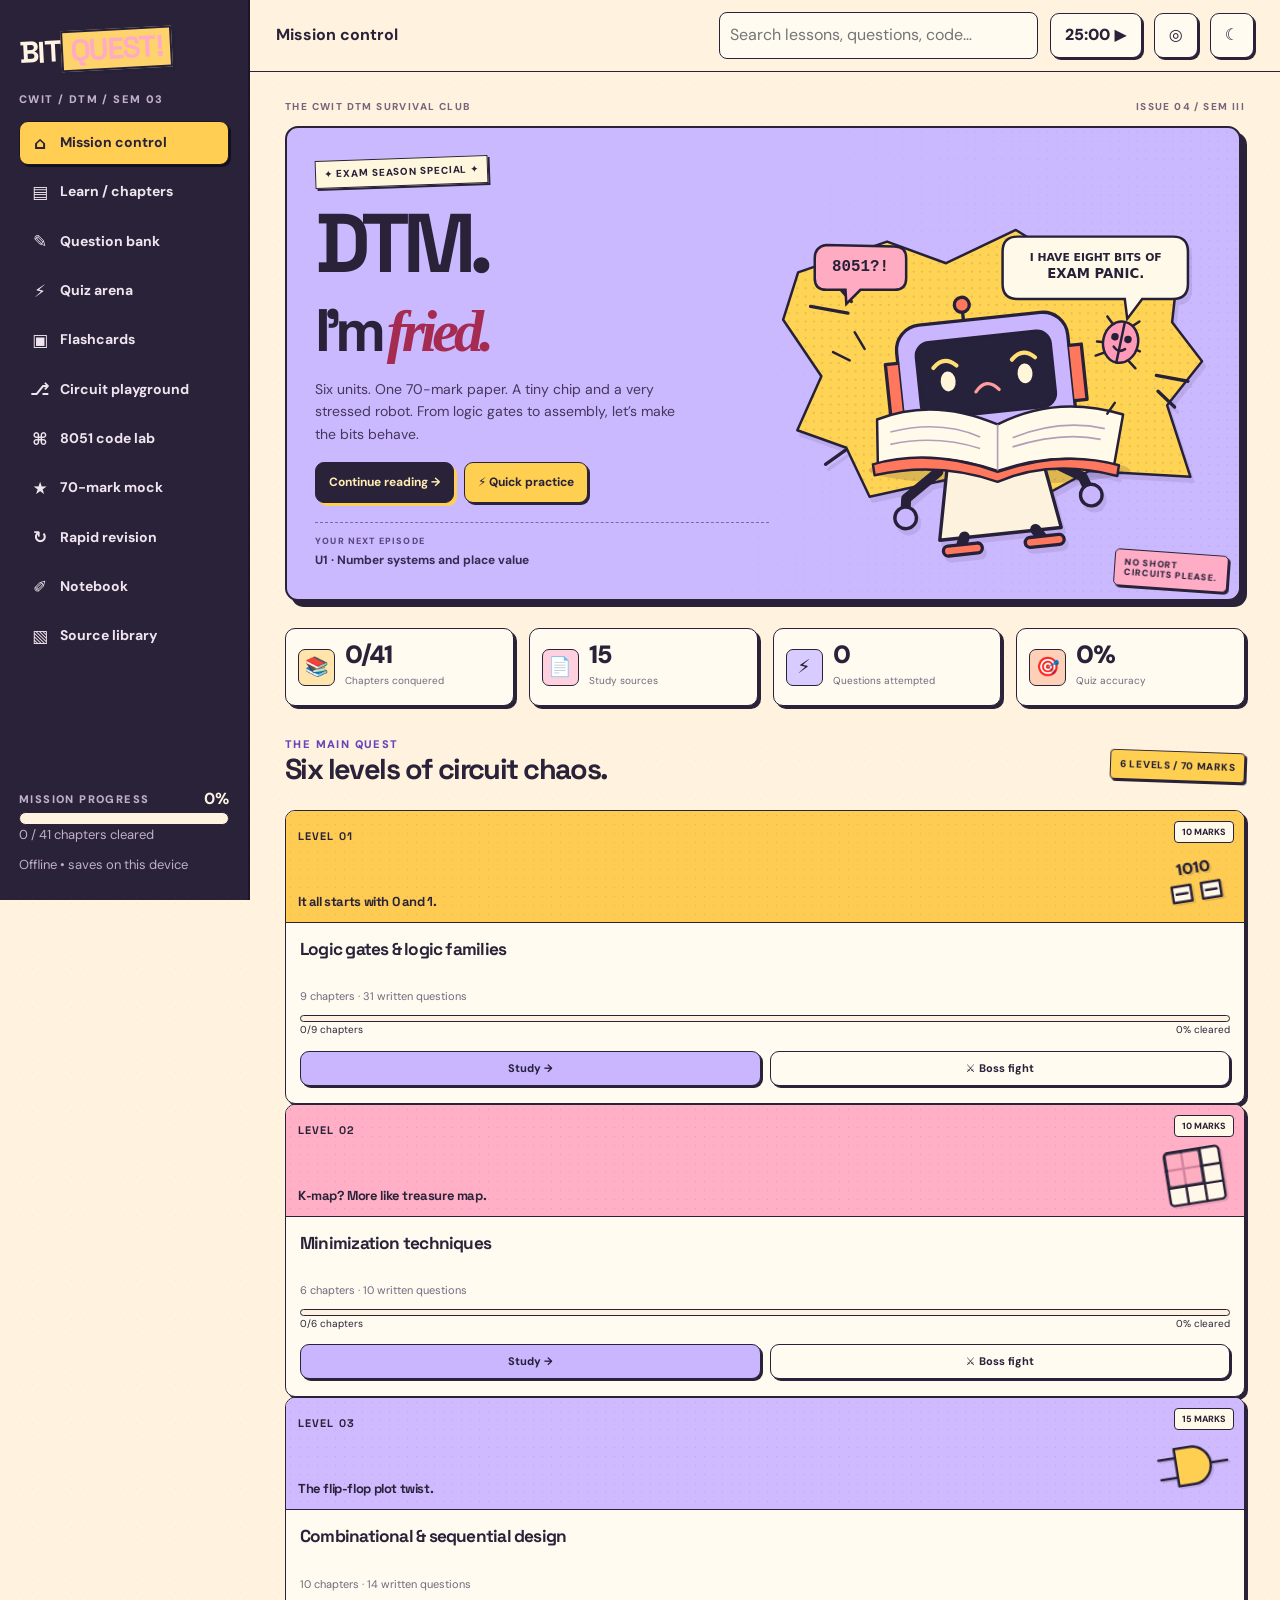
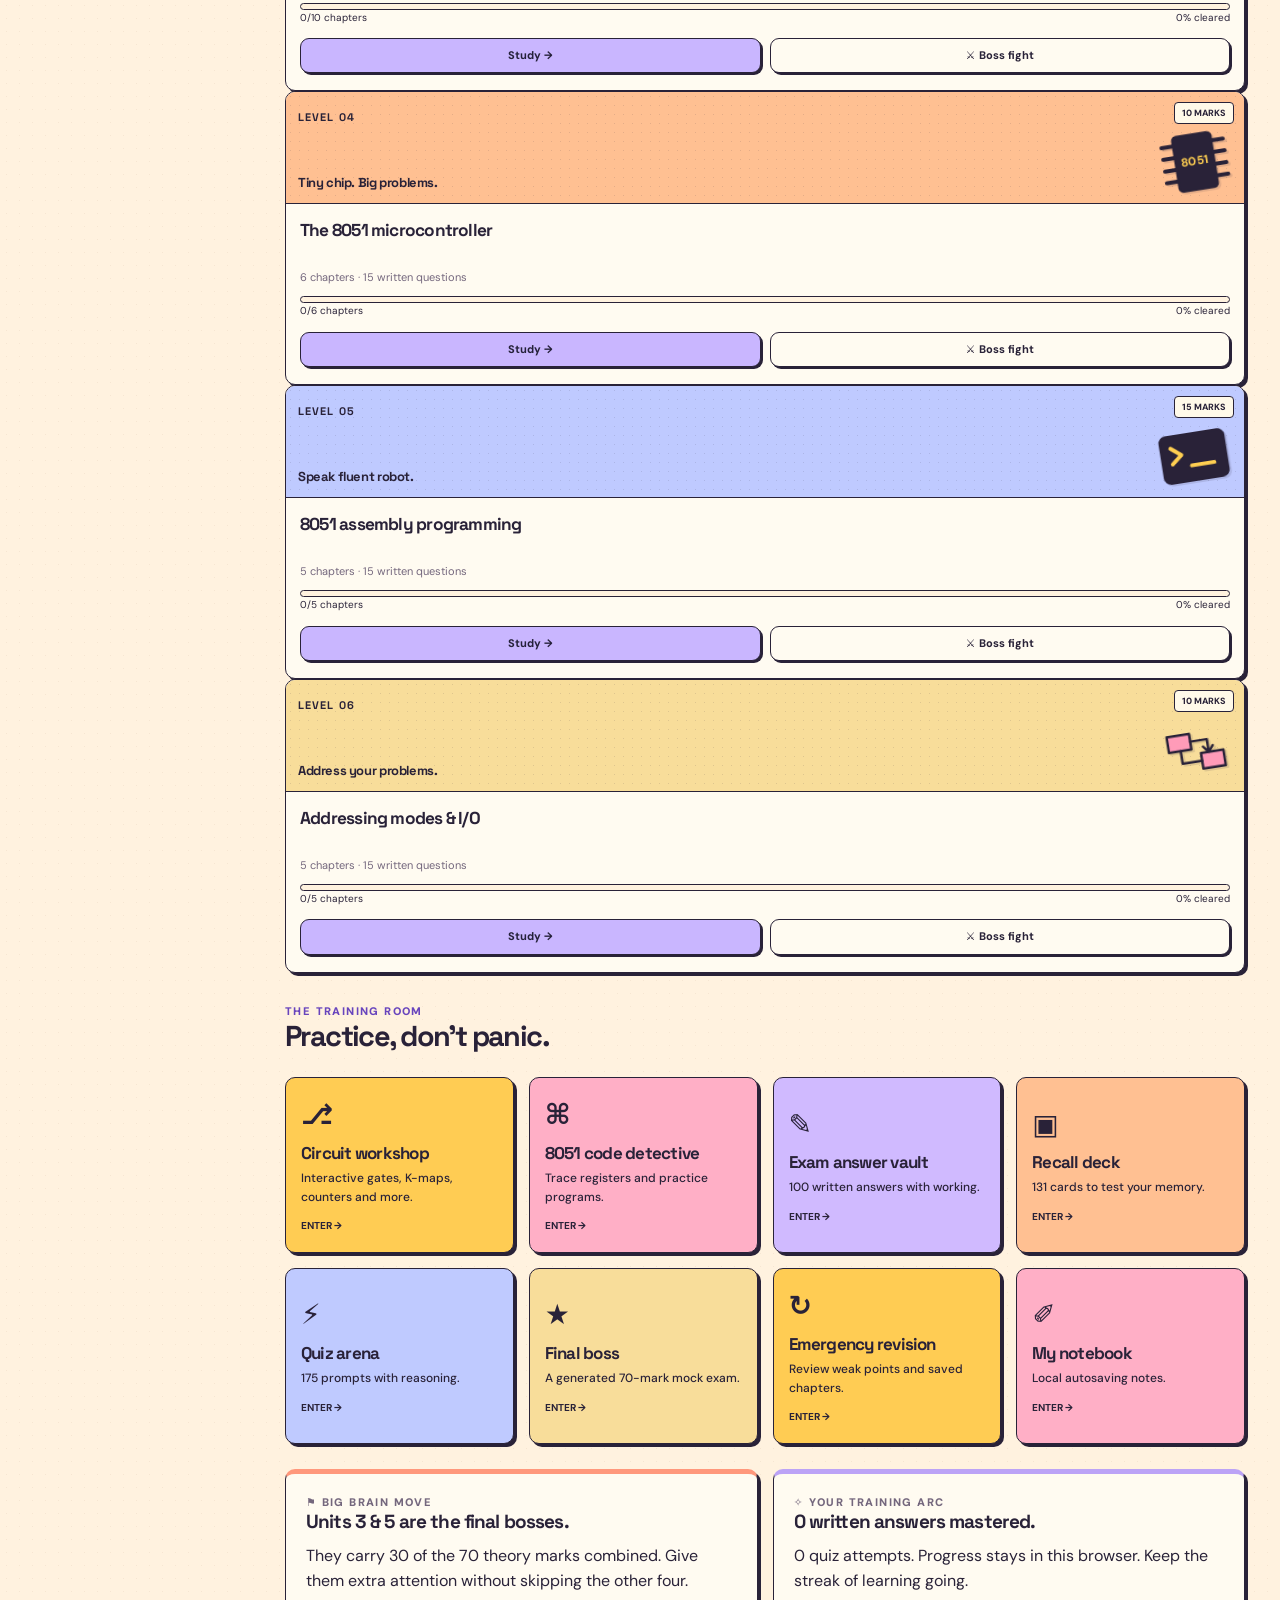
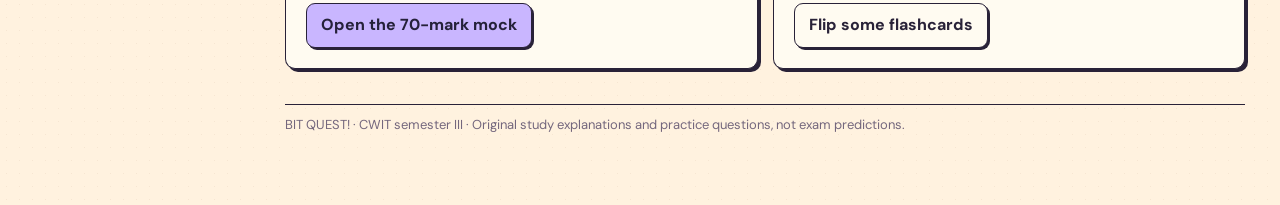
==== dtm-site/index.html @ 6f32181e "Build DTM Quest 4.0 comic arcade with expanded lessons and circuits" ====
<!doctype html><html lang="en"><head><meta charset="utf-8"><meta name="viewport" content="width=device-width, initial-scale=1"><title>BIT QUEST! 4.0 — DTM Comic Arcade</title><style>@import url('https://fonts.googleapis.com/css2?family=Space+Grotesk:wght@400;500;600;700&family=DM+Sans:wght@400;500;600;700&display=swap');
:root{--ink:#25213a;--paper:#fff9ed;--panel:#fffefa;--lav:#d5c3ff;--pink:#ffc1d8;--yellow:#ffd36b;--orange:#ff9b70;--line:2px solid var(--ink);--shadow:4px 4px 0 var(--ink);--muted:#665f75}*{box-sizing:border-box}body{margin:0;background:var(--paper);color:var(--ink);font:16px/1.55 system-ui,-apple-system,BlinkMacSystemFont,'Segoe UI',sans-serif}body.dark{--ink:#f3eaff;--paper:#211c31;--panel:#302942;--muted:#c3b8d1;--shadow:4px 4px 0 #000;--line:2px solid #a99ac9}button,input,select,textarea{font:inherit;color:inherit}button{cursor:pointer;border:var(--line);border-radius:9px;background:var(--panel);padding:9px 14px;font-weight:750;box-shadow:2px 2px 0 var(--ink);transition:transform .12s}button:hover{transform:translate(-1px,-2px)}button:active{transform:translate(2px,2px);box-shadow:none}button:focus-visible,input:focus-visible,textarea:focus-visible,select:focus-visible{outline:3px solid #ec729e;outline-offset:3px}button.primary,.selected{background:var(--lav);color:#25213a}.dark .selected{color:#25213a}button:disabled{opacity:.45;cursor:not-allowed}input,select,textarea{border:var(--line);border-radius:8px;padding:10px;background:var(--panel);max-width:100%}textarea{width:100%;min-height:135px;resize:vertical}a{color:inherit}.shell{display:grid;grid-template-columns:250px minmax(0,1fr);min-height:100vh}.side{border-right:var(--line);padding:25px 19px;position:sticky;top:0;height:100vh;overflow:auto;background:var(--panel);display:flex;flex-direction:column;gap:13px}.brand{font-size:30px;font-weight:1000;letter-spacing:-2px;line-height:.95;transform:rotate(-3deg);margin:3px 0 9px}.brand span{background:#ffd36b;color:#25213a;display:inline-block;padding:4px 7px;border:2px solid #25213a;box-shadow:3px 3px 0 #25213a}.eyebrow{font-size:11px;font-weight:850;letter-spacing:1.4px;text-transform:uppercase;color:var(--muted)}.nav{display:grid;gap:5px}.nav button{text-align:left;background:none;box-shadow:none;border:2px solid transparent;padding:8px 10px;font-size:14px;font-weight:700;display:flex;gap:10px;align-items:center}.nav button.active{background:var(--lav);color:#25213a;border:2px solid #25213a;box-shadow:2px 2px 0 #25213a}.nav .ico{width:20px;text-align:center;font-size:17px}.progress{height:13px;border:var(--line);border-radius:99px;overflow:hidden;background:var(--paper)}.progress i{display:block;height:100%;background:#88cc98}.small{font-size:13px;color:var(--muted)}.main{min-width:0}.top{position:sticky;z-index:5;top:0;background:var(--paper);border-bottom:var(--line);padding:12px 26px;display:flex;align-items:center;gap:12px;flex-wrap:wrap}.top input{flex:1;min-width:130px;max-width:470px}.top .sp{flex:1}.content{max-width:1250px;margin:auto;padding:27px 35px 70px}.hero{position:relative;overflow:hidden;border:var(--line);border-radius:17px;background:#d5c3ff;color:#25213a;box-shadow:6px 6px 0 #25213a;display:grid;grid-template-columns:1.3fr .8fr;align-items:center;padding:31px 32px;margin-bottom:26px}.hero:before{content:'';position:absolute;inset:0;background-image:radial-gradient(#6656ac 1px,transparent 1px);background-size:13px 13px;opacity:.12;pointer-events:none}.hero>*{position:relative}h1,h2,h3,p{margin:0 0 10px}h1{font-size:clamp(35px,5.5vw,70px);font-weight:1000;line-height:.96;letter-spacing:-3px}h2{font-size:clamp(23px,3vw,34px);letter-spacing:-1px;line-height:1.14}h3{font-size:19px;line-height:1.2}.hero p{max-width:530px;font-size:17px;margin-top:15px}.tag{display:inline-block;font-size:11px;text-transform:uppercase;letter-spacing:.8px;font-weight:850;border:2px solid #25213a;background:#fff9ed;color:#25213a;border-radius:99px;padding:3px 10px;margin-bottom:12px}.hero .tag{transform:rotate(-2deg)}.hero button{background:#ffd36b;color:#25213a;border:2px solid #25213a}.grid{display:grid;gap:16px;grid-template-columns:repeat(auto-fit,minmax(min(240px,100%),1fr))}.unitgrid{grid-template-columns:repeat(3,minmax(0,1fr));gap:17px}.card{background:var(--panel);border:var(--line);border-radius:13px;box-shadow:var(--shadow);padding:20px;min-width:0}.unitcard{background:var(--tone);color:#25213a;border:2px solid #25213a;box-shadow:4px 4px 0 #25213a;position:relative;overflow:hidden;cursor:pointer}.unitcard .big{font-size:42px;font-weight:1000;line-height:1;letter-spacing:-3px;opacity:.7}.unitcard .art{float:right;width:80px;height:70px}.unitcard h3{min-height:45px;margin-top:9px}.unitcard p{font-size:14px;min-height:44px}.unitcard .progress{border-color:#25213a;background:#fff9ed}.unitcard .progress i{background:#25213a}.section{display:flex;justify-content:space-between;align-items:end;gap:12px;margin:26px 0 14px}.section p{margin:0}.stat{font-size:29px;line-height:1;font-weight:1000;letter-spacing:-1px}.statline{display:grid;grid-template-columns:repeat(4,minmax(0,1fr));gap:12px}.statline .card{padding:15px}.row{display:flex;align-items:center;gap:9px;flex-wrap:wrap}.chips{display:flex;gap:7px;flex-wrap:wrap;margin:14px 0}.chip{padding:5px 12px;font-size:13px;box-shadow:none}.cols{display:grid;grid-template-columns:minmax(0,1fr) minmax(230px,320px);gap:18px;align-items:start}.chapterlist button{display:block;text-align:left;width:100%;box-shadow:none;margin:5px 0;font-weight:650;font-size:14px}.chapterlist{max-height:650px;overflow:auto}.lesson{font-size:17px;line-height:1.7}.lesson h2{margin:12px 0}.lesson .box{padding:16px 18px;border:var(--line);border-radius:10px;margin:14px 0;background:#fff1c7;color:#25213a}.lesson .answer{background:#e2d5ff;color:#25213a}.lesson .example{background:#cde9d2;color:#25213a}.question{margin:12px 0}.question summary{cursor:pointer;font-weight:800}.question[open] summary{margin-bottom:14px}.question p{margin:8px 0}.question ul{padding-left:23px}.note{padding:12px 14px;background:#fff1c7;color:#25213a;border:2px dashed #25213a;border-radius:10px}.quizopts{display:grid;gap:10px;margin:18px 0}.quizopts button{text-align:left;font-size:16px;padding:13px 16px}.correct{background:#bceac3!important;color:#25213a!important}.wrong{background:#ffc4c5!important;color:#25213a!important}.quizbar{height:9px}.flash{min-height:285px;display:flex;flex-direction:column;justify-content:center;align-items:center;text-align:center;background:#e0d3ff;color:#25213a;cursor:pointer}.flash h2{max-width:850px;font-size:clamp(20px,4vw,36px)}.mono,pre{font:14px/1.6 ui-monospace,Consolas,monospace}pre{white-space:pre-wrap;overflow:auto;padding:16px;background:#25213a;color:#fff4e4;border-radius:10px;tab-size:4}.diagram{margin:14px 0;border:var(--line);border-radius:12px;background:#fffefa;color:#25213a;padding:15px;overflow:auto}.diagram svg{display:block;width:100%;max-width:720px;margin:auto;max-height:340px}.diagram table{color:#25213a}.diagram .row button{color:#25213a;background:#fff9ed;border-color:#25213a;box-shadow:2px 2px 0 #25213a}table{border-collapse:collapse;width:100%;font-size:14px}th,td{border:1px solid #9d96aa;padding:7px 10px;text-align:center}th{background:#e7dbff;color:#25213a}td.on{background:#bceac3;color:#25213a;font-weight:900}.labsgrid{display:grid;grid-template-columns:repeat(auto-fit,minmax(min(340px,100%),1fr));gap:16px}.bit{width:44px;height:44px;padding:0;font-weight:900;font-family:monospace}.bit.on{background:#ffd36b;color:#25213a}.out{font-weight:1000;font-size:32px}.kgrid{display:grid;grid-template-columns:repeat(5,1fr);gap:4px;max-width:430px;margin:10px 0}.kgrid button{padding:12px 0}.pinbox{display:grid;grid-template-columns:1fr 82px 1fr;gap:5px;max-width:590px;margin:auto}.pinbox div{font:12px/1.2 monospace;padding:5px;border-bottom:1px solid #c0b6c9}.pinbox .chipbody{grid-column:2;grid-row:1/21;background:#25213a;color:white;display:grid;place-items:center;writing-mode:vertical-rl;border-radius:8px;font-size:22px}.timer{font-weight:900;font-variant-numeric:tabular-nums}.source pre{background:var(--paper);color:var(--ink);max-height:600px}.mobile{display:none}.empty{text-align:center;padding:40px}.muted{color:var(--muted)}.kbd{font-size:11px;padding:2px 5px;border:1px solid;border-radius:4px}.toast{position:fixed;bottom:18px;right:18px;background:#ffd36b;color:#25213a;border:2px solid #25213a;box-shadow:4px 4px 0 #25213a;padding:12px 18px;z-index:20;border-radius:10px;font-weight:800}.hidden{display:none!important}body.focus .side{display:none}body.focus .shell{grid-template-columns:1fr}body.focus .content{max-width:1100px}.math{font-family:Georgia,serif;font-size:20px}.source-search{position:relative}.sr{border:var(--line);border-radius:10px;padding:12px;margin:8px 0;background:var(--panel)}.sr button{box-shadow:none}.hero-art{width:100%;max-height:245px}.poster{font-weight:900;letter-spacing:-.5px}.pill{padding:3px 8px;border:1px solid;border-radius:20px;font-size:12px}.mark{background:#ffd36b;color:#25213a}.spread{justify-content:space-between}.switch{display:flex;gap:5px;flex-wrap:wrap}.switch button{box-shadow:none}.wrap{overflow:auto}.quote{font-style:italic}.footer{border-top:var(--line);margin-top:35px;padding-top:10px}.hr{border:0;border-top:1px dashed var(--muted);margin:16px 0}.simline.active{background:#ffd36b;color:#25213a}.simline{padding:1px 7px}.sticky{position:sticky;top:80px}@media(max-width:1000px){.unitgrid{grid-template-columns:repeat(2,minmax(0,1fr))}.shell{grid-template-columns:210px minmax(0,1fr)}.side{padding:20px 13px}.content{padding:22px}.cols{grid-template-columns:1fr}.sticky{position:static}.chapterlist{max-height:210px}.statline{grid-template-columns:repeat(2,1fr)}}@media(max-width:700px){.shell{display:block}.side{position:fixed;z-index:12;left:0;top:0;bottom:0;width:255px;transform:translateX(-105%);transition:transform .2s;box-shadow:5px 0 0 #25213a}.side.open{transform:translateX(0)}.mobile{display:inline-flex}.top{padding:10px 12px;gap:8px}.top button{padding:7px 9px}.top .sp{display:none}.top input{order:3;min-width:100%;max-width:none}.content{padding:16px 14px 45px}.hero{grid-template-columns:1fr;padding:21px;margin-right:4px}.hero h1{font-size:45px}.hero-art{max-height:160px}.unitgrid{grid-template-columns:1fr 1fr;gap:10px}.unitcard{padding:12px}.unitcard h3{font-size:16px}.unitcard p{font-size:12px}.unitcard .art{width:48px;height:48px}.unitcard .big{font-size:32px}.card{padding:15px}.statline .card{padding:10px}.section{align-items:start}.pinbox{grid-template-columns:1fr 53px 1fr}.pinbox div{font-size:10px}.top .timer{font-size:13px}.flash{min-height:260px}}
@media print{.side,.top,button,.chips,.toast,.no-print{display:none!important}.shell{display:block}.content{padding:0;max-width:100%}.card{box-shadow:none;break-inside:avoid}.hero{box-shadow:none}body{background:white;color:#222}details>*{display:block!important}}

:root{--paper:#fff2df;--panel:#fffbf1;--card:#fffbf1;--ink:#292238;--muted:#74677d;--lav:#c9b6ff;--yellow:#ffce53;--line:1.5px solid #292238;--shadow:3px 3px 0 #292238;--accent:#6845bd;--comic-stroke:#292238}
body{font-family:'DM Sans',system-ui,sans-serif;background-image:radial-gradient(#9b795417 .75px,transparent .75px);background-size:13px 13px}h1,h2,h3,.brand{font-family:'Space Grotesk',system-ui,sans-serif;letter-spacing:-.045em}.side{background:#292238;color:#fff3e2;border-right:2px solid #1b1628}.side .eyebrow,.side .small{color:#c1b0cb}.side .nav button{color:#f0e5ef;background:transparent;border:1px solid transparent;box-shadow:none}.side .nav button.active{background:#ffce53;color:#292238;border:1px solid #1b1628;box-shadow:2px 2px #130f1c}.brand span{color:#ffabc5}.content{max-width:1500px}.card{border-radius:10px}.primary{background:#ffce53;color:#292238}.secondary{background:#ffabc5;color:#292238}.metric-grid,.power-grid,.priority-grid{display:grid;gap:15px;margin:15px 0;grid-template-columns:repeat(4,minmax(0,1fr))}.metric-grid .meter-card{display:flex;align-items:center;gap:10px;padding:13px 12px}.meter-card .stat{font-size:25px}.meter-card small{font-size:10px;color:var(--muted)}.priority-grid{grid-template-columns:repeat(2,minmax(0,1fr));margin-top:25px}.unitgrid{grid-template-columns:repeat(3,minmax(0,1fr))}.power{text-align:left;padding:15px;background:var(--unit-color);color:#292238;min-height:140px}.power>span{font-size:28px}.power h3{font-size:17px;margin:6px 0}.power p{font-size:12px;font-weight:500;margin:6px 0}.power b{font-size:10px}.unit-actions button{flex:1}.quest-card{padding:0!important}.quest-content .progress{height:7px}.quest-content .progress i{background:#9876df}.deepread{padding:15px 0;border-bottom:1px dashed var(--muted);margin-bottom:15px}.deepread h3{font-size:23px;margin:8px 0}.deepread p{line-height:1.75}.worked{border-left:4px solid #e5b34f;background:#ffedb4;color:#292238;padding:12px 16px;margin:12px 0}.trap{border-left:4px solid #ff93c8;padding-left:12px;font-size:14px}.deepread details{padding:10px 12px;border:1px solid var(--muted);border-radius:5px;margin:7px 0}.lesson{padding:clamp(18px,3vw,32px);line-height:1.75}.lesson .box{box-shadow:none;border-radius:4px}.dark{--paper:#211c2d;--panel:#30283c;--card:#30283c;--ink:#f7eadb;--muted:#c3b4c7;--comic-stroke:#a18cb3;--shadow:3px 3px 0 #120f19}
.desk-kicker{display:flex;justify-content:space-between;align-items:center;margin-bottom:12px;gap:10px;font-size:10px;font-weight:800;letter-spacing:.14em;color:var(--muted)}
.comic-hero{position:relative;display:grid;grid-template-columns:1.05fr 1fr;align-items:center;gap:10px;background:#cbb9ff;color:#292238;border:2px solid #292238;box-shadow:6px 6px 0 #292238;border-radius:13px;padding:30px 28px;margin:0 4px 27px 0;overflow:hidden;isolation:isolate}
.comic-hero:before{content:"";position:absolute;inset:0;background-image:radial-gradient(#29223820 1px,transparent 1px);background-size:9px 9px;opacity:.45;mask-image:linear-gradient(110deg,transparent 25%,#000 95%);z-index:-1}
.comic-copy{position:relative;z-index:1;min-width:0}
.comic-kicker{display:inline-block;background:#fff7dd;border:1.5px solid #292238;box-shadow:2px 2px #292238;color:#292238;padding:5px 8px;transform:rotate(-2deg);font-size:10px;font-weight:850;letter-spacing:.09em}
.comic-hero h1{font-size:clamp(3.3rem,6.5vw,6.5rem);font-weight:750;letter-spacing:-.085em;line-height:.95;margin:18px 0 16px;color:#292238}
.comic-hero h1 span{font-size:.72em;white-space:nowrap}
.comic-hero h1 i{font-family:Georgia,serif;font-weight:700;letter-spacing:-.08em;color:#a52b50;font-style:italic}
.comic-hero p{font-size:14px;line-height:1.6;color:#46365b;max-width:370px;margin-bottom:17px}
.comic-buttons{gap:10px}
.comic-buttons button{padding:10px 13px;font-size:12px}
.comic-buttons .primary{background:#292238;color:#ffecb3;border-color:#292238;box-shadow:3px 3px 0 #ffcf51}
.comic-buttons .primary:hover{background:#493665;color:#fff4c9;box-shadow:3px 3px 0 #ffcf51}
.comic-buttons .secondary{background:#ffcf51}
.resume-strip{margin-top:19px;border-top:1.5px dashed #7968a3;display:grid;gap:2px;padding-top:12px}
.resume-strip small{font-size:9px;font-weight:850;letter-spacing:.13em;color:#5a477f}
.resume-strip b{font-size:12px;color:#362a50}
.comic-art{position:relative;min-width:0;display:grid;place-items:center;align-self:center}
.hero-comic{display:block;width:100%;max-width:540px;overflow:visible;height:auto;filter:drop-shadow(3px 5px 0 #29223819);animation:comic-pop .55s cubic-bezier(.2,.8,.25,1) both}
@keyframes comic-pop{from{opacity:0;transform:translateY(7px) rotate(-2deg)}to{opacity:1;transform:translateY(0) rotate(0)}}
.hero-issue{position:absolute;bottom:10px;right:11px;background:#ffadc6;border:1.5px solid #292238;border-radius:5px;box-shadow:2px 2px #292238;padding:7px 9px;font-size:9px;font-weight:850;letter-spacing:.08em;line-height:1.15;transform:rotate(4deg);z-index:1}
.dashboard-metrics{gap:12px}
.dashboard-metrics .meter-card{display:flex;align-items:center;gap:10px;padding:13px 14px;border-radius:9px}
.meter-icon{width:37px;height:37px;display:grid;place-items:center;background:#ffe5ac;border:1px solid #292238;border-radius:7px;flex-shrink:0;font-size:19px}
.meter-card:nth-child(2) .meter-icon{background:#ffd0dd}.meter-card:nth-child(3) .meter-icon{background:#d8cbff}.meter-card:nth-child(4) .meter-icon{background:#ffd0b8}
.dashboard-metrics .stat{font-size:25px;line-height:1.1;letter-spacing:-.045em}
.dashboard-metrics small{font-size:10px;line-height:1.4;display:block;margin-top:4px}
.unit-section-title{margin-top:30px;margin-bottom:14px}
.unit-section-title .eyebrow{color:var(--accent)}
.unit-section-title h2{font-size:1.8rem;letter-spacing:-.055em}
.comic-ticket{background:#ffcf51;color:#292238;display:inline-block;border:1.5px solid #292238;box-shadow:2px 2px #292238;padding:6px 9px;border-radius:4px;font-size:10px;font-weight:850;letter-spacing:.07em;transform:rotate(2deg)}
.unit-grid{gap:17px}
.quest-card{padding:0;border:1.7px solid var(--comic-stroke);overflow:hidden;border-radius:10px;box-shadow:3px 3px var(--comic-stroke);transition:transform .18s,box-shadow .18s}
.quest-card:hover{transform:translate(-2px,-2px);box-shadow:5px 5px var(--comic-stroke)}
.quest-banner{position:relative;min-height:112px;background:var(--unit-color);color:#292238;padding:12px 12px 16px;overflow:hidden;border-bottom:1.7px solid #292238;background-image:radial-gradient(#29223820 .9px,transparent .9px);background-size:9px 9px}
.quest-level{font:800 11px/1.2 'Space Grotesk',system-ui,sans-serif;letter-spacing:.1em}
.quest-mark{position:absolute;right:10px;top:10px;font:800 9px 'DM Sans',system-ui,sans-serif;background:#fff9e9;border:1px solid #292238;border-radius:4px;padding:4px 7px}
.unit-doodle{width:75px;height:72px;position:absolute;right:12px;bottom:5px;transform:rotate(-9deg);filter:drop-shadow(2px 2px 0 #29223820)}
.quest-joke{position:absolute;left:12px;bottom:12px;font:700 13px/1.15 'Space Grotesk',system-ui,sans-serif;max-width:60%;letter-spacing:-.03em}
.quest-content{padding:16px 14px 17px}
.quest-content h3{font-size:1.08rem;font-weight:750;line-height:1.25;margin:0 0 6px;min-height:2.5em}
.quest-content p{font-size:11px;color:var(--muted);margin:0 0 10px}
.quest-content small{font-size:10px}
.quest-content .unit-actions{margin-top:13px}
.quest-content .unit-actions button{padding:8px 7px;font-size:11px}
.study-priority{background:var(--card)}
.exam-card{border-top:5px solid #ff987c}.streak-card{border-top:5px solid #bca3f6}
.study-priority h3{font-size:1.25rem}.study-priority .mini-label{color:var(--accent)}

@media(max-width:1050px){.metric-grid,.power-grid{grid-template-columns:repeat(2,minmax(0,1fr))}.unitgrid{grid-template-columns:repeat(2,minmax(0,1fr))}}@media(max-width:700px){.comic-hero{grid-template-columns:1fr;padding:20px 16px 25px;margin-right:3px}.comic-hero h1{font-size:clamp(3.4rem,11vw,5.4rem)}.comic-art{max-height:260px}.hero-comic{max-height:260px}.hero-issue{font-size:8px}.desk-kicker{font-size:8px}.comic-ticket{font-size:8px}.unit-section-title h2{font-size:1.4rem}.unitgrid{gap:12px}.quest-banner{min-height:112px}.quest-mark{font-size:8px;padding:2px 4px;right:6px}.quest-level{font-size:9px}.quest-joke{font-size:11px;max-width:56%;left:8px}.unit-doodle{width:55px;height:52px;right:5px}.quest-content{padding:11px}.quest-content h3{font-size:15px;min-height:0}.quest-content .unit-actions button{font-size:10px;padding:6px;flex:1}.metric-grid{gap:9px}.metric-grid .meter-card{padding:9px;gap:7px}.meter-icon{width:28px;height:28px;font-size:15px}.meter-card .stat{font-size:21px}.priority-grid{grid-template-columns:1fr}.power-grid{gap:10px}.power{min-height:120px;padding:12px}.content{padding-bottom:55px}}@media(prefers-reduced-motion:reduce){*{animation:none!important;transition:none!important}}
</style></head><body><div class="shell"><aside id="side" class="side"><div class="brand">BIT<span>QUEST!</span></div><div class="eyebrow">CWIT / DTM / SEM 03</div><div id="nav" class="nav"></div><div style="margin-top:auto"><div class="row spread"><span class="eyebrow">MISSION PROGRESS</span><b id="pct">0%</b></div><div class="progress"><i id="bar" style="width:0%"></i></div><p class="small" id="progressText">0 lessons cleared</p><div class="small">Offline • saves on this device</div></div></aside><main class="main"><header class="top"><button class="mobile" id="menu" aria-label="Open navigation">☰</button><b id="crumb">Mission control</b><div class="sp"></div><input id="search" placeholder="Search lessons, questions, code…" aria-label="Search all material"><button id="timerBtn" class="timer" title="Start or pause study timer">25:00 ▶</button><button id="focus" title="Focus mode">◎</button><button id="theme" title="Toggle theme">☾</button></header><div class="content" id="app"></div></main></div><div id="toast" class="toast hidden" role="status"></div><script id="data" type="application/json">{"units":[["Logic gates & logic families","Number systems, codes and the seven logic gates.",10,"#ffd36b","01","The binary origin story"],["Minimization techniques","Boolean algebra, SOP/POS and Karnaugh maps.",10,"#d5c3ff","02","Make gates do less work"],["Combinational & sequential design","Adders, MUX, decoders, flip-flops, counters and registers.",15,"#ffc1d8","03","The circuit boss battle"],["The 8051 microcontroller","Architecture, pinout, registers and memory.",10,"#bde5ff","04","Meet the tiny computer"],["8051 assembly programming","Tools, jumps, stacks, calls and delays.",15,"#ffb88d","05","Speak fluent robot"],["Addressing modes & I/O","Instructions, data transfer, arithmetic, codes and ports.",10,"#cce9ac","06","Make the chip obey"]],"lessons":[{"id":"L1-1","unit":1,"title":"Number systems and place value","analogy":"A number system is just a way to write a value. Binary is base 2, octal base 8, decimal base 10 and hexadecimal base 16.","hook":"101101₂ = 32+8+4+1 = 45₁₀. 3A₁₆ = 3×16+10 = 58₁₀.","bullets":["Binary digits 0–1; octal 0–7; decimal 0–9; hex 0–9 and A–F."],"diagram":"convert","qs":[],"deep":["Every digit has a place value. Multiply by base raised to its position, beginning with position zero on the right. A larger base can write the same value using fewer digits.","2F₁₆ = 2×16+15=47. Reverse: 47÷16=2 remainder F.","Do not read binary as a decimal numeral."]},{"id":"L1-2","unit":1,"title":"Conversions between bases","analogy":"To convert to decimal, multiply each digit by its positional weight. To convert from decimal, divide repeatedly by the target base and read remainders upward.","hook":"25 ÷ 2 = 12 r1; 12 ÷ 2 = 6 r0; 6 ÷ 2 = 3 r0; 3 ÷ 2 = 1 r1; 1 ÷ 2 = 0 r1. Answer 11001₂.","bullets":["Binary to octal: group 3 bits from right; binary to hex: group 4. Add leading zeros if needed."],"diagram":"convert","qs":[],"deep":["Convert any base to decimal by positional expansion; convert decimal to any base by repeated division. Read remainders bottom to top. Binary grouping uses 3 bits per octal digit and 4 per hex digit.","10101101₂ → 010 101 101 → 255₈; → 1010 1101 → AD₁₆.","Group from the right for integers."]},{"id":"L1-3","unit":1,"title":"Signed binary and complements","analogy":"A fixed-width signed number has a sign bit. One’s complement flips bits; two’s complement flips bits then adds one.","hook":"8-bit −5: 00000101 → 11111010 → 11111011. 8-bit range −128 to +127.","bullets":["For n-bit two’s complement range is −2^(n−1) to 2^(n−1)−1. Keep the same width throughout."],"diagram":"convert","qs":[],"deep":["Two's complement uses the most significant bit with negative place value. Preserve the selected bit width and discard carry beyond it.","−12 in 8 bits: 00001100 → 11110011 → 11110100. Adding 12 returns zero.","Carry out and signed overflow are not the same."]},{"id":"L1-4","unit":1,"title":"Binary addition and subtraction","analogy":"Binary addition carries when the sum reaches 2. In two’s complement subtraction add the two’s complement of the subtrahend; discard final carry.","hook":"7−3 in 4 bits: 0111 + 1101 = 1 0100 → 0100. One’s complement: 0111 + 1100 = 1 0011; add carry → 0100.","bullets":["For one’s complement subtraction add complement of B to A and add end-around carry if present. With no carry, complement result to get negative magnitude."],"diagram":"convert","qs":[],"deep":["For binary addition, 1+1 yields carry 1 and sum 0; adding an incoming carry yields 11. Subtract by adding the fixed-width complement of the subtrahend.","9−5: 1001 + 1011 = 1 0100 → 0100.","Specify bit width before complementing."]},{"id":"L1-5","unit":1,"title":"BCD and Gray code","analogy":"BCD encodes every decimal digit separately using four bits; Gray code changes only one bit between consecutive values.","hook":"59 in BCD = 0101 1001, NOT ordinary binary 111011. 1011 binary → 1110 Gray → 1011 binary.","bullets":["Binary→Gray: keep MSB and XOR adjacent binary bits. Gray→binary: keep MSB and XOR previous binary bit with next Gray bit."],"diagram":"convert","qs":[],"deep":["BCD keeps individual decimal digits separate; Gray changes only one bit between adjacent code words. Convert binary to Gray by copying MSB then XORing adjacent binary bits.","87 → 1000 0111 BCD; 1101 → 1011 Gray.","BCD groups 1010–1111 are invalid."]},{"id":"L1-6","unit":1,"title":"Basic and derived logic gates","analogy":"Logic gates take binary inputs and produce a binary output. AND needs both, OR needs at least one, XOR needs different inputs.","hook":"A=1 B=0: AND 0, OR 1, XOR 1, NAND 1, NOR 0, XNOR 0.","bullets":["NOT inverts. NAND = NOT AND, NOR = NOT OR, XNOR = NOT XOR. Draw symbol, expression and truth table in an exam."],"diagram":"gates","qs":[],"deep":["AND is true when both inputs are true; OR when at least one is true; XOR when exactly one is true. Bubbles invert the gate output.","For A=B=1, OR=1 but XOR=0; NAND=0 and NOR=0.","XOR is not inclusive OR."]},{"id":"L1-7","unit":1,"title":"Universal gates: NAND and NOR","analogy":"A universal gate can implement any Boolean function using only copies of itself.","hook":"Draw AND using two NAND gates: first NAND A,B, then tie both second inputs together to invert.","bullets":["NAND NOT=A NAND A; AND=invert NAND; OR=(A NAND A) NAND (B NAND B). NOR NOT=A NOR A; OR=invert NOR; AND=(A NOR A) NOR (B NOR B)."],"diagram":"universal","qs":[],"deep":["Tie both NAND inputs to invert. NAND the resulting complemented inputs to form OR, using De Morgan's theorem.","X=NAND(A,A), Y=NAND(B,B), Z=NAND(X,Y). Z=A+B.","NAND and NOR are individually universal."]},{"id":"L1-8","unit":1,"title":"TTL, ECL and CMOS","analogy":"Logic families group ICs made using a common circuit technology. TTL uses bipolar transistors, ECL uses non-saturating bipolar current steering, CMOS uses complementary MOSFETs.","hook":"CMOS inverter: input 0 turns PMOS on and NMOS off → output 1; input 1 does the opposite.","bullets":["Traditional ECL is very fast but power-hungry; CMOS has low static power and generally good noise immunity; TTL is a classic medium-speed bipolar family. Actual values depend on series."],"diagram":"families","qs":[],"deep":["TTL uses bipolar transistors, CMOS uses complementary MOSFETs, ECL avoids transistor saturation. Choose logic families based on supply, power, noise margins and speed.","CMOS often suits battery devices; ECL is historically useful for high-speed logic.","Modern CMOS may outperform older TTL; avoid absolute speed claims."]},{"id":"L1-9","unit":1,"title":"Logic family characteristics","analogy":"Fan-in is number of inputs; fan-out is number of similar inputs an output can drive. Propagation delay is the time from input change to corresponding output change.","hook":"VOH=2.4 V, VIH=2.0 V: high noise margin 0.4 V. If delay times 8 and 12 ns, average 10 ns.","bullets":["Noise immunity resists interference. NMH=VOH(min)−VIH(min); NML=VIL(max)−VOL(max). Power P=VI; average propagation delay=(tPLH+tPHL)/2."],"diagram":"families","qs":[],"deep":["Fan-out depends on output drive and input currents. Noise margin measures resistance to voltage disturbances. Propagation delay measures response time.","If IOL=8 mA and IIL=0.4 mA, low-state fan-out is 20; check high-state too.","Fan-in counts inputs, fan-out counts driven inputs."]},{"id":"L2-1","unit":2,"title":"Boolean algebra fundamentals","analogy":"Boolean variables are 0 or 1. AND is product, OR is sum, NOT is complement.","hook":"A+AB=A by absorption: A(1+B)=A.","bullets":["Identity A+0=A, A·1=A; null A+1=1, A·0=0; idempotent A+A=A, AA=A; complement A+A′=1, AA′=0; involution (A′)′=A."],"diagram":"bool","qs":[],"deep":["Treat variables as on/off switches. AND acts like series switches, OR like parallel switches; complements reverse the state.","AB+AB′=A(B+B′)=A.","Boolean 1+1=1."]},{"id":"L2-2","unit":2,"title":"Boolean laws, duality and De Morgan","analogy":"The commutative, associative and distributive laws rearrange expressions without changing their output. Duality exchanges AND↔OR and 0↔1.","hook":"For A=1 B=0: (AB)′=1; A′+B′=0+1=1. Verify all four rows.","bullets":["De Morgan: (AB)′=A′+B′; (A+B)′=A′B′. Prove with both expression columns in a truth table."],"diagram":"bool","qs":[],"deep":["Duality swaps AND with OR and 0 with 1; De Morgan complements operands and switches the operation. Verify by comparing all input rows.","(A+B)′=A′B′. At A=0,B=1, both equal 0.","A complement bar across a group changes the operation."]},{"id":"L2-3","unit":2,"title":"Combinational logic and SOP","analogy":"Combinational circuits depend only on current input. Sum of products ORs product terms. Canonical SOP uses minterms for rows where output is 1.","hook":"F=Σm(1,3,5,7) for A,B,C = A′B′C+A′BC+AB′C+ABC = C.","bullets":["In a minterm, bit 0 means complemented variable, bit 1 means normal. Σm denotes list of minterms."],"diagram":"sop","qs":[],"deep":["Canonical SOP combines minterms for output-one rows. Each minterm includes every variable once.","Σm(1,3) for A,B = A′B+AB=B.","In minterms bit 0 means complemented variable."]},{"id":"L2-4","unit":2,"title":"POS and maxterms","analogy":"Product of sums ANDs sum terms. Canonical POS uses maxterms for rows where output is 0.","hook":"Row 010 → (A+B′+C). F=ΠM(0,2,4,6)=C for A,B,C.","bullets":["In a maxterm, bit 0 means normal variable and bit 1 means complemented. ΠM denotes list of maxterms."],"diagram":"sop","qs":[],"deep":["Canonical POS multiplies maxterms corresponding to output-zero rows. Each maxterm is zero at its own row.","ΠM(0,2)=(A+B)(A′+B)=B.","In maxterms bit 0 means normal variable."]},{"id":"L2-5","unit":2,"title":"K-map: two and three variables","analogy":"Karnaugh maps arrange truth-table entries so adjacent cells differ by one bit. Group adjacent 1s for SOP, 0s for POS.","hook":"F(A,B,C)=Σm(1,3,5,7): four cells with C=1, so F=C.","bullets":["Use Gray order 00,01,11,10. Group sizes 1,2,4,8…; wrap edges; overlap allowed. Keep unchanged variables only."],"diagram":"kmap","qs":[],"deep":["Use Gray order 00,01,11,10. Adjacent cells differ in one variable. Group ones in powers of two, then keep variables that stay constant.","Σm(0,1,4,5) for A,B,C = B′.","Diagonal cells are not adjacent."]},{"id":"L2-6","unit":2,"title":"Four-variable maps and don't cares","analogy":"A four-variable map has 16 cells. Opposite edges are adjacent; even the four corners can form a group.","hook":"F=Σm(0,2,8,10) has four corner cells. B=0,D=0 remain constant → B′D′.","bullets":["Don’t-care X can be included if it creates a larger useful group, or ignored. Never include a required 0 in an SOP group."],"diagram":"kmap","qs":[],"deep":["Use AB and CD in Gray order for a four-variable map. Don't-care cells may be selected to form larger valid groups.","Σm(0,1,2,3), d(4,5,6,7) gives A′.","No need to cover every don't-care."]},{"id":"L3-1","unit":3,"title":"Half and full adders","analogy":"A half adder adds two single bits; a full adder also includes carry-in. Each produces sum and carry-out.","hook":"A=B=Cin=1 → sum 1 and carry 1 (binary 11).","bullets":["HA: S=A⊕B, C=AB. FA: S=A⊕B⊕Cin, Cout=AB+Cin(A⊕B). Implement with two half adders and OR."],"diagram":"adder","qs":[],"deep":["Half adder has two inputs; full adder takes carry-in. Combine two half adders and OR their carries.","A=B=Cin=1 gives S=1 and Cout=1.","Full-adder carry is AB+ACin+BCin."]},{"id":"L3-2","unit":3,"title":"Half subtractor","analogy":"A half subtractor subtracts B from A and produces difference and borrow.","hook":"0−1 → difference 1, borrow 1.","bullets":["D=A⊕B; Borrow=A′B. If A=0,B=1, borrow is needed."],"diagram":"subtract","qs":[],"deep":["Half subtractor calculates A−B with difference XOR and borrow A′B.","0−1 yields difference 1 and borrow 1.","Borrow depends on which operand is the minuend."]},{"id":"L3-3","unit":3,"title":"Multiplexer 4:1 and 8:1","analogy":"A multiplexer chooses one of many input signals and sends it to one output. Select lines form a binary address.","hook":"S1S0=10 → Y=I2. To implement XOR of A,B with a 4:1 MUX, connect I0=0,I1=1,I2=1,I3=0, select A,B.","bullets":["4:1 requires two select bits; 8:1 requires three. 4:1 Y=I0 S1′S0′+I1 S1′S0+I2 S1S0′+I3 S1S0."],"diagram":"mux","qs":[],"deep":["A multiplexer routes one selected input. For n select bits it supports 2ⁿ input lines.","4:1 MUX S1S0=10 selects D2.","MUX selects rather than adds data."]},{"id":"L3-4","unit":3,"title":"Demultiplexer 1:4 and decoder 3:8","analogy":"DEMUX routes one data input to a selected output. Decoder activates one output corresponding to an input code.","hook":"D=1 select 11 → Y3=1. Decoder input 101 → Y5=1. A DEMUX with D tied to 1 behaves as a decoder.","bullets":["1:4 DEMUX: Y0=D S1′S0′, Y1=D S1′S0, Y2=D S1S0′, Y3=D S1S0. Active-high 3:8 decoder selects one of eight outputs."],"diagram":"mux","qs":[],"deep":["A demultiplexer routes one input to an output; a decoder activates a line specified by an input code.","3:8 active-high decoder with input 101 activates Y5.","Check active-low outputs before drawing tables."]},{"id":"L3-5","unit":3,"title":"Binary to Gray converter circuit","analogy":"A converter changes binary bits into Gray code using XOR gates.","hook":"Input 1011 → output 1110. Draw three XOR gates plus direct MSB wire.","bullets":["For 4 bits: G3=B3, G2=B3⊕B2, G1=B2⊕B1, G0=B1⊕B0."],"diagram":"gates","qs":[],"deep":["Binary-to-Gray is a direct MSB wire followed by XOR gates on adjacent binary bits.","1011₂ gives 1110 Gray.","Reverse conversion XORs the previously decoded binary bit with the current Gray bit."]},{"id":"L3-6","unit":3,"title":"Memory cell and SR flip-flop","analogy":"Sequential circuits remember previous state. An SR latch can be built using two cross-coupled NOR gates. It has Set and Reset inputs.","hook":"If Q=1 and S=R=0, next Q remains 1. Active-low NAND SR has different input conventions.","bullets":["Active-high SR: 00 hold, 01 reset, 10 set, 11 invalid. A clocked flip-flop updates at its triggering event."],"diagram":"ff","qs":[],"deep":["A bistable cell stores one bit through feedback. A NOR SR latch holds with S=R=0, sets with S=1, resets with R=1.","Starting Q=0, S=1/R=0 sets Q=1; S=R=0 preserves Q.","Active-low NAND SR has different input rules."]},{"id":"L3-7","unit":3,"title":"JK flip-flop, preset and clear","analogy":"JK avoids the invalid SR combination by toggling when J=K=1 on a triggering clock edge.","hook":"If Q=0, J=K=1, next Q=1. On the next active edge it becomes 0.","bullets":["JK 00 hold, 01 reset, 10 set, 11 toggle. Preset and clear can asynchronously force Q=1 or Q=0; polarity depends on IC."],"diagram":"ff","qs":[],"deep":["JK toggles at an active clock edge when J=K=1. Preset and clear can override normal clocked operation.","Starting Q=0 and J=K=1, three edges give 1,0,1.","Race-around applies to level-triggered JK with long clock pulses."]},{"id":"L3-8","unit":3,"title":"Excitation tables","analogy":"A truth/characteristic table predicts next output from inputs. An excitation table gives required inputs for a desired transition.","hook":"For JK transition 1→0, K must be 1; J can be either 0 or 1.","bullets":["JK: 0→0 J=0 K=X; 0→1 J=1 K=X; 1→0 J=X K=1; 1→1 J=X K=0. SR: 0→0 S=0 R=X; 0→1 S=1 R=0; 1→0 S=0 R=1; 1→1 S=X R=0."],"diagram":"ff","qs":[],"deep":["Characteristic tables predict next state; excitation tables specify what inputs are required to reach a target state.","JK 0→1: J=1,K=X. JK 1→0: J=X,K=1.","X is a don't-care condition."]},{"id":"L3-9","unit":3,"title":"Asynchronous and synchronous counters","analogy":"Counters count clock pulses. Ripple counters clock each next flip-flop from the previous stage; synchronous counters share a clock.","hook":"For mod-10, at least 4 FFs are needed because 2³<10≤2⁴; reset or design state transitions after count 9.","bullets":["n flip-flops can count up to 2ⁿ states. A 3-bit binary up counter cycles 000→001→010→011→100→101→110→111→000."],"diagram":"counter","qs":[],"deep":["Ripple counters clock successive stages from the previous output. Synchronous counters use a common clock. n flip-flops support 2ⁿ states.","Three bits count 000 through 111 then repeat; MOD-6 needs three flip-flops.","Ripple delay accumulates stage by stage."]},{"id":"L3-10","unit":3,"title":"Registers and shift registers","analogy":"A register is a group of flip-flops storing multiple bits. Shift registers move bits on each clock.","hook":"SIPO takes 1 bit per pulse and makes all stored bits available in parallel after enough pulses.","bullets":["SISO serial in/out; SIPO serial in/parallel out; PISO parallel in/serial out; PIPO parallel in/out."],"diagram":"register","qs":[],"deep":["Shift registers move stored bits by one stage per clock. SISO, SIPO, PISO and PIPO describe data entry and exit.","Right shift of 0000 with inputs 1,0,1,1 produces 1000,0100,1010,1101.","State which side receives the serial input."]},{"unit":4,"title":"The 8051 in 60 seconds","analogy":"Think of an 8051 as a tiny computer that controls real things.","hook":"Classic exam numbers: 8-bit · 4KB ROM · 128B RAM · 4 ports · 2 timers · 40 pins.","bullets":["The CPU makes decisions; RAM holds temporary values; ROM holds the program.","Ports connect buttons, LEDs, motors, and other hardware.","One chip is why a microcontroller works well for embedded systems."],"qs":[1,10,15],"diagram":"architecture","id":"L4-1","deep":["Classic 8051 combines CPU, program/data memory, timers, interrupts, serial port and four eight-bit ports.","Read a switch on P1, make a decision, drive an LED on P2.","8051 derivatives may have different memory and timing."]},{"unit":4,"title":"CPU vs MCU / RISC vs CISC","analogy":"Two comparison tables can score easy marks.","hook":"CPU-only vs computer-on-a-chip; smaller/simple vs larger/complex instruction set.","bullets":["Write the differences in two clean columns.","MCUs usually have internal RAM, ROM, I/O and timers.","8051 is traditionally described as CISC-like."],"qs":[1,2,3],"diagram":"risc","id":"L4-2","deep":["Microprocessors often need external peripherals; microcontrollers integrate them. RISC/CISC describe instruction-set philosophy.","A desktop CPU is a microprocessor; classic 8051 is a CISC MCU.","RISC is not synonymous with MCU."]},{"unit":4,"title":"Harvard vs Von Neumann","analogy":"Imagine two cupboards (code and data) versus one shared cupboard.","hook":"Harvard = separate code/data. Von Neumann = shared memory.","bullets":["Draw two boxes or one box — that is almost half the answer.","8051 has separate code and data ADDRESS spaces.","Name the advantage: potential independent code/data access."],"qs":[4,5,6],"diagram":"harvard","id":"L4-3","deep":["Harvard keeps code and data spaces distinct; Von Neumann shares a memory space/path.","MOVC reads program code; MOVX accesses external data.","Same numeric address can refer to distinct spaces."]},{"unit":4,"title":"The memory family","analogy":"How do you erase old program data?","hook":"PROM = never; EPROM = UV; EEPROM = electrically by byte; Flash = electrically by block.","bullets":["EPROM has a UV erase window in typical erasable packages.","Flash is used in AT89C51 program storage.","Compare EEPROM vs Flash with a byte-vs-block table."],"qs":[7,8],"diagram":"memorytypes","id":"L4-4","deep":["ROM/Flash retains code, RAM holds working state, EEPROM retains electrically rewritable settings.","Firmware stays in Flash while sensor readings live in RAM.","The original 8051 used mask ROM; variants differ."]},{"unit":4,"title":"Pins and internal blocks","analogy":"Learn the 40-pin DIP by groups, not 40 unrelated names.","hook":"P1 left top (1–8), P3 left middle (10–17), P2 right bottom (21–28), P0 right top (32–39).","bullets":["Reset = 9; ground = 20; VCC = 40; XTAL = 18/19.","Architecture drawing: CPU + RAM/ROM + I/O + timers + serial + interrupts.","Practice drawing each group once on blank paper."],"qs":[9,10],"diagram":"pins","id":"L4-5","deep":["Classic DIP-40: RST 9, XTAL2/XTAL1 18/19, GND 20, PSEN 29, ALE 30, EA 31, VCC 40. P0 and P2 support external memory.","P0 carries multiplexed low address/data; P2 carries high address.","Classic GPIO P0 needs external pull-ups."]},{"unit":4,"title":"Registers, PSW and RAM","analogy":"The most scoring diagram is the 128-byte RAM map.","hook":"00–1F banks; 20–2F bit memory; 30–7F general RAM.","bullets":["4 banks × 8 registers, selected by PSW RS1 RS0.","PSW order: CY AC F0 RS1 RS0 OV – P.","8051 ROM is 4 KB; internal RAM 128 bytes; external code/data spaces are separate."],"qs":[11,12,13,14],"diagram":"ram","id":"L4-6","deep":["Internal RAM 00H–1FH has register banks, 20H–2FH is bit-addressable, 30H–7FH is general RAM. Direct 80H–FFH addresses SFRs.","RS1/RS0=10 selects register bank 2. SP resets to 07H.","First PUSH increments SP to 08H before storing."]},{"unit":5,"title":"From .ASM to a working program","analogy":"Coding toolchain is just write → convert → combine → test.","hook":"Editor → Assembler → Linker → Debugger.","bullets":["Assembler converts mnemonics to machine instructions.","ORG/EQU/END are directives, while ADD/INC/DEC are CPU instructions.","A program often starts with ORG 0000H and ends with END."],"qs":[1,2,3],"diagram":"workflow","id":"L5-1","deep":["Assembly directives guide the assembler; mnemonics become instructions. Assemble, link if needed, then load the simulator or target.","ORG 0000H; MOV A,#25H; HERE: SJMP HERE; END.","ORG, EQU and END are not executed by the CPU."]},{"unit":5,"title":"Loops and jump family","analogy":"DJNZ is a built-in countdown timer for your code.","hook":"MOV R0,#05H; LOOP: INC A; DJNZ R0,LOOP — repeats five times.","bullets":["Conditional jump tests something (JZ, CJNE, DJNZ).","Unconditional jump always jumps (SJMP, AJMP, LJMP).","SJMP small relative range; AJMP one 2KB page; LJMP anywhere in 64KB."],"qs":[4,5,6,10,11],"diagram":"loop","id":"L5-2","deep":["A jump changes execution flow. DJNZ decrements first and jumps only if nonzero; JZ checks accumulator A.","MOV R2,#03H; AGAIN: DJNZ R2,AGAIN. Counter becomes 2,1,0.","DJNZ executes three times, branch taken twice."]},{"unit":5,"title":"Stack and subroutines","analogy":"CALL is like going to the kitchen and coming back to your desk.","hook":"PUSH adds an item to LIFO stack; POP removes it; CALL remembers where to return.","bullets":["PUSH increases SP, then stores data.","RET returns to instruction after CALL.","Subroutines save code when tasks repeat."],"qs":[7,12,13],"diagram":"stack","id":"L5-3","deep":["PUSH increments SP before writing; POP reads before decrementing. CALL saves the return address; RET restores it.","SP=07H; PUSH ACC stores at 08H; POP ACC restores SP=07H.","Use RETI for interrupt returns."]},{"unit":5,"title":"Three programs you should write","analogy":"Addition/subtraction, five-iteration loop and cube.","hook":"ADD A,#data; CLR C / SUBB A,#data; DJNZ for repeats.","bullets":["Do the ADD and SUBB programs by hand.","For cube, 8-bit input can produce a 24-bit output — learn that detail.","In exams, add ORG, labels, a safe stopping loop and END."],"qs":[8,9,10,11],"diagram":"","id":"L5-4","deep":["Plan which registers hold operands, results and counters. Check for overflow of the 8-bit result.","MOV A,#0F0H; ADD A,#20H → A=10H, CY=1.","MUL AB returns the low byte in A, high byte in B."]},{"unit":5,"title":"Delay numericals without panic","analogy":"Each instruction costs machine cycles; your job is just count them.","hook":"12 MHz standard 8051: 1 machine cycle = 1 μs.","bullets":["Machine cycle time = 12 / oscillator frequency.","MOV R0,#05H is 1 cycle; five DJNZ iterations are 10 cycles.","Total 11 cycles = 11 μs, excluding surrounding instructions."],"qs":[14,15],"diagram":"timing","id":"L5-5","deep":["Classic 8051 machine cycle is 12 oscillator periods. Count cycles for each instruction including repeated branches.","At 12 MHz: MOV R7,#100 (1 cycle); DJNZ R7,LOOP (2×100) = 201 µs excluding other overhead.","Some modern cores use fewer clocks per machine cycle."]},{"unit":6,"title":"Seven addressing modes","analogy":"Addressing mode is simply the location of the value.","hook":"#25H = immediate; R0 = register; 30H = direct; @R0 = indirect.","bullets":["MOVC A,@A+DPTR accesses indexed code memory.","JNZ LOOP is a relative branch.","SETB P1.0 addresses a single bit."],"qs":[1,2,3,4],"diagram":"addressing","id":"L6-1","deep":["Addressing mode identifies where an operand comes from: literal, register, direct memory, indirect memory, indexed etc.","MOV A,#30H loads a literal; MOV A,30H reads RAM; MOV A,@R0 uses pointer R0.","The # symbol completely changes meaning."]},{"unit":6,"title":"MOV vs MOVC vs MOVX","analogy":"Same idea — different kinds of memory.","hook":"MOV normal data; MOVC code memory; MOVX external data memory.","bullets":["MOV A,#10H puts a constant in A.","MOVC reads a lookup table stored in program memory.","MOVX talks to external data RAM."],"qs":[5],"diagram":"addressing","id":"L6-2","deep":["MOV transfers internal data, MOVC reads program memory with A+DPTR or A+PC, MOVX accesses external data.","MOV DPTR,#2000H; CLR A; MOVC A,@A+DPTR reads code at 2000H.","MOVC is read-only."]},{"unit":6,"title":"Arithmetic and logic instructions","analogy":"An 8051 program is short when you know each verb.","hook":"ADD adds; SUBB subtracts with borrow; DEC reduces by one.","bullets":["ANL is AND (both); ORL is OR (either); XRL is XOR (different).","CJNE compares, DJNZ counts down.","CLR C before normal subtraction."],"qs":[6,7,8,9],"diagram":"logic","id":"L6-3","deep":["Arithmetic affects numeric results and some flags; ANL/ORL/XRL/CPL operate bitwise.","A=F0H; ANL A,#0FH→00H; ORL A,#0AH→0AH; XRL A,#03H→09H.","Clear C before ordinary SUBB unless an incoming borrow is intended."]},{"unit":6,"title":"Rotate, SWAP and number codes","analogy":"Think about digits as bits rather than their visual appearance.","hook":"SWAP 25H → 52H; packed BCD 25 → 25H; ASCII \"5\" → 35H.","bullets":["RL and RR rotate A with no carry; RLC and RRC include Carry.","For a single digit, BCD to ASCII is +30H.","DA A adjusts a BCD result after addition (from notes)."],"qs":[10,11,12],"diagram":"rotate","id":"L6-4","deep":["RL/RR rotate inside accumulator; RLC/RRC include carry. SWAP exchanges the two nibbles.","81H RL→03H; 3CH SWAP→C3H.","Rotate is not a logical shift."]},{"unit":6,"title":"Ports, switches and LEDs","analogy":"Pins are bits — each can be set, cleared, checked or flipped.","hook":"SETB = 1; CLR = 0; CPL = invert.","bullets":["CPL P1 changes all 8 bits; CPL P1.0 changes only one.","JNB checks an active-low switch (pressed = 0).","Whether a 1 turns a physical LED on depends on wiring."],"qs":[13,14,15],"diagram":"ports","id":"L6-5","deep":["Write classic quasi-bidirectional ports high before reading. For a pulled-up switch, grounding it reads zero.","SETB P1.0; JB P1.0,OFF; CLR P2.0 can light an active-low LED.","LEDs require current limiting; check actual wiring."]}],"questions":[{"id":"U1Q1","unit":1,"num":1,"title":"Explain Number systems and place value.","easy":"A number system is just a way to write a value. Binary is base 2, octal base 8, decimal base 10 and hexadecimal base 16.","points":["Binary digits 0–1; octal 0–7; decimal 0–9; hex 0–9 and A–F.","101101₂ = 32+8+4+1 = 45₁₀. 3A₁₆ = 3×16+10 = 58₁₀."],"tip":"Write the definition, formula or table, then one worked example.","diagram":"convert","code":""},{"id":"U1Q2","unit":1,"num":2,"title":"Explain Conversions between bases.","easy":"To convert to decimal, multiply each digit by its positional weight. To convert from decimal, divide repeatedly by the target base and read remainders upward.","points":["Binary to octal: group 3 bits from right; binary to hex: group 4. Add leading zeros if needed.","25 ÷ 2 = 12 r1; 12 ÷ 2 = 6 r0; 6 ÷ 2 = 3 r0; 3 ÷ 2 = 1 r1; 1 ÷ 2 = 0 r1. Answer 11001₂."],"tip":"Write the definition, formula or table, then one worked example.","diagram":"convert","code":""},{"id":"U1Q3","unit":1,"num":3,"title":"Explain Signed binary and complements.","easy":"A fixed-width signed number has a sign bit. One’s complement flips bits; two’s complement flips bits then adds one.","points":["For n-bit two’s complement range is −2^(n−1) to 2^(n−1)−1. Keep the same width throughout.","8-bit −5: 00000101 → 11111010 → 11111011. 8-bit range −128 to +127."],"tip":"Write the definition, formula or table, then one worked example.","diagram":"convert","code":""},{"id":"U1Q4","unit":1,"num":4,"title":"Explain Binary addition and subtraction.","easy":"Binary addition carries when the sum reaches 2. In two’s complement subtraction add the two’s complement of the subtrahend; discard final carry.","points":["For one’s complement subtraction add complement of B to A and add end-around carry if present. With no carry, complement result to get negative magnitude.","7−3 in 4 bits: 0111 + 1101 = 1 0100 → 0100. One’s complement: 0111 + 1100 = 1 0011; add carry → 0100."],"tip":"Write the definition, formula or table, then one worked example.","diagram":"convert","code":""},{"id":"U1Q5","unit":1,"num":5,"title":"Explain BCD and Gray code.","easy":"BCD encodes every decimal digit separately using four bits; Gray code changes only one bit between consecutive values.","points":["Binary→Gray: keep MSB and XOR adjacent binary bits. Gray→binary: keep MSB and XOR previous binary bit with next Gray bit.","59 in BCD = 0101 1001, NOT ordinary binary 111011. 1011 binary → 1110 Gray → 1011 binary."],"tip":"Write the definition, formula or table, then one worked example.","diagram":"convert","code":""},{"id":"U1Q6","unit":1,"num":6,"title":"Explain Basic and derived logic gates.","easy":"Logic gates take binary inputs and produce a binary output. AND needs both, OR needs at least one, XOR needs different inputs.","points":["NOT inverts. NAND = NOT AND, NOR = NOT OR, XNOR = NOT XOR. Draw symbol, expression and truth table in an exam.","A=1 B=0: AND 0, OR 1, XOR 1, NAND 1, NOR 0, XNOR 0."],"tip":"Write the definition, formula or table, then one worked example.","diagram":"gates","code":""},{"id":"U1Q7","unit":1,"num":7,"title":"Explain Universal gates: NAND and NOR.","easy":"A universal gate can implement any Boolean function using only copies of itself.","points":["NAND NOT=A NAND A; AND=invert NAND; OR=(A NAND A) NAND (B NAND B). NOR NOT=A NOR A; OR=invert NOR; AND=(A NOR A) NOR (B NOR B).","Draw AND using two NAND gates: first NAND A,B, then tie both second inputs together to invert."],"tip":"Write the definition, formula or table, then one worked example.","diagram":"universal","code":""},{"id":"U1Q8","unit":1,"num":8,"title":"Explain TTL, ECL and CMOS.","easy":"Logic families group ICs made using a common circuit technology. TTL uses bipolar transistors, ECL uses non-saturating bipolar current steering, CMOS uses complementary MOSFETs.","points":["Traditional ECL is very fast but power-hungry; CMOS has low static power and generally good noise immunity; TTL is a classic medium-speed bipolar family. Actual values depend on series.","CMOS inverter: input 0 turns PMOS on and NMOS off → output 1; input 1 does the opposite."],"tip":"Write the definition, formula or table, then one worked example.","diagram":"families","code":""},{"id":"U1Q9","unit":1,"num":9,"title":"Explain Logic family characteristics.","easy":"Fan-in is number of inputs; fan-out is number of similar inputs an output can drive. Propagation delay is the time from input change to corresponding output change.","points":["Noise immunity resists interference. NMH=VOH(min)−VIH(min); NML=VIL(max)−VOL(max). Power P=VI; average propagation delay=(tPLH+tPHL)/2.","VOH=2.4 V, VIH=2.0 V: high noise margin 0.4 V. If delay times 8 and 12 ns, average 10 ns."],"tip":"Write the definition, formula or table, then one worked example.","diagram":"families","code":""},{"id":"U2Q1","unit":2,"num":1,"title":"Explain Boolean algebra fundamentals.","easy":"Boolean variables are 0 or 1. AND is product, OR is sum, NOT is complement.","points":["Identity A+0=A, A·1=A; null A+1=1, A·0=0; idempotent A+A=A, AA=A; complement A+A′=1, AA′=0; involution (A′)′=A.","A+AB=A by absorption: A(1+B)=A."],"tip":"Write the definition, formula or table, then one worked example.","diagram":"bool","code":""},{"id":"U2Q2","unit":2,"num":2,"title":"Explain Boolean laws, duality and De Morgan.","easy":"The commutative, associative and distributive laws rearrange expressions without changing their output. Duality exchanges AND↔OR and 0↔1.","points":["De Morgan: (AB)′=A′+B′; (A+B)′=A′B′. Prove with both expression columns in a truth table.","For A=1 B=0: (AB)′=1; A′+B′=0+1=1. Verify all four rows."],"tip":"Write the definition, formula or table, then one worked example.","diagram":"bool","code":""},{"id":"U2Q3","unit":2,"num":3,"title":"Explain Combinational logic and SOP.","easy":"Combinational circuits depend only on current input. Sum of products ORs product terms. Canonical SOP uses minterms for rows where output is 1.","points":["In a minterm, bit 0 means complemented variable, bit 1 means normal. Σm denotes list of minterms.","F=Σm(1,3,5,7) for A,B,C = A′B′C+A′BC+AB′C+ABC = C."],"tip":"Write the definition, formula or table, then one worked example.","diagram":"sop","code":""},{"id":"U2Q4","unit":2,"num":4,"title":"Explain POS and maxterms.","easy":"Product of sums ANDs sum terms. Canonical POS uses maxterms for rows where output is 0.","points":["In a maxterm, bit 0 means normal variable and bit 1 means complemented. ΠM denotes list of maxterms.","Row 010 → (A+B′+C). F=ΠM(0,2,4,6)=C for A,B,C."],"tip":"Write the definition, formula or table, then one worked example.","diagram":"sop","code":""},{"id":"U2Q5","unit":2,"num":5,"title":"Explain K-map: two and three variables.","easy":"Karnaugh maps arrange truth-table entries so adjacent cells differ by one bit. Group adjacent 1s for SOP, 0s for POS.","points":["Use Gray order 00,01,11,10. Group sizes 1,2,4,8…; wrap edges; overlap allowed. Keep unchanged variables only.","F(A,B,C)=Σm(1,3,5,7): four cells with C=1, so F=C."],"tip":"Write the definition, formula or table, then one worked example.","diagram":"kmap","code":""},{"id":"U2Q6","unit":2,"num":6,"title":"Explain Four-variable maps and don't cares.","easy":"A four-variable map has 16 cells. Opposite edges are adjacent; even the four corners can form a group.","points":["Don’t-care X can be included if it creates a larger useful group, or ignored. Never include a required 0 in an SOP group.","F=Σm(0,2,8,10) has four corner cells. B=0,D=0 remain constant → B′D′."],"tip":"Write the definition, formula or table, then one worked example.","diagram":"kmap","code":""},{"id":"U3Q1","unit":3,"num":1,"title":"Explain Half and full adders.","easy":"A half adder adds two single bits; a full adder also includes carry-in. Each produces sum and carry-out.","points":["HA: S=A⊕B, C=AB. FA: S=A⊕B⊕Cin, Cout=AB+Cin(A⊕B). Implement with two half adders and OR.","A=B=Cin=1 → sum 1 and carry 1 (binary 11)."],"tip":"Write the definition, formula or table, then one worked example.","diagram":"adder","code":""},{"id":"U3Q2","unit":3,"num":2,"title":"Explain Half subtractor.","easy":"A half subtractor subtracts B from A and produces difference and borrow.","points":["D=A⊕B; Borrow=A′B. If A=0,B=1, borrow is needed.","0−1 → difference 1, borrow 1."],"tip":"Write the definition, formula or table, then one worked example.","diagram":"subtract","code":""},{"id":"U3Q3","unit":3,"num":3,"title":"Explain Multiplexer 4:1 and 8:1.","easy":"A multiplexer chooses one of many input signals and sends it to one output. Select lines form a binary address.","points":["4:1 requires two select bits; 8:1 requires three. 4:1 Y=I0 S1′S0′+I1 S1′S0+I2 S1S0′+I3 S1S0.","S1S0=10 → Y=I2. To implement XOR of A,B with a 4:1 MUX, connect I0=0,I1=1,I2=1,I3=0, select A,B."],"tip":"Write the definition, formula or table, then one worked example.","diagram":"mux","code":""},{"id":"U3Q4","unit":3,"num":4,"title":"Explain Demultiplexer 1:4 and decoder 3:8.","easy":"DEMUX routes one data input to a selected output. Decoder activates one output corresponding to an input code.","points":["1:4 DEMUX: Y0=D S1′S0′, Y1=D S1′S0, Y2=D S1S0′, Y3=D S1S0. Active-high 3:8 decoder selects one of eight outputs.","D=1 select 11 → Y3=1. Decoder input 101 → Y5=1. A DEMUX with D tied to 1 behaves as a decoder."],"tip":"Write the definition, formula or table, then one worked example.","diagram":"mux","code":""},{"id":"U3Q5","unit":3,"num":5,"title":"Explain Binary to Gray converter circuit.","easy":"A converter changes binary bits into Gray code using XOR gates.","points":["For 4 bits: G3=B3, G2=B3⊕B2, G1=B2⊕B1, G0=B1⊕B0.","Input 1011 → output 1110. Draw three XOR gates plus direct MSB wire."],"tip":"Write the definition, formula or table, then one worked example.","diagram":"gates","code":""},{"id":"U3Q6","unit":3,"num":6,"title":"Explain Memory cell and SR flip-flop.","easy":"Sequential circuits remember previous state. An SR latch can be built using two cross-coupled NOR gates. It has Set and Reset inputs.","points":["Active-high SR: 00 hold, 01 reset, 10 set, 11 invalid. A clocked flip-flop updates at its triggering event.","If Q=1 and S=R=0, next Q remains 1. Active-low NAND SR has different input conventions."],"tip":"Write the definition, formula or table, then one worked example.","diagram":"ff","code":""},{"id":"U3Q7","unit":3,"num":7,"title":"Explain JK flip-flop, preset and clear.","easy":"JK avoids the invalid SR combination by toggling when J=K=1 on a triggering clock edge.","points":["JK 00 hold, 01 reset, 10 set, 11 toggle. Preset and clear can asynchronously force Q=1 or Q=0; polarity depends on IC.","If Q=0, J=K=1, next Q=1. On the next active edge it becomes 0."],"tip":"Write the definition, formula or table, then one worked example.","diagram":"ff","code":""},{"id":"U3Q8","unit":3,"num":8,"title":"Explain Excitation tables.","easy":"A truth/characteristic table predicts next output from inputs. An excitation table gives required inputs for a desired transition.","points":["JK: 0→0 J=0 K=X; 0→1 J=1 K=X; 1→0 J=X K=1; 1→1 J=X K=0. SR: 0→0 S=0 R=X; 0→1 S=1 R=0; 1→0 S=0 R=1; 1→1 S=X R=0.","For JK transition 1→0, K must be 1; J can be either 0 or 1."],"tip":"Write the definition, formula or table, then one worked example.","diagram":"ff","code":""},{"id":"U3Q9","unit":3,"num":9,"title":"Explain Asynchronous and synchronous counters.","easy":"Counters count clock pulses. Ripple counters clock each next flip-flop from the previous stage; synchronous counters share a clock.","points":["n flip-flops can count up to 2ⁿ states. A 3-bit binary up counter cycles 000→001→010→011→100→101→110→111→000.","For mod-10, at least 4 FFs are needed because 2³<10≤2⁴; reset or design state transitions after count 9."],"tip":"Write the definition, formula or table, then one worked example.","diagram":"counter","code":""},{"id":"U3Q10","unit":3,"num":10,"title":"Explain Registers and shift registers.","easy":"A register is a group of flip-flops storing multiple bits. Shift registers move bits on each clock.","points":["SISO serial in/out; SIPO serial in/parallel out; PISO parallel in/serial out; PIPO parallel in/out.","SIPO takes 1 bit per pulse and makes all stored bits available in parallel after enough pulses."],"tip":"Write the definition, formula or table, then one worked example.","diagram":"register","code":""},{"id":"A1-1","unit":1,"num":10,"title":"Convert (25) base 10 to base 2.","easy":"Answer: (11001) base 2.","points":["2×10^1 + 5×10^0 = 25 decimal. Then 25 ÷ 2 = 12, remainder 1; 12 ÷ 2 = 6, remainder 0; 6 ÷ 2 = 3, remainder 0; 3 ÷ 2 = 1, remainder 1; 1 ÷ 2 = 0, remainder 1. Read remainders from last to first."],"tip":"Assignment 1 • Part A. Show working.","diagram":"","code":""},{"id":"A1-2","unit":1,"num":11,"title":"Convert (101101) base 2 to base 10.","easy":"Answer: (45) base 10.","points":["1×2^5 + 0×2^4 + 1×2^3 + 1×2^2 + 0×2^1 + 1×2^0 = 45 decimal."],"tip":"Assignment 1 • Part A. Show working.","diagram":"","code":""},{"id":"A1-3","unit":1,"num":12,"title":"Convert (725) base 8 to base 10.","easy":"Answer: (469) base 10.","points":["7×8^2 + 2×8^1 + 5×8^0 = 469 decimal."],"tip":"Assignment 1 • Part A. Show working.","diagram":"","code":""},{"id":"A1-4","unit":1,"num":13,"title":"Convert (3A) base 16 to base 10.","easy":"Answer: (58) base 10.","points":["3×16^1 + 10×16^0 = 58 decimal."],"tip":"Assignment 1 • Part A. Show working.","diagram":"","code":""},{"id":"A1-5","unit":1,"num":14,"title":"Convert (100) base 10 to base 8.","easy":"Answer: (144) base 8.","points":["1×10^2 + 0×10^1 + 0×10^0 = 100 decimal. Then 100 ÷ 8 = 12, remainder 4; 12 ÷ 8 = 1, remainder 4; 1 ÷ 8 = 0, remainder 1. Read remainders from last to first."],"tip":"Assignment 1 • Part A. Show working.","diagram":"","code":""},{"id":"A1-6","unit":1,"num":15,"title":"Convert (255) base 10 to base 16.","easy":"Answer: (FF) base 16.","points":["2×10^2 + 5×10^1 + 5×10^0 = 255 decimal. Then 255 ÷ 16 = 15, remainder F; 15 ÷ 16 = 0, remainder F. Read remainders from last to first."],"tip":"Assignment 1 • Part A. Show working.","diagram":"","code":""},{"id":"A1-7","unit":1,"num":16,"title":"Convert (110101101) base 2 to base 8.","easy":"Answer: (655) base 8.","points":["1×2^8 + 1×2^7 + 0×2^6 + 1×2^5 + 0×2^4 + 1×2^3 + 1×2^2 + 0×2^1 + 1×2^0 = 429 decimal. Then 429 ÷ 8 = 53, remainder 5; 53 ÷ 8 = 6, remainder 5; 6 ÷ 8 = 0, remainder 6. Read remainders from last to first."],"tip":"Assignment 1 • Part A. Show working.","diagram":"","code":""},{"id":"A1-8","unit":1,"num":17,"title":"Convert (101111001101) base 2 to base 16.","easy":"Answer: (BCD) base 16.","points":["1×2^11 + 0×2^10 + 1×2^9 + 1×2^8 + 1×2^7 + 1×2^6 + 0×2^5 + 0×2^4 + 1×2^3 + 1×2^2 + 0×2^1 + 1×2^0 = 3021 decimal. Then 3021 ÷ 16 = 188, remainder D; 188 ÷ 16 = 11, remainder C; 11 ÷ 16 = 0, remainder B. Read remainders from last to first."],"tip":"Assignment 1 • Part A. Show working.","diagram":"","code":""},{"id":"A1-9","unit":1,"num":18,"title":"Convert (753) base 8 to base 2.","easy":"Answer: (111101011) base 2.","points":["7×8^2 + 5×8^1 + 3×8^0 = 491 decimal. Then 491 ÷ 2 = 245, remainder 1; 245 ÷ 2 = 122, remainder 1; 122 ÷ 2 = 61, remainder 0; 61 ÷ 2 = 30, remainder 1; 30 ÷ 2 = 15, remainder 0; 15 ÷ 2 = 7, remainder 1; 7 ÷ 2 = 3, remainder 1; 3 ÷ 2 = 1, remainder 1; 1 ÷ 2 = 0, remainder 1. Read remainders from last to first."],"tip":"Assignment 1 • Part A. Show working.","diagram":"","code":""},{"id":"A1-10","unit":1,"num":19,"title":"Convert (9F) base 16 to base 2.","easy":"Answer: (10011111) base 2.","points":["9×16^1 + 15×16^0 = 159 decimal. Then 159 ÷ 2 = 79, remainder 1; 79 ÷ 2 = 39, remainder 1; 39 ÷ 2 = 19, remainder 1; 19 ÷ 2 = 9, remainder 1; 9 ÷ 2 = 4, remainder 1; 4 ÷ 2 = 2, remainder 0; 2 ÷ 2 = 1, remainder 0; 1 ÷ 2 = 0, remainder 1. Read remainders from last to first."],"tip":"Assignment 1 • Part A. Show working.","diagram":"","code":""},{"id":"A1-11","unit":1,"num":20,"title":"Convert (156) base 10 to base 2.","easy":"Answer: (10011100) base 2.","points":["1×10^2 + 5×10^1 + 6×10^0 = 156 decimal. Then 156 ÷ 2 = 78, remainder 0; 78 ÷ 2 = 39, remainder 0; 39 ÷ 2 = 19, remainder 1; 19 ÷ 2 = 9, remainder 1; 9 ÷ 2 = 4, remainder 1; 4 ÷ 2 = 2, remainder 0; 2 ÷ 2 = 1, remainder 0; 1 ÷ 2 = 0, remainder 1. Read remainders from last to first."],"tip":"Assignment 1 • Part A. Show working.","diagram":"","code":""},{"id":"A1-12","unit":1,"num":21,"title":"Convert (11111111) base 2 to base 10.","easy":"Answer: (255) base 10.","points":["1×2^7 + 1×2^6 + 1×2^5 + 1×2^4 + 1×2^3 + 1×2^2 + 1×2^1 + 1×2^0 = 255 decimal."],"tip":"Assignment 1 • Part A. Show working.","diagram":"","code":""},{"id":"A1-13","unit":1,"num":22,"title":"Convert (457) base 8 to base 16.","easy":"Answer: (12F) base 16.","points":["4×8^2 + 5×8^1 + 7×8^0 = 303 decimal. Then 303 ÷ 16 = 18, remainder F; 18 ÷ 16 = 1, remainder 2; 1 ÷ 16 = 0, remainder 1. Read remainders from last to first."],"tip":"Assignment 1 • Part A. Show working.","diagram":"","code":""},{"id":"A1-14","unit":1,"num":23,"title":"Convert (AF) base 16 to base 8.","easy":"Answer: (257) base 8.","points":["10×16^1 + 15×16^0 = 175 decimal. Then 175 ÷ 8 = 21, remainder 7; 21 ÷ 8 = 2, remainder 5; 2 ÷ 8 = 0, remainder 2. Read remainders from last to first."],"tip":"Assignment 1 • Part A. Show working.","diagram":"","code":""},{"id":"A1-15","unit":1,"num":24,"title":"Convert (512) base 10 to base 8.","easy":"Answer: (1000) base 8.","points":["5×10^2 + 1×10^1 + 2×10^0 = 512 decimal. Then 512 ÷ 8 = 64, remainder 0; 64 ÷ 8 = 8, remainder 0; 8 ÷ 8 = 1, remainder 0; 1 ÷ 8 = 0, remainder 1. Read remainders from last to first."],"tip":"Assignment 1 • Part A. Show working.","diagram":"","code":""},{"id":"A1-16","unit":1,"num":25,"title":"Convert (2047) base 10 to base 16.","easy":"Answer: (7FF) base 16.","points":["2×10^3 + 0×10^2 + 4×10^1 + 7×10^0 = 2047 decimal. Then 2047 ÷ 16 = 127, remainder F; 127 ÷ 16 = 7, remainder F; 7 ÷ 16 = 0, remainder 7. Read remainders from last to first."],"tip":"Assignment 1 • Part A. Show working.","diagram":"","code":""},{"id":"A1-17","unit":1,"num":26,"title":"Convert (111010101) base 2 to base 16.","easy":"Answer: (1D5) base 16.","points":["1×2^8 + 1×2^7 + 1×2^6 + 0×2^5 + 1×2^4 + 0×2^3 + 1×2^2 + 0×2^1 + 1×2^0 = 469 decimal. Then 469 ÷ 16 = 29, remainder 5; 29 ÷ 16 = 1, remainder D; 1 ÷ 16 = 0, remainder 1. Read remainders from last to first."],"tip":"Assignment 1 • Part A. Show working.","diagram":"","code":""},{"id":"A1-18","unit":1,"num":27,"title":"Convert (110010101111) base 2 to base 8.","easy":"Answer: (6257) base 8.","points":["1×2^11 + 1×2^10 + 0×2^9 + 0×2^8 + 1×2^7 + 0×2^6 + 1×2^5 + 0×2^4 + 1×2^3 + 1×2^2 + 1×2^1 + 1×2^0 = 3247 decimal. Then 3247 ÷ 8 = 405, remainder 7; 405 ÷ 8 = 50, remainder 5; 50 ÷ 8 = 6, remainder 2; 6 ÷ 8 = 0, remainder 6. Read remainders from last to first."],"tip":"Assignment 1 • Part A. Show working.","diagram":"","code":""},{"id":"A1-19","unit":1,"num":28,"title":"Convert (674) base 8 to base 16.","easy":"Answer: (1BC) base 16.","points":["6×8^2 + 7×8^1 + 4×8^0 = 444 decimal. Then 444 ÷ 16 = 27, remainder C; 27 ÷ 16 = 1, remainder B; 1 ÷ 16 = 0, remainder 1. Read remainders from last to first."],"tip":"Assignment 1 • Part A. Show working.","diagram":"","code":""},{"id":"A1-20","unit":1,"num":29,"title":"Convert (2D7) base 16 to base 8.","easy":"Answer: (1327) base 8.","points":["2×16^2 + 13×16^1 + 7×16^0 = 727 decimal. Then 727 ÷ 8 = 90, remainder 7; 90 ÷ 8 = 11, remainder 2; 11 ÷ 8 = 1, remainder 3; 1 ÷ 8 = 0, remainder 1. Read remainders from last to first."],"tip":"Assignment 1 • Part A. Show working.","diagram":"","code":""},{"id":"X0","unit":2,"title":"Prove De Morgan’s first theorem with a truth table.","easy":"(AB)′=A′+B′.","points":["For AB inputs 00,01,10,11 both expression columns are 1,1,1,0."],"tip":"Exam practice derived from syllabus/notes.","diagram":"kmap","code":""},{"id":"X1","unit":2,"title":"Prove identity law using truth table.","easy":"A+0=A and A·1=A.","points":["For A=0 both expressions are 0; for A=1 both are 1."],"tip":"Exam practice derived from syllabus/notes.","diagram":"kmap","code":""},{"id":"X2","unit":2,"title":"Compare SOP and POS.","easy":"SOP ORs AND terms; POS ANDs OR terms.","points":["SOP uses output-1 rows; POS uses output-0 rows. Minterm zero is complemented, maxterm zero is normal."],"tip":"Exam practice derived from syllabus/notes.","diagram":"kmap","code":""},{"id":"X3","unit":2,"title":"Simplify Σm(0,2,8,10) using four-variable K-map.","easy":"B′D′.","points":["Place 1 in four corner cells. A and C vary; B and D stay zero."],"tip":"Exam practice derived from syllabus/notes.","diagram":"kmap","code":""},{"id":"X4","unit":3,"title":"Compare combinational and sequential circuits.","easy":"Combinational output depends only on present input; sequential also depends on stored state.","points":["Combinational: adders, MUX. Sequential: flip-flops, counters. Sequential commonly uses clock and feedback."],"tip":"Exam practice derived from syllabus/notes.","diagram":"ff","code":""},{"id":"X5","unit":3,"title":"Design 4:1 MUX for XOR.","easy":"Use A,B as selectors.","points":["Connect I0=0,I1=1,I2=1,I3=0. Output is A⊕B."],"tip":"Exam practice derived from syllabus/notes.","diagram":"ff","code":""},{"id":"X6","unit":3,"title":"Compare ripple and synchronous counters.","easy":"Ripple stages are clocked by previous stage; synchronous stages share clock.","points":["Ripple accumulates propagation delay, synchronous has more logic but avoids ripple clock delay."],"tip":"Exam practice derived from syllabus/notes.","diagram":"ff","code":""},{"id":"X7","unit":3,"title":"Explain four types of shift registers.","easy":"SISO, SIPO, PISO, PIPO.","points":["Serial means one bit at a time; parallel means multiple bits simultaneously."],"tip":"Exam practice derived from syllabus/notes.","diagram":"ff","code":""},{"id":"X8","unit":1,"title":"Compare TTL, ECL and CMOS.","easy":"TTL uses BJTs, ECL uses non-saturated BJTs, CMOS uses complementary MOSFETs.","points":["Traditional ECL fastest/high power; CMOS low static power and high noise immunity; TTL intermediate. Values depend on family."],"tip":"Exam practice derived from syllabus/notes.","diagram":"families","code":""},{"id":"X9","unit":1,"title":"Draw CMOS inverter and explain.","easy":"PMOS at top, NMOS at bottom, gates tied as input, drains tied as output.","points":["Input low → PMOS ON, NMOS OFF → high. Input high reverses this."],"tip":"Exam practice derived from syllabus/notes.","diagram":"families","code":""},{"id":"U4Q1","unit":4,"num":1,"title":"Differentiate between microprocessor and microcontroller (any four points).","easy":"A microprocessor is mainly the CPU. A microcontroller is almost a complete mini-computer inside one chip.","points":["Microprocessor: CPU only; usually needs external RAM, ROM and I/O chips.","Microcontroller: CPU, RAM, ROM/Flash, I/O and timers are mostly built in.","Microprocessor systems are generally bigger and consume more power; microcontrollers suit compact control tasks.","Examples: Intel 8085 / PC processor versus 8051 / washing-machine controller."],"code":"","tip":"Unit Test 2 study hub • Memory trick: Microprocessor = brain only; microcontroller = brain + memory + hands.","diagram":"processor"},{"id":"U4Q2","unit":4,"num":2,"title":"State the meaning of RISC and CISC processors.","easy":"RISC means Reduced Instruction Set Computer. CISC means Complex Instruction Set Computer.","points":["RISC uses a smaller set of simpler instructions.","CISC uses a larger set with more complex instructions.","RISC examples include ARM/AVR; the 8051 is commonly taught as CISC-like."],"code":"","tip":"Unit Test 2 study hub • R = Reduced; C = Complex.","diagram":""},{"id":"U4Q3","unit":4,"num":3,"title":"Differentiate between RISC and CISC processors.","easy":"RISC keeps instructions simple; CISC provides more complex instructions.","points":["Instruction set: RISC smaller/simple; CISC larger/complex.","Instruction format: RISC often fixed-length; CISC often variable-length.","Execution: RISC designed for simple/faster operations; CISC instructions may need multiple cycles.","Hardware: RISC simpler control; CISC more complex.","Example: ARM/AVR versus 8051/x86 (traditional classifications)."],"code":"","tip":"Unit Test 2 study hub • Write any four contrasting rows for 4 marks.","diagram":"risc"},{"id":"U4Q4","unit":4,"num":4,"title":"Draw and explain Harvard architecture.","easy":"Harvard architecture has one memory for the program and a separate memory for data.","points":["Program instructions are kept in program memory.","Variables and working data are kept in data memory.","Separate address spaces / paths allow code and data to be accessed independently in principle.","The 8051 uses Harvard-style separate program and data spaces."],"code":"","tip":"Unit Test 2 study hub • Harvard = two memory rooms. Draw TWO boxes above CPU.","diagram":"harvard"},{"id":"U4Q5","unit":4,"num":5,"title":"Draw and explain Von Neumann architecture.","easy":"Von Neumann architecture stores program and data in the same memory.","points":["Single memory/address space contains instructions as well as data.","A common path/bus is used for instruction and data transfers.","Simple memory organization; shared path can become a bottleneck.","Draw one combined Code + Data memory linked to CPU."],"code":"","tip":"Unit Test 2 study hub • Von Neumann = one shared memory room.","diagram":"vonneumann"},{"id":"U4Q6","unit":4,"num":6,"title":"Compare Harvard and Von Neumann architectures.","easy":"Harvard uses separate program/data memory; Von Neumann uses a common memory.","points":["Memory: separate for Harvard, shared for Von Neumann.","Address space: separate code and data spaces versus one common space.","Transfers: separate access paths in Harvard principle versus shared bus in Von Neumann.","Design: Harvard is more specialized; Von Neumann conceptually simpler.","8051 uses Harvard-style memory organization."],"code":"","tip":"Unit Test 2 study hub • Exam diagram: two memory blocks vs one memory block.","diagram":"harvard"},{"id":"U4Q7","unit":4,"num":7,"title":"Describe the following memory types: (i) PROM (ii) EPROM (iii) EEPROM (iv) FLASH.","easy":"All four are non-volatile memories: they retain stored information after power is off.","points":["PROM: programmed only once.","EPROM: electrically programmed, erased by ultraviolet (UV) light, then reused.","EEPROM: electrically erased/reprogrammed byte by byte.","FLASH: electrically erased/reprogrammed in blocks or sectors; useful for program memory."],"code":"","tip":"Unit Test 2 study hub • PROM once → EPROM UV → EEPROM electrically per byte → Flash per block.","diagram":"memorytypes"},{"id":"U4Q8","unit":4,"num":8,"title":"Differentiate between EEPROM and FLASH memory.","easy":"Both EEPROM and Flash can be electrically rewritten; the main difference is erase granularity.","points":["EEPROM normally allows byte-by-byte erase or write.","Flash is normally erased in blocks/sectors.","Flash makes large program updates efficient and is common as MCU program memory.","EEPROM is convenient for a few settings/values that change individually."],"code":"","tip":"Unit Test 2 study hub • EEPROM = byte; Flash = block.","diagram":"memorytypes"},{"id":"U4Q9","unit":4,"num":9,"title":"Draw the pin diagram of the 8051 microcontroller and explain the functions of any four pins.","easy":"The standard 8051 is a 40-pin chip. Ports P0, P1, P2, P3 each have eight pins.","points":["Pins 1–8: Port 1 (P1.0–P1.7).","Pin 9: RST resets the chip; pins 18/19: XTAL2/XTAL1 crystal; pin 20: GND.","Pin 40: VCC (+5 V in the classic 8051).","Pins 32–39: Port 0; pins 21–28: Port 2.","Pins 29/30/31: PSEN, ALE, EA for external program memory.","Pins 10–17: Port 3 with alternate serial, interrupt, timer, RD/WR functions."],"code":"","tip":"Unit Test 2 study hub • Pin groups: 1–8 P1, 10–17 P3, 21–28 P2, 32–39 P0.","diagram":"pins"},{"id":"U4Q10","unit":4,"num":10,"title":"Draw and explain the architecture of the 8051 microcontroller.","easy":"The 8051 contains a CPU, memory, four I/O ports, timers, a serial port and interrupt control.","points":["CPU: ALU performs arithmetic/logic; accumulator A, B, PSW and registers hold data/status.","PC keeps next program address; DPTR is a 16-bit pointer; SP manages stack.","Classic 8051: 4 KB internal ROM, 128 bytes internal RAM.","Four 8-bit ports P0–P3 give 32 I/O lines.","Two 16-bit timers/counters, serial UART, oscillator and interrupt controller.","All blocks communicate using internal bus/control signals."],"code":"","tip":"Unit Test 2 study hub • Architecture drawing: CPU in centre; memory left, ports right, timers/serial below.","diagram":"architecture"},{"id":"U4Q11","unit":4,"num":11,"title":"Explain the register banks of the 8051 microcontroller with their memory addresses.","easy":"The first 32 bytes of internal RAM contain four banks, with eight registers per bank.","points":["Bank 0: 00H–07H (default); PSW RS1 RS0 = 00.","Bank 1: 08H–0FH; RS1 RS0 = 01.","Bank 2: 10H–17H; RS1 RS0 = 10.","Bank 3: 18H–1FH; RS1 RS0 = 11.","Only one bank is active at a time, selected by PSW bits RS1/RS0."],"code":"","tip":"Unit Test 2 study hub • 4 banks × 8 registers = 32 bytes.","diagram":"banks"},{"id":"U4Q12","unit":4,"num":12,"title":"Draw and explain the Program Status Word (PSW) register of the 8051 microcontroller.","easy":"PSW (Program Status Word) is an 8-bit register that stores status flags and selects the register bank.","points":["Bit layout D7→D0: CY | AC | F0 | RS1 | RS0 | OV | – | P.","CY = carry/borrow; AC = auxiliary carry; OV = signed overflow.","F0 is user flag; RS1 and RS0 select a register bank.","P indicates odd parity of accumulator A; D1 is reserved/user-definable on variants.","PSW is an SFR at address D0H."],"code":"","tip":"Unit Test 2 study hub • Memorize the exact eight boxes: CY AC F0 RS1 RS0 OV – P.","diagram":"psw"},{"id":"U4Q13","unit":4,"num":13,"title":"Explain the internal RAM organization of the 8051 microcontroller with a neat diagram.","easy":"Internal data RAM of the classic 8051 is 128 bytes: addresses 00H to 7FH.","points":["00H–1FH (32 bytes): four register banks.","20H–2FH (16 bytes): bit-addressable region (128 bits).","30H–7FH (80 bytes): general-purpose RAM, often includes stack.","SFRs occupy direct addresses 80H–FFH in a separate address space; not part of those 128 bytes.","After reset, SP = 07H, so first PUSH normally uses 08H."],"code":"","tip":"Unit Test 2 study hub • 32 + 16 + 80 = 128 bytes.","diagram":"ram"},{"id":"U4Q14","unit":4,"num":14,"title":"Explain the internal and external memory organization of the 8051 microcontroller.","easy":"The 8051 keeps code (program) memory and data memory as separate address spaces.","points":["Classic internal program ROM = 4 KB; internal data RAM = 128 bytes.","External program memory space can reach 64 KB; external data memory space also can reach 64 KB.","External program read uses PSEN; external data RAM uses MOVX with RD/WR.","Port 0 multiplexes low address/data; Port 2 supplies high address; ALE separates address/data.","EA chooses internal program code when enabled, or external when low."],"code":"","tip":"Unit Test 2 study hub • Code uses MOVC; external DATA uses MOVX.","diagram":"ram"},{"id":"U4Q15","unit":4,"num":15,"title":"Compare the specifications and features of 8051 and 8951 microcontrollers.","easy":"8051 and AT89C51/8951 behave very similarly; their program-memory technology differs.","points":["8051 (original Intel): 4 KB factory-programmed masked ROM.","8951/AT89C51: 4 KB electrically erasable/reprogrammable Flash program memory.","Both: 8-bit CPU, 128 B RAM, four 8-bit ports, two timers, 40 pins, same instruction set.","Flash makes 8951 more suitable for development and reprogramming."],"code":"","tip":"Unit Test 2 study hub • Same 8051 core + different code storage: ROM vs Flash.","diagram":"processor"},{"id":"U5Q1","unit":5,"num":1,"title":"Explain the functions of Editor, Assembler, Linker and Debugger in assembly language program development.","easy":"These are the four basic tools used to make and test an assembly program.","points":["Editor: write and save the .ASM source code.","Assembler: translate assembly mnemonics into object/machine code and report syntax errors.","Linker: combine object modules/libraries into a final program.","Debugger: run/step through code, check registers and memory, find logical errors."],"code":"","tip":"Unit Test 2 study hub • Editor → Assembler → Linker → Debugger.","diagram":"workflow"},{"id":"U5Q2","unit":5,"num":2,"title":"State the purpose of ADD, INC, DEC, ORG, EQU and END assembler directives with examples.","easy":"ADD/INC/DEC are executable instructions; ORG/EQU/END are assembler directives.","points":["ADD: adds a value to A, e.g. ADD A,#05H.","INC: increases a register/byte by 1, e.g. INC R0.","DEC: decreases it by 1, e.g. DEC A.","ORG: sets start address, e.g. ORG 0000H.","EQU: names a fixed constant, e.g. COUNT EQU 05H.","END: marks end of the source file."],"code":"COUNT EQU 05H\nORG 0000H\nMOV A,#COUNT\nINC A\nDEC A\nADD A,#02H\nEND","tip":"Unit Test 2 study hub • Exam detail: only ORG/EQU/END are directives.","diagram":""},{"id":"U5Q3","unit":5,"num":3,"title":"Explain decimal, hexadecimal and binary data representation in 8051 assembly language with examples.","easy":"8051 source can represent numbers in base 10, base 16 and base 2.","points":["Decimal (base 10): digits 0–9; MOV A,#25.","Hexadecimal (base 16): digits 0–9,A–F; suffix H, e.g. MOV A,#19H.","Binary (base 2): digits 0/1; suffix B, e.g. MOV A,#00011001B.","25 decimal = 19H = 00011001B.","A leading 0 is commonly used for hex literals starting with A–F: 0FFH."],"code":"","tip":"Unit Test 2 study hub • 25 decimal is NOT equal to 25H. (25H = 37 decimal.)","diagram":"number"},{"id":"U5Q4","unit":5,"num":4,"title":"Explain the use of loop instructions in 8051 assembly language with an example.","easy":"A loop means doing the same set of instructions again and again.","points":["DJNZ = Decrement and Jump if Not Zero.","It first reduces the selected register by 1, then jumps while the result is not zero.","Initialize R0 to 05H to repeat the body five times."],"code":"ORG 0000H\nMOV R0,#05H\nLOOP: INC A\n      DJNZ R0,LOOP\nHERE: SJMP HERE\nEND","tip":"Unit Test 2 study hub • DJNZ is the easiest 8051 loop for the exam.","diagram":"loop"},{"id":"U5Q5","unit":5,"num":5,"title":"Differentiate between conditional and unconditional jump instructions with examples.","easy":"Unconditional jump always jumps; conditional jump jumps only if a test succeeds.","points":["Unconditional examples: SJMP, AJMP and LJMP.","Conditional examples: JZ, JNZ, JC, JNC, JB, JNB, CJNE, DJNZ.","SJMP LOOP always transfers control to LOOP.","JZ ZERO transfers control only when accumulator A is zero."],"code":"MOV A,#00H\nJZ ZERO\nMOV R0,#01H\nZERO: MOV R0,#00H","tip":"Unit Test 2 study hub • Always vs only if a condition is true.","diagram":""},{"id":"U5Q6","unit":5,"num":6,"title":"Explain the functions of SJMP, LJMP and AJMP instructions with examples.","easy":"SJMP, AJMP and LJMP are unconditional jump instructions with different reach.","points":["SJMP: short relative jump within −128 to +127 bytes from the next instruction.","AJMP: absolute jump within the same 2 KB code-memory page.","LJMP: long jump anywhere within the 64 KB code address space.","All three transfer execution without automatically returning."],"code":"SJMP LOOP\nAJMP START\nLJMP FAR_LABEL","tip":"Unit Test 2 study hub • S = short; A = page; L = long.","diagram":""},{"id":"U5Q7","unit":5,"num":7,"title":"Describe PUSH and POP operations of the stack in the 8051 microcontroller with suitable examples.","easy":"The stack is a Last-In, First-Out (LIFO) storage area in internal RAM.","points":["PUSH direct: SP increases, then a byte is placed on the stack.","POP direct: top byte is copied to the destination, then SP decreases.","The stack is used to save temporary values and return addresses for CALL/RET.","After reset SP=07H in classic 8051; it is wise to move it if using register banks."],"code":"MOV 30H,#25H\nPUSH 30H\nPOP 40H\n; 40H now contains 25H","tip":"Unit Test 2 study hub • PUSH = put on pile; POP = take last thing off.","diagram":"stack"},{"id":"U5Q8","unit":5,"num":8,"title":"Write an 8051 assembly language program to add subtract 8-bit numbers.","easy":"Store the first number in A, then use ADD and SUBB (clear carry before subtraction).","points":["Take two numbers: 25H and 15H.","ADD gives 3AH; store it at 30H.","SUBB uses the carry flag as borrow, so CLR C first; subtraction gives 10H; store at 31H."],"code":"ORG 0000H\nMOV A,#25H\nADD A,#15H\nMOV 30H,A      ; sum = 3AH\nMOV A,#25H\nCLR C\nSUBB A,#15H\nMOV 31H,A      ; diff = 10H\nHERE: SJMP HERE\nEND","tip":"Unit Test 2 study hub • SUBB means A − number − carry, so CLR C before normal subtraction.","diagram":""},{"id":"U5Q9","unit":5,"num":9,"title":"Write an 8051 assembly language program to find the cube of an 8-bit number.","easy":"Cube means multiplying the same number three times: N × N × N.","points":["MUL AB multiplies two 8-bit numbers, returning a 16-bit result in B (high) and A (low).","For an arbitrary 8-bit input, the cube can need 24 bits.","The following example keeps all 24 bits in R6:R5:R4 (high:middle:low), not just the low byte."],"code":"ORG 0000H\nMOV R0,#05H    ; N = 5\nMOV A,R0\nMOV B,R0\nMUL AB        ; N^2 = B:A\nMOV R2,A      ; square low\nMOV R3,B      ; square high\nMOV A,R2\nMOV B,R0\nMUL AB        ; low square byte * N\nMOV R4,A      ; cube low\nMOV R5,B\nMOV A,R3\nMOV B,R0\nMUL AB        ; high square byte * N\nADD A,R5      ; combine middle bytes\nMOV R5,A\nMOV A,B\nADDC A,#00H   ; carry into top byte\nMOV R6,A      ; 24-bit cube = R6:R5:R4\nHERE: SJMP HERE\nEND","tip":"Unit Test 2 study hub • Small example 5³ = 125 = 00007DH. Two MULs and an ADDC protect the high bytes.","diagram":""},{"id":"U5Q10","unit":5,"num":10,"title":"Write an 8051 assembly language program using a loop to execute an operation five times.","easy":"Put a counter in a register and repeat an instruction exactly five times.","points":["MOV R0,#05H initializes the counter.","The body (INC A) increases A once each repetition.","DJNZ R0,LOOP decrements R0 and continues until it is zero.","Start A at 00H to make the final value 05H."],"code":"ORG 0000H\nMOV A,#00H\nMOV R0,#05H\nLOOP: INC A\n      DJNZ R0,LOOP\nHERE: SJMP HERE\nEND","tip":"Unit Test 2 study hub • Final A=05H and R0=00H.","diagram":"loop"},{"id":"U5Q11","unit":5,"num":11,"title":"Write an 8051 assembly language program using conditional jump instructions to compare two 8-bit numbers.","easy":"CJNE checks whether two numbers are different and branches if they are.","points":["Load the first 8-bit value into A.","CJNE compares it with the second number and jumps if not equal.","Choose different result flags for equal and not equal cases."],"code":"ORG 0000H\nMOV A,#25H\nCJNE A,#15H,NOTEQ\nMOV R0,#00H    ; equal\nSJMP DONE\nNOTEQ: MOV R0,#01H ; not equal\nDONE: SJMP DONE\nEND","tip":"Unit Test 2 study hub • CJNE = Compare and Jump if Not Equal.","diagram":""},{"id":"U5Q12","unit":5,"num":12,"title":"Explain CALL and RET instructions with suitable examples.","easy":"CALL runs a reusable mini-program; RET brings execution back.","points":["ACALL: call within the permitted 2 KB page; LCALL: call anywhere in 64 KB.","The return address is saved on stack automatically.","RET uses the saved address to continue from the instruction after CALL.","Unlike a JMP, a CALL is designed to return."],"code":"ACALL ADD5\n; resumes here after RET\nADD5: ADD A,#05H\n      RET","tip":"Unit Test 2 study hub • CALL = visit, RET = come back.","diagram":"call"},{"id":"U5Q13","unit":5,"num":13,"title":"Write an 8051 assembly language program to demonstrate the use of a subroutine using CALL and RET instructions.","easy":"A subroutine avoids repeating the same code several times.","points":["Main program loads A with 10H.","ACALL ADD5 transfers to the routine.","ADD A,#05H makes A=15H.","RET returns to main; the final loop prevents falling into the routine again."],"code":"ORG 0000H\nMOV A,#10H\nACALL ADD5\nSTOP: SJMP STOP\nADD5: ADD A,#05H\n      RET\nEND","tip":"Unit Test 2 study hub • Place an endless stop loop before routine code when needed.","diagram":"call"},{"id":"U5Q14","unit":5,"num":14,"title":"Define machine cycle and calculate the machine cycle time of a standard 12-clock 8051 microcontroller operating at 12 MHz.","easy":"One machine cycle is a basic instruction-timing unit of the standard 12-clock 8051.","points":["Standard original 8051: one machine cycle = 12 oscillator periods.","Formula: Tmc = 12 / fosc.","At 12 MHz: 12 / 12,000,000 second = 1 microsecond.","Some modern 8051 derivatives use different cycle ratios; this is for standard 12-clock 8051."],"code":"","tip":"Unit Test 2 study hub • At 12 MHz, remember 1 cycle = 1 μs.","diagram":"timing"},{"id":"U5Q15","unit":5,"num":15,"title":"Write an 8051 assembly language program to generate a time delay using a loop and calculate the delay for a given clock frequency.","easy":"A delay can be produced by repeating DJNZ until a counter reaches zero.","points":["MOV R0,#05H takes 1 machine cycle (standard 8051).","DJNZ R0,LOOP executes 5 times, taking 2 machine cycles each.","Total = 1 + (5 × 2) = 11 machine cycles.","At 12 MHz, 1 machine cycle = 1 μs, so example delay = 11 μs.","Count any surrounding CALL/RET when the whole subroutine delay is requested."],"code":"ORG 0000H\nMOV R0,#05H\nLOOP: DJNZ R0,LOOP\nHERE: SJMP HERE\nEND","tip":"Unit Test 2 study hub • For 12 MHz: delay in μs = counted machine cycles.","diagram":"timing"},{"id":"U6Q1","unit":6,"num":1,"title":"List the different addressing modes of the 8051 microcontroller.","easy":"Addressing mode tells the 8051 WHERE an instruction finds its data.","points":["Seven modes in your notes: Immediate, Register, Direct, Register-Indirect, Indexed, Relative and Bit.","Examples: #25H; R0; 30H; @R0; @A+DPTR; JNZ LOOP; P1.0."],"code":"","tip":"Unit Test 2 study hub • Remember: I R D I I R B (Immediate, Register, Direct, Indirect, Indexed, Relative, Bit).","diagram":"addressing"},{"id":"U6Q2","unit":6,"num":2,"title":"Explain immediate, register and register-indirect addressing modes with examples.","easy":"Immediate = value is written in the instruction; Register = value is inside a CPU register; Indirect = a register points to a memory address.","points":["Immediate example MOV A,#25H: A receives number 25H.","Register example MOV A,R0: A receives the current value inside R0.","Register-indirect example MOV A,@R0: R0 holds a RAM address and A receives its contents.","Only R0 and R1 are used for this classic 8051 internal-RAM indirect form."],"code":"MOV R0,#30H\nMOV 30H,#55H\nMOV A,@R0    ; A = 55H","tip":"Unit Test 2 study hub • # value; R0 value in register; @R0 value in memory pointed to by register.","diagram":"addressing"},{"id":"U6Q3","unit":6,"num":3,"title":"Explain direct and indexed addressing modes with suitable examples.","easy":"Direct = the memory address is written plainly; Indexed = table address is calculated.","points":["MOV A,30H reads the byte at direct address 30H.","MOV 40H,A writes A into direct memory 40H.","MOVC A,@A+DPTR reads program (code) memory using DPTR + A as an index.","Indexed addressing is useful for lookup tables stored in program memory."],"code":"MOV A,30H\nMOV DPTR,#TABLE\nMOV A,#02H\nMOVC A,@A+DPTR","tip":"Unit Test 2 study hub • Direct = a fixed address; Indexed = base + offset.","diagram":"addressing"},{"id":"U6Q4","unit":6,"num":4,"title":"Differentiate between immediate and register addressing modes with examples.","easy":"Immediate provides a literal constant; register addressing reads another register.","points":["Immediate: MOV A,#25H. Data is 25H, and # identifies the constant.","Register: MOV A,R0. Data is whatever value is currently held in R0.","Immediate source is part of instruction encoding; register source changes as the program runs."],"code":"","tip":"Unit Test 2 study hub • A,#25H ≠ A,R0: the first copies a number; the second copies a register value.","diagram":"addressing"},{"id":"U6Q5","unit":6,"num":5,"title":"Explain the functions of MOV, MOVC and MOVX instructions with examples.","easy":"All three transfer data, but from different memory spaces.","points":["MOV: ordinary transfers between registers, accumulator, and internal RAM/SFRs, e.g. MOV A,#25H.","MOVC: reads a byte from CODE/program memory into A, e.g. MOVC A,@A+DPTR.","MOVX: transfers via external DATA memory, e.g. MOVX A,@DPTR."],"code":"MOV A,#25H\nMOVC A,@A+DPTR\nMOVX A,@DPTR","tip":"Unit Test 2 study hub • MOVC = Code; MOVX = eXternal data.","diagram":"addressing"},{"id":"U6Q6","unit":6,"num":6,"title":"State the functions of ADD, SUBB and DEC instructions with examples.","easy":"ADD increases A by a number; SUBB subtracts a number and borrow; DEC decreases by one.","points":["ADD A,#05H: A ← A + 05H.","SUBB A,#05H: A ← A − 05H − Carry flag.","DEC R0: R0 ← R0 − 1.","Use CLR C before SUBB if no incoming borrow is intended."],"code":"MOV A,#20H\nADD A,#05H     ; 25H\nCLR C\nSUBB A,#05H    ; 20H\nDEC R0","tip":"Unit Test 2 study hub • SUBB depends on Carry; always check C.","diagram":""},{"id":"U6Q7","unit":6,"num":7,"title":"Write an 8051 assembly language program to perform addition and subtraction of two 8-bit numbers.","easy":"Use ADD and SUBB in two separate operations and keep both results.","points":["Example input numbers 25H and 15H.","Sum: 25H + 15H = 3AH.","Difference: 25H − 15H = 10H after CLR C.","Store results to 30H (sum) and 31H (difference)."],"code":"ORG 0000H\nMOV A,#25H\nADD A,#15H\nMOV 30H,A\nMOV A,#25H\nCLR C\nSUBB A,#15H\nMOV 31H,A\nHERE: SJMP HERE\nEND","tip":"Unit Test 2 study hub • Same as the Unit 5 add/subtract program — learn once for two questions.","diagram":""},{"id":"U6Q8","unit":6,"num":8,"title":"Explain the functions of ANL, ORL and XRL logical instructions with examples.","easy":"ANL = AND; ORL = OR; XRL = XOR.","points":["AND returns 1 only if both input bits are 1: 0FH AND 03H = 03H.","OR returns 1 when either bit is 1: 0FH OR 30H = 3FH.","XOR returns 1 when bits are different: 0FH XOR 03H = 0CH."],"code":"MOV A,#0FH\nANL A,#03H ; A = 03H\nORL A,#30H ; A = 33H\nXRL A,#03H ; A = 30H","tip":"Unit Test 2 study hub • ANL = both; ORL = either; XRL = different.","diagram":"logic"},{"id":"U6Q9","unit":6,"num":9,"title":"Explain the use of CJNE and DJNZ instructions with suitable examples.","easy":"CJNE compares two values; DJNZ makes a counted loop.","points":["CJNE A,#20H,NE: jump when A ≠ 20H.","DJNZ R0,LOOP: subtract 1 from R0 then jump while R0 ≠ 0.","CJNE is good for comparing; DJNZ is good for repeating operations."],"code":"CJNE A,#20H,NE\nMOV R0,#05H\nLOOP: INC A\n      DJNZ R0,LOOP","tip":"Unit Test 2 study hub • CJNE = compare; DJNZ = countdown.","diagram":"loop"},{"id":"U6Q10","unit":6,"num":10,"title":"Explain the functions of rotate and swap instructions (RL, RR, RLC, RRC and SWAP) with examples.","easy":"Rotate moves the bits of accumulator A around; SWAP exchanges its two four-bit halves.","points":["RL A: rotate left without carry flag.","RR A: rotate right without carry flag.","RLC A: rotate left THROUGH Carry; RRC A: rotate right THROUGH Carry.","SWAP A: exchanges high and low nibbles; 25H becomes 52H.","For A=81H, RL A gives 03H and RR A gives C0H."],"code":"MOV A,#25H\nSWAP A     ; 52H\nMOV A,#81H\nRL A       ; 03H","tip":"Unit Test 2 study hub • SWAP 25H → 52H. RL/RR do not use C; RLC/RRC do.","diagram":"rotate"},{"id":"U6Q11","unit":6,"num":11,"title":"Differentiate between BCD and ASCII codes with suitable examples.","easy":"BCD represents decimal digits as binary nibbles; ASCII represents characters.","points":["Packed BCD 25: 0010 0101 = 25H (2 and 5 are separate 4-bit digits).","ASCII character '2' = 32H; character '5' = 35H.","BCD is used for decimal arithmetic/displays; ASCII for storing/transmitting characters.","For a single digit 0–9, ASCII digit code = BCD value + 30H."],"code":"","tip":"Unit Test 2 study hub • BCD numeric 5 = 05H; ASCII character \"5\" = 35H.","diagram":"number"},{"id":"U6Q12","unit":6,"num":12,"title":"Write an 8051 assembly language program to convert a single-digit BCD number into its ASCII equivalent.","easy":"For one decimal digit 0–9, add 30H to get its ASCII code.","points":["Suppose BCD digit = 05H.","ADD A,#30H changes 05H to 35H.","35H is the ASCII code of character '5'.","This simple method works for a SINGLE valid decimal digit only."],"code":"ORG 0000H\nMOV A,#05H\nADD A,#30H    ; ASCII 35H = '5'\nMOV 30H,A\nHERE: SJMP HERE\nEND","tip":"Unit Test 2 study hub • BCD → ASCII: +30H. ASCII → number: −30H.","diagram":""},{"id":"U6Q13","unit":6,"num":13,"title":"Explain the bit manipulation instructions SETB, CLR and CPL with examples.","easy":"These commands work on single bits, such as one pin of an I/O port.","points":["SETB P1.0 sets pin/bit P1.0 to 1.","CLR P1.0 clears the bit to 0.","CPL P1.0 toggles it: 0→1 or 1→0.","JB/JNB test whether a bit is 1 or 0; JBC tests 1, clears it and jumps."],"code":"SETB P1.0\nCLR P1.0\nCPL P1.0","tip":"Unit Test 2 study hub • SETB = 1; CLR = 0; CPL = flip.","diagram":"ports"},{"id":"U6Q14","unit":6,"num":14,"title":"Write an 8051 assembly language program to toggle all the bits of Port 1 continuously.","easy":"CPL P1 flips every bit of Port 1: 0 becomes 1 and 1 becomes 0.","points":["Initialize P1 to 00H (all low).","CPL P1 complements all eight bits simultaneously.","SJMP START repeats the operation forever.","Without a delay the toggling is far too fast to see on a normal LED."],"code":"ORG 0000H\nMOV P1,#00H\nSTART: CPL P1\n       SJMP START\nEND","tip":"Unit Test 2 study hub • CPL P1 toggles the WHOLE port, whereas CPL P1.0 toggles one pin.","diagram":"ports"},{"id":"U6Q15","unit":6,"num":15,"title":"Write an 8051 assembly language program to read the status of a switch connected to P1.0 and control an LED connected to P2.0.","easy":"Continuously read the switch and choose LED ON or OFF based on P1.0.","points":["Assumption for this example: switch is active-low (pressed = P1.0=0) and LED is active-high (P2.0=1 means ON).","SETB P1.0 releases the P1.0 port latch for input on a classic 8051.","JNB tests whether P1.0 is 0 and jumps to LEDON.","SETB P2.0 lights LED when pressed; CLR P2.0 turns it off otherwise.","Actual ON/OFF polarity depends on LED and switch wiring."],"code":"ORG 0000H\nSETB P1.0        ; prepare P1.0 as input\nCHECK: JNB P1.0,LEDON\n       CLR P2.0  ; switch open: OFF\n       SJMP CHECK\nLEDON: SETB P2.0 ; pressed: ON\n       SJMP CHECK\nEND","tip":"Unit Test 2 study hub • Label wiring assumption in the exam if a circuit is not supplied.","diagram":"ports"}],"quiz":[{"id":"AC0","unit":1,"prompt":"Convert (25) base 10 to base 2.","options":["11011","11001","11010","11101"],"correct":1,"why":"2×10^1 + 5×10^0 = 25 decimal. Then 25 ÷ 2 = 12, remainder 1; 12 ÷ 2 = 6, remainder 0; 6 ÷ 2 = 3, remainder 0; 3 ÷ 2 = 1, remainder 1; 1 ÷ 2 = 0, remainder 1. Read remainders from last to first."},{"id":"AC1","unit":1,"prompt":"Convert (101101) base 2 to base 10.","options":["49","45","47","46"],"correct":1,"why":"1×2^5 + 0×2^4 + 1×2^3 + 1×2^2 + 0×2^1 + 1×2^0 = 45 decimal."},{"id":"AC2","unit":1,"prompt":"Convert (725) base 8 to base 10.","options":["470","471","473","469"],"correct":3,"why":"7×8^2 + 2×8^1 + 5×8^0 = 469 decimal."},{"id":"AC3","unit":1,"prompt":"Convert (3A) base 16 to base 10.","options":["62","58","60","59"],"correct":1,"why":"3×16^1 + 10×16^0 = 58 decimal."},{"id":"AC4","unit":1,"prompt":"Convert (100) base 10 to base 8.","options":["146","144","150","145"],"correct":1,"why":"1×10^2 + 0×10^1 + 0×10^0 = 100 decimal. Then 100 ÷ 8 = 12, remainder 4; 12 ÷ 8 = 1, remainder 4; 1 ÷ 8 = 0, remainder 1. Read remainders from last to first."},{"id":"AC5","unit":1,"prompt":"Convert (255) base 10 to base 16.","options":["FF","100","103","101"],"correct":0,"why":"2×10^2 + 5×10^1 + 5×10^0 = 255 decimal. Then 255 ÷ 16 = 15, remainder F; 15 ÷ 16 = 0, remainder F. Read remainders from last to first."},{"id":"AC6","unit":1,"prompt":"Convert (110101101) base 2 to base 8.","options":["661","657","656","655"],"correct":3,"why":"1×2^8 + 1×2^7 + 0×2^6 + 1×2^5 + 0×2^4 + 1×2^3 + 1×2^2 + 0×2^1 + 1×2^0 = 429 decimal. Then 429 ÷ 8 = 53, remainder 5; 53 ÷ 8 = 6, remainder 5; 6 ÷ 8 = 0, remainder 6. Read remainders from last to first."},{"id":"AC7","unit":1,"prompt":"Convert (101111001101) base 2 to base 16.","options":["BD1","BCE","BCD","BCF"],"correct":2,"why":"1×2^11 + 0×2^10 + 1×2^9 + 1×2^8 + 1×2^7 + 1×2^6 + 0×2^5 + 0×2^4 + 1×2^3 + 1×2^2 + 0×2^1 + 1×2^0 = 3021 decimal. Then 3021 ÷ 16 = 188, remainder D; 188 ÷ 16 = 11, remainder C; 11 ÷ 16 = 0, remainder B. Read remainders from last to first."},{"id":"AC8","unit":1,"prompt":"Convert (753) base 8 to base 2.","options":["111101011","111101101","111101111","111101100"],"correct":0,"why":"7×8^2 + 5×8^1 + 3×8^0 = 491 decimal. Then 491 ÷ 2 = 245, remainder 1; 245 ÷ 2 = 122, remainder 1; 122 ÷ 2 = 61, remainder 0; 61 ÷ 2 = 30, remainder 1; 30 ÷ 2 = 15, remainder 0; 15 ÷ 2 = 7, remainder 1; 7 ÷ 2 = 3, remainder 1; 3 ÷ 2 = 1, remainder 1; 1 ÷ 2 = 0, remainder 1. Read remainders from last to first."},{"id":"AC9","unit":1,"prompt":"Convert (9F) base 16 to base 2.","options":["10011111","10100000","10100001","10100011"],"correct":0,"why":"9×16^1 + 15×16^0 = 159 decimal. Then 159 ÷ 2 = 79, remainder 1; 79 ÷ 2 = 39, remainder 1; 39 ÷ 2 = 19, remainder 1; 19 ÷ 2 = 9, remainder 1; 9 ÷ 2 = 4, remainder 1; 4 ÷ 2 = 2, remainder 0; 2 ÷ 2 = 1, remainder 0; 1 ÷ 2 = 0, remainder 1. Read remainders from last to first."},{"id":"AC10","unit":1,"prompt":"Convert (156) base 10 to base 2.","options":["10100000","10011110","10011101","10011100"],"correct":3,"why":"1×10^2 + 5×10^1 + 6×10^0 = 156 decimal. Then 156 ÷ 2 = 78, remainder 0; 78 ÷ 2 = 39, remainder 0; 39 ÷ 2 = 19, remainder 1; 19 ÷ 2 = 9, remainder 1; 9 ÷ 2 = 4, remainder 1; 4 ÷ 2 = 2, remainder 0; 2 ÷ 2 = 1, remainder 0; 1 ÷ 2 = 0, remainder 1. Read remainders from last to first."},{"id":"AC11","unit":1,"prompt":"Convert (11111111) base 2 to base 10.","options":["255","256","257","259"],"correct":0,"why":"1×2^7 + 1×2^6 + 1×2^5 + 1×2^4 + 1×2^3 + 1×2^2 + 1×2^1 + 1×2^0 = 255 decimal."},{"id":"AC12","unit":1,"prompt":"Convert (457) base 8 to base 16.","options":["12F","131","130","133"],"correct":0,"why":"4×8^2 + 5×8^1 + 7×8^0 = 303 decimal. Then 303 ÷ 16 = 18, remainder F; 18 ÷ 16 = 1, remainder 2; 1 ÷ 16 = 0, remainder 1. Read remainders from last to first."},{"id":"AC13","unit":1,"prompt":"Convert (AF) base 16 to base 8.","options":["263","257","260","261"],"correct":1,"why":"10×16^1 + 15×16^0 = 175 decimal. Then 175 ÷ 8 = 21, remainder 7; 21 ÷ 8 = 2, remainder 5; 2 ÷ 8 = 0, remainder 2. Read remainders from last to first."},{"id":"AC14","unit":1,"prompt":"Convert (512) base 10 to base 8.","options":["1001","1004","1002","1000"],"correct":3,"why":"5×10^2 + 1×10^1 + 2×10^0 = 512 decimal. Then 512 ÷ 8 = 64, remainder 0; 64 ÷ 8 = 8, remainder 0; 8 ÷ 8 = 1, remainder 0; 1 ÷ 8 = 0, remainder 1. Read remainders from last to first."},{"id":"AC15","unit":1,"prompt":"Convert (2047) base 10 to base 16.","options":["803","801","7FF","800"],"correct":2,"why":"2×10^3 + 0×10^2 + 4×10^1 + 7×10^0 = 2047 decimal. Then 2047 ÷ 16 = 127, remainder F; 127 ÷ 16 = 7, remainder F; 7 ÷ 16 = 0, remainder 7. Read remainders from last to first."},{"id":"AC16","unit":1,"prompt":"Convert (111010101) base 2 to base 16.","options":["1D5","1D9","1D6","1D7"],"correct":0,"why":"1×2^8 + 1×2^7 + 1×2^6 + 0×2^5 + 1×2^4 + 0×2^3 + 1×2^2 + 0×2^1 + 1×2^0 = 469 decimal. Then 469 ÷ 16 = 29, remainder 5; 29 ÷ 16 = 1, remainder D; 1 ÷ 16 = 0, remainder 1. Read remainders from last to first."},{"id":"AC17","unit":1,"prompt":"Convert (110010101111) base 2 to base 8.","options":["6257","6261","6260","6263"],"correct":0,"why":"1×2^11 + 1×2^10 + 0×2^9 + 0×2^8 + 1×2^7 + 0×2^6 + 1×2^5 + 0×2^4 + 1×2^3 + 1×2^2 + 1×2^1 + 1×2^0 = 3247 decimal. Then 3247 ÷ 8 = 405, remainder 7; 405 ÷ 8 = 50, remainder 5; 50 ÷ 8 = 6, remainder 2; 6 ÷ 8 = 0, remainder 6. Read remainders from last to first."},{"id":"AC18","unit":1,"prompt":"Convert (674) base 8 to base 16.","options":["1BE","1C0","1BC","1BD"],"correct":2,"why":"6×8^2 + 7×8^1 + 4×8^0 = 444 decimal. Then 444 ÷ 16 = 27, remainder C; 27 ÷ 16 = 1, remainder B; 1 ÷ 16 = 0, remainder 1. Read remainders from last to first."},{"id":"AC19","unit":1,"prompt":"Convert (2D7) base 16 to base 8.","options":["1330","1333","1331","1327"],"correct":3,"why":"2×16^2 + 13×16^1 + 7×16^0 = 727 decimal. Then 727 ÷ 8 = 90, remainder 7; 90 ÷ 8 = 11, remainder 2; 11 ÷ 8 = 1, remainder 3; 1 ÷ 8 = 0, remainder 1. Read remainders from last to first."},{"id":"NEW0","unit":1,"prompt":"Which logic gate produces 1 only when both inputs are 1?","options":["AND","XOR","NOR","OR"],"correct":0,"why":"AND implements multiplication of Boolean bits."},{"id":"NEW1","unit":1,"prompt":"Which gate produces 1 for different inputs?","options":["XOR","XNOR","NOR","AND"],"correct":0,"why":"Exclusive OR tests inequality."},{"id":"NEW2","unit":1,"prompt":"Which pair are universal gates?","options":["NAND and NOR","NOT and AND only","XOR and XNOR","AND and OR"],"correct":0,"why":"Either NAND or NOR alone can realize any Boolean function."},{"id":"NEW3","unit":1,"prompt":"What is the 8-bit two’s complement of 00000101?","options":["11111010","11111011","00000110","10000101"],"correct":1,"why":"Invert all bits then add one."},{"id":"NEW4","unit":1,"prompt":"What is BCD for decimal 59?","options":["0011 1011","0101 1010","1111 1001","0101 1001"],"correct":3,"why":"BCD encodes 5 and 9 individually."},{"id":"NEW5","unit":1,"prompt":"Binary 1011 converted to Gray is…","options":["1001","1110","1101","1011"],"correct":1,"why":"Copy MSB; XOR adjacent original bits."},{"id":"NEW6","unit":1,"prompt":"What does fan-out measure?","options":["Supply voltage","Number of inputs on a gate","Inputs an output can drive","Delay in ns"],"correct":2,"why":"Fan-out is output loading capacity."},{"id":"NEW7","unit":1,"prompt":"Which traditional logic family uses complementary MOSFETs?","options":["CMOS","RTL","ECL","TTL"],"correct":0,"why":"Complementary PMOS and NMOS form CMOS logic."},{"id":"NEW8","unit":1,"prompt":"Which parameter measures response time?","options":["Fan-out","Propagation delay","Noise margin","Fan-in"],"correct":1,"why":"Lower delay generally means faster switching."},{"id":"NEW9","unit":1,"prompt":"If tPLH=8 ns and tPHL=12 ns, average delay is…","options":["96 ns","20 ns","10 ns","4 ns"],"correct":2,"why":"Average = (8+12)/2."},{"id":"NEW10","unit":2,"prompt":"Simplify A+AB.","options":["B","A","AB","A+B"],"correct":1,"why":"Absorption: A(1+B)=A."},{"id":"NEW11","unit":2,"prompt":"What is (AB)′?","options":["A′+B′","A+B","AB","A′B′"],"correct":0,"why":"De Morgan changes AND into OR and complements both."},{"id":"NEW12","unit":2,"prompt":"What is (A+B)′?","options":["A′B′","A′+B′","AB","A+B"],"correct":0,"why":"De Morgan changes OR to AND."},{"id":"NEW13","unit":2,"prompt":"A+A′ equals…","options":["A′","0","A","1"],"correct":3,"why":"Complement law."},{"id":"NEW14","unit":2,"prompt":"Canonical SOP selects truth-table rows where F equals…","options":["2","1","X only","0"],"correct":1,"why":"Each minterm is true for exactly one row."},{"id":"NEW15","unit":2,"prompt":"In maxterm 010 for A,B,C, the expression is…","options":["(A′+B+C′)","(A+B+C)","(A+B′+C)","A′BC′"],"correct":2,"why":"Maxterm has uncomplemented variable for a zero bit."},{"id":"NEW16","unit":2,"prompt":"How many cells are in a 4-variable K-map?","options":["8","32","16","4"],"correct":2,"why":"2^4=16."},{"id":"NEW17","unit":2,"prompt":"Correct Gray order for map columns?","options":["00,11,01,10","11,00,01,10","00,01,11,10","00,01,10,11"],"correct":2,"why":"One bit changes between adjacent cells."},{"id":"NEW18","unit":2,"prompt":"Which group size is invalid?","options":["4","3","8","2"],"correct":1,"why":"Groups must be powers of two."},{"id":"NEW19","unit":2,"prompt":"Simplify F(A,B)=Σm(1,3).","options":["B′","A","B","A′"],"correct":2,"why":"B remains 1 in both cells."},{"id":"NEW20","unit":2,"prompt":"Simplify F(A,B,C)=Σm(0,2,4,6).","options":["A′","B","C′","C"],"correct":2,"why":"C is 0 throughout the group."},{"id":"NEW21","unit":2,"prompt":"Four corners of a 4-variable K-map form…","options":["A group of 3","No group","A diagonal only","A valid group of 4"],"correct":3,"why":"Edges wrap around in both directions."},{"id":"NEW22","unit":3,"prompt":"Half-adder sum equals…","options":["A XOR B","A XNOR B","A+B","AB"],"correct":0,"why":"Sum is XOR; carry is AND."},{"id":"NEW23","unit":3,"prompt":"Full adder with A=B=Cin=1 outputs S,Cout…","options":["1,0","0,0","0,1","1,1"],"correct":3,"why":"1+1+1=3=11 binary."},{"id":"NEW24","unit":3,"prompt":"Half-subtractor borrow is…","options":["AB","A′B","A+B","AB′"],"correct":1,"why":"Borrow occurs if A=0 and B=1."},{"id":"NEW25","unit":3,"prompt":"How many select lines for 8:1 MUX?","options":["8","4","3","2"],"correct":2,"why":"2^3=8."},{"id":"NEW26","unit":3,"prompt":"4:1 MUX select 10 chooses…","options":["I3","I0","I1","I2"],"correct":3,"why":"Binary 10 is decimal 2."},{"id":"NEW27","unit":3,"prompt":"3:8 decoder input 101 activates…","options":["Y3","Y7","Y1","Y5"],"correct":3,"why":"101 binary=5."},{"id":"NEW28","unit":3,"prompt":"Active-high NOR SR latch has invalid input…","options":["S=1,R=1","S=1,R=0","S=0,R=1","S=0,R=0"],"correct":0,"why":"Both NOR outputs would be 0, invalid complementary state."},{"id":"NEW29","unit":3,"prompt":"JK with J=K=1 does what on active clock edge?","options":["Reset only","Hold","Toggle","Set only"],"correct":2,"why":"JK toggles its previous state."},{"id":"NEW30","unit":3,"prompt":"JK for 0→1 needs…","options":["J=1,K=X","J=0,K=X","J=0,K=1","J=X,K=1"],"correct":0,"why":"J must set; K does not matter for initial 0."},{"id":"NEW31","unit":3,"prompt":"Minimum flip-flops for mod-10 counter?","options":["2","4","3","10"],"correct":1,"why":"Four FFs can represent at least ten states."},{"id":"NEW32","unit":3,"prompt":"All synchronous-counter flip-flops share…","options":["One data output only","Different unrelated clocks","The same clock","No clock"],"correct":2,"why":"Common clock makes stages update at the same clock event."},{"id":"NEW33","unit":3,"prompt":"SIPO means…","options":["Serial in, parallel out","Parallel in, serial out","Serial in, serial out","Parallel in, parallel out"],"correct":0,"why":"One bit enters at a time, all bits available together."},{"id":"M1","unit":4,"prompt":"The classic 8051 is primarily a…","options":["64-bit processor","8-bit microcontroller","graphics card","16-bit DSP"],"correct":1,"why":"The basic 8051 has an 8-bit CPU."},{"id":"M2","unit":4,"prompt":"Internal RAM of the classic 8051 is…","options":["4 KB","128 bytes","64 KB","8 KB"],"correct":1,"why":"8051: 4 KB ROM and 128 bytes RAM."},{"id":"M3","unit":4,"prompt":"How many I/O ports does the 8051 have?","options":["2","3","4","8"],"correct":2,"why":"P0, P1, P2, P3: four 8-bit ports."},{"id":"M4","unit":4,"prompt":"How many I/O pins across four 8-bit ports?","options":["8","16","32","40"],"correct":2,"why":"4 × 8 = 32 general-purpose lines."},{"id":"M5","unit":4,"prompt":"Which uses separate program and data memory?","options":["Von Neumann","Harvard","Stack","RISC"],"correct":1,"why":"Harvard has separate program/data spaces."},{"id":"M6","unit":4,"prompt":"Which architecture shares program and data memory?","options":["Harvard","Von Neumann","EEPROM","8051"],"correct":1,"why":"Von Neumann uses shared memory/path."},{"id":"M7","unit":4,"prompt":"RISC stands for…","options":["Reduced Instruction Set Computer","Random Instruction Set Computer","Rapid Integrated Small Chip","Register Integrated System Computer"],"correct":0,"why":"RISC = Reduced Instruction Set Computer."},{"id":"M8","unit":4,"prompt":"CISC stands for…","options":["Central Integrated System Controller","Complex Instruction Set Computer","Compact Integrated System Computer","Computer Instruction Short Code"],"correct":1,"why":"CISC = Complex Instruction Set Computer."},{"id":"M9","unit":4,"prompt":"Which memory is normally erased by UV light?","options":["PROM","EPROM","FLASH","RAM"],"correct":1,"why":"EPROM erasure uses ultraviolet light."},{"id":"M10","unit":4,"prompt":"Which can be rewritten electrically byte by byte?","options":["PROM","EPROM","EEPROM","Masked ROM"],"correct":2,"why":"EEPROM supports byte-level updates."},{"id":"M11","unit":4,"prompt":"Which is typically erased in blocks/sectors?","options":["PROM","FLASH","Mask ROM","Static RAM"],"correct":1,"why":"Flash is block/sector erased."},{"id":"M12","unit":4,"prompt":"Which port occupies pins 1–8?","options":["P0","P1","P2","P3"],"correct":1,"why":"Port 1 pins P1.0–P1.7 are pins 1–8."},{"id":"M13","unit":4,"prompt":"Reset pin number of standard DIP 8051?","options":["9","20","31","40"],"correct":0,"why":"RST is pin 9."},{"id":"M14","unit":4,"prompt":"VCC pin number?","options":["20","40","1","9"],"correct":1,"why":"Supply at pin 40."},{"id":"M15","unit":4,"prompt":"Which bank is stored at 10H–17H?","options":["Bank 0","Bank 1","Bank 2","Bank 3"],"correct":2,"why":"Banks increment by 8 addresses."},{"id":"M16","unit":4,"prompt":"Which PSW bits select the register bank?","options":["CY and OV","RS1 and RS0","P and F0","AC and CY"],"correct":1,"why":"RS1/RS0 choose 0,1,2,3."},{"id":"M17","unit":4,"prompt":"What is the 8051 bit-addressable RAM range?","options":["00H–1FH","20H–2FH","30H–7FH","80H–FFH"],"correct":1,"why":"16 bytes from 20H through 2FH."},{"id":"M18","unit":4,"prompt":"Which internal RAM range is general-purpose RAM?","options":["30H–7FH","00H–1FH","80H–FFH","F0H–FFH"],"correct":0,"why":"30H–7FH = 80 bytes of general RAM."},{"id":"M19","unit":4,"prompt":"Major difference between 8051 and AT89C51?","options":["Bit width","Port count","Mask ROM vs Flash","Pin count"],"correct":2,"why":"AT89C51 uses reprogrammable Flash."},{"id":"M20","unit":4,"prompt":"How many timers/counters on the standard 8051?","options":["1","2","3","4"],"correct":1,"why":"8051 has Timer 0 and Timer 1."},{"id":"M21","unit":4,"prompt":"PSW register direct address is…","options":["D0H","E0H","F0H","90H"],"correct":0,"why":"PSW is at D0H."},{"id":"M22","unit":4,"prompt":"How many register banks are in lower 8051 RAM?","options":["2","4","8","16"],"correct":1,"why":"Bank 0 through Bank 3."},{"id":"M23","unit":4,"prompt":"External data memory address space can reach…","options":["128 bytes","4 KB","64 KB","512 KB"],"correct":2,"why":"Up to 64 KB external data memory."},{"id":"M24","unit":4,"prompt":"P0 often needs what as general-purpose I/O on classic 8051?","options":["Pull-up resistors","A fan","Optical switch","A DAC"],"correct":0,"why":"Port 0 has open-drain outputs when used as general I/O."},{"id":"M25","unit":4,"prompt":"Which signal is involved in fetching external program code?","options":["PSEN","RST","RD","TXD"],"correct":0,"why":"PSEN is Program Store Enable."},{"id":"M26","unit":5,"prompt":"What does an assembler do?","options":["Writes email","Turns assembly to machine code","Erases ROM","Measures voltage"],"correct":1,"why":"Assembler converts assembly into object/machine code."},{"id":"M27","unit":5,"prompt":"What is a debugger used for?","options":["Create a PCB","Step through program and inspect registers","Provide clock power","Store data"],"correct":1,"why":"Debugger helps test and find logic bugs."},{"id":"M28","unit":5,"prompt":"Which directive specifies starting address?","options":["ORG","ADD","RET","POP"],"correct":0,"why":"ORG sets the code origin."},{"id":"M29","unit":5,"prompt":"Which directive gives a name to a constant?","options":["END","EQU","DEC","SJMP"],"correct":1,"why":"EQU equates name with a constant."},{"id":"M30","unit":5,"prompt":"Which is an 8051 instruction, not assembler directive?","options":["ORG","EQU","END","ADD"],"correct":3,"why":"ADD executes on the CPU; ORG/EQU/END are assembler directives."},{"id":"M31","unit":5,"prompt":"The H suffix in 25H means…","options":["Hexadecimal","Hours","High bit","Hardware"],"correct":0,"why":"25H is a hexadecimal literal."},{"id":"M32","unit":5,"prompt":"What is decimal 25 in hexadecimal?","options":["25H","19H","10H","31H"],"correct":1,"why":"25 ÷ 16 = 1 remainder 9: 19H."},{"id":"M33","unit":5,"prompt":"What does # indicate in MOV A,#25H?","options":["Register","Address","Immediate value","Jump"],"correct":2,"why":"# indicates actual operand value."},{"id":"M34","unit":5,"prompt":"DJNZ means…","options":["Divide and jump","Decrement and jump if not zero","Jump with zero","Duplicate byte"],"correct":1,"why":"DJNZ decrements a register/direct byte, jumps if nonzero."},{"id":"M35","unit":5,"prompt":"Loop started at R0 = 05H repeats how many times with DJNZ?","options":["4","5","6","255"],"correct":1,"why":"DJNZ processes 05→04→03→02→01→00."},{"id":"M36","unit":5,"prompt":"Which is unconditional?","options":["JZ","JNZ","SJMP","CJNE"],"correct":2,"why":"SJMP always jumps."},{"id":"M37","unit":5,"prompt":"Which checks accumulator A equals zero?","options":["JZ","JC","DJNZ","POP"],"correct":0,"why":"JZ checks A=0."},{"id":"M38","unit":5,"prompt":"Which is longest-range jump?","options":["SJMP","LJMP","AJMP","JZ"],"correct":1,"why":"LJMP addresses anywhere in 64 KB program memory."},{"id":"M39","unit":5,"prompt":"AJMP is limited to a…","options":["128-byte range","2 KB page","Whole RAM","Single register"],"correct":1,"why":"AJMP uses an 11-bit within-page code target."},{"id":"M40","unit":5,"prompt":"Stack is…","options":["FIFO","LIFO","Random","Sorted"],"correct":1,"why":"Last In First Out."},{"id":"M41","unit":5,"prompt":"PUSH does what?","options":["Subtracts","Stores byte on stack","Exits subroutine","Rotates A"],"correct":1,"why":"PUSH adds one byte to the stack."},{"id":"M42","unit":5,"prompt":"Which returns from a subroutine?","options":["RET","SJMP","ORG","ADDC"],"correct":0,"why":"RET returns to code after CALL."},{"id":"M43","unit":5,"prompt":"ACALL is a…","options":["Short branch","Call to subroutine within a 2 KB page","External RAM read","Math instruction"],"correct":1,"why":"ACALL calls a nearby subroutine within the same 2 KB page."},{"id":"M44","unit":5,"prompt":"At 12 MHz, standard 12-clock 8051 cycle lasts…","options":["1 ms","12 μs","1 μs","0.5 s"],"correct":2,"why":"12 periods / 12 MHz = 1 μs."},{"id":"M45","unit":5,"prompt":"MOV R0,#05H + 5 DJNZ iterations = how many cycles?","options":["5","6","11","20"],"correct":2,"why":"MOV 1 + DJNZ 2×5 = 11 cycles."},{"id":"M46","unit":5,"prompt":"Which is correct before simple SUBB?","options":["SETB C","CLR C","CPL P1","MUL AB"],"correct":1,"why":"Clear CY to remove incoming borrow."},{"id":"M47","unit":5,"prompt":"Which instruction is used for 8-bit multiplication in 8051?","options":["MUL AB","MUL A,#5","ADD B,A","DIV BA"],"correct":0,"why":"MUL AB multiplies A and B."},{"id":"M48","unit":5,"prompt":"After DIV AB, quotient is in…","options":["R0","B","A","DPTR"],"correct":2,"why":"Quotient in A; remainder B."},{"id":"M49","unit":5,"prompt":"Which statement is true about CALL?","options":["Never returns","Saves return address on stack","Changes port only","Ends source"],"correct":1,"why":"CALL saves return address, RET uses it."},{"id":"M50","unit":5,"prompt":"Difference between 25 and 25H?","options":["No difference","Decimal 25 vs hexadecimal 25","One is a port","One is binary"],"correct":1,"why":"25H = 37 decimal; plain 25 = 25 decimal."},{"id":"M51","unit":6,"prompt":"Which symbol indicates immediate data?","options":["@","#","$","%"],"correct":1,"why":"# means actual immediate data."},{"id":"M52","unit":6,"prompt":"MOV A,30H uses…","options":["Immediate","Direct","Register","Indexed"],"correct":1,"why":"Reads the contents at direct memory address 30H."},{"id":"M53","unit":6,"prompt":"MOV A,@R0 uses…","options":["Bit","Register indirect","Relative","Indexed"],"correct":1,"why":"R0 contains the RAM address."},{"id":"M54","unit":6,"prompt":"Which registers can hold indirect internal RAM addresses?","options":["R0/R1","R2/R3","A/B","DPTR/PC only"],"correct":0,"why":"@R0 and @R1 are used for indirect internal RAM."},{"id":"M55","unit":6,"prompt":"MOV A,#25H means…","options":["Read RAM at 25H","Put 25H itself into A","Jump 25H","Write to P2"],"correct":1,"why":"Immediate value = 25H."},{"id":"M56","unit":6,"prompt":"MOVC is used to access…","options":["External data memory","Code/program memory","Stack only","Port 0 only"],"correct":1,"why":"MOVC reads program memory."},{"id":"M57","unit":6,"prompt":"MOVX is used to access…","options":["Code memory","External data memory","PSW flags","Interrupt vector"],"correct":1,"why":"MOVX = external data memory transfer."},{"id":"M58","unit":6,"prompt":"Indexed addressing example?","options":["SETB P1.0","MOV A,R2","MOVC A,@A+DPTR","JNZ LOOP"],"correct":2,"why":"Base DPTR + index A for code table."},{"id":"M59","unit":6,"prompt":"ADD A,#05H means…","options":["A minus 5","A plus 5","A XOR 5","Set bit 5"],"correct":1,"why":"ADD performs addition."},{"id":"M60","unit":6,"prompt":"SUBB subtracts…","options":["Only operand","Operand plus carry/borrow","Only 1","The stack"],"correct":1,"why":"A ← A − operand − CY."},{"id":"M61","unit":6,"prompt":"DEC R0 does…","options":["R0 becomes 0","R0 increases by 1","R0 decreases by 1","R0 rotates"],"correct":2,"why":"DEC decrements by one."},{"id":"M62","unit":6,"prompt":"ANL stands for…","options":["AND logic","OR logic","ASCII","Rotate"],"correct":0,"why":"ANL implements bitwise AND."},{"id":"M63","unit":6,"prompt":"ORL stands for…","options":["XOR","Bitwise OR","Subtraction","Overflow reset"],"correct":1,"why":"ORL implements bitwise OR."},{"id":"M64","unit":6,"prompt":"XRL implements…","options":["NAND","XOR","ADD","SWAP"],"correct":1,"why":"XRL implements bitwise XOR."},{"id":"M65","unit":6,"prompt":"CJNE means…","options":["Jump always","Compare and jump if not equal","Compare if zero","Count jump"],"correct":1,"why":"Compare operands; if unequal, branch."},{"id":"M66","unit":6,"prompt":"DJNZ does which order?","options":["Jump then increment","Decrement, test, jump if nonzero","Compare carry","Swap then jump"],"correct":1,"why":"DJNZ decrements first and jumps if not zero."},{"id":"M67","unit":6,"prompt":"RLC A rotates accumulator through…","options":["PSW bank","Carry flag","Port 2","Stack pointer"],"correct":1,"why":"RLC includes carry in its rotation."},{"id":"M68","unit":6,"prompt":"SWAP A applied to 25H gives…","options":["25H","52H","05H","FFH"],"correct":1,"why":"Upper and lower nibbles exchange places."},{"id":"M69","unit":6,"prompt":"ASCII character 5 is…","options":["05H","35H","55H","50H"],"correct":1,"why":"ASCII '5' = hexadecimal 35H."},{"id":"M70","unit":6,"prompt":"Single BCD digit to ASCII: add…","options":["10H","0FH","30H","FFH"],"correct":2,"why":"ASCII digit codes are 30H above numeric values."},{"id":"M71","unit":6,"prompt":"SETB P1.0 does…","options":["Clears the bit","Sets bit 0 of P1 to 1","Sets all of P1","Moves A"],"correct":1,"why":"SETB = make bit 1."},{"id":"M72","unit":6,"prompt":"CLR P1.0 does…","options":["Makes bit zero","Sets bit one","Toggles all P1","Calls routine"],"correct":0,"why":"CLR resets a bit to 0."},{"id":"M73","unit":6,"prompt":"CPL P1.0 means…","options":["Compare","Complement/toggle bit","Carry","Copy register"],"correct":1,"why":"CPL makes 0→1 or 1→0."},{"id":"M74","unit":6,"prompt":"JNB P1.0,LABEL jumps when…","options":["Bit is 1","Bit is 0","A is zero","Carry is one"],"correct":1,"why":"JNB = jump if bit not set."},{"id":"M75","unit":6,"prompt":"Which is valid to flip every bit of Port 1?","options":["CPL P1","MOV A,P1; CPL A; MOV P1,A","SETB P1","CLR CY"],"correct":1,"why":"CPL A flips all 8 bits; P1 does not support byte-wise CPL instruction."},{"id":"M76","unit":6,"prompt":"05H × 04H equals…","options":["20H","14H","24H","05H"],"correct":1,"why":"5×4=20 decimal=14H (hex)."},{"id":"UTU4Q1","unit":4,"prompt":"Which is usually built into a microcontroller chip?","options":["CPU, RAM and I/O","Only the CPU","Only a keyboard","Only an external disk"],"correct":0,"why":"A microcontroller combines CPU, memory and I/O on one IC."},{"id":"UTU4Q2","unit":4,"prompt":"RISC stands for…","options":["Reduced Instruction Set Computer","Random Internal System Code","Repeated Instruction Storage Chip","Register Instruction Serial Controller"],"correct":0,"why":"RISC = Reduced Instruction Set Computer."},{"id":"UTU4Q3","unit":4,"prompt":"Which best describes CISC?","options":["Very few simple instructions only","A larger set of more complex instructions","No instructions","An external RAM chip"],"correct":1,"why":"CISC = Complex Instruction Set Computer."},{"id":"UTU4Q4","unit":4,"prompt":"Harvard architecture has…","options":["Only data memory","Separate program and data spaces","One shared code+data memory","No memory"],"correct":1,"why":"Harvard uses separate code and data memory spaces."},{"id":"UTU4Q5","unit":4,"prompt":"Von Neumann architecture uses…","options":["A common memory for code and data","No address bus","Only separate code memory","Four independent CPUs"],"correct":0,"why":"Von Neumann stores instructions and data in one memory."},{"id":"UTU4Q6","unit":4,"prompt":"An advantage of separate program/data paths is…","options":["It removes the CPU","Potential independent instruction/data access","It halves every program","It removes the need for RAM"],"correct":1,"why":"Separate paths reduce contention in the architectural model."},{"id":"UTU4Q7","unit":4,"prompt":"Which memory is erased using UV light?","options":["EEPROM","FLASH","EPROM","PROM"],"correct":2,"why":"EPROM is erased by ultraviolet light."},{"id":"UTU4Q8","unit":4,"prompt":"Typical FLASH erase operation is…","options":["Per pixel","Per block or sector","Always one bit only","Not possible"],"correct":1,"why":"FLASH erases blocks/sectors; EEPROM allows byte-level operations."},{"id":"UTU4Q9","unit":4,"prompt":"How many pins does a standard DIP 8051 have?","options":["20","28","40","64"],"correct":2,"why":"The classic 8051 is commonly packaged in a 40-pin DIP."},{"id":"UTU4Q10","unit":4,"prompt":"Classic 8051 internal RAM size is…","options":["128 bytes","4 KB","64 KB","1 MB"],"correct":0,"why":"Classic 8051: 128-byte internal RAM; 4 KB code ROM."},{"id":"UTU4Q11","unit":4,"prompt":"Register Bank 2 occupies…","options":["00H–07H","08H–0FH","10H–17H","30H–3FH"],"correct":2,"why":"Bank 2: 10H–17H."},{"id":"UTU4Q12","unit":4,"prompt":"Which PSW bits select the register bank?","options":["CY and AC","RS1 and RS0","OV and P","F0 and CY"],"correct":1,"why":"RS1 and RS0 determine bank 0–3."},{"id":"UTU4Q13","unit":4,"prompt":"Where is the bit-addressable internal RAM area?","options":["00H–1FH","20H–2FH","30H–7FH","80H–FFH"],"correct":1,"why":"20H–2FH is 16 bytes with 128 individually addressable bits."},{"id":"UTU4Q14","unit":4,"prompt":"Maximum separate external data memory address space on standard 8051 is…","options":["128 B","4 KB","64 KB","1 GB"],"correct":2,"why":"8051 supports up to 64 KB external data memory space."},{"id":"UTU4Q15","unit":4,"prompt":"Main difference between original 8051 and AT89C51?","options":["AT89C51 has no CPU","8051 uses factory ROM; AT89C51 uses Flash","AT89C51 lacks ports","Different instruction sets"],"correct":1,"why":"8951/AT89C51 is the Flash-memory member of the 8051 family."},{"id":"UTU5Q1","unit":5,"prompt":"Which tool converts .ASM into machine code?","options":["Editor","Linker","Assembler","Debugger"],"correct":2,"why":"Assembler translates source mnemonics into machine code."},{"id":"UTU5Q2","unit":5,"prompt":"Which of these is an assembler directive, not an executable CPU instruction?","options":["ADD","DEC","ORG","INC"],"correct":2,"why":"ORG positions program code; ADD/INC/DEC execute on CPU."},{"id":"UTU5Q3","unit":5,"prompt":"25 decimal equals…","options":["25H","19H","35H","10H"],"correct":1,"why":"25 base 10 = 19 hexadecimal."},{"id":"UTU5Q4","unit":5,"prompt":"What does DJNZ do?","options":["Divide, jump if zero","Decrease and jump if not zero","Jump unconditionally","Delete a register"],"correct":1,"why":"DJNZ decrements its operand and jumps unless it becomes zero."},{"id":"UTU5Q5","unit":5,"prompt":"Which is a conditional jump?","options":["LJMP","AJMP","SJMP","JZ"],"correct":3,"why":"JZ jumps only when A = 0."},{"id":"UTU5Q6","unit":5,"prompt":"Which jump can reach anywhere in the 64 KB 8051 program space?","options":["LJMP","SJMP","AJMP","DJNZ"],"correct":0,"why":"LJMP is the long jump instruction."},{"id":"UTU5Q7","unit":5,"prompt":"The 8051 stack follows…","options":["FIFO","LIFO","Random access only","Alphabetical order"],"correct":1,"why":"Last In First Out."},{"id":"UTU5Q8","unit":5,"prompt":"Before an ordinary subtraction with SUBB, what should you usually do?","options":["SETB C","CLR C","SWAP A","INC DPTR"],"correct":1,"why":"CLR C removes an unwanted incoming borrow."},{"id":"UTU5Q9","unit":5,"prompt":"How many bits might be needed to store the exact cube of an 8-bit unsigned number?","options":["8","12","16","24"],"correct":3,"why":"255³ = 16,581,375, which fits in 24 bits."},{"id":"UTU5Q10","unit":5,"prompt":"MOV R0,#05H followed by DJNZ R0,LOOP repeats the loop body…","options":["3 times","4 times","5 times","Forever"],"correct":2,"why":"DJNZ counts 05,04,03,02,01 then stops at 00."},{"id":"UTU5Q11","unit":5,"prompt":"CJNE jumps when…","options":["Values are equal","Values are not equal","Carry is always 0","Both inputs are 0 only"],"correct":1,"why":"CJNE = Compare and Jump if Not Equal."},{"id":"UTU5Q12","unit":5,"prompt":"Which instruction returns from a called subroutine?","options":["RET","SJMP","INC","NOP"],"correct":0,"why":"RET pops the saved return address and resumes the caller."},{"id":"UTU5Q13","unit":5,"prompt":"What is automatically saved when a subroutine is called?","options":["All port values","Return address","All 256 bytes RAM","Oscillator frequency"],"correct":1,"why":"CALL pushes the return address on the stack."},{"id":"UTU5Q14","unit":5,"prompt":"One machine cycle on standard 12-clock 8051 with 12 MHz crystal is…","options":["1 ns","1 μs","12 μs","1 ms"],"correct":1,"why":"12 / 12 MHz = 1 microsecond."},{"id":"UTU5Q15","unit":5,"prompt":"MOV R0,#05H (1 cycle) and 5 DJNZs (2 cycles each) take…","options":["5 cycles","10 cycles","11 cycles","50 cycles"],"correct":2,"why":"1 + 5 × 2 = 11 cycles; at 12 MHz, 11 μs."},{"id":"UTU6Q1","unit":6,"prompt":"How many addressing modes does your Unit 6 list?","options":["3","5","7","9"],"correct":2,"why":"Immediate, register, direct, register indirect, indexed, relative, bit."},{"id":"UTU6Q2","unit":6,"prompt":"MOV A,#25H uses which mode?","options":["Immediate","Direct","Indirect","Relative"],"correct":0,"why":"The # symbol means actual constant data is in the instruction."},{"id":"UTU6Q3","unit":6,"prompt":"MOV A,@R0 means…","options":["A receives R0 itself","A receives data at the RAM address inside R0","A becomes zero","R0 jumps"],"correct":1,"why":"@R0 dereferences the memory address stored in R0."},{"id":"UTU6Q4","unit":6,"prompt":"Which instruction uses register addressing?","options":["MOV A,#20H","MOV A,R0","MOV A,30H","MOV A,@R0"],"correct":1,"why":"MOV A,R0 copies the current R0 value."},{"id":"UTU6Q5","unit":6,"prompt":"Which instruction reads PROGRAM/code memory?","options":["MOVX","MOVC","PUSH","POP"],"correct":1,"why":"MOVC reads program/code memory, commonly a lookup table."},{"id":"UTU6Q6","unit":6,"prompt":"SUBB A,R0 subtracts…","options":["Only R0","R0 and the Carry bit","Only Carry","R0 then adds 1"],"correct":1,"why":"SUBB: A ← A − R0 − CY."},{"id":"UTU6Q7","unit":6,"prompt":"25H + 15H in hexadecimal equals…","options":["30H","35H","3AH","40H"],"correct":2,"why":"0x25 + 0x15 = 0x3A."},{"id":"UTU6Q8","unit":6,"prompt":"Which is XOR in 8051 assembly?","options":["ANL","ORL","XRL","CLR"],"correct":2,"why":"XRL is exclusive-OR."},{"id":"UTU6Q9","unit":6,"prompt":"What does CJNE mean?","options":["Compare and Jump if Not Equal","Carry Jump Never Ends","Clear Jump Nonzero","Call Jump Near Entry"],"correct":0,"why":"CJNE branches if two operands are different."},{"id":"UTU6Q10","unit":6,"prompt":"SWAP A with A=25H produces…","options":["25H","52H","2AH","00H"],"correct":1,"why":"SWAP exchanges upper/lower 4-bit nibbles."},{"id":"UTU6Q11","unit":6,"prompt":"ASCII code for character 5 is…","options":["05H","15H","35H","50H"],"correct":2,"why":"ASCII digit codes are numeric digit + 30H."},{"id":"UTU6Q12","unit":6,"prompt":"To convert valid single-digit BCD 06H to ASCII, add…","options":["06H","20H","30H","40H"],"correct":2,"why":"06H + 30H = 36H, ASCII character 6."},{"id":"UTU6Q13","unit":6,"prompt":"Which instruction toggles a bit?","options":["SETB","CLR","CPL","MOVC"],"correct":2,"why":"CPL complements (flips) 0↔1."},{"id":"UTU6Q14","unit":6,"prompt":"Which instruction toggles all eight bits of Port 1?","options":["CPL P1.0","CPL P1","CLR P1.0","SETB P1.0"],"correct":1,"why":"CPL P1 complements all eight port bits."},{"id":"UTU6Q15","unit":6,"prompt":"For the example active-low switch at P1.0, pressed means…","options":["P1.0 = 1","P1.0 = 0","P2.0 = 1","The CPU is off"],"correct":1,"why":"Active-low input is low (0) when the switch is pressed."}],"programs":[{"unit":5,"name":"Add two numbers","goal":"A = 38H when 25H + 13H","code":"ORG 0000H\nMOV A,#25H\nADD A,#13H\nSTOP: SJMP STOP\nEND","explain":"Line 1 sets origin. Load A with 25H; add 13H; the final value is 38H. (Hexadecimal addition.)","trace":[{"line":2,"a":"25H","r0":"—","note":"MOV loads the first value into A."},{"line":3,"a":"38H","r0":"—","note":"ADD performs hexadecimal 25H + 13H = 38H."},{"line":4,"a":"38H","r0":"—","note":"SJMP STOP loops here to hold the result."}]},{"unit":5,"name":"Subtract two numbers","goal":"A = 12H when 25H − 13H","code":"ORG 0000H\nCLR C\nMOV A,#25H\nSUBB A,#13H\nSTOP: SJMP STOP\nEND","explain":"Clear carry first, otherwise SUBB also subtracts the previous carry (borrow).","trace":[{"line":2,"a":"—","cy":"0","note":"CLR C resets the carry/borrow bit."},{"line":3,"a":"25H","cy":"0","note":"Load 25H into A."},{"line":4,"a":"12H","cy":"0","note":"Subtract 13H, resulting in 12H."}]},{"unit":5,"name":"Five-time loop","goal":"Increment accumulator exactly 5 times","code":"ORG 0000H\nMOV A,#00H\nMOV R0,#05H\nLOOP:\n    INC A\n    DJNZ R0,LOOP\nSTOP: SJMP STOP\nEND","explain":"Five passes through INC A; R0 counts 5→4→3→2→1→0; final A = 05H.","trace":[{"line":3,"a":"00H","r0":"05H","note":"Initialize loop counter to five."},{"line":5,"a":"01H","r0":"05H","note":"1st increment; counter decrements at next instruction."},{"line":6,"a":"01H","r0":"04H","note":"DJNZ leaves R0=4; go back."},{"line":5,"a":"02H","r0":"04H","note":"2nd increment."},{"line":6,"a":"02H","r0":"03H","note":"DJNZ leaves R0=3."},{"line":5,"a":"03H","r0":"03H","note":"3rd increment."},{"line":6,"a":"03H","r0":"02H","note":"DJNZ leaves R0=2."},{"line":5,"a":"04H","r0":"02H","note":"4th increment."},{"line":6,"a":"04H","r0":"01H","note":"DJNZ leaves R0=1."},{"line":5,"a":"05H","r0":"01H","note":"5th increment."},{"line":6,"a":"05H","r0":"00H","note":"DJNZ reaches zero and exits."}]},{"unit":5,"name":"CJNE compare","goal":"R0=01H when values equal","code":"ORG 0000H\nMOV A,#25H\nCJNE A,#25H,NOT_EQUAL\nMOV R0,#01H\nSJMP STOP\nNOT_EQUAL: MOV R0,#00H\nSTOP: SJMP STOP\nEND","explain":"CJNE means compare and jump when not equal. For equal values it does not jump, so R0=01H.","trace":[{"line":2,"state":"A=25H","note":"Load accumulator."},{"line":3,"state":"CY=0","note":"Equal; do not branch."},{"line":4,"state":"R0=01H","note":"Equality result."},{"line":5,"state":"R0=01H","note":"Jump to STOP."}]},{"unit":5,"name":"CALL and RET","goal":"A changes from 10H to 15H","code":"ORG 0000H\nMOV A,#10H\nACALL PLUS5\nSJMP STOP\nPLUS5:\n    ADD A,#05H\n    RET\nSTOP: SJMP STOP\nEND","explain":"ACALL enters the PLUS5 subroutine, which adds 5 then returns using RET.","trace":[{"line":2,"state":"A=10H","note":"Load A."},{"line":3,"state":"SP=09H","note":"Push return address (assuming reset SP=07H), branch to PLUS5."},{"line":6,"state":"A=15H","note":"Add 05H."},{"line":7,"state":"SP=07H","note":"RET restores return address."},{"line":4,"state":"A=15H","note":"Continue to STOP."}]},{"unit":5,"name":"Delay loop (12 MHz)","goal":"Count 11 μs of instruction cycles","code":"ORG 0000H\nMOV R0,#05H\nLOOP:\n    DJNZ R0,LOOP\nSTOP: SJMP STOP\nEND","explain":"Excluding STOP loop: MOV = 1 cycle + DJNZ ×5 ×2 cycles = 11 machine cycles = 11 μs at 12 MHz for classic 12-clock 8051.","trace":[{"line":2,"state":"R0=05H","note":"MOV takes one machine cycle."},{"line":4,"state":"R0=04H; cycles=3","note":"DJNZ takes two machine cycles; repeat until zero."},{"line":4,"state":"R0=03H; cycles=5","note":"DJNZ takes two machine cycles; repeat until zero."},{"line":4,"state":"R0=02H; cycles=7","note":"DJNZ takes two machine cycles; repeat until zero."},{"line":4,"state":"R0=01H; cycles=9","note":"DJNZ takes two machine cycles; repeat until zero."},{"line":4,"state":"R0=00H; cycles=11","note":"DJNZ takes two machine cycles; repeat until zero."}]},{"unit":5,"name":"Cube of 8-bit number","goal":"Correct 24-bit cube, n=5 gives R6:R5:R4=00:00:7D","code":"ORG 0000H\nMOV R0,#05H\nMOV A,R0\nMOV B,R0\nMUL AB\nMOV R2,A\nMOV R3,B\nMOV A,R2\nMOV B,R0\nMUL AB\nMOV R4,A\nMOV R5,B\nMOV A,R3\nMOV B,R0\nMUL AB\nMOV R6,B\nADD A,R5\nMOV R5,A\nMOV A,R6\nADDC A,#00H\nMOV R6,A\nSTOP: SJMP STOP\nEND","explain":"(n² low × n) gives low/middle bytes. (n² high × n) is shifted one byte and added with carry; resulting 24-bit cube is R6:R5:R4.","trace":[{"line":2,"state":"R0=05H","note":"Set n=5."},{"line":3,"state":"A=05H","note":"Load n."},{"line":4,"state":"B=05H","note":"Load multiplier."},{"line":5,"state":"B:A=00:19H","note":"Square n = 25 decimal."},{"line":6,"state":"R2=19H","note":"Save square low byte."},{"line":7,"state":"R3=00H","note":"Save high byte."},{"line":8,"state":"A=19H","note":"Reload low byte."},{"line":9,"state":"B=05H","note":"Multiply by n."},{"line":10,"state":"B:A=00:7DH","note":"Low partial product 125 decimal."},{"line":11,"state":"R4=7DH","note":"Store low byte."},{"line":12,"state":"R5=00H","note":"Store middle byte."},{"line":13,"state":"A=00H","note":"Load upper byte of square."},{"line":14,"state":"B=05H","note":"Load n."},{"line":15,"state":"B:A=00:00H","note":"Upper partial product zero."},{"line":16,"state":"R6=00H","note":"Save upper byte."},{"line":17,"state":"A=00H; CY=0","note":"Add middle bytes."},{"line":18,"state":"R5=00H","note":"Save middle."},{"line":19,"state":"A=00H","note":"Load top."},{"line":20,"state":"A=00H","note":"Add carry."},{"line":21,"state":"R6:R5:R4=00:00:7D","note":"Store final cube."}]},{"unit":6,"name":"MOV and MOVC (code memory)","goal":"Compare immediate, direct and code-memory access","code":"ORG 0000H\nMOV A,#25H\nMOV 30H,A\nMOV DPTR,#TABLE\nMOV A,#00H\nMOVC A,@A+DPTR\nSJMP STOP\nTABLE: DB 55H\nSTOP: SJMP STOP\nEND","explain":"MOV copies data within internal memory or registers. MOVC reads code memory at A+DPTR (or A+PC). MOVX accesses external data memory; not executed in this particular example.","trace":[{"line":2,"state":"A=25H","note":"Immediate load."},{"line":3,"state":"RAM[30H]=25H","note":"Direct store."},{"line":4,"state":"DPTR=TABLE","note":"Load table address."},{"line":5,"state":"A=00H","note":"Set index zero."},{"line":6,"state":"A=55H","note":"Fetch code memory byte at TABLE."},{"line":7,"state":"A=55H","note":"Skip over table data."}]},{"unit":6,"name":"BCD digit to ASCII","goal":"05H becomes 35H = ASCII character 5","code":"ORG 0000H\nMOV A,#05H\nANL A,#0FH\nADD A,#30H\nMOV 30H,A\nSTOP: SJMP STOP\nEND","explain":"Each decimal digit 0–9 can be converted to its ASCII character code by adding 30H.","trace":[{"line":2,"state":"A=05H","note":"Load BCD digit."},{"line":3,"state":"A=05H","note":"Mask upper nibble."},{"line":4,"state":"A=35H","note":"Add ASCII offset."},{"line":5,"state":"RAM[30H]=35H","note":"Save ASCII character 5."}]},{"unit":6,"name":"Toggle all Port 1 pins","goal":"Repeated 00H ↔ FFH on P1","code":"ORG 0000H\nMOV A,#00H\nAGAIN:\n    CPL A\n    MOV P1,A\n    ACALL DELAY\n    SJMP AGAIN\nDELAY:\n    MOV R0,#0FFH\nD1:\n    DJNZ R0,D1\n    RET\nEND","explain":"Complement A to flip all 8 bits (do not write invalid CPL P1), copy A into P1 and loop. Delay helps make changing output visible.","trace":[{"line":2,"state":"A=00H","note":"Initialize."},{"line":4,"state":"A=FFH","note":"Complement all bits."},{"line":5,"state":"P1=FFH","note":"Write port."},{"line":6,"state":"P1=FFH","note":"Call delay."},{"line":9,"state":"R0=FFH","note":"Load delay counter."},{"line":11,"state":"R0=00H","note":"After 255 DJNZ executions."},{"line":12,"state":"P1=FFH","note":"Return."},{"line":7,"state":"P1=FFH","note":"Jump to AGAIN."},{"line":4,"state":"A=00H","note":"Complement again."},{"line":5,"state":"P1=00H","note":"Write port low."}]},{"unit":6,"name":"Switch controls LED","goal":"Active-low switch at P1.0, active-high LED at P2.0","code":"ORG 0000H\nSETB P1.0\nCHECK:\n    JNB P1.0,ON\n    CLR P2.0\n    SJMP CHECK\nON:\n    SETB P2.0\n    SJMP CHECK\nEND","explain":"If the pressed switch pulls P1.0 to zero, JNB jumps to ON and turns P2.0 high. Wiring assumptions matter.","trace":[{"line":2,"state":"P1.0=1","note":"Release quasi-bidirectional input."},{"line":4,"state":"P1.0=0","note":"Example assumes switch pressed; jump ON."},{"line":8,"state":"P2.0=1","note":"Turn active-high LED on."},{"line":9,"state":"P2.0=1","note":"Return to CHECK."},{"line":4,"state":"P1.0=1","note":"Example switch released; do not jump."},{"line":5,"state":"P2.0=0","note":"Turn LED off."},{"line":6,"state":"P2.0=0","note":"Continue polling."}]},{"unit":6,"name":"ANL, ORL, XRL examples","goal":"Logic operations with 0FH, 03H and 30H","code":"ORG 0000H\nMOV A,#0FH\nANL A,#03H     ; 03H\nMOV A,#0FH\nORL A,#30H     ; 3FH\nMOV A,#0FH\nXRL A,#03H     ; 0CH\nEND","explain":"AND retains shared 1-bits, OR combines 1-bits, XOR retains differing bits.","trace":[{"line":2,"state":"A=0FH","note":"Initialize."},{"line":3,"state":"A=03H","note":"Bitwise AND."},{"line":4,"state":"A=0FH","note":"Reload."},{"line":5,"state":"A=3FH","note":"Bitwise OR."},{"line":6,"state":"A=0FH","note":"Reload."},{"line":7,"state":"A=0CH","note":"Bitwise XOR."}]}],"extras":[{"unit":4,"front":"4 KB, 128 bytes, 32 pins — what do these mean?","back":"Classic 8051 ROM = 4 KB; internal RAM = 128 bytes; 32 I/O lines across four ports."},{"unit":4,"front":"What are the four 8051 ports?","back":"P0, P1, P2 and P3; each is 8 bits wide."},{"unit":4,"front":"Name 8051 timers.","back":"Timer 0 and Timer 1, each 16-bit."},{"unit":4,"front":"External code memory vs external data memory?","back":"Separate address spaces up to 64 KB each. PSEN for code, MOVX for data."},{"unit":4,"front":"What is the default stack pointer?","back":"SP = 07H after reset on standard 8051; first PUSH goes to 08H."},{"unit":4,"front":"What is the PSW bit order D7→D0?","back":"CY AC F0 RS1 RS0 OV – P."},{"unit":4,"front":"8051 Reset pin?","back":"Pin 9."},{"unit":4,"front":"Which pins power the standard DIP 8051?","back":"VCC pin 40, GND pin 20."},{"unit":4,"front":"8051 vs 8951 in one line?","back":"8051 uses mask ROM; AT89C51 (8951) uses reprogrammable Flash."},{"unit":4,"front":"Describe Harvard with 5 words.","back":"Separate code and data memory."},{"unit":5,"front":"What does EQU do?","back":"It defines a symbolic constant for the assembler, e.g. COUNT EQU 05H."},{"unit":5,"front":"ORG vs END?","back":"ORG sets start address; END finishes source program."},{"unit":5,"front":"Does CALL save the return address?","back":"Yes, on the stack; RET later returns using it."},{"unit":5,"front":"R0 starts at 05H: DJNZ loop runs how many times?","back":"Five times; R0 decrements 5 to 0."},{"unit":5,"front":"At 12 MHz how long is standard 8051 machine cycle?","back":"1 microsecond because it takes 12 oscillator periods."},{"unit":5,"front":"Syntax to check A is zero?","back":"JZ LABEL."},{"unit":5,"front":"Syntax for a 2 KB page subroutine call?","back":"ACALL LABEL."},{"unit":5,"front":"Data on stack is removed by which command?","back":"POP direct."},{"unit":5,"front":"Formula for a standard 8051 machine cycle?","back":"T = 12 / f_osc."},{"unit":5,"front":"What is 25H in decimal?","back":"37 decimal; 2×16 + 5."},{"unit":6,"front":"Three most-confused MOV forms?","back":"MOV A,#30H = immediate 30H; MOV A,30H = RAM[30H]; MOV A,@R0 = RAM[address stored in R0]."},{"unit":6,"front":"Difference MOVC and MOVX?","back":"MOVC = program/code memory; MOVX = external data memory."},{"unit":6,"front":"What does ANL do?","back":"Bitwise AND; output 1 only if both bits are 1."},{"unit":6,"front":"What does XRL do?","back":"Bitwise XOR; output 1 if bits differ."},{"unit":6,"front":"What does JBC do?","back":"If specified bit is set, jump and clear that bit."},{"unit":6,"front":"What is the ASCII code of character 0?","back":"30H."},{"unit":6,"front":"Convert BCD digit 9 to ASCII.","back":"09H + 30H = 39H = ASCII character 9."},{"unit":6,"front":"What does SWAP A do to 25H?","back":"Changes it into 52H by swapping two 4-bit nibbles."},{"unit":6,"front":"What is the correct 5H×4H in hex?","back":"14H, since 5×4 = 20 decimal."},{"unit":6,"front":"How do you toggle the whole P1 port?","back":"CPL A; MOV P1,A in a repeated loop (not CPL P1)."},{"unit":6,"front":"Active-low switch: pressed reads which bit?","back":"0 on the input bit, so JNB detects the press."}],"sources":[{"name":"Assignment_4_8051_Answers_with_Diagrams.pdf","text":"8051 comparisons, architecture, pins, registers and memory; used for Unit 4.","kind":"Prior study / practical material"},{"name":"CWIT_DTM_Practical_1_to_6_Complete_Medium_Answers_with_Diagrams.pdf","text":"Gate circuits and combinational logic with diagrams; used for Units 1–3.","kind":"Prior study / practical material"},{"name":"DTM UT1 Answer Model.pdf","text":"Teacher model answer: exam-style conversions and workings; Unit 1.","kind":"Teacher material"},{"name":"DTM assignment 1.docx","text":"Original 20 conversion exercises, with worked solutions incorporated into the question bank.","kind":"Teacher material"},{"name":"IOTR23_ALL_Curriculam-FINALV (2).pdf","text":"Official CWIT R23 semester III curriculum: six units and theory weightage.","kind":"Curriculum"},{"name":"Practical_6_Logic_Gates_Compact_Handout.pdf","text":"Logic gates implemented using 8051 instructions; Units 5–6.","kind":"Prior study / practical material"},{"name":"Unit 2 2.1.docx","text":"Boolean laws and truth-table proofs; Unit 2.","kind":"Teacher material"},{"name":"unit 1.3.docx","text":"Logic-family properties and comparisons; Unit 1.","kind":"Teacher material"},{"name":"DTM_Unit_Test_2_Interactive_Study_Hub.html","text":"Previous study compilation with Unit 4–6 exam practice.","kind":"Prior interactive study hub"},{"name":"DTM_Academy_Interactive_Exam_Prep_PRO.html","text":"Previous DTM Academy study explanations and questions.","kind":"Prior interactive study hub"},{"name":"DTM_Keil_Practicals_8-11_Fixed_Print.pdf","kind":"Prior study / practical material","text":"Assembly practical examples; earlier screen illustrations are not verified live Keil captures."},{"name":"CWIT_DTM_Practical_1_to_6_Corrected_Answers.pdf","kind":"Prior study / practical material","text":"Supplementary gate and logic practical answers."},{"name":"CWIT_Semester_3_to_6_YouTube_Lecture_Links.pdf","kind":"Prior study / practical material","text":"Lecture resource guide; used for topic mapping."},{"name":"Practical_11_Cleaned.docx","kind":"Prior study / practical material","text":"Square of a number using 8051 arithmetic."},{"name":"Practical_07_Cleaned.docx","kind":"Prior study / practical material","text":"Flip-flop verification exercise."}]}</script><script>
'use strict';const D=JSON.parse(document.getElementById('data').textContent);const $=s=>document.querySelector(s), esc=s=>String(s??'').replace(/[&<>"']/g,c=>({'&':'&amp;','<':'&lt;','>':'&gt;','"':'&quot;',"'":'&#39;'}[c]));const pick=(arr)=>arr[Math.floor(Math.random()*arr.length)];const shuffle=a=>{a=[...a];for(let i=a.length-1;i>0;i--){let j=Math.floor(Math.random()*(i+1));[a[i],a[j]]=[a[j],a[i]]}return a};let saved={};try{saved=JSON.parse(localStorage.getItem('bitquest-dtm-v1')||'{}')}catch{}const S={done:{},known:{},stars:{},wrong:{},quizLog:[],notes:{},theme:false,focus:false,...saved,view:'home',unit:0,chapter:null,filter:'all',quiz:null,flashIndex:0,flip:false,flashMode:'all',lab:'gates',labBits:[0,0,0],gate:'AND',ff:0,ffType:'JK',counter:0,shift:[0,0,0,0],kmap:Array(16).fill(0),srcBase:10,dstBase:2,convert:'25',program:0,trace:0,source:0,exam:null};function save(){try{let {done,known,stars,wrong,quizLog,notes,theme,focus}=S;localStorage.setItem('bitquest-dtm-v1',JSON.stringify({done,known,stars,wrong,quizLog,notes,theme,focus}))}catch{}}function toast(t){$('#toast').textContent=t;$('#toast').classList.remove('hidden');clearTimeout(toast.t);toast.t=setTimeout(()=>$('#toast').classList.add('hidden'),2300)}const U=n=>D.units[n-1], unitname=n=>U(n)?.[0]||'All units';const nav=[['home','⌂','Mission control'],['learn','▤','Learn / chapters'],['bank','✎','Question bank'],['quiz','⚡','Quiz arena'],['flash','▣','Flashcards'],['labs','⎇','Circuit playground'],['assembly','⌘','8051 code lab'],['mock','★','70-mark mock'],['revision','↻','Rapid revision'],['notes','✐','Notebook'],['sources','▧','Source library']];const active=(n)=>!S.unit||S.unit===n;const completed=()=>D.lessons.filter(l=>S.done[l.id]).length;function progress(){let p=Math.round(100*completed()/D.lessons.length);$('#pct').textContent=p+'%';$('#bar').style.width=p+'%';$('#progressText').textContent=`${completed()} / ${D.lessons.length} chapters cleared`;save()}
function go(view,unit=0){S.view=view;S.unit=+unit;S.filter='all';if(view==='learn')S.chapter=D.lessons.find(x=>active(x.unit))?.id;if(view==='flash'){S.flashIndex=0;S.flip=false}if(view==='quiz')S.quiz=null;$('#search').value='';$('#side').classList.remove('open');render();window.scrollTo(0,0)}function action(a,attrs='',label=''){return `<button data-act="${a}" ${attrs}>${label}</button>`}function chips(){return `<div class="chips">${[0,1,2,3,4,5,6].map(n=>`<button class="chip ${S.unit===n?'selected':''}" data-act="unit" data-n="${n}">${n?'Unit '+n:'All units'}</button>`).join('')}</div>`}function head(title,desc){return `<div class="section" style="margin-top:0"><div><div class="eyebrow">BIT QUEST / ${esc(nav.find(x=>x[0]===S.view)?.[2]||'')}</div><h2>${title}</h2><p class="muted">${desc}</p></div></div>`}function art(n){let x=['','<path d="M18 40h12V24h18v16h12v18H18z" fill="#fff9ed"/><path d="M29 18v-8m19 8v-8M24 58v9m12-9v9m12-9v9"/><path d="M25 42h7m7 0h7"/>','<rect x="10" y="10" width="58" height="58" rx="5" fill="#fff9ed"/><path d="M10 30h58M10 49h58M30 10v58M49 10v58"/><rect x="31" y="31" width="36" height="36" fill="#ff9b70" opacity=".8"/>','<path d="M8 15h20v14h20V15h19v48H8z" fill="#fff9ed"/><path d="M20 40h11m8 0h11m-19 9h9"/><circle cx="57" cy="54" r="5" fill="#ff9b70"/>','<rect x="20" y="15" width="38" height="48" rx="5" fill="#25213a"/><path d="M20 22H8m12 10H8m12 10H8m12 10H8m50-30h12M58 32h12M58 42h12M58 52h12"/><text x="39" y="44" text-anchor="middle" font-size="13" fill="#fff9ed" stroke="none" font-weight="bold">8051</text>','<rect x="7" y="13" width="64" height="48" rx="7" fill="#fff9ed"/><path d="m27 25-11 12 11 12m24-24 11 12-11 12m-10-23-6 23"/>','<path d="M8 30h14l8-16 12 36 9-20h19" fill="none"/><circle cx="10" cy="30" r="4" fill="#fff9ed"/><circle cx="69" cy="30" r="4" fill="#fff9ed"/>'][n];return `<svg viewBox="0 0 80 80" class="art" stroke="#25213a" stroke-width="3" stroke-linejoin="round" stroke-linecap="round">${x}</svg>`}const mascot=`<svg class="hero-art" viewBox="0 0 400 270" xmlns="http://www.w3.org/2000/svg"><g stroke="#25213a" stroke-width="4" stroke-linecap="round" stroke-linejoin="round"><path d="M32 59l19-5 5-20 7 19 19 6-19 7-7 20-6-19z" fill="#ffd36b"/><path d="M321 192l8-15 6 15 16 7-15 7-7 15-7-15-15-7z" fill="#ffd36b"/><path d="M117 203l-11 25m91-25 12 25" fill="none"/><path d="M88 224h45v17H79zM193 224h39l9 17h-48z" fill="#ff9b70"/><path d="M105 134H65l-19 24m158-24h47l19-26" fill="none"/><circle cx="45" cy="160" r="11" fill="#ffd36b"/><circle cx="270" cy="106" r="11" fill="#ffd36b"/><rect x="101" y="112" width="108" height="101" rx="17" fill="#fff9ed"/><rect x="120" y="130" width="70" height="43" rx="6" fill="#25213a"/><path d="M129 152h9l5-9 8 18 7-10h20" stroke="#bceac3" fill="none"/><circle cx="154" cy="190" r="7" fill="#ff9b70"/><path d="M155 49V29"/><circle cx="155" cy="23" r="8" fill="#ffd36b"/><rect x="87" y="49" width="137" height="75" rx="19" fill="#ffd36b"/><rect x="106" y="64" width="98" height="44" rx="13" fill="#25213a"/><path d="M127 80v9m48-9v9" stroke="#fff9ed" stroke-width="7"/><path d="M142 94q13 13 26 0" stroke="#fff9ed" fill="none"/><path d="M231 25h129q12 0 12 12v55q0 12-12 12h-78l-19 15 3-15h-35q-12 0-12-12V37q0-12 12-12z" fill="#fff9ed"/><text x="296" y="52" font-size="15" fill="#25213a" stroke="none" text-anchor="middle" font-weight="900">I GOT 99</text><text x="296" y="70" font-size="15" fill="#25213a" stroke="none" text-anchor="middle" font-weight="900">PROBLEMS BUT</text><text x="296" y="89" font-size="15" fill="#25213a" stroke="none" text-anchor="middle" font-weight="900">A BIT AIN’T ONE.</text></g></svg>`;
function comicHero(){return `<svg class="hero-comic" viewBox="0 0 520 345" role="img" aria-label="A stressed DTM robot studies its textbook while a bug taunts it"><defs><pattern id="comicDots" width="10" height="10" patternUnits="userSpaceOnUse"><circle cx="2" cy="2" r="1.3" fill="#27223b" opacity=".13"/></pattern></defs><path d="M23 63L130 26 201 52 285 12 348 51 483 32 473 123 509 170 467 223 495 309 373 302 309 337 232 306 109 333 81 274 22 253 51 188 5 120Z" fill="#ffd354" stroke="#262139" stroke-width="3" stroke-linejoin="round"/><path d="M23 63L130 26 201 52 285 12 348 51 483 32 473 123 509 170 467 223 495 309 373 302 309 337 232 306 109 333 81 274 22 253 51 188 5 120Z" fill="url(#comicDots)"/><path d="M38 104l45 8m-17-38 21 24m367 89 38 7m-36 12 20 19M80 277l-24 17m372-235 13-26" stroke="#262139" stroke-width="4" stroke-linecap="round"/><ellipse cx="265" cy="301" rx="157" ry="17" fill="#262139" opacity=".16"/><g transform="translate(127 106) rotate(-6 127 100)" stroke="#262139" stroke-width="4" stroke-linecap="round" stroke-linejoin="round"><path d="M104 15V-3" fill="none"/><circle cx="104" cy="-7" r="9" fill="#ff785e"/><rect x="20" y="12" width="207" height="149" rx="30" fill="#c9b6ff"/><path d="M227 55h15v67h-15M20 55H5v67h15" fill="#ff785e"/><rect x="43" y="34" width="162" height="91" rx="16" fill="#27223b"/><path d="M62 65q14-14 28 0M157 65q14-14 28 0" stroke="#ffde73" stroke-width="5" fill="none"/><ellipse cx="78" cy="83" rx="9" ry="12" fill="#fff5d9" stroke="none"/><ellipse cx="171" cy="83" rx="9" ry="12" fill="#fff5d9" stroke="none"/><path d="M110 99q14-17 28 0" fill="none" stroke="#ff9e9d"/><path d="M82 161v18h85v-18" fill="#ffb3c9"/><path d="M67 181h113l15 91H48z" fill="#fcf2dd"/><path d="M55 190L13 218l-3 20M188 190l39 24 7 20" fill="none" stroke-width="12"/><circle cx="10" cy="241" r="13" fill="#c9b6ff"/><circle cx="235" cy="237" r="13" fill="#c9b6ff"/><path d="M78 271l-6 13m92-13 8 13" fill="none" stroke-width="13"/><rect x="51" y="280" width="47" height="12" rx="6" fill="#ff785e"/><rect x="150" y="280" width="47" height="12" rx="6" fill="#ff785e"/></g><g stroke="#262139" stroke-width="3" stroke-linejoin="round"><path d="M118 240q68-27 145 6 70-36 151-12l-11 62q-63-20-140 6-75-27-144-4z" fill="#fffae9"/><path d="M263 246v56M134 255q60-15 108 6m-108 9q55-12 108 5m39-13q57-23 111-11m-111 22q60-19 106-9" stroke="#b29fbc" stroke-width="2" fill="none"/><path d="M113 294q70-20 150 9 78-27 146-8l-2 13q-79-21-144 7-71-25-148-8z" fill="#ff785e"/></g><g transform="translate(411 147) rotate(12)" stroke="#262139" stroke-width="3" stroke-linecap="round"><path d="M-12-18l-10-9m28 9 11-11m-28 32-17 2m20 6-18 11m35-19 16 3m-18 9 17 12" fill="none"/><ellipse cx="0" cy="0" rx="21" ry="25" fill="#ff9bb8"/><path d="M0-24v49" fill="none"/><circle cx="-8" cy="-5" r="3" fill="#262139"/><circle cx="8" cy="-5" r="3" fill="#262139"/><path d="M-7 7q7 7 14 0" fill="none"/></g><path d="M287 20h187q18 0 18 18v39q0 18-18 18h-37l-18 24-3-24H287q-18 0-18-18V38q0-18 18-18z" fill="#fff9e9" stroke="#262139" stroke-width="3"/><text x="381" y="49" text-anchor="middle" font-family="system-ui,sans-serif" font-size="13" font-weight="850" fill="#262139">I HAVE EIGHT BITS OF</text><text x="381" y="70" text-anchor="middle" font-family="system-ui,sans-serif" font-size="16" font-weight="900" fill="#262139">EXAM PANIC.</text><path d="M57 30l82 2q14 0 14 14v24q0 14-14 14H98L81 101l-1-17H57q-14 0-14-14V46q0-14 14-16z" fill="#ffabc2" stroke="#262139" stroke-width="3"/><text x="98" y="61" text-anchor="middle" font-family="monospace" font-size="19" font-weight="bold" fill="#262139">8051?!</text><path d="M103 155l-12-20m-6 34-20-10m330 74 9-13" stroke="#262139" stroke-width="3" stroke-linecap="round"/></svg>`}

function unitArt(n){const a=[`<text x="38" y="28" text-anchor="middle" font-size="16" font-weight="900" fill="#292238" stroke="none">1010</text><path d="M14 39h19v16H14zm30 0h19v16H44z" fill="#fff8e8"/><path d="M18 47h11m19 0h11"/>`,`<rect x="10" y="10" width="56" height="54" rx="4" fill="#fff8e8"/><path d="M10 28h56M10 46h56M28 10v54M47 10v54"/><rect x="11" y="11" width="35" height="34" rx="3" fill="#ff9bb8" opacity=".8"/>`,`<path d="M20 14h16a19 19 0 0 1 0 38H20z" fill="#ffcf51"/><path d="M3 23h17M3 43h17M55 33h17"/>`,`<rect x="19" y="8" width="39" height="56" rx="4" fill="#292238"/><path d="M19 17H7m12 12H7m12 12H7m12 12H7m51-36h12M58 29h12M58 41h12M58 53h12" stroke-width="4"/><text x="38" y="39" font-size="12" text-anchor="middle" fill="#ffcf51" stroke="none" font-weight="bold">8051</text>`,`<rect x="5" y="13" width="65" height="47" rx="6" fill="#292238"/><path d="M15 25l10 8-10 8m19 4h23" stroke="#ffcf51" stroke-width="4"/>`,`<path d="M12 19h23v16H12zm32 21h23v16H44z" fill="#ff9bb8"/><path d="M35 27h17v13m-5-6 5 6 5-6M44 48H24V35" fill="none"/>`][n-1];return `<svg viewBox="0 0 76 72" class="unit-doodle" stroke="#292238" stroke-width="2.5" stroke-linejoin="round" stroke-linecap="round" fill="none" aria-hidden="true">${a}</svg>`}
function home(){let c=completed(),n=D.lessons.find(x=>!S.done[x.id])||D.lessons[0],q=D.questions.filter(x=>S.known[x.id]).length,total=S.quizLog.reduce((a,b)=>a+b.total,0),correct=S.quizLog.reduce((a,b)=>a+b.score,0),colors=["#ffcc53","#ffafc6","#d0baff","#ffc092","#bfcaff","#f8dd9a"],jokes=["It all starts with 0 and 1.","K-map? More like treasure map.","The flip-flop plot twist.","Tiny chip. Big problems.","Speak fluent robot.","Address your problems."];return `<div class="desk-kicker"><span>THE CWIT DTM SURVIVAL CLUB</span><span>ISSUE 04 / SEM III</span></div><section class="comic-hero"><div class="comic-copy"><span class="comic-kicker">✦ EXAM SEASON SPECIAL ✦</span><h1>DTM.<br><span>I’m <i>fried.</i></span></h1><p>Six units. One 70-mark paper. A tiny chip and a very stressed robot. From logic gates to assembly, let’s make the bits behave.</p><div class="row comic-buttons"><button class="primary" data-act="go" data-view="learn" data-n="${n.unit}">Continue reading →</button><button class="secondary" data-act="go" data-view="quiz">⚡ Quick practice</button></div><div class="resume-strip"><small>YOUR NEXT EPISODE</small><b>U${n.unit} · ${esc(n.title)}</b></div></div><div class="comic-art">${comicHero()}</div><div class="hero-issue">NO SHORT<br>CIRCUITS PLEASE.</div></section><div class="metric-grid">${[[c+"/"+D.lessons.length,"Chapters conquered","📚"],[D.sources.length,"Study sources","📄"],[total,"Questions attempted","⚡"],[(total?Math.round(correct/total*100):0)+"%","Quiz accuracy","🎯"]].map(x=>`<div class="card meter-card"><div class="meter-icon">${x[2]}</div><div><div class="stat">${x[0]}</div><small>${x[1]}</small></div></div>`).join("")}</div><div class="row spread unit-section-title"><div><div class="eyebrow">THE MAIN QUEST</div><h2>Six levels of circuit chaos.</h2></div><span class="comic-ticket">6 LEVELS / 70 MARKS</span></div><div class="unitgrid unit-grid">${D.units.map((u,i)=>{let all=D.lessons.filter(x=>x.unit===i+1),done=all.filter(x=>S.done[x.id]).length;return `<div class="card quest-card" style="--unit-color:${colors[i]}"><div class="quest-banner"><span class="quest-level">LEVEL ${u[4]}</span><span class="quest-mark">${u[2]} MARKS</span>${unitArt(i+1)}<span class="quest-joke">${jokes[i]}</span></div><div class="quest-content"><h3>${esc(u[0])}</h3><p>${all.length} chapters · ${D.questions.filter(x=>x.unit===i+1).length} written questions</p><div class="progress"><i style="width:${100*done/all.length}%"></i></div><div class="row spread"><small>${done}/${all.length} chapters</small><small>${Math.round(100*done/all.length)}% cleared</small></div><div class="row unit-actions"><button class="primary" data-act="go" data-view="learn" data-n="${i+1}">Study →</button><button data-act="go" data-view="quiz" data-n="${i+1}">⚔ Boss fight</button></div></div></div>`}).join("")}</div><div class="row spread unit-section-title"><div><div class="eyebrow">THE TRAINING ROOM</div><h2>Practice, don’t panic.</h2></div></div><div class="power-grid">${[["labs","⎇","Circuit workshop","Interactive gates, K-maps, counters and more."],["assembly","⌘","8051 code detective","Trace registers and practice programs."],["bank","✎","Exam answer vault","100 written answers with working."],["flash","▣","Recall deck","131 cards to test your memory."],["quiz","⚡","Quiz arena","175 prompts with reasoning."],["mock","★","Final boss","A generated 70-mark mock exam."],["revision","↻","Emergency revision","Review weak points and saved chapters."],["notes","✐","My notebook","Local autosaving notes."]].map(([v,icon,t,desc],i)=>`<button class="card power" data-act="go" data-view="${v}" style="--unit-color:${colors[i%6]}"><span>${icon}</span><h3>${t}</h3><p>${desc}</p><b>ENTER →</b></button>`).join("")}</div><div class="priority-grid"><div class="card exam-card"><div class="eyebrow">⚑ BIG BRAIN MOVE</div><h3>Units 3 & 5 are the final bosses.</h3><p>They carry 30 of the 70 theory marks combined. Give them extra attention without skipping the other four.</p><button class="primary" data-act="go" data-view="mock">Open the 70-mark mock</button></div><div class="card streak-card"><div class="eyebrow">✧ YOUR TRAINING ARC</div><h3>${q} written answers mastered.</h3><p>${total} quiz attempts. Progress stays in this browser. Keep the streak of learning going.</p><button data-act="go" data-view="flash">Flip some flashcards</button></div></div><div class="footer small">BIT QUEST! · CWIT semester III · Original study explanations and practice questions, not exam predictions.</div>`}
function learn(){let ls=D.lessons.filter(x=>active(x.unit)),l=ls.find(x=>x.id===S.chapter)||ls[0];if(!l)return '';let i=ls.indexOf(l);return head('Learn it. Then own it.','Simple explanations first, exam-ready details second.')+chips()+`<div class="cols"><article class="card lesson"><div class="row spread"><span class="tag">UNIT ${l.unit} · CHAPTER ${i+1}/${ls.length}</span><button data-act="star" data-id="${l.id}">${S.stars[l.id]?'★':'☆'} Save</button></div><h2>${esc(l.title)}</h2><div class="box"><b>THE SIMPLE VERSION</b><p>${esc(l.analogy)}</p></div><div class="answer box"><b>EXAM-READY NOTES</b><ul>${l.bullets.map(b=>`<li>${esc(b)}</li>`).join('')}</ul></div><section class="deepread"><h3>How it actually works</h3><p>${esc(l.deep[0])}</p><div class="worked"><b>WORK THROUGH THIS</b><p>${esc(l.deep[1])}</p></div><p class="trap"><b>Common exam trap:</b> ${esc(l.deep[2])}</p></section>${diag(l.diagram)}<div class="example box"><b>WORKED EXAMPLE / MEMORY HOOK</b><p>${esc(l.hook)}</p></div><section class="deepread"><h3>Active recall</h3>${D.questions.filter(q=>q.unit===l.unit&&(q.diagram===l.diagram||q.title.toLowerCase().includes(l.title.toLowerCase()))).slice(0,3).map(q=>`<details><summary>${esc(q.title)}</summary><p>${esc(q.easy)}</p><ul>${q.points.map(p=>`<li>${esc(p)}</li>`).join("")}</ul></details>`).join("")}</section><div class="small">Source: ${l.unit<=3?'CWIT curriculum; Unit 1–2 notes and assignment where relevant; original explanations.':'Earlier Unit Test 2 DTM study compilation; CWIT curriculum.'}</div><hr class="hr"><div class="row spread"><button data-act="chapter" data-id="${ls[Math.max(0,i-1)].id}" ${i===0?'disabled':''}>← Previous</button><button class="primary" data-act="done" data-id="${l.id}">${S.done[l.id]?'✓ Cleared':'Mark understood ✓'}</button><button data-act="chapter" data-id="${ls[Math.min(ls.length-1,i+1)].id}" ${i===ls.length-1?'disabled':''}>Next →</button></div><hr class="hr"><label for="lessonNote"><b>Your chapter notes</b></label><textarea id="lessonNote" data-note="${l.id}" placeholder="Write a quick summary in your own words…">${esc(S.notes[l.id]||'')}</textarea></article><aside class="card sticky"><h3>Chapter map</h3><div class="chapterlist">${ls.map(x=>`<button data-act="chapter" data-id="${x.id}" class="${l.id===x.id?'selected':''}">${S.done[x.id]?'✓':'○'} U${x.unit} · ${esc(x.title)}</button>`).join('')}</div></aside></div>`}
function bank(){let arr=D.questions.filter(x=>active(x.unit)&&(S.filter==='all'||(S.filter==='saved'?S.stars[x.id]:!S.known[x.id])));return head('The question vault.','Written answers, worked solutions and self-checks. No predictions disguised as past papers.')+chips()+`<div class="chips">${['all','unmastered','saved'].map(x=>`<button class="chip ${S.filter===x?'selected':''}" data-act="filter" data-filter="${x}">${x}</button>`).join('')}<span class="pill">${arr.length} questions</span></div>${arr.map(x=>`<details class="card question" id="q-${x.id}"><summary><span class="pill">U${x.unit}</span> ${esc(x.title)} ${S.known[x.id]?'✓':''}</summary><p><b>Simple answer:</b> ${esc(x.easy)}</p><ul>${x.points.map(p=>`<li>${esc(p)}</li>`).join('')}</ul>${x.code?`<pre>${esc(x.code)}</pre>`:''}${diag(x.diagram)}<p class="small">${esc(x.tip)}</p><div class="row"><button class="primary" data-act="known" data-id="${x.id}">${S.known[x.id]?'✓ Mastered':'I know this ✓'}</button><button data-act="star" data-id="${x.id}">${S.stars[x.id]?'★ Saved':'☆ Save'}</button></div></details>`).join('')||'<div class="card empty">Nothing here yet.</div>'}`}
function quiz(){let z=S.quiz;if(!z)return head('Quiz arena ⚡','Pick your unit, choose a round, and make mistakes here instead of in the exam.')+chips()+`<div class="card"><h3>Choose your battle.</h3><p>${D.quiz.filter(x=>active(x.unit)).length} available prompts.</p><div class="row">${[10,20,40,70].map(n=>`<button class="primary" data-act="quizStart" data-n="${n}">${n} questions</button>`).join('')}<button data-act="quizStart" data-n="0">All questions</button><button data-act="quizWrong">Retry mistakes</button></div></div>`;if(z.finished)return head('Round complete!','Your robot would like to have a word with the examiner.')+`<div class="card flash"><div class="stat">${z.score}/${z.items.length}</div><h2>${Math.round(z.score/z.items.length*100)}% accuracy</h2><p>${z.score/z.items.length>=.8?'Certified bit wizard.':'Every mistake is a free lesson.'}</p><div class="row"><button data-act="quizReset">Another round</button><button data-act="quizWrong">Retry mistakes</button></div></div><div class="section"><h2>Review your answers</h2></div>${z.items.map((q,i)=>`<div class="card question"><b>${z.answers[i]===q.correct?'✓':'✗'} ${esc(q.prompt)}</b><p>Correct: ${esc(q.options[q.correct])}</p><p>${esc(q.why)}</p></div>`).join('')}`;let q=z.items[z.i],a=z.answers[z.i];return head('Quiz arena ⚡','Choose an answer to reveal the reasoning.')+`<div class="card"><div class="row spread"><span class="pill">U${q.unit} · Q ${z.i+1}/${z.items.length}</span><b>Score ${z.score}</b></div><div class="progress quizbar" style="margin:12px 0"><i style="width:${100*z.i/z.items.length}%"></i></div><h2>${esc(q.prompt)}</h2><div class="quizopts">${q.options.map((v,i)=>`<button data-act="quizAnswer" data-n="${i}" ${a!==undefined?'disabled':''} class="${a!==undefined?(i===q.correct?'correct':i===a?'wrong':''):''}">${String.fromCharCode(65+i)}. ${esc(v)}</button>`).join('')}</div>${a!==undefined?`<div class="note"><b>${a===q.correct?'Nice. Your CPU is cooking.':'Not quite! Here’s why.'}</b><p>${esc(q.why)}</p></div><div class="row" style="margin-top:12px"><button class="primary" data-act="quizNext">${z.i===z.items.length-1?'Finish round':'Next question →'}</button></div>`:'<p class="small">Keyboard: 1–4 to answer, Enter to continue.</p>'}</div>`}
function flashDeck(){return [...D.questions.filter(x=>active(x.unit)).map(x=>({id:x.id,front:x.title,back:x.easy+' '+x.points.join(' '),unit:x.unit})),...D.extras.filter(x=>active(x.unit)).map((x,i)=>({...x,id:'extra'+x.unit+x.front}))].filter(x=>S.flashMode==='all'||!S.known[x.id])}function flash(){let d=flashDeck();if(!d.length)return head('Flashcards','All cards in this filter are mastered.')+chips()+`<button data-act="flashMode" data-filter="all">Show all cards</button>`;S.flashIndex=((S.flashIndex%d.length)+d.length)%d.length;let c=d[S.flashIndex];return head('Flip it. Remember it.','Active recall is stronger than rereading notes.')+chips()+`<div class="row spread"><div class="row"><button data-act="flashMode" data-filter="all" class="${S.flashMode==='all'?'selected':''}">All cards</button><button data-act="flashMode" data-filter="weak" class="${S.flashMode==='weak'?'selected':''}">Not mastered</button></div><b>${S.flashIndex+1}/${d.length}</b></div><div class="card flash" tabindex="0" data-act="flip" style="margin:15px 0"><span class="tag">UNIT ${c.unit} · ${S.flip?'ANSWER':'QUESTION'}</span><h2>${esc(S.flip?c.back:c.front)}</h2><p class="small" style="color:#25213a">Tap or press Space to flip</p></div><div class="row spread"><button data-act="flashMove" data-n="-1">← Previous</button><button data-act="flashGrade" data-id="${esc(c.id)}" data-n="0">Again</button><button class="primary" data-act="flashGrade" data-id="${esc(c.id)}" data-n="1">Got it ✓</button><button data-act="flashMove" data-n="1">Next →</button></div>`}
const labnames=[['gates','Logic gates'],['convert','Number converter'],['adder','Full adder'],['mux','MUX / DEMUX'],['ff','Flip-flops'],['counter','Counter'],['register','Shift register'],['kmap','K-map']];function bits(n=2){return `<div class="row">${S.labBits.slice(0,n).map((v,i)=>`<div><div class="small">${['A / S / J','B / R / K','Cin'][i]}</div><button class="bit ${v?'on':''}" data-act="bit" data-n="${i}">${v}</button></div>`).join('')}</div>`}function convertResult(){let val=S.convert.trim().toUpperCase(),base=S.srcBase,dst=S.dstBase;if(!val||!new RegExp('^[0-'+(base===2?'1':base===8?'7':'9')+(base===16?'A-F':'')+']+$').test(val))return '<div class="note">Enter valid unsigned digits for the selected base.</div>';let x=0n;for(let c of val)x=x*BigInt(base)+BigInt(parseInt(c,16));let rem=x,steps=[];while(rem>0n&&steps.length<160){let q=rem/BigInt(dst),r=rem%BigInt(dst);steps.push([rem.toString(),q.toString(),r.toString(dst).toUpperCase()]);rem=q}return `<div class="out">${x.toString(dst).toUpperCase()}<sub>${dst}</sub></div><p>Decimal value: ${x}</p>${val.length<40?`<p class="mono">${[...val].map((c,i)=>`${parseInt(c,16)}×${base}^${val.length-i-1}`).join(' + ')}</p>`:''}${dst===10?'':table(['Dividend','Quotient','Remainder'],steps.length?steps:[['0','0','0']])+'<p>Read remainders from bottom to top.</p>'}`}
function labs(){let a=S.labBits[0],b=S.labBits[1],c=S.labBits[2],x='';switch(S.lab){case'gates':x=`<h3>Gate petting zoo</h3><p>Change inputs and watch the output LED.</p><div class="chips">${['AND','OR','NOT','NAND','NOR','XOR','XNOR'].map(g=>`<button class="chip ${S.gate===g?'selected':''}" data-act="gate" data-gate="${g}">${g}</button>`).join('')}</div>${bits(S.gate==='NOT'?1:2)}<div class="diagram">${gateSVG(S.gate,a,b)}${gateTruth()}</div>`;break;case'convert':x=`<h3>Base translator</h3><div class="row"><label>From <select id="srcBase">${[2,8,10,16].map(n=>`<option ${S.srcBase===n?'selected':''}>${n}</option>`).join('')}</select></label><label>To <select id="dstBase">${[2,8,10,16].map(n=>`<option ${S.dstBase===n?'selected':''}>${n}</option>`).join('')}</select></label><input id="convert" value="${esc(S.convert)}" maxlength="60" aria-label="Number"><button data-act="convert">Calculate</button></div><div class="diagram" id="convertResult">${convertResult()}</div>`;break;case'adder':x=`<h3>Full adder</h3><p>Three bits go in, sum and carry come out.</p>${bits(3)}<div class="row"><span class="out">S = ${(a+b+c)%2}</span><span class="out">Cout = ${+(a+b+c>=2)}</span></div>${diag('adder')}`;break;case'mux':x=`<h3>MUX & DEMUX switchboard</h3><p>Set select lines S1 and S0. MUX data is wired for XOR (0,1,1,0); DEMUX data is ${c}.</p>${bits(3)}<p class="out">I${2*a+b} → Y = ${[0,1,1,0][2*a+b]}</p><div class="row">${[0,1,2,3].map(n=>`<span class="pill ${2*a+b===n&&c?'mark':''}">Y${n}=${2*a+b===n?c:0}</span>`).join('')}</div>${diag('mux')}`;break;case'ff':x=`<h3>Flip-flop clock lab</h3><div class="row"><button data-act="ffType" data-type="JK" class="${S.ffType==='JK'?'selected':''}">JK</button><button data-act="ffType" data-type="SR" class="${S.ffType==='SR'?'selected':''}">SR</button></div>${bits(2)}<div class="row" style="margin:15px 0"><button class="primary" data-act="clock">Clock edge ↑</button><button data-act="resetFF">Clear Q</button><span class="out">Q = ${S.ff}</span></div><p>${S.ffType==='JK'?'00 hold, 01 reset, 10 set, 11 toggle.':'Active-high SR: 00 hold, 01 reset, 10 set, 11 invalid.'}</p>${diag('ff')}`;break;case'counter':x=`<h3>3-bit counter</h3><p>Clock the counter and watch binary count change.</p><div class="row">${S.counter.toString(2).padStart(3,'0').split('').map(v=>`<span class="bit ${v==='1'?'on':''}" style="display:grid;place-items:center;border:2px solid;border-radius:8px">${v}</span>`).join('')}<span class="out">${S.counter}</span></div><div class="row"><button class="primary" data-act="count">Clock +1</button><button data-act="resetCount">Reset</button></div>${diag('counter')}`;break;case'register':x=`<h3>4-bit SIPO shift register</h3><p>Each pulse inserts one bit at the left and shifts the rest right. All four outputs are readable.</p><div class="row">${S.shift.map(v=>`<span class="bit ${v?'on':''}" style="display:grid;place-items:center;border:2px solid;border-radius:8px">${v}</span>`).join('')}</div><div class="row"><button data-act="shift" data-n="0">Clock in 0</button><button class="primary" data-act="shift" data-n="1">Clock in 1</button><button data-act="resetShift">Reset</button></div>${diag('register')}`;break;case'kmap':{let gray=[0,1,3,2],bs=n=>n.toString(2).padStart(2,'0');x=`<h3>4-variable K-map canvas</h3><p>Click any cell to cycle 0 → 1 → X → 0. Try wrapping four corner cells; the solver returns a minimal SOP (fewest terms, then literals).</p><div class="kgrid"><span>AB/CD</span>${gray.map(n=>`<b>${bs(n)}</b>`).join('')}${gray.map(r=>`<b>${bs(r)}</b>${gray.map(c=>{let n=r*4+c,v=S.kmap[n];return `<button class="${v===1?'selected':''}" data-act="kcell" data-n="${n}" title="m${n}">${v===2?'X':v}<small style="display:block;font-size:10px">m${n}</small></button>`}).join('')}`).join('')}</div><div class="row"><button data-act="kexample">Four-corner example</button><button data-act="kreset">Clear</button></div><div class="note" style="margin-top:10px"><b>F = ${esc(solveK(S.kmap))}</b><p>Group adjacent cells (including wraparound) in powers of two. X can help form a group.</p></div>`;break}}return head('Circuit playground.','Working mini-simulations for the theory you need to draw in the paper.')+`<div class="chips">${labnames.map(([v,n])=>`<button class="chip ${S.lab===v?'selected':''}" data-act="lab" data-lab="${v}">${n}</button>`).join('')}</div><div class="card">${x}</div>`}
function solveK(vals){let ones=vals.reduce((m,v,i)=>v===1?m|(1<<i):m,0);if(!ones)return '0';let zero=vals.reduce((m,v,i)=>v===0?m|(1<<i):m,0),candidates=[];for(let code=0;code<81;code++){let n=code,pat=[],cover=0;for(let k=0;k<4;k++){pat.unshift(n%3);n=Math.floor(n/3)}for(let i=0;i<16;i++)if(pat.every((v,k)=>v===2||v===(i>>(3-k)&1)))cover|=1<<i;if(!(cover&zero)&&(cover&ones)){let term=pat.map((v,k)=>v===2?'':'ABCD'[k]+(v===0?'′':'')).join('')||'1';candidates.push({cover:cover&ones,term,cost:pat.filter(v=>v!==2).length})}}let best=null,seen=new Map();function rec(covered,chosen,cost){if(covered===ones){let score=chosen.length*100+cost;if(!best||score<best.score)best={score,chosen};return}let score=chosen.length*100+cost;if(best&&score>=best.score)return;if((seen.get(covered)??Infinity)<=score)return;seen.set(covered,score);let remain=ones&~covered,first=remain&-remain;for(let t of candidates)if(t.cover&first)rec(covered|t.cover,[...chosen,t.term],cost+t.cost)}rec(0,[],0);return best?.chosen.join(' + ')||'0'}
function assembly(){let p=D.programs[S.program],tr=p.trace||[],cur=tr[Math.min(S.trace,tr.length-1)]||{};return head('8051 code lab.','Step through precomputed traces. These are guided examples, not a full Keil emulator.')+`<div class="cols"><div class="card"><label><b>Choose a program</b><br><select id="program" style="width:100%">${D.programs.map((p,i)=>`<option value="${i}" ${S.program===i?'selected':''}>${esc(p.name)}</option>`).join('')}</select></label><p style="margin-top:10px">${esc(p.goal)}</p><pre>${p.code.split('\n').map((line,i)=>`<div class="simline ${cur.line===i+1?'active':''}">${String(i+1).padStart(2,'0')}  ${esc(line)}</div>`).join('')}</pre><div class="row"><button data-act="trace" data-n="-1" ${S.trace===0?'disabled':''}>← Back</button><button class="primary" data-act="trace" data-n="1" ${S.trace>=tr.length-1?'disabled':''}>Step →</button><button data-act="traceReset">Reset</button><button data-act="copycode">Copy code</button></div><div class="note" style="margin-top:14px"><b>Step ${Math.min(S.trace+1,tr.length)}/${tr.length}</b><p>${esc(cur.note||'No trace available.')}</p><div class="row">${Object.entries(cur).filter(([k,v])=>!['line','note'].includes(k)).map(([k,v])=>`<span class="pill">${esc(k.toUpperCase())} = ${esc(v)}</span>`).join('')}</div></div><p style="margin-top:14px">${esc(p.explain)}</p></div><aside class="card"><h3>Instruction survival kit</h3>${diag('addressing')}${diag('rotate')}<div class="note">Classic 8051: 12 oscillator clocks per machine cycle. MOV A,#25H loads an immediate value; MOV A,25H loads from direct address 25H.</div></aside></div>`}
const examWeight=[10,10,15,10,15,10];function makeExam(){let items=[];for(let u=1;u<=6;u++){let q=shuffle(D.questions.filter(x=>x.unit===u));let weights=examWeight[u-1]===15?[3,4,4,4]:[2,4,4];weights.forEach((m,i)=>items.push({q:q[i],marks:m,answer:'',score:0}))}S.exam={items,submitted:false};render()}
function mock(){let e=S.exam;return head('The final boss.','70-mark, unit-weighted practice paper. This is generated practice, not an official past paper.')+`<div class="card"><div class="row spread"><div><h3>DTM / R23CI2603</h3><p>Suggested duration 3 hours · 70 marks</p></div><button class="primary" data-act="makeExam">${e?'Generate new paper':'Generate mock paper'}</button></div>${table(['Unit','Suggested marks'],examWeight.map((m,i)=>['Unit '+(i+1),m]))}</div>${e?`<div class="section"><h2>${e.submitted?'Self-check your paper':'Write your answers'}</h2><button data-act="print">Print</button></div>${e.items.map((o,i)=>`<article class="card question"><div class="row spread"><span class="pill">U${o.q.unit}</span><b>${o.marks} marks</b></div><h3>Q${i+1}. ${esc(o.q.title)}</h3><textarea data-exam="${i}" placeholder="Write your exam answer here…" ${e.submitted?'readonly':''}>${esc(o.answer)}</textarea>${e.submitted?`<div class="note"><b>Model answer</b><p>${esc(o.q.easy)}</p><ul>${o.q.points.map(p=>`<li>${esc(p)}</li>`).join('')}</ul>${o.q.code?`<pre>${esc(o.q.code)}</pre>`:''}</div><label>Self-awarded marks <select data-score="${i}">${Array.from({length:o.marks+1},(_,n)=>`<option ${o.score===n?'selected':''}>${n}</option>`).join('')}</select></label>`:''}</article>`).join('')}<div class="card"><div class="row spread">${e.submitted?`<b class="out" id="examScore">${e.items.reduce((s,x)=>s+x.score,0)} / 70</b>`:'<p>Submit when you finish. Reveal model answers and grade yourself.</p><button class="primary" data-act="submitExam">Submit & reveal answers</button>'}</div></div>`:''}`}
const quick=[['Unit 1','Base conversions; complement subtraction; BCD/Gray; universal NAND/NOR; TTL/ECL/CMOS; fan-in/out, delay, noise margin.'],['Unit 2','Boolean laws and De Morgan; canonical SOP/POS; K-map groups 1,2,4,8,16; wrap edges; use X only when useful.'],['Unit 3','HA S=A⊕B, C=AB; FA Cout=AB+Cin(A⊕B); HS borrow=A′B; 4:1 MUX; 3:8 decoder; SR and JK truth/excitation tables; counters; SISO/SIPO/PISO/PIPO.'],['Unit 4','Classic 8051: 8-bit, 4KB ROM, 128B RAM, 32 I/O, 2 timers, 40 pins; PSW, register banks, memory map, Harvard vs Von Neumann.'],['Unit 5','Editor→assembler→linker→debugger; ORG/EQU/END; DJNZ, jumps, PUSH/POP, ACALL/LCALL/RET; 12T clock cycle; delay numericals.'],['Unit 6','Immediate #, register Rn, direct 30H, indirect @R0, indexed MOVC; ADD/ADDC/SUBB; MUL/DIV; ANL/ORL/XRL; rotates/SWAP; BCD and I/O.']];function revision(){let weak=D.quiz.filter(q=>S.wrong[q.id]);let starred=[...D.lessons,...D.questions].filter(x=>S.stars[x.id]);return head('Emergency revision.','A suggested 120-minute route, not a prediction of the exam.')+`<div class="grid">${quick.map(([t,d],i)=>`<div class="card"><div class="row spread"><span class="tag">${t}</span><b>${i===2||i===4?30:15} min</b></div><h3>${unitname(i+1)}</h3><p>${d}</p><button data-act="go" data-view="learn" data-n="${i+1}">Review chapter →</button></div>`).join('')}</div><div class="section"><h2>Weak spots & saved items</h2></div><div class="grid"><div class="card"><h3>Quiz mistakes (${weak.length})</h3>${weak.slice(0,20).map(x=>`<p>${esc(x.prompt)}<br><b>${esc(x.options[x.correct])}</b></p>`).join('')||'<p>No mistakes recorded yet.</p>'}<button data-act="retryAll">Retry mistakes</button></div><div class="card"><h3>Saved for later (${starred.length})</h3>${starred.map(x=>`<p>${esc(x.title)}</p>`).join('')||'<p>Star lessons and questions to revisit them here.</p>'}</div></div><div class="section"><h2>Draw these before the paper.</h2></div><div class="grid">${['gates','kmap','adder','ff','pins','ram','psw','addressing'].map(d=>`<div class="card"><h3>${d.toUpperCase()}</h3>${diag(d)}</div>`).join('')}</div>`}
function notes(){return head('Your notebook.','Notes autosave locally. Export them before switching devices.')+`<div class="card"><h3>General notes</h3><textarea data-note="general" placeholder="Write your own cheat sheet…">${esc(S.notes.general||'')}</textarea><button data-act="exportNotes">Export notes (.txt)</button></div><div class="section"><h2>Chapter notes</h2></div>${D.lessons.filter(x=>S.notes[x.id]).map(x=>`<div class="card question"><h3>U${x.unit} · ${esc(x.title)}</h3><textarea data-note="${x.id}">${esc(S.notes[x.id])}</textarea></div>`).join('')||'<div class="card">Chapter notes will show here when you write them.</div>'}`}
function sources(){let o=D.sources[S.source];return head('The source library.','Study source index. Original private documents are not published; relevant study material is incorporated in lessons and questions.')+`<div class="cols"><div class="card source"><span class="tag">${esc(o.kind)}</span><h3>${esc(o.name)}</h3><pre>${esc(o.text)}</pre></div><div class="card chapterlist"><h3>${D.sources.length} source files</h3>${D.sources.map((x,i)=>`<button class="${S.source===i?'selected':''}" data-act="source" data-n="${i}">${esc(x.name)}<br><small>${esc(x.kind)}</small></button>`).join('')}</div></div>`}
function search(q){q=q.trim().toLowerCase();if(!q){render();return}let includes=x=>JSON.stringify(x).toLowerCase().includes(q),ls=D.lessons.filter(includes),qs=D.questions.filter(includes),ps=D.programs.map((x,i)=>({...x,i})).filter(includes),ss=D.sources.map((x,i)=>({...x,i})).filter(includes);$('#app').innerHTML=head('Search results',`${ls.length+qs.length+ps.length+ss.length} matches for “${esc(q)}”`)+[...ls.map(x=>`<div class="sr"><button data-act="searchChapter" data-id="${x.id}">Chapter · U${x.unit} · ${esc(x.title)}</button></div>`),...qs.map(x=>`<div class="sr"><button data-act="searchQuestion" data-id="${x.id}">Question · U${x.unit} · ${esc(x.title)}</button></div>`),...ps.map(x=>`<div class="sr"><button data-act="searchProgram" data-n="${x.i}">Program · ${esc(x.name)}</button></div>`),...ss.map(x=>`<div class="sr"><button data-act="searchSource" data-n="${x.i}">Source · ${esc(x.name)}</button></div>`)].join('')}
function render(){document.body.classList.toggle('dark',!!S.theme);document.body.classList.toggle('focus',!!S.focus);$('#theme').textContent=S.theme?'☀':'☾';$('#nav').innerHTML=nav.map(([v,i,n])=>`<button data-act="go" data-view="${v}" class="${S.view===v?'active':''}"><span class="ico">${i}</span>${n}</button>`).join('');$('#crumb').textContent=nav.find(x=>x[0]===S.view)?.[2]||'Mission control';$('#app').innerHTML=({home,learn,bank,quiz,flash,labs,assembly,mock,revision,notes,sources}[S.view]||home)();progress()}
function startQuiz(n,wrong=false){let arr=shuffle(D.quiz.filter(x=>active(x.unit)&&(!wrong||S.wrong[x.id])));if(n)arr=arr.slice(0,n);if(!arr.length){toast('No matching questions yet.');return}S.quiz={items:arr,i:0,score:0,answers:[],finished:false};render();window.scrollTo(0,0)}function handle(b){let a=b.dataset.act,n=+b.dataset.n,id=b.dataset.id;switch(a){case'go':go(b.dataset.view,n||0);return;case'unit':S.unit=n;S.chapter=D.lessons.find(x=>active(x.unit))?.id;S.flashIndex=0;S.flip=false;break;case'chapter':S.chapter=id;window.scrollTo(0,0);break;case'done':S.done[id]=!S.done[id];toast(S.done[id]?'Chapter cleared! +1 brain cell.':'Chapter marked unread.');break;case'star':S.stars[id]=!S.stars[id];b.textContent=S.stars[id]?'★ Saved':'☆ Save';progress();return;case'known':S.known[id]=!S.known[id];b.textContent=S.known[id]?'✓ Mastered':'I know this ✓';progress();return;case'filter':S.filter=b.dataset.filter;break;case'quizStart':startQuiz(n);return;case'quizWrong':startQuiz(0,true);return;case'retryAll':go('quiz');startQuiz(0,true);return;case'quizReset':S.quiz=null;break;case'quizAnswer':{let z=S.quiz;if(!z||z.finished||z.answers[z.i]!==undefined)return;let q=z.items[z.i];z.answers[z.i]=n;if(n===q.correct){z.score++;delete S.wrong[q.id]}else S.wrong[q.id]=true;break}case'quizNext':{let z=S.quiz;if(z.answers[z.i]===undefined)return;if(z.i===z.items.length-1){z.finished=true;S.quizLog.push({score:z.score,total:z.items.length,date:Date.now()})}else z.i++;break}case'flip':S.flip=!S.flip;break;case'flashMove':S.flashIndex+=n;S.flip=false;break;case'flashMode':S.flashMode=b.dataset.filter;S.flashIndex=0;S.flip=false;break;case'flashGrade':S.known[id]=!!n;if(S.flashMode==='all'||!n)S.flashIndex++;S.flip=false;break;case'lab':S.lab=b.dataset.lab;break;case'bit':S.labBits[n]=1-S.labBits[n];break;case'gate':S.gate=b.dataset.gate;break;case'convert':S.convert=$('#convert').value;S.srcBase=+$('#srcBase').value;S.dstBase=+$('#dstBase').value;$('#convertResult').innerHTML=convertResult();return;case'ffType':S.ffType=b.dataset.type;break;case'clock':{let [a,b]=S.labBits;if(S.ffType==='SR'&&a&&b){toast('Invalid SR input. Q not updated.');return}S.ff=a&&b?1-S.ff:a?1:b?0:S.ff;break}case'resetFF':S.ff=0;break;case'count':S.counter=(S.counter+1)%8;break;case'resetCount':S.counter=0;break;case'shift':S.shift=[n,...S.shift.slice(0,3)];break;case'resetShift':S.shift=[0,0,0,0];break;case'kcell':S.kmap[n]=(S.kmap[n]+1)%3;break;case'kexample':S.kmap=Array.from({length:16},(_,i)=>+[0,2,8,10].includes(i));break;case'kreset':S.kmap=Array(16).fill(0);break;case'trace':S.trace=Math.max(0,Math.min(S.trace+n,(D.programs[S.program].trace||[]).length-1));break;case'traceReset':S.trace=0;break;case'copycode':{let code=D.programs[S.program].code;if(navigator.clipboard?.writeText)navigator.clipboard.writeText(code).then(()=>toast('Copied code')).catch(()=>{window.prompt('Copy code:',code)});else window.prompt('Copy code:',code);return}case'makeExam':if(S.exam&&!confirm('Replace current practice paper?'))return;makeExam();return;case'submitExam':S.exam.submitted=true;break;case'print':window.print();return;case'exportNotes':{let str=Object.entries(S.notes).map(([k,v])=>(D.lessons.find(x=>x.id===k)?.title||'General notes')+'\n'+v).join('\n\n');let a=document.createElement('a');a.href=URL.createObjectURL(new Blob([str],{type:'text/plain'}));a.download='DTM-notes.txt';a.click();setTimeout(()=>URL.revokeObjectURL(a.href),1000);return}case'source':S.source=n;break;case'searchChapter':go('learn');S.chapter=id;break;case'searchQuestion':go('bank');requestAnimationFrame(()=>{let el=$('#q-'+id);if(el){el.open=true;el.scrollIntoView({block:'start'})}});return;case'searchProgram':go('assembly');S.program=n;S.trace=0;break;case'searchSource':go('sources');S.source=n;break;default:return}render()}
document.addEventListener('click',e=>{let b=e.target.closest('[data-act]');if(b&&!b.disabled)handle(b)});document.addEventListener('input',e=>{let t=e.target;if(t.dataset.note){S.notes[t.dataset.note]=t.value;save()}if(t.dataset.exam!==undefined&&S.exam)S.exam.items[+t.dataset.exam].answer=t.value;if(t.id==='search')search(t.value)});document.addEventListener('change',e=>{let t=e.target;if(t.id==='program'){S.program=+t.value;S.trace=0;render()}if(t.dataset.score!==undefined&&S.exam){S.exam.items[+t.dataset.score].score=+t.value;$('#examScore').textContent=S.exam.items.reduce((s,x)=>s+x.score,0)+' / 70'}});document.addEventListener('keydown',e=>{if(['INPUT','TEXTAREA','SELECT'].includes(document.activeElement.tagName))return;if(e.key==='/'||e.key==='k'&&(e.ctrlKey||e.metaKey)){e.preventDefault();$('#search').focus();return}if(e.key==='Escape'){$('#side').classList.remove('open');return}if(e.key==='Enter'&&document.activeElement.matches('article[data-act]')){handle(document.activeElement);return}if(S.view==='flash'&&e.code==='Space'){e.preventDefault();S.flip=!S.flip;render()}if(S.view==='quiz'&&S.quiz&&!S.quiz.finished){if(/^[1-4]$/.test(e.key))handle({dataset:{act:'quizAnswer',n:+e.key-1}});if(e.key==='Enter')handle({dataset:{act:'quizNext'}})}});$('#menu').onclick=()=>$('#side').classList.toggle('open');$('#theme').onclick=()=>{S.theme=!S.theme;render()};$('#focus').onclick=()=>{S.focus=!S.focus;render()};let remaining=1500,timerOn=false;$('#timerBtn').onclick=()=>{timerOn=!timerOn;drawTimer()};function drawTimer(){$('#timerBtn').textContent=`${String(Math.floor(remaining/60)).padStart(2,'0')}:${String(remaining%60).padStart(2,'0')} ${timerOn?'Ⅱ':'▶'}`}setInterval(()=>{if(timerOn){remaining--;if(remaining<=0){timerOn=false;remaining=1500;toast('Focus session complete. Take a short break!')}drawTimer()}},1000);render();
</script></body></html>
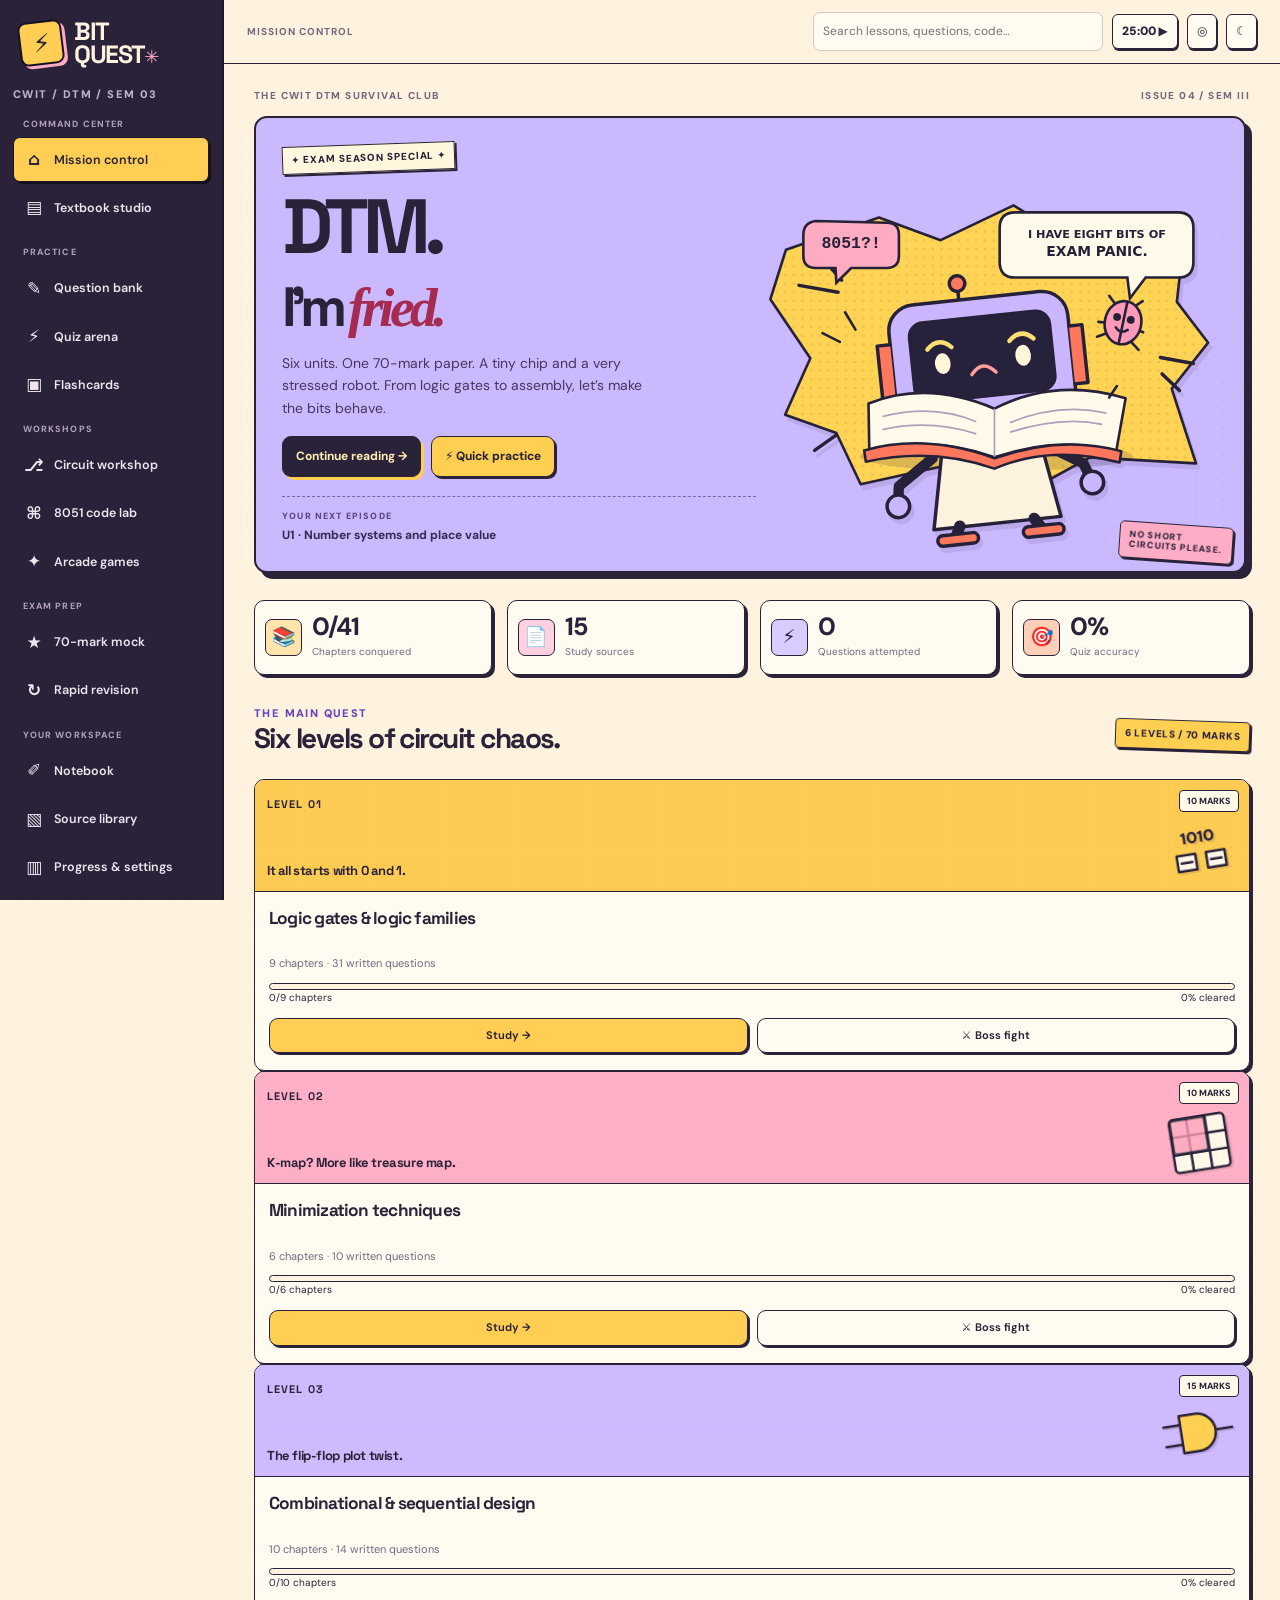
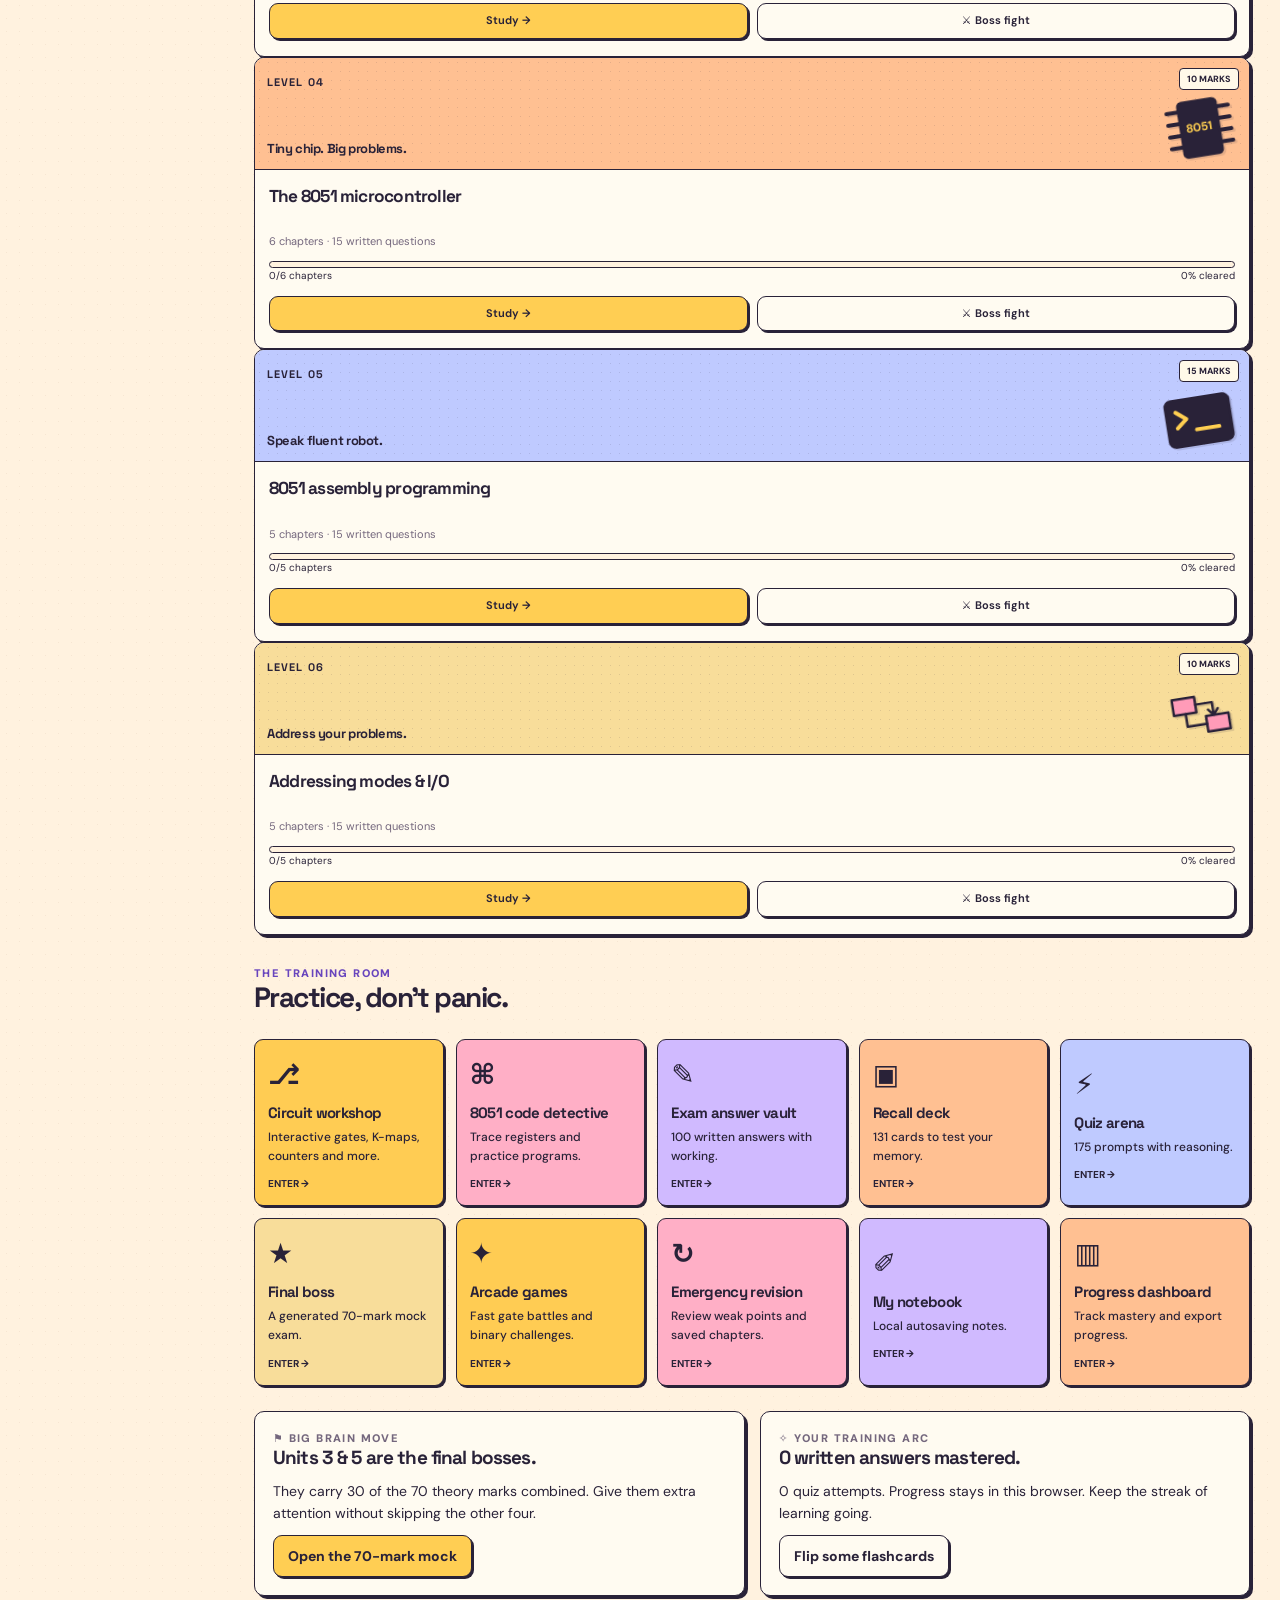
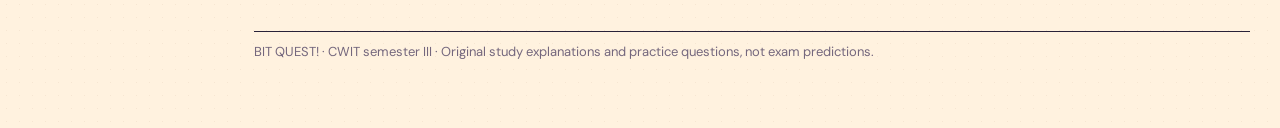
==== commit 26b03189: "Refine DTM into v5 textbook studio, responsive arcade, persistent quizzes and mocks" ====
--- a/dtm-site/index.html
+++ b/dtm-site/index.html
@@ -1,4 +1,4 @@
-<!doctype html><html lang="en"><head><meta charset="utf-8"><meta name="viewport" content="width=device-width, initial-scale=1"><title>BIT QUEST! 4.0 — DTM Comic Arcade</title><style>@import url('https://fonts.googleapis.com/css2?family=Space+Grotesk:wght@400;500;600;700&family=DM+Sans:wght@400;500;600;700&display=swap');
+<!doctype html><html lang="en"><head><meta charset="utf-8"><meta name="viewport" content="width=device-width, initial-scale=1"><title>BIT QUEST! 5.0 — The DTM Study Studio</title><style>@import url('https://fonts.googleapis.com/css2?family=Space+Grotesk:wght@400;500;600;700&family=DM+Sans:wght@400;500;600;700&display=swap');
 :root{--ink:#25213a;--paper:#fff9ed;--panel:#fffefa;--lav:#d5c3ff;--pink:#ffc1d8;--yellow:#ffd36b;--orange:#ff9b70;--line:2px solid var(--ink);--shadow:4px 4px 0 var(--ink);--muted:#665f75}*{box-sizing:border-box}body{margin:0;background:var(--paper);color:var(--ink);font:16px/1.55 system-ui,-apple-system,BlinkMacSystemFont,'Segoe UI',sans-serif}body.dark{--ink:#f3eaff;--paper:#211c31;--panel:#302942;--muted:#c3b8d1;--shadow:4px 4px 0 #000;--line:2px solid #a99ac9}button,input,select,textarea{font:inherit;color:inherit}button{cursor:pointer;border:var(--line);border-radius:9px;background:var(--panel);padding:9px 14px;font-weight:750;box-shadow:2px 2px 0 var(--ink);transition:transform .12s}button:hover{transform:translate(-1px,-2px)}button:active{transform:translate(2px,2px);box-shadow:none}button:focus-visible,input:focus-visible,textarea:focus-visible,select:focus-visible{outline:3px solid #ec729e;outline-offset:3px}button.primary,.selected{background:var(--lav);color:#25213a}.dark .selected{color:#25213a}button:disabled{opacity:.45;cursor:not-allowed}input,select,textarea{border:var(--line);border-radius:8px;padding:10px;background:var(--panel);max-width:100%}textarea{width:100%;min-height:135px;resize:vertical}a{color:inherit}.shell{display:grid;grid-template-columns:250px minmax(0,1fr);min-height:100vh}.side{border-right:var(--line);padding:25px 19px;position:sticky;top:0;height:100vh;overflow:auto;background:var(--panel);display:flex;flex-direction:column;gap:13px}.brand{font-size:30px;font-weight:1000;letter-spacing:-2px;line-height:.95;transform:rotate(-3deg);margin:3px 0 9px}.brand span{background:#ffd36b;color:#25213a;display:inline-block;padding:4px 7px;border:2px solid #25213a;box-shadow:3px 3px 0 #25213a}.eyebrow{font-size:11px;font-weight:850;letter-spacing:1.4px;text-transform:uppercase;color:var(--muted)}.nav{display:grid;gap:5px}.nav button{text-align:left;background:none;box-shadow:none;border:2px solid transparent;padding:8px 10px;font-size:14px;font-weight:700;display:flex;gap:10px;align-items:center}.nav button.active{background:var(--lav);color:#25213a;border:2px solid #25213a;box-shadow:2px 2px 0 #25213a}.nav .ico{width:20px;text-align:center;font-size:17px}.progress{height:13px;border:var(--line);border-radius:99px;overflow:hidden;background:var(--paper)}.progress i{display:block;height:100%;background:#88cc98}.small{font-size:13px;color:var(--muted)}.main{min-width:0}.top{position:sticky;z-index:5;top:0;background:var(--paper);border-bottom:var(--line);padding:12px 26px;display:flex;align-items:center;gap:12px;flex-wrap:wrap}.top input{flex:1;min-width:130px;max-width:470px}.top .sp{flex:1}.content{max-width:1250px;margin:auto;padding:27px 35px 70px}.hero{position:relative;overflow:hidden;border:var(--line);border-radius:17px;background:#d5c3ff;color:#25213a;box-shadow:6px 6px 0 #25213a;display:grid;grid-template-columns:1.3fr .8fr;align-items:center;padding:31px 32px;margin-bottom:26px}.hero:before{content:'';position:absolute;inset:0;background-image:radial-gradient(#6656ac 1px,transparent 1px);background-size:13px 13px;opacity:.12;pointer-events:none}.hero>*{position:relative}h1,h2,h3,p{margin:0 0 10px}h1{font-size:clamp(35px,5.5vw,70px);font-weight:1000;line-height:.96;letter-spacing:-3px}h2{font-size:clamp(23px,3vw,34px);letter-spacing:-1px;line-height:1.14}h3{font-size:19px;line-height:1.2}.hero p{max-width:530px;font-size:17px;margin-top:15px}.tag{display:inline-block;font-size:11px;text-transform:uppercase;letter-spacing:.8px;font-weight:850;border:2px solid #25213a;background:#fff9ed;color:#25213a;border-radius:99px;padding:3px 10px;margin-bottom:12px}.hero .tag{transform:rotate(-2deg)}.hero button{background:#ffd36b;color:#25213a;border:2px solid #25213a}.grid{display:grid;gap:16px;grid-template-columns:repeat(auto-fit,minmax(min(240px,100%),1fr))}.unitgrid{grid-template-columns:repeat(3,minmax(0,1fr));gap:17px}.card{background:var(--panel);border:var(--line);border-radius:13px;box-shadow:var(--shadow);padding:20px;min-width:0}.unitcard{background:var(--tone);color:#25213a;border:2px solid #25213a;box-shadow:4px 4px 0 #25213a;position:relative;overflow:hidden;cursor:pointer}.unitcard .big{font-size:42px;font-weight:1000;line-height:1;letter-spacing:-3px;opacity:.7}.unitcard .art{float:right;width:80px;height:70px}.unitcard h3{min-height:45px;margin-top:9px}.unitcard p{font-size:14px;min-height:44px}.unitcard .progress{border-color:#25213a;background:#fff9ed}.unitcard .progress i{background:#25213a}.section{display:flex;justify-content:space-between;align-items:end;gap:12px;margin:26px 0 14px}.section p{margin:0}.stat{font-size:29px;line-height:1;font-weight:1000;letter-spacing:-1px}.statline{display:grid;grid-template-columns:repeat(4,minmax(0,1fr));gap:12px}.statline .card{padding:15px}.row{display:flex;align-items:center;gap:9px;flex-wrap:wrap}.chips{display:flex;gap:7px;flex-wrap:wrap;margin:14px 0}.chip{padding:5px 12px;font-size:13px;box-shadow:none}.cols{display:grid;grid-template-columns:minmax(0,1fr) minmax(230px,320px);gap:18px;align-items:start}.chapterlist button{display:block;text-align:left;width:100%;box-shadow:none;margin:5px 0;font-weight:650;font-size:14px}.chapterlist{max-height:650px;overflow:auto}.lesson{font-size:17px;line-height:1.7}.lesson h2{margin:12px 0}.lesson .box{padding:16px 18px;border:var(--line);border-radius:10px;margin:14px 0;background:#fff1c7;color:#25213a}.lesson .answer{background:#e2d5ff;color:#25213a}.lesson .example{background:#cde9d2;color:#25213a}.question{margin:12px 0}.question summary{cursor:pointer;font-weight:800}.question[open] summary{margin-bottom:14px}.question p{margin:8px 0}.question ul{padding-left:23px}.note{padding:12px 14px;background:#fff1c7;color:#25213a;border:2px dashed #25213a;border-radius:10px}.quizopts{display:grid;gap:10px;margin:18px 0}.quizopts button{text-align:left;font-size:16px;padding:13px 16px}.correct{background:#bceac3!important;color:#25213a!important}.wrong{background:#ffc4c5!important;color:#25213a!important}.quizbar{height:9px}.flash{min-height:285px;display:flex;flex-direction:column;justify-content:center;align-items:center;text-align:center;background:#e0d3ff;color:#25213a;cursor:pointer}.flash h2{max-width:850px;font-size:clamp(20px,4vw,36px)}.mono,pre{font:14px/1.6 ui-monospace,Consolas,monospace}pre{white-space:pre-wrap;overflow:auto;padding:16px;background:#25213a;color:#fff4e4;border-radius:10px;tab-size:4}.diagram{margin:14px 0;border:var(--line);border-radius:12px;background:#fffefa;color:#25213a;padding:15px;overflow:auto}.diagram svg{display:block;width:100%;max-width:720px;margin:auto;max-height:340px}.diagram table{color:#25213a}.diagram .row button{color:#25213a;background:#fff9ed;border-color:#25213a;box-shadow:2px 2px 0 #25213a}table{border-collapse:collapse;width:100%;font-size:14px}th,td{border:1px solid #9d96aa;padding:7px 10px;text-align:center}th{background:#e7dbff;color:#25213a}td.on{background:#bceac3;color:#25213a;font-weight:900}.labsgrid{display:grid;grid-template-columns:repeat(auto-fit,minmax(min(340px,100%),1fr));gap:16px}.bit{width:44px;height:44px;padding:0;font-weight:900;font-family:monospace}.bit.on{background:#ffd36b;color:#25213a}.out{font-weight:1000;font-size:32px}.kgrid{display:grid;grid-template-columns:repeat(5,1fr);gap:4px;max-width:430px;margin:10px 0}.kgrid button{padding:12px 0}.pinbox{display:grid;grid-template-columns:1fr 82px 1fr;gap:5px;max-width:590px;margin:auto}.pinbox div{font:12px/1.2 monospace;padding:5px;border-bottom:1px solid #c0b6c9}.pinbox .chipbody{grid-column:2;grid-row:1/21;background:#25213a;color:white;display:grid;place-items:center;writing-mode:vertical-rl;border-radius:8px;font-size:22px}.timer{font-weight:900;font-variant-numeric:tabular-nums}.source pre{background:var(--paper);color:var(--ink);max-height:600px}.mobile{display:none}.empty{text-align:center;padding:40px}.muted{color:var(--muted)}.kbd{font-size:11px;padding:2px 5px;border:1px solid;border-radius:4px}.toast{position:fixed;bottom:18px;right:18px;background:#ffd36b;color:#25213a;border:2px solid #25213a;box-shadow:4px 4px 0 #25213a;padding:12px 18px;z-index:20;border-radius:10px;font-weight:800}.hidden{display:none!important}body.focus .side{display:none}body.focus .shell{grid-template-columns:1fr}body.focus .content{max-width:1100px}.math{font-family:Georgia,serif;font-size:20px}.source-search{position:relative}.sr{border:var(--line);border-radius:10px;padding:12px;margin:8px 0;background:var(--panel)}.sr button{box-shadow:none}.hero-art{width:100%;max-height:245px}.poster{font-weight:900;letter-spacing:-.5px}.pill{padding:3px 8px;border:1px solid;border-radius:20px;font-size:12px}.mark{background:#ffd36b;color:#25213a}.spread{justify-content:space-between}.switch{display:flex;gap:5px;flex-wrap:wrap}.switch button{box-shadow:none}.wrap{overflow:auto}.quote{font-style:italic}.footer{border-top:var(--line);margin-top:35px;padding-top:10px}.hr{border:0;border-top:1px dashed var(--muted);margin:16px 0}.simline.active{background:#ffd36b;color:#25213a}.simline{padding:1px 7px}.sticky{position:sticky;top:80px}@media(max-width:1000px){.unitgrid{grid-template-columns:repeat(2,minmax(0,1fr))}.shell{grid-template-columns:210px minmax(0,1fr)}.side{padding:20px 13px}.content{padding:22px}.cols{grid-template-columns:1fr}.sticky{position:static}.chapterlist{max-height:210px}.statline{grid-template-columns:repeat(2,1fr)}}@media(max-width:700px){.shell{display:block}.side{position:fixed;z-index:12;left:0;top:0;bottom:0;width:255px;transform:translateX(-105%);transition:transform .2s;box-shadow:5px 0 0 #25213a}.side.open{transform:translateX(0)}.mobile{display:inline-flex}.top{padding:10px 12px;gap:8px}.top button{padding:7px 9px}.top .sp{display:none}.top input{order:3;min-width:100%;max-width:none}.content{padding:16px 14px 45px}.hero{grid-template-columns:1fr;padding:21px;margin-right:4px}.hero h1{font-size:45px}.hero-art{max-height:160px}.unitgrid{grid-template-columns:1fr 1fr;gap:10px}.unitcard{padding:12px}.unitcard h3{font-size:16px}.unitcard p{font-size:12px}.unitcard .art{width:48px;height:48px}.unitcard .big{font-size:32px}.card{padding:15px}.statline .card{padding:10px}.section{align-items:start}.pinbox{grid-template-columns:1fr 53px 1fr}.pinbox div{font-size:10px}.top .timer{font-size:13px}.flash{min-height:260px}}
 @media print{.side,.top,button,.chips,.toast,.no-print{display:none!important}.shell{display:block}.content{padding:0;max-width:100%}.card{box-shadow:none;break-inside:avoid}.hero{box-shadow:none}body{background:white;color:#222}details>*{display:block!important}}
 
@@ -54,16 +54,27 @@
 .study-priority h3{font-size:1.25rem}.study-priority .mini-label{color:var(--accent)}
 
 @media(max-width:1050px){.metric-grid,.power-grid{grid-template-columns:repeat(2,minmax(0,1fr))}.unitgrid{grid-template-columns:repeat(2,minmax(0,1fr))}}@media(max-width:700px){.comic-hero{grid-template-columns:1fr;padding:20px 16px 25px;margin-right:3px}.comic-hero h1{font-size:clamp(3.4rem,11vw,5.4rem)}.comic-art{max-height:260px}.hero-comic{max-height:260px}.hero-issue{font-size:8px}.desk-kicker{font-size:8px}.comic-ticket{font-size:8px}.unit-section-title h2{font-size:1.4rem}.unitgrid{gap:12px}.quest-banner{min-height:112px}.quest-mark{font-size:8px;padding:2px 4px;right:6px}.quest-level{font-size:9px}.quest-joke{font-size:11px;max-width:56%;left:8px}.unit-doodle{width:55px;height:52px;right:5px}.quest-content{padding:11px}.quest-content h3{font-size:15px;min-height:0}.quest-content .unit-actions button{font-size:10px;padding:6px;flex:1}.metric-grid{gap:9px}.metric-grid .meter-card{padding:9px;gap:7px}.meter-icon{width:28px;height:28px;font-size:15px}.meter-card .stat{font-size:21px}.priority-grid{grid-template-columns:1fr}.power-grid{gap:10px}.power{min-height:120px;padding:12px}.content{padding-bottom:55px}}@media(prefers-reduced-motion:reduce){*{animation:none!important;transition:none!important}}
-</style></head><body><div class="shell"><aside id="side" class="side"><div class="brand">BIT<span>QUEST!</span></div><div class="eyebrow">CWIT / DTM / SEM 03</div><div id="nav" class="nav"></div><div style="margin-top:auto"><div class="row spread"><span class="eyebrow">MISSION PROGRESS</span><b id="pct">0%</b></div><div class="progress"><i id="bar" style="width:0%"></i></div><p class="small" id="progressText">0 lessons cleared</p><div class="small">Offline • saves on this device</div></div></aside><main class="main"><header class="top"><button class="mobile" id="menu" aria-label="Open navigation">☰</button><b id="crumb">Mission control</b><div class="sp"></div><input id="search" placeholder="Search lessons, questions, code…" aria-label="Search all material"><button id="timerBtn" class="timer" title="Start or pause study timer">25:00 ▶</button><button id="focus" title="Focus mode">◎</button><button id="theme" title="Toggle theme">☾</button></header><div class="content" id="app"></div></main></div><div id="toast" class="toast hidden" role="status"></div><script id="data" type="application/json">{"units":[["Logic gates & logic families","Number systems, codes and the seven logic gates.",10,"#ffd36b","01","The binary origin story"],["Minimization techniques","Boolean algebra, SOP/POS and Karnaugh maps.",10,"#d5c3ff","02","Make gates do less work"],["Combinational & sequential design","Adders, MUX, decoders, flip-flops, counters and registers.",15,"#ffc1d8","03","The circuit boss battle"],["The 8051 microcontroller","Architecture, pinout, registers and memory.",10,"#bde5ff","04","Meet the tiny computer"],["8051 assembly programming","Tools, jumps, stacks, calls and delays.",15,"#ffb88d","05","Speak fluent robot"],["Addressing modes & I/O","Instructions, data transfer, arithmetic, codes and ports.",10,"#cce9ac","06","Make the chip obey"]],"lessons":[{"id":"L1-1","unit":1,"title":"Number systems and place value","analogy":"A number system is just a way to write a value. Binary is base 2, octal base 8, decimal base 10 and hexadecimal base 16.","hook":"101101₂ = 32+8+4+1 = 45₁₀. 3A₁₆ = 3×16+10 = 58₁₀.","bullets":["Binary digits 0–1; octal 0–7; decimal 0–9; hex 0–9 and A–F."],"diagram":"convert","qs":[],"deep":["Every digit has a place value. Multiply by base raised to its position, beginning with position zero on the right. A larger base can write the same value using fewer digits.","2F₁₆ = 2×16+15=47. Reverse: 47÷16=2 remainder F.","Do not read binary as a decimal numeral."]},{"id":"L1-2","unit":1,"title":"Conversions between bases","analogy":"To convert to decimal, multiply each digit by its positional weight. To convert from decimal, divide repeatedly by the target base and read remainders upward.","hook":"25 ÷ 2 = 12 r1; 12 ÷ 2 = 6 r0; 6 ÷ 2 = 3 r0; 3 ÷ 2 = 1 r1; 1 ÷ 2 = 0 r1. Answer 11001₂.","bullets":["Binary to octal: group 3 bits from right; binary to hex: group 4. Add leading zeros if needed."],"diagram":"convert","qs":[],"deep":["Convert any base to decimal by positional expansion; convert decimal to any base by repeated division. Read remainders bottom to top. Binary grouping uses 3 bits per octal digit and 4 per hex digit.","10101101₂ → 010 101 101 → 255₈; → 1010 1101 → AD₁₆.","Group from the right for integers."]},{"id":"L1-3","unit":1,"title":"Signed binary and complements","analogy":"A fixed-width signed number has a sign bit. One’s complement flips bits; two’s complement flips bits then adds one.","hook":"8-bit −5: 00000101 → 11111010 → 11111011. 8-bit range −128 to +127.","bullets":["For n-bit two’s complement range is −2^(n−1) to 2^(n−1)−1. Keep the same width throughout."],"diagram":"convert","qs":[],"deep":["Two's complement uses the most significant bit with negative place value. Preserve the selected bit width and discard carry beyond it.","−12 in 8 bits: 00001100 → 11110011 → 11110100. Adding 12 returns zero.","Carry out and signed overflow are not the same."]},{"id":"L1-4","unit":1,"title":"Binary addition and subtraction","analogy":"Binary addition carries when the sum reaches 2. In two’s complement subtraction add the two’s complement of the subtrahend; discard final carry.","hook":"7−3 in 4 bits: 0111 + 1101 = 1 0100 → 0100. One’s complement: 0111 + 1100 = 1 0011; add carry → 0100.","bullets":["For one’s complement subtraction add complement of B to A and add end-around carry if present. With no carry, complement result to get negative magnitude."],"diagram":"convert","qs":[],"deep":["For binary addition, 1+1 yields carry 1 and sum 0; adding an incoming carry yields 11. Subtract by adding the fixed-width complement of the subtrahend.","9−5: 1001 + 1011 = 1 0100 → 0100.","Specify bit width before complementing."]},{"id":"L1-5","unit":1,"title":"BCD and Gray code","analogy":"BCD encodes every decimal digit separately using four bits; Gray code changes only one bit between consecutive values.","hook":"59 in BCD = 0101 1001, NOT ordinary binary 111011. 1011 binary → 1110 Gray → 1011 binary.","bullets":["Binary→Gray: keep MSB and XOR adjacent binary bits. Gray→binary: keep MSB and XOR previous binary bit with next Gray bit."],"diagram":"convert","qs":[],"deep":["BCD keeps individual decimal digits separate; Gray changes only one bit between adjacent code words. Convert binary to Gray by copying MSB then XORing adjacent binary bits.","87 → 1000 0111 BCD; 1101 → 1011 Gray.","BCD groups 1010–1111 are invalid."]},{"id":"L1-6","unit":1,"title":"Basic and derived logic gates","analogy":"Logic gates take binary inputs and produce a binary output. AND needs both, OR needs at least one, XOR needs different inputs.","hook":"A=1 B=0: AND 0, OR 1, XOR 1, NAND 1, NOR 0, XNOR 0.","bullets":["NOT inverts. NAND = NOT AND, NOR = NOT OR, XNOR = NOT XOR. Draw symbol, expression and truth table in an exam."],"diagram":"gates","qs":[],"deep":["AND is true when both inputs are true; OR when at least one is true; XOR when exactly one is true. Bubbles invert the gate output.","For A=B=1, OR=1 but XOR=0; NAND=0 and NOR=0.","XOR is not inclusive OR."]},{"id":"L1-7","unit":1,"title":"Universal gates: NAND and NOR","analogy":"A universal gate can implement any Boolean function using only copies of itself.","hook":"Draw AND using two NAND gates: first NAND A,B, then tie both second inputs together to invert.","bullets":["NAND NOT=A NAND A; AND=invert NAND; OR=(A NAND A) NAND (B NAND B). NOR NOT=A NOR A; OR=invert NOR; AND=(A NOR A) NOR (B NOR B)."],"diagram":"universal","qs":[],"deep":["Tie both NAND inputs to invert. NAND the resulting complemented inputs to form OR, using De Morgan's theorem.","X=NAND(A,A), Y=NAND(B,B), Z=NAND(X,Y). Z=A+B.","NAND and NOR are individually universal."]},{"id":"L1-8","unit":1,"title":"TTL, ECL and CMOS","analogy":"Logic families group ICs made using a common circuit technology. TTL uses bipolar transistors, ECL uses non-saturating bipolar current steering, CMOS uses complementary MOSFETs.","hook":"CMOS inverter: input 0 turns PMOS on and NMOS off → output 1; input 1 does the opposite.","bullets":["Traditional ECL is very fast but power-hungry; CMOS has low static power and generally good noise immunity; TTL is a classic medium-speed bipolar family. Actual values depend on series."],"diagram":"families","qs":[],"deep":["TTL uses bipolar transistors, CMOS uses complementary MOSFETs, ECL avoids transistor saturation. Choose logic families based on supply, power, noise margins and speed.","CMOS often suits battery devices; ECL is historically useful for high-speed logic.","Modern CMOS may outperform older TTL; avoid absolute speed claims."]},{"id":"L1-9","unit":1,"title":"Logic family characteristics","analogy":"Fan-in is number of inputs; fan-out is number of similar inputs an output can drive. Propagation delay is the time from input change to corresponding output change.","hook":"VOH=2.4 V, VIH=2.0 V: high noise margin 0.4 V. If delay times 8 and 12 ns, average 10 ns.","bullets":["Noise immunity resists interference. NMH=VOH(min)−VIH(min); NML=VIL(max)−VOL(max). Power P=VI; average propagation delay=(tPLH+tPHL)/2."],"diagram":"families","qs":[],"deep":["Fan-out depends on output drive and input currents. Noise margin measures resistance to voltage disturbances. Propagation delay measures response time.","If IOL=8 mA and IIL=0.4 mA, low-state fan-out is 20; check high-state too.","Fan-in counts inputs, fan-out counts driven inputs."]},{"id":"L2-1","unit":2,"title":"Boolean algebra fundamentals","analogy":"Boolean variables are 0 or 1. AND is product, OR is sum, NOT is complement.","hook":"A+AB=A by absorption: A(1+B)=A.","bullets":["Identity A+0=A, A·1=A; null A+1=1, A·0=0; idempotent A+A=A, AA=A; complement A+A′=1, AA′=0; involution (A′)′=A."],"diagram":"bool","qs":[],"deep":["Treat variables as on/off switches. AND acts like series switches, OR like parallel switches; complements reverse the state.","AB+AB′=A(B+B′)=A.","Boolean 1+1=1."]},{"id":"L2-2","unit":2,"title":"Boolean laws, duality and De Morgan","analogy":"The commutative, associative and distributive laws rearrange expressions without changing their output. Duality exchanges AND↔OR and 0↔1.","hook":"For A=1 B=0: (AB)′=1; A′+B′=0+1=1. Verify all four rows.","bullets":["De Morgan: (AB)′=A′+B′; (A+B)′=A′B′. Prove with both expression columns in a truth table."],"diagram":"bool","qs":[],"deep":["Duality swaps AND with OR and 0 with 1; De Morgan complements operands and switches the operation. Verify by comparing all input rows.","(A+B)′=A′B′. At A=0,B=1, both equal 0.","A complement bar across a group changes the operation."]},{"id":"L2-3","unit":2,"title":"Combinational logic and SOP","analogy":"Combinational circuits depend only on current input. Sum of products ORs product terms. Canonical SOP uses minterms for rows where output is 1.","hook":"F=Σm(1,3,5,7) for A,B,C = A′B′C+A′BC+AB′C+ABC = C.","bullets":["In a minterm, bit 0 means complemented variable, bit 1 means normal. Σm denotes list of minterms."],"diagram":"sop","qs":[],"deep":["Canonical SOP combines minterms for output-one rows. Each minterm includes every variable once.","Σm(1,3) for A,B = A′B+AB=B.","In minterms bit 0 means complemented variable."]},{"id":"L2-4","unit":2,"title":"POS and maxterms","analogy":"Product of sums ANDs sum terms. Canonical POS uses maxterms for rows where output is 0.","hook":"Row 010 → (A+B′+C). F=ΠM(0,2,4,6)=C for A,B,C.","bullets":["In a maxterm, bit 0 means normal variable and bit 1 means complemented. ΠM denotes list of maxterms."],"diagram":"sop","qs":[],"deep":["Canonical POS multiplies maxterms corresponding to output-zero rows. Each maxterm is zero at its own row.","ΠM(0,2)=(A+B)(A′+B)=B.","In maxterms bit 0 means normal variable."]},{"id":"L2-5","unit":2,"title":"K-map: two and three variables","analogy":"Karnaugh maps arrange truth-table entries so adjacent cells differ by one bit. Group adjacent 1s for SOP, 0s for POS.","hook":"F(A,B,C)=Σm(1,3,5,7): four cells with C=1, so F=C.","bullets":["Use Gray order 00,01,11,10. Group sizes 1,2,4,8…; wrap edges; overlap allowed. Keep unchanged variables only."],"diagram":"kmap","qs":[],"deep":["Use Gray order 00,01,11,10. Adjacent cells differ in one variable. Group ones in powers of two, then keep variables that stay constant.","Σm(0,1,4,5) for A,B,C = B′.","Diagonal cells are not adjacent."]},{"id":"L2-6","unit":2,"title":"Four-variable maps and don't cares","analogy":"A four-variable map has 16 cells. Opposite edges are adjacent; even the four corners can form a group.","hook":"F=Σm(0,2,8,10) has four corner cells. B=0,D=0 remain constant → B′D′.","bullets":["Don’t-care X can be included if it creates a larger useful group, or ignored. Never include a required 0 in an SOP group."],"diagram":"kmap","qs":[],"deep":["Use AB and CD in Gray order for a four-variable map. Don't-care cells may be selected to form larger valid groups.","Σm(0,1,2,3), d(4,5,6,7) gives A′.","No need to cover every don't-care."]},{"id":"L3-1","unit":3,"title":"Half and full adders","analogy":"A half adder adds two single bits; a full adder also includes carry-in. Each produces sum and carry-out.","hook":"A=B=Cin=1 → sum 1 and carry 1 (binary 11).","bullets":["HA: S=A⊕B, C=AB. FA: S=A⊕B⊕Cin, Cout=AB+Cin(A⊕B). Implement with two half adders and OR."],"diagram":"adder","qs":[],"deep":["Half adder has two inputs; full adder takes carry-in. Combine two half adders and OR their carries.","A=B=Cin=1 gives S=1 and Cout=1.","Full-adder carry is AB+ACin+BCin."]},{"id":"L3-2","unit":3,"title":"Half subtractor","analogy":"A half subtractor subtracts B from A and produces difference and borrow.","hook":"0−1 → difference 1, borrow 1.","bullets":["D=A⊕B; Borrow=A′B. If A=0,B=1, borrow is needed."],"diagram":"subtract","qs":[],"deep":["Half subtractor calculates A−B with difference XOR and borrow A′B.","0−1 yields difference 1 and borrow 1.","Borrow depends on which operand is the minuend."]},{"id":"L3-3","unit":3,"title":"Multiplexer 4:1 and 8:1","analogy":"A multiplexer chooses one of many input signals and sends it to one output. Select lines form a binary address.","hook":"S1S0=10 → Y=I2. To implement XOR of A,B with a 4:1 MUX, connect I0=0,I1=1,I2=1,I3=0, select A,B.","bullets":["4:1 requires two select bits; 8:1 requires three. 4:1 Y=I0 S1′S0′+I1 S1′S0+I2 S1S0′+I3 S1S0."],"diagram":"mux","qs":[],"deep":["A multiplexer routes one selected input. For n select bits it supports 2ⁿ input lines.","4:1 MUX S1S0=10 selects D2.","MUX selects rather than adds data."]},{"id":"L3-4","unit":3,"title":"Demultiplexer 1:4 and decoder 3:8","analogy":"DEMUX routes one data input to a selected output. Decoder activates one output corresponding to an input code.","hook":"D=1 select 11 → Y3=1. Decoder input 101 → Y5=1. A DEMUX with D tied to 1 behaves as a decoder.","bullets":["1:4 DEMUX: Y0=D S1′S0′, Y1=D S1′S0, Y2=D S1S0′, Y3=D S1S0. Active-high 3:8 decoder selects one of eight outputs."],"diagram":"mux","qs":[],"deep":["A demultiplexer routes one input to an output; a decoder activates a line specified by an input code.","3:8 active-high decoder with input 101 activates Y5.","Check active-low outputs before drawing tables."]},{"id":"L3-5","unit":3,"title":"Binary to Gray converter circuit","analogy":"A converter changes binary bits into Gray code using XOR gates.","hook":"Input 1011 → output 1110. Draw three XOR gates plus direct MSB wire.","bullets":["For 4 bits: G3=B3, G2=B3⊕B2, G1=B2⊕B1, G0=B1⊕B0."],"diagram":"gates","qs":[],"deep":["Binary-to-Gray is a direct MSB wire followed by XOR gates on adjacent binary bits.","1011₂ gives 1110 Gray.","Reverse conversion XORs the previously decoded binary bit with the current Gray bit."]},{"id":"L3-6","unit":3,"title":"Memory cell and SR flip-flop","analogy":"Sequential circuits remember previous state. An SR latch can be built using two cross-coupled NOR gates. It has Set and Reset inputs.","hook":"If Q=1 and S=R=0, next Q remains 1. Active-low NAND SR has different input conventions.","bullets":["Active-high SR: 00 hold, 01 reset, 10 set, 11 invalid. A clocked flip-flop updates at its triggering event."],"diagram":"ff","qs":[],"deep":["A bistable cell stores one bit through feedback. A NOR SR latch holds with S=R=0, sets with S=1, resets with R=1.","Starting Q=0, S=1/R=0 sets Q=1; S=R=0 preserves Q.","Active-low NAND SR has different input rules."]},{"id":"L3-7","unit":3,"title":"JK flip-flop, preset and clear","analogy":"JK avoids the invalid SR combination by toggling when J=K=1 on a triggering clock edge.","hook":"If Q=0, J=K=1, next Q=1. On the next active edge it becomes 0.","bullets":["JK 00 hold, 01 reset, 10 set, 11 toggle. Preset and clear can asynchronously force Q=1 or Q=0; polarity depends on IC."],"diagram":"ff","qs":[],"deep":["JK toggles at an active clock edge when J=K=1. Preset and clear can override normal clocked operation.","Starting Q=0 and J=K=1, three edges give 1,0,1.","Race-around applies to level-triggered JK with long clock pulses."]},{"id":"L3-8","unit":3,"title":"Excitation tables","analogy":"A truth/characteristic table predicts next output from inputs. An excitation table gives required inputs for a desired transition.","hook":"For JK transition 1→0, K must be 1; J can be either 0 or 1.","bullets":["JK: 0→0 J=0 K=X; 0→1 J=1 K=X; 1→0 J=X K=1; 1→1 J=X K=0. SR: 0→0 S=0 R=X; 0→1 S=1 R=0; 1→0 S=0 R=1; 1→1 S=X R=0."],"diagram":"ff","qs":[],"deep":["Characteristic tables predict next state; excitation tables specify what inputs are required to reach a target state.","JK 0→1: J=1,K=X. JK 1→0: J=X,K=1.","X is a don't-care condition."]},{"id":"L3-9","unit":3,"title":"Asynchronous and synchronous counters","analogy":"Counters count clock pulses. Ripple counters clock each next flip-flop from the previous stage; synchronous counters share a clock.","hook":"For mod-10, at least 4 FFs are needed because 2³<10≤2⁴; reset or design state transitions after count 9.","bullets":["n flip-flops can count up to 2ⁿ states. A 3-bit binary up counter cycles 000→001→010→011→100→101→110→111→000."],"diagram":"counter","qs":[],"deep":["Ripple counters clock successive stages from the previous output. Synchronous counters use a common clock. n flip-flops support 2ⁿ states.","Three bits count 000 through 111 then repeat; MOD-6 needs three flip-flops.","Ripple delay accumulates stage by stage."]},{"id":"L3-10","unit":3,"title":"Registers and shift registers","analogy":"A register is a group of flip-flops storing multiple bits. Shift registers move bits on each clock.","hook":"SIPO takes 1 bit per pulse and makes all stored bits available in parallel after enough pulses.","bullets":["SISO serial in/out; SIPO serial in/parallel out; PISO parallel in/serial out; PIPO parallel in/out."],"diagram":"register","qs":[],"deep":["Shift registers move stored bits by one stage per clock. SISO, SIPO, PISO and PIPO describe data entry and exit.","Right shift of 0000 with inputs 1,0,1,1 produces 1000,0100,1010,1101.","State which side receives the serial input."]},{"unit":4,"title":"The 8051 in 60 seconds","analogy":"Think of an 8051 as a tiny computer that controls real things.","hook":"Classic exam numbers: 8-bit · 4KB ROM · 128B RAM · 4 ports · 2 timers · 40 pins.","bullets":["The CPU makes decisions; RAM holds temporary values; ROM holds the program.","Ports connect buttons, LEDs, motors, and other hardware.","One chip is why a microcontroller works well for embedded systems."],"qs":[1,10,15],"diagram":"architecture","id":"L4-1","deep":["Classic 8051 combines CPU, program/data memory, timers, interrupts, serial port and four eight-bit ports.","Read a switch on P1, make a decision, drive an LED on P2.","8051 derivatives may have different memory and timing."]},{"unit":4,"title":"CPU vs MCU / RISC vs CISC","analogy":"Two comparison tables can score easy marks.","hook":"CPU-only vs computer-on-a-chip; smaller/simple vs larger/complex instruction set.","bullets":["Write the differences in two clean columns.","MCUs usually have internal RAM, ROM, I/O and timers.","8051 is traditionally described as CISC-like."],"qs":[1,2,3],"diagram":"risc","id":"L4-2","deep":["Microprocessors often need external peripherals; microcontrollers integrate them. RISC/CISC describe instruction-set philosophy.","A desktop CPU is a microprocessor; classic 8051 is a CISC MCU.","RISC is not synonymous with MCU."]},{"unit":4,"title":"Harvard vs Von Neumann","analogy":"Imagine two cupboards (code and data) versus one shared cupboard.","hook":"Harvard = separate code/data. Von Neumann = shared memory.","bullets":["Draw two boxes or one box — that is almost half the answer.","8051 has separate code and data ADDRESS spaces.","Name the advantage: potential independent code/data access."],"qs":[4,5,6],"diagram":"harvard","id":"L4-3","deep":["Harvard keeps code and data spaces distinct; Von Neumann shares a memory space/path.","MOVC reads program code; MOVX accesses external data.","Same numeric address can refer to distinct spaces."]},{"unit":4,"title":"The memory family","analogy":"How do you erase old program data?","hook":"PROM = never; EPROM = UV; EEPROM = electrically by byte; Flash = electrically by block.","bullets":["EPROM has a UV erase window in typical erasable packages.","Flash is used in AT89C51 program storage.","Compare EEPROM vs Flash with a byte-vs-block table."],"qs":[7,8],"diagram":"memorytypes","id":"L4-4","deep":["ROM/Flash retains code, RAM holds working state, EEPROM retains electrically rewritable settings.","Firmware stays in Flash while sensor readings live in RAM.","The original 8051 used mask ROM; variants differ."]},{"unit":4,"title":"Pins and internal blocks","analogy":"Learn the 40-pin DIP by groups, not 40 unrelated names.","hook":"P1 left top (1–8), P3 left middle (10–17), P2 right bottom (21–28), P0 right top (32–39).","bullets":["Reset = 9; ground = 20; VCC = 40; XTAL = 18/19.","Architecture drawing: CPU + RAM/ROM + I/O + timers + serial + interrupts.","Practice drawing each group once on blank paper."],"qs":[9,10],"diagram":"pins","id":"L4-5","deep":["Classic DIP-40: RST 9, XTAL2/XTAL1 18/19, GND 20, PSEN 29, ALE 30, EA 31, VCC 40. P0 and P2 support external memory.","P0 carries multiplexed low address/data; P2 carries high address.","Classic GPIO P0 needs external pull-ups."]},{"unit":4,"title":"Registers, PSW and RAM","analogy":"The most scoring diagram is the 128-byte RAM map.","hook":"00–1F banks; 20–2F bit memory; 30–7F general RAM.","bullets":["4 banks × 8 registers, selected by PSW RS1 RS0.","PSW order: CY AC F0 RS1 RS0 OV – P.","8051 ROM is 4 KB; internal RAM 128 bytes; external code/data spaces are separate."],"qs":[11,12,13,14],"diagram":"ram","id":"L4-6","deep":["Internal RAM 00H–1FH has register banks, 20H–2FH is bit-addressable, 30H–7FH is general RAM. Direct 80H–FFH addresses SFRs.","RS1/RS0=10 selects register bank 2. SP resets to 07H.","First PUSH increments SP to 08H before storing."]},{"unit":5,"title":"From .ASM to a working program","analogy":"Coding toolchain is just write → convert → combine → test.","hook":"Editor → Assembler → Linker → Debugger.","bullets":["Assembler converts mnemonics to machine instructions.","ORG/EQU/END are directives, while ADD/INC/DEC are CPU instructions.","A program often starts with ORG 0000H and ends with END."],"qs":[1,2,3],"diagram":"workflow","id":"L5-1","deep":["Assembly directives guide the assembler; mnemonics become instructions. Assemble, link if needed, then load the simulator or target.","ORG 0000H; MOV A,#25H; HERE: SJMP HERE; END.","ORG, EQU and END are not executed by the CPU."]},{"unit":5,"title":"Loops and jump family","analogy":"DJNZ is a built-in countdown timer for your code.","hook":"MOV R0,#05H; LOOP: INC A; DJNZ R0,LOOP — repeats five times.","bullets":["Conditional jump tests something (JZ, CJNE, DJNZ).","Unconditional jump always jumps (SJMP, AJMP, LJMP).","SJMP small relative range; AJMP one 2KB page; LJMP anywhere in 64KB."],"qs":[4,5,6,10,11],"diagram":"loop","id":"L5-2","deep":["A jump changes execution flow. DJNZ decrements first and jumps only if nonzero; JZ checks accumulator A.","MOV R2,#03H; AGAIN: DJNZ R2,AGAIN. Counter becomes 2,1,0.","DJNZ executes three times, branch taken twice."]},{"unit":5,"title":"Stack and subroutines","analogy":"CALL is like going to the kitchen and coming back to your desk.","hook":"PUSH adds an item to LIFO stack; POP removes it; CALL remembers where to return.","bullets":["PUSH increases SP, then stores data.","RET returns to instruction after CALL.","Subroutines save code when tasks repeat."],"qs":[7,12,13],"diagram":"stack","id":"L5-3","deep":["PUSH increments SP before writing; POP reads before decrementing. CALL saves the return address; RET restores it.","SP=07H; PUSH ACC stores at 08H; POP ACC restores SP=07H.","Use RETI for interrupt returns."]},{"unit":5,"title":"Three programs you should write","analogy":"Addition/subtraction, five-iteration loop and cube.","hook":"ADD A,#data; CLR C / SUBB A,#data; DJNZ for repeats.","bullets":["Do the ADD and SUBB programs by hand.","For cube, 8-bit input can produce a 24-bit output — learn that detail.","In exams, add ORG, labels, a safe stopping loop and END."],"qs":[8,9,10,11],"diagram":"","id":"L5-4","deep":["Plan which registers hold operands, results and counters. Check for overflow of the 8-bit result.","MOV A,#0F0H; ADD A,#20H → A=10H, CY=1.","MUL AB returns the low byte in A, high byte in B."]},{"unit":5,"title":"Delay numericals without panic","analogy":"Each instruction costs machine cycles; your job is just count them.","hook":"12 MHz standard 8051: 1 machine cycle = 1 μs.","bullets":["Machine cycle time = 12 / oscillator frequency.","MOV R0,#05H is 1 cycle; five DJNZ iterations are 10 cycles.","Total 11 cycles = 11 μs, excluding surrounding instructions."],"qs":[14,15],"diagram":"timing","id":"L5-5","deep":["Classic 8051 machine cycle is 12 oscillator periods. Count cycles for each instruction including repeated branches.","At 12 MHz: MOV R7,#100 (1 cycle); DJNZ R7,LOOP (2×100) = 201 µs excluding other overhead.","Some modern cores use fewer clocks per machine cycle."]},{"unit":6,"title":"Seven addressing modes","analogy":"Addressing mode is simply the location of the value.","hook":"#25H = immediate; R0 = register; 30H = direct; @R0 = indirect.","bullets":["MOVC A,@A+DPTR accesses indexed code memory.","JNZ LOOP is a relative branch.","SETB P1.0 addresses a single bit."],"qs":[1,2,3,4],"diagram":"addressing","id":"L6-1","deep":["Addressing mode identifies where an operand comes from: literal, register, direct memory, indirect memory, indexed etc.","MOV A,#30H loads a literal; MOV A,30H reads RAM; MOV A,@R0 uses pointer R0.","The # symbol completely changes meaning."]},{"unit":6,"title":"MOV vs MOVC vs MOVX","analogy":"Same idea — different kinds of memory.","hook":"MOV normal data; MOVC code memory; MOVX external data memory.","bullets":["MOV A,#10H puts a constant in A.","MOVC reads a lookup table stored in program memory.","MOVX talks to external data RAM."],"qs":[5],"diagram":"addressing","id":"L6-2","deep":["MOV transfers internal data, MOVC reads program memory with A+DPTR or A+PC, MOVX accesses external data.","MOV DPTR,#2000H; CLR A; MOVC A,@A+DPTR reads code at 2000H.","MOVC is read-only."]},{"unit":6,"title":"Arithmetic and logic instructions","analogy":"An 8051 program is short when you know each verb.","hook":"ADD adds; SUBB subtracts with borrow; DEC reduces by one.","bullets":["ANL is AND (both); ORL is OR (either); XRL is XOR (different).","CJNE compares, DJNZ counts down.","CLR C before normal subtraction."],"qs":[6,7,8,9],"diagram":"logic","id":"L6-3","deep":["Arithmetic affects numeric results and some flags; ANL/ORL/XRL/CPL operate bitwise.","A=F0H; ANL A,#0FH→00H; ORL A,#0AH→0AH; XRL A,#03H→09H.","Clear C before ordinary SUBB unless an incoming borrow is intended."]},{"unit":6,"title":"Rotate, SWAP and number codes","analogy":"Think about digits as bits rather than their visual appearance.","hook":"SWAP 25H → 52H; packed BCD 25 → 25H; ASCII \"5\" → 35H.","bullets":["RL and RR rotate A with no carry; RLC and RRC include Carry.","For a single digit, BCD to ASCII is +30H.","DA A adjusts a BCD result after addition (from notes)."],"qs":[10,11,12],"diagram":"rotate","id":"L6-4","deep":["RL/RR rotate inside accumulator; RLC/RRC include carry. SWAP exchanges the two nibbles.","81H RL→03H; 3CH SWAP→C3H.","Rotate is not a logical shift."]},{"unit":6,"title":"Ports, switches and LEDs","analogy":"Pins are bits — each can be set, cleared, checked or flipped.","hook":"SETB = 1; CLR = 0; CPL = invert.","bullets":["CPL P1 changes all 8 bits; CPL P1.0 changes only one.","JNB checks an active-low switch (pressed = 0).","Whether a 1 turns a physical LED on depends on wiring."],"qs":[13,14,15],"diagram":"ports","id":"L6-5","deep":["Write classic quasi-bidirectional ports high before reading. For a pulled-up switch, grounding it reads zero.","SETB P1.0; JB P1.0,OFF; CLR P2.0 can light an active-low LED.","LEDs require current limiting; check actual wiring."]}],"questions":[{"id":"U1Q1","unit":1,"num":1,"title":"Explain Number systems and place value.","easy":"A number system is just a way to write a value. Binary is base 2, octal base 8, decimal base 10 and hexadecimal base 16.","points":["Binary digits 0–1; octal 0–7; decimal 0–9; hex 0–9 and A–F.","101101₂ = 32+8+4+1 = 45₁₀. 3A₁₆ = 3×16+10 = 58₁₀."],"tip":"Write the definition, formula or table, then one worked example.","diagram":"convert","code":""},{"id":"U1Q2","unit":1,"num":2,"title":"Explain Conversions between bases.","easy":"To convert to decimal, multiply each digit by its positional weight. To convert from decimal, divide repeatedly by the target base and read remainders upward.","points":["Binary to octal: group 3 bits from right; binary to hex: group 4. Add leading zeros if needed.","25 ÷ 2 = 12 r1; 12 ÷ 2 = 6 r0; 6 ÷ 2 = 3 r0; 3 ÷ 2 = 1 r1; 1 ÷ 2 = 0 r1. Answer 11001₂."],"tip":"Write the definition, formula or table, then one worked example.","diagram":"convert","code":""},{"id":"U1Q3","unit":1,"num":3,"title":"Explain Signed binary and complements.","easy":"A fixed-width signed number has a sign bit. One’s complement flips bits; two’s complement flips bits then adds one.","points":["For n-bit two’s complement range is −2^(n−1) to 2^(n−1)−1. Keep the same width throughout.","8-bit −5: 00000101 → 11111010 → 11111011. 8-bit range −128 to +127."],"tip":"Write the definition, formula or table, then one worked example.","diagram":"convert","code":""},{"id":"U1Q4","unit":1,"num":4,"title":"Explain Binary addition and subtraction.","easy":"Binary addition carries when the sum reaches 2. In two’s complement subtraction add the two’s complement of the subtrahend; discard final carry.","points":["For one’s complement subtraction add complement of B to A and add end-around carry if present. With no carry, complement result to get negative magnitude.","7−3 in 4 bits: 0111 + 1101 = 1 0100 → 0100. One’s complement: 0111 + 1100 = 1 0011; add carry → 0100."],"tip":"Write the definition, formula or table, then one worked example.","diagram":"convert","code":""},{"id":"U1Q5","unit":1,"num":5,"title":"Explain BCD and Gray code.","easy":"BCD encodes every decimal digit separately using four bits; Gray code changes only one bit between consecutive values.","points":["Binary→Gray: keep MSB and XOR adjacent binary bits. Gray→binary: keep MSB and XOR previous binary bit with next Gray bit.","59 in BCD = 0101 1001, NOT ordinary binary 111011. 1011 binary → 1110 Gray → 1011 binary."],"tip":"Write the definition, formula or table, then one worked example.","diagram":"convert","code":""},{"id":"U1Q6","unit":1,"num":6,"title":"Explain Basic and derived logic gates.","easy":"Logic gates take binary inputs and produce a binary output. AND needs both, OR needs at least one, XOR needs different inputs.","points":["NOT inverts. NAND = NOT AND, NOR = NOT OR, XNOR = NOT XOR. Draw symbol, expression and truth table in an exam.","A=1 B=0: AND 0, OR 1, XOR 1, NAND 1, NOR 0, XNOR 0."],"tip":"Write the definition, formula or table, then one worked example.","diagram":"gates","code":""},{"id":"U1Q7","unit":1,"num":7,"title":"Explain Universal gates: NAND and NOR.","easy":"A universal gate can implement any Boolean function using only copies of itself.","points":["NAND NOT=A NAND A; AND=invert NAND; OR=(A NAND A) NAND (B NAND B). NOR NOT=A NOR A; OR=invert NOR; AND=(A NOR A) NOR (B NOR B).","Draw AND using two NAND gates: first NAND A,B, then tie both second inputs together to invert."],"tip":"Write the definition, formula or table, then one worked example.","diagram":"universal","code":""},{"id":"U1Q8","unit":1,"num":8,"title":"Explain TTL, ECL and CMOS.","easy":"Logic families group ICs made using a common circuit technology. TTL uses bipolar transistors, ECL uses non-saturating bipolar current steering, CMOS uses complementary MOSFETs.","points":["Traditional ECL is very fast but power-hungry; CMOS has low static power and generally good noise immunity; TTL is a classic medium-speed bipolar family. Actual values depend on series.","CMOS inverter: input 0 turns PMOS on and NMOS off → output 1; input 1 does the opposite."],"tip":"Write the definition, formula or table, then one worked example.","diagram":"families","code":""},{"id":"U1Q9","unit":1,"num":9,"title":"Explain Logic family characteristics.","easy":"Fan-in is number of inputs; fan-out is number of similar inputs an output can drive. Propagation delay is the time from input change to corresponding output change.","points":["Noise immunity resists interference. NMH=VOH(min)−VIH(min); NML=VIL(max)−VOL(max). Power P=VI; average propagation delay=(tPLH+tPHL)/2.","VOH=2.4 V, VIH=2.0 V: high noise margin 0.4 V. If delay times 8 and 12 ns, average 10 ns."],"tip":"Write the definition, formula or table, then one worked example.","diagram":"families","code":""},{"id":"U2Q1","unit":2,"num":1,"title":"Explain Boolean algebra fundamentals.","easy":"Boolean variables are 0 or 1. AND is product, OR is sum, NOT is complement.","points":["Identity A+0=A, A·1=A; null A+1=1, A·0=0; idempotent A+A=A, AA=A; complement A+A′=1, AA′=0; involution (A′)′=A.","A+AB=A by absorption: A(1+B)=A."],"tip":"Write the definition, formula or table, then one worked example.","diagram":"bool","code":""},{"id":"U2Q2","unit":2,"num":2,"title":"Explain Boolean laws, duality and De Morgan.","easy":"The commutative, associative and distributive laws rearrange expressions without changing their output. Duality exchanges AND↔OR and 0↔1.","points":["De Morgan: (AB)′=A′+B′; (A+B)′=A′B′. Prove with both expression columns in a truth table.","For A=1 B=0: (AB)′=1; A′+B′=0+1=1. Verify all four rows."],"tip":"Write the definition, formula or table, then one worked example.","diagram":"bool","code":""},{"id":"U2Q3","unit":2,"num":3,"title":"Explain Combinational logic and SOP.","easy":"Combinational circuits depend only on current input. Sum of products ORs product terms. Canonical SOP uses minterms for rows where output is 1.","points":["In a minterm, bit 0 means complemented variable, bit 1 means normal. Σm denotes list of minterms.","F=Σm(1,3,5,7) for A,B,C = A′B′C+A′BC+AB′C+ABC = C."],"tip":"Write the definition, formula or table, then one worked example.","diagram":"sop","code":""},{"id":"U2Q4","unit":2,"num":4,"title":"Explain POS and maxterms.","easy":"Product of sums ANDs sum terms. Canonical POS uses maxterms for rows where output is 0.","points":["In a maxterm, bit 0 means normal variable and bit 1 means complemented. ΠM denotes list of maxterms.","Row 010 → (A+B′+C). F=ΠM(0,2,4,6)=C for A,B,C."],"tip":"Write the definition, formula or table, then one worked example.","diagram":"sop","code":""},{"id":"U2Q5","unit":2,"num":5,"title":"Explain K-map: two and three variables.","easy":"Karnaugh maps arrange truth-table entries so adjacent cells differ by one bit. Group adjacent 1s for SOP, 0s for POS.","points":["Use Gray order 00,01,11,10. Group sizes 1,2,4,8…; wrap edges; overlap allowed. Keep unchanged variables only.","F(A,B,C)=Σm(1,3,5,7): four cells with C=1, so F=C."],"tip":"Write the definition, formula or table, then one worked example.","diagram":"kmap","code":""},{"id":"U2Q6","unit":2,"num":6,"title":"Explain Four-variable maps and don't cares.","easy":"A four-variable map has 16 cells. Opposite edges are adjacent; even the four corners can form a group.","points":["Don’t-care X can be included if it creates a larger useful group, or ignored. Never include a required 0 in an SOP group.","F=Σm(0,2,8,10) has four corner cells. B=0,D=0 remain constant → B′D′."],"tip":"Write the definition, formula or table, then one worked example.","diagram":"kmap","code":""},{"id":"U3Q1","unit":3,"num":1,"title":"Explain Half and full adders.","easy":"A half adder adds two single bits; a full adder also includes carry-in. Each produces sum and carry-out.","points":["HA: S=A⊕B, C=AB. FA: S=A⊕B⊕Cin, Cout=AB+Cin(A⊕B). Implement with two half adders and OR.","A=B=Cin=1 → sum 1 and carry 1 (binary 11)."],"tip":"Write the definition, formula or table, then one worked example.","diagram":"adder","code":""},{"id":"U3Q2","unit":3,"num":2,"title":"Explain Half subtractor.","easy":"A half subtractor subtracts B from A and produces difference and borrow.","points":["D=A⊕B; Borrow=A′B. If A=0,B=1, borrow is needed.","0−1 → difference 1, borrow 1."],"tip":"Write the definition, formula or table, then one worked example.","diagram":"subtract","code":""},{"id":"U3Q3","unit":3,"num":3,"title":"Explain Multiplexer 4:1 and 8:1.","easy":"A multiplexer chooses one of many input signals and sends it to one output. Select lines form a binary address.","points":["4:1 requires two select bits; 8:1 requires three. 4:1 Y=I0 S1′S0′+I1 S1′S0+I2 S1S0′+I3 S1S0.","S1S0=10 → Y=I2. To implement XOR of A,B with a 4:1 MUX, connect I0=0,I1=1,I2=1,I3=0, select A,B."],"tip":"Write the definition, formula or table, then one worked example.","diagram":"mux","code":""},{"id":"U3Q4","unit":3,"num":4,"title":"Explain Demultiplexer 1:4 and decoder 3:8.","easy":"DEMUX routes one data input to a selected output. Decoder activates one output corresponding to an input code.","points":["1:4 DEMUX: Y0=D S1′S0′, Y1=D S1′S0, Y2=D S1S0′, Y3=D S1S0. Active-high 3:8 decoder selects one of eight outputs.","D=1 select 11 → Y3=1. Decoder input 101 → Y5=1. A DEMUX with D tied to 1 behaves as a decoder."],"tip":"Write the definition, formula or table, then one worked example.","diagram":"mux","code":""},{"id":"U3Q5","unit":3,"num":5,"title":"Explain Binary to Gray converter circuit.","easy":"A converter changes binary bits into Gray code using XOR gates.","points":["For 4 bits: G3=B3, G2=B3⊕B2, G1=B2⊕B1, G0=B1⊕B0.","Input 1011 → output 1110. Draw three XOR gates plus direct MSB wire."],"tip":"Write the definition, formula or table, then one worked example.","diagram":"gates","code":""},{"id":"U3Q6","unit":3,"num":6,"title":"Explain Memory cell and SR flip-flop.","easy":"Sequential circuits remember previous state. An SR latch can be built using two cross-coupled NOR gates. It has Set and Reset inputs.","points":["Active-high SR: 00 hold, 01 reset, 10 set, 11 invalid. A clocked flip-flop updates at its triggering event.","If Q=1 and S=R=0, next Q remains 1. Active-low NAND SR has different input conventions."],"tip":"Write the definition, formula or table, then one worked example.","diagram":"ff","code":""},{"id":"U3Q7","unit":3,"num":7,"title":"Explain JK flip-flop, preset and clear.","easy":"JK avoids the invalid SR combination by toggling when J=K=1 on a triggering clock edge.","points":["JK 00 hold, 01 reset, 10 set, 11 toggle. Preset and clear can asynchronously force Q=1 or Q=0; polarity depends on IC.","If Q=0, J=K=1, next Q=1. On the next active edge it becomes 0."],"tip":"Write the definition, formula or table, then one worked example.","diagram":"ff","code":""},{"id":"U3Q8","unit":3,"num":8,"title":"Explain Excitation tables.","easy":"A truth/characteristic table predicts next output from inputs. An excitation table gives required inputs for a desired transition.","points":["JK: 0→0 J=0 K=X; 0→1 J=1 K=X; 1→0 J=X K=1; 1→1 J=X K=0. SR: 0→0 S=0 R=X; 0→1 S=1 R=0; 1→0 S=0 R=1; 1→1 S=X R=0.","For JK transition 1→0, K must be 1; J can be either 0 or 1."],"tip":"Write the definition, formula or table, then one worked example.","diagram":"ff","code":""},{"id":"U3Q9","unit":3,"num":9,"title":"Explain Asynchronous and synchronous counters.","easy":"Counters count clock pulses. Ripple counters clock each next flip-flop from the previous stage; synchronous counters share a clock.","points":["n flip-flops can count up to 2ⁿ states. A 3-bit binary up counter cycles 000→001→010→011→100→101→110→111→000.","For mod-10, at least 4 FFs are needed because 2³<10≤2⁴; reset or design state transitions after count 9."],"tip":"Write the definition, formula or table, then one worked example.","diagram":"counter","code":""},{"id":"U3Q10","unit":3,"num":10,"title":"Explain Registers and shift registers.","easy":"A register is a group of flip-flops storing multiple bits. Shift registers move bits on each clock.","points":["SISO serial in/out; SIPO serial in/parallel out; PISO parallel in/serial out; PIPO parallel in/out.","SIPO takes 1 bit per pulse and makes all stored bits available in parallel after enough pulses."],"tip":"Write the definition, formula or table, then one worked example.","diagram":"register","code":""},{"id":"A1-1","unit":1,"num":10,"title":"Convert (25) base 10 to base 2.","easy":"Answer: (11001) base 2.","points":["2×10^1 + 5×10^0 = 25 decimal. Then 25 ÷ 2 = 12, remainder 1; 12 ÷ 2 = 6, remainder 0; 6 ÷ 2 = 3, remainder 0; 3 ÷ 2 = 1, remainder 1; 1 ÷ 2 = 0, remainder 1. Read remainders from last to first."],"tip":"Assignment 1 • Part A. Show working.","diagram":"","code":""},{"id":"A1-2","unit":1,"num":11,"title":"Convert (101101) base 2 to base 10.","easy":"Answer: (45) base 10.","points":["1×2^5 + 0×2^4 + 1×2^3 + 1×2^2 + 0×2^1 + 1×2^0 = 45 decimal."],"tip":"Assignment 1 • Part A. Show working.","diagram":"","code":""},{"id":"A1-3","unit":1,"num":12,"title":"Convert (725) base 8 to base 10.","easy":"Answer: (469) base 10.","points":["7×8^2 + 2×8^1 + 5×8^0 = 469 decimal."],"tip":"Assignment 1 • Part A. Show working.","diagram":"","code":""},{"id":"A1-4","unit":1,"num":13,"title":"Convert (3A) base 16 to base 10.","easy":"Answer: (58) base 10.","points":["3×16^1 + 10×16^0 = 58 decimal."],"tip":"Assignment 1 • Part A. Show working.","diagram":"","code":""},{"id":"A1-5","unit":1,"num":14,"title":"Convert (100) base 10 to base 8.","easy":"Answer: (144) base 8.","points":["1×10^2 + 0×10^1 + 0×10^0 = 100 decimal. Then 100 ÷ 8 = 12, remainder 4; 12 ÷ 8 = 1, remainder 4; 1 ÷ 8 = 0, remainder 1. Read remainders from last to first."],"tip":"Assignment 1 • Part A. Show working.","diagram":"","code":""},{"id":"A1-6","unit":1,"num":15,"title":"Convert (255) base 10 to base 16.","easy":"Answer: (FF) base 16.","points":["2×10^2 + 5×10^1 + 5×10^0 = 255 decimal. Then 255 ÷ 16 = 15, remainder F; 15 ÷ 16 = 0, remainder F. Read remainders from last to first."],"tip":"Assignment 1 • Part A. Show working.","diagram":"","code":""},{"id":"A1-7","unit":1,"num":16,"title":"Convert (110101101) base 2 to base 8.","easy":"Answer: (655) base 8.","points":["1×2^8 + 1×2^7 + 0×2^6 + 1×2^5 + 0×2^4 + 1×2^3 + 1×2^2 + 0×2^1 + 1×2^0 = 429 decimal. Then 429 ÷ 8 = 53, remainder 5; 53 ÷ 8 = 6, remainder 5; 6 ÷ 8 = 0, remainder 6. Read remainders from last to first."],"tip":"Assignment 1 • Part A. Show working.","diagram":"","code":""},{"id":"A1-8","unit":1,"num":17,"title":"Convert (101111001101) base 2 to base 16.","easy":"Answer: (BCD) base 16.","points":["1×2^11 + 0×2^10 + 1×2^9 + 1×2^8 + 1×2^7 + 1×2^6 + 0×2^5 + 0×2^4 + 1×2^3 + 1×2^2 + 0×2^1 + 1×2^0 = 3021 decimal. Then 3021 ÷ 16 = 188, remainder D; 188 ÷ 16 = 11, remainder C; 11 ÷ 16 = 0, remainder B. Read remainders from last to first."],"tip":"Assignment 1 • Part A. Show working.","diagram":"","code":""},{"id":"A1-9","unit":1,"num":18,"title":"Convert (753) base 8 to base 2.","easy":"Answer: (111101011) base 2.","points":["7×8^2 + 5×8^1 + 3×8^0 = 491 decimal. Then 491 ÷ 2 = 245, remainder 1; 245 ÷ 2 = 122, remainder 1; 122 ÷ 2 = 61, remainder 0; 61 ÷ 2 = 30, remainder 1; 30 ÷ 2 = 15, remainder 0; 15 ÷ 2 = 7, remainder 1; 7 ÷ 2 = 3, remainder 1; 3 ÷ 2 = 1, remainder 1; 1 ÷ 2 = 0, remainder 1. Read remainders from last to first."],"tip":"Assignment 1 • Part A. Show working.","diagram":"","code":""},{"id":"A1-10","unit":1,"num":19,"title":"Convert (9F) base 16 to base 2.","easy":"Answer: (10011111) base 2.","points":["9×16^1 + 15×16^0 = 159 decimal. Then 159 ÷ 2 = 79, remainder 1; 79 ÷ 2 = 39, remainder 1; 39 ÷ 2 = 19, remainder 1; 19 ÷ 2 = 9, remainder 1; 9 ÷ 2 = 4, remainder 1; 4 ÷ 2 = 2, remainder 0; 2 ÷ 2 = 1, remainder 0; 1 ÷ 2 = 0, remainder 1. Read remainders from last to first."],"tip":"Assignment 1 • Part A. Show working.","diagram":"","code":""},{"id":"A1-11","unit":1,"num":20,"title":"Convert (156) base 10 to base 2.","easy":"Answer: (10011100) base 2.","points":["1×10^2 + 5×10^1 + 6×10^0 = 156 decimal. Then 156 ÷ 2 = 78, remainder 0; 78 ÷ 2 = 39, remainder 0; 39 ÷ 2 = 19, remainder 1; 19 ÷ 2 = 9, remainder 1; 9 ÷ 2 = 4, remainder 1; 4 ÷ 2 = 2, remainder 0; 2 ÷ 2 = 1, remainder 0; 1 ÷ 2 = 0, remainder 1. Read remainders from last to first."],"tip":"Assignment 1 • Part A. Show working.","diagram":"","code":""},{"id":"A1-12","unit":1,"num":21,"title":"Convert (11111111) base 2 to base 10.","easy":"Answer: (255) base 10.","points":["1×2^7 + 1×2^6 + 1×2^5 + 1×2^4 + 1×2^3 + 1×2^2 + 1×2^1 + 1×2^0 = 255 decimal."],"tip":"Assignment 1 • Part A. Show working.","diagram":"","code":""},{"id":"A1-13","unit":1,"num":22,"title":"Convert (457) base 8 to base 16.","easy":"Answer: (12F) base 16.","points":["4×8^2 + 5×8^1 + 7×8^0 = 303 decimal. Then 303 ÷ 16 = 18, remainder F; 18 ÷ 16 = 1, remainder 2; 1 ÷ 16 = 0, remainder 1. Read remainders from last to first."],"tip":"Assignment 1 • Part A. Show working.","diagram":"","code":""},{"id":"A1-14","unit":1,"num":23,"title":"Convert (AF) base 16 to base 8.","easy":"Answer: (257) base 8.","points":["10×16^1 + 15×16^0 = 175 decimal. Then 175 ÷ 8 = 21, remainder 7; 21 ÷ 8 = 2, remainder 5; 2 ÷ 8 = 0, remainder 2. Read remainders from last to first."],"tip":"Assignment 1 • Part A. Show working.","diagram":"","code":""},{"id":"A1-15","unit":1,"num":24,"title":"Convert (512) base 10 to base 8.","easy":"Answer: (1000) base 8.","points":["5×10^2 + 1×10^1 + 2×10^0 = 512 decimal. Then 512 ÷ 8 = 64, remainder 0; 64 ÷ 8 = 8, remainder 0; 8 ÷ 8 = 1, remainder 0; 1 ÷ 8 = 0, remainder 1. Read remainders from last to first."],"tip":"Assignment 1 • Part A. Show working.","diagram":"","code":""},{"id":"A1-16","unit":1,"num":25,"title":"Convert (2047) base 10 to base 16.","easy":"Answer: (7FF) base 16.","points":["2×10^3 + 0×10^2 + 4×10^1 + 7×10^0 = 2047 decimal. Then 2047 ÷ 16 = 127, remainder F; 127 ÷ 16 = 7, remainder F; 7 ÷ 16 = 0, remainder 7. Read remainders from last to first."],"tip":"Assignment 1 • Part A. Show working.","diagram":"","code":""},{"id":"A1-17","unit":1,"num":26,"title":"Convert (111010101) base 2 to base 16.","easy":"Answer: (1D5) base 16.","points":["1×2^8 + 1×2^7 + 1×2^6 + 0×2^5 + 1×2^4 + 0×2^3 + 1×2^2 + 0×2^1 + 1×2^0 = 469 decimal. Then 469 ÷ 16 = 29, remainder 5; 29 ÷ 16 = 1, remainder D; 1 ÷ 16 = 0, remainder 1. Read remainders from last to first."],"tip":"Assignment 1 • Part A. Show working.","diagram":"","code":""},{"id":"A1-18","unit":1,"num":27,"title":"Convert (110010101111) base 2 to base 8.","easy":"Answer: (6257) base 8.","points":["1×2^11 + 1×2^10 + 0×2^9 + 0×2^8 + 1×2^7 + 0×2^6 + 1×2^5 + 0×2^4 + 1×2^3 + 1×2^2 + 1×2^1 + 1×2^0 = 3247 decimal. Then 3247 ÷ 8 = 405, remainder 7; 405 ÷ 8 = 50, remainder 5; 50 ÷ 8 = 6, remainder 2; 6 ÷ 8 = 0, remainder 6. Read remainders from last to first."],"tip":"Assignment 1 • Part A. Show working.","diagram":"","code":""},{"id":"A1-19","unit":1,"num":28,"title":"Convert (674) base 8 to base 16.","easy":"Answer: (1BC) base 16.","points":["6×8^2 + 7×8^1 + 4×8^0 = 444 decimal. Then 444 ÷ 16 = 27, remainder C; 27 ÷ 16 = 1, remainder B; 1 ÷ 16 = 0, remainder 1. Read remainders from last to first."],"tip":"Assignment 1 • Part A. Show working.","diagram":"","code":""},{"id":"A1-20","unit":1,"num":29,"title":"Convert (2D7) base 16 to base 8.","easy":"Answer: (1327) base 8.","points":["2×16^2 + 13×16^1 + 7×16^0 = 727 decimal. Then 727 ÷ 8 = 90, remainder 7; 90 ÷ 8 = 11, remainder 2; 11 ÷ 8 = 1, remainder 3; 1 ÷ 8 = 0, remainder 1. Read remainders from last to first."],"tip":"Assignment 1 • Part A. Show working.","diagram":"","code":""},{"id":"X0","unit":2,"title":"Prove De Morgan’s first theorem with a truth table.","easy":"(AB)′=A′+B′.","points":["For AB inputs 00,01,10,11 both expression columns are 1,1,1,0."],"tip":"Exam practice derived from syllabus/notes.","diagram":"kmap","code":""},{"id":"X1","unit":2,"title":"Prove identity law using truth table.","easy":"A+0=A and A·1=A.","points":["For A=0 both expressions are 0; for A=1 both are 1."],"tip":"Exam practice derived from syllabus/notes.","diagram":"kmap","code":""},{"id":"X2","unit":2,"title":"Compare SOP and POS.","easy":"SOP ORs AND terms; POS ANDs OR terms.","points":["SOP uses output-1 rows; POS uses output-0 rows. Minterm zero is complemented, maxterm zero is normal."],"tip":"Exam practice derived from syllabus/notes.","diagram":"kmap","code":""},{"id":"X3","unit":2,"title":"Simplify Σm(0,2,8,10) using four-variable K-map.","easy":"B′D′.","points":["Place 1 in four corner cells. A and C vary; B and D stay zero."],"tip":"Exam practice derived from syllabus/notes.","diagram":"kmap","code":""},{"id":"X4","unit":3,"title":"Compare combinational and sequential circuits.","easy":"Combinational output depends only on present input; sequential also depends on stored state.","points":["Combinational: adders, MUX. Sequential: flip-flops, counters. Sequential commonly uses clock and feedback."],"tip":"Exam practice derived from syllabus/notes.","diagram":"ff","code":""},{"id":"X5","unit":3,"title":"Design 4:1 MUX for XOR.","easy":"Use A,B as selectors.","points":["Connect I0=0,I1=1,I2=1,I3=0. Output is A⊕B."],"tip":"Exam practice derived from syllabus/notes.","diagram":"ff","code":""},{"id":"X6","unit":3,"title":"Compare ripple and synchronous counters.","easy":"Ripple stages are clocked by previous stage; synchronous stages share clock.","points":["Ripple accumulates propagation delay, synchronous has more logic but avoids ripple clock delay."],"tip":"Exam practice derived from syllabus/notes.","diagram":"ff","code":""},{"id":"X7","unit":3,"title":"Explain four types of shift registers.","easy":"SISO, SIPO, PISO, PIPO.","points":["Serial means one bit at a time; parallel means multiple bits simultaneously."],"tip":"Exam practice derived from syllabus/notes.","diagram":"ff","code":""},{"id":"X8","unit":1,"title":"Compare TTL, ECL and CMOS.","easy":"TTL uses BJTs, ECL uses non-saturated BJTs, CMOS uses complementary MOSFETs.","points":["Traditional ECL fastest/high power; CMOS low static power and high noise immunity; TTL intermediate. Values depend on family."],"tip":"Exam practice derived from syllabus/notes.","diagram":"families","code":""},{"id":"X9","unit":1,"title":"Draw CMOS inverter and explain.","easy":"PMOS at top, NMOS at bottom, gates tied as input, drains tied as output.","points":["Input low → PMOS ON, NMOS OFF → high. Input high reverses this."],"tip":"Exam practice derived from syllabus/notes.","diagram":"families","code":""},{"id":"U4Q1","unit":4,"num":1,"title":"Differentiate between microprocessor and microcontroller (any four points).","easy":"A microprocessor is mainly the CPU. A microcontroller is almost a complete mini-computer inside one chip.","points":["Microprocessor: CPU only; usually needs external RAM, ROM and I/O chips.","Microcontroller: CPU, RAM, ROM/Flash, I/O and timers are mostly built in.","Microprocessor systems are generally bigger and consume more power; microcontrollers suit compact control tasks.","Examples: Intel 8085 / PC processor versus 8051 / washing-machine controller."],"code":"","tip":"Unit Test 2 study hub • Memory trick: Microprocessor = brain only; microcontroller = brain + memory + hands.","diagram":"processor"},{"id":"U4Q2","unit":4,"num":2,"title":"State the meaning of RISC and CISC processors.","easy":"RISC means Reduced Instruction Set Computer. CISC means Complex Instruction Set Computer.","points":["RISC uses a smaller set of simpler instructions.","CISC uses a larger set with more complex instructions.","RISC examples include ARM/AVR; the 8051 is commonly taught as CISC-like."],"code":"","tip":"Unit Test 2 study hub • R = Reduced; C = Complex.","diagram":""},{"id":"U4Q3","unit":4,"num":3,"title":"Differentiate between RISC and CISC processors.","easy":"RISC keeps instructions simple; CISC provides more complex instructions.","points":["Instruction set: RISC smaller/simple; CISC larger/complex.","Instruction format: RISC often fixed-length; CISC often variable-length.","Execution: RISC designed for simple/faster operations; CISC instructions may need multiple cycles.","Hardware: RISC simpler control; CISC more complex.","Example: ARM/AVR versus 8051/x86 (traditional classifications)."],"code":"","tip":"Unit Test 2 study hub • Write any four contrasting rows for 4 marks.","diagram":"risc"},{"id":"U4Q4","unit":4,"num":4,"title":"Draw and explain Harvard architecture.","easy":"Harvard architecture has one memory for the program and a separate memory for data.","points":["Program instructions are kept in program memory.","Variables and working data are kept in data memory.","Separate address spaces / paths allow code and data to be accessed independently in principle.","The 8051 uses Harvard-style separate program and data spaces."],"code":"","tip":"Unit Test 2 study hub • Harvard = two memory rooms. Draw TWO boxes above CPU.","diagram":"harvard"},{"id":"U4Q5","unit":4,"num":5,"title":"Draw and explain Von Neumann architecture.","easy":"Von Neumann architecture stores program and data in the same memory.","points":["Single memory/address space contains instructions as well as data.","A common path/bus is used for instruction and data transfers.","Simple memory organization; shared path can become a bottleneck.","Draw one combined Code + Data memory linked to CPU."],"code":"","tip":"Unit Test 2 study hub • Von Neumann = one shared memory room.","diagram":"vonneumann"},{"id":"U4Q6","unit":4,"num":6,"title":"Compare Harvard and Von Neumann architectures.","easy":"Harvard uses separate program/data memory; Von Neumann uses a common memory.","points":["Memory: separate for Harvard, shared for Von Neumann.","Address space: separate code and data spaces versus one common space.","Transfers: separate access paths in Harvard principle versus shared bus in Von Neumann.","Design: Harvard is more specialized; Von Neumann conceptually simpler.","8051 uses Harvard-style memory organization."],"code":"","tip":"Unit Test 2 study hub • Exam diagram: two memory blocks vs one memory block.","diagram":"harvard"},{"id":"U4Q7","unit":4,"num":7,"title":"Describe the following memory types: (i) PROM (ii) EPROM (iii) EEPROM (iv) FLASH.","easy":"All four are non-volatile memories: they retain stored information after power is off.","points":["PROM: programmed only once.","EPROM: electrically programmed, erased by ultraviolet (UV) light, then reused.","EEPROM: electrically erased/reprogrammed byte by byte.","FLASH: electrically erased/reprogrammed in blocks or sectors; useful for program memory."],"code":"","tip":"Unit Test 2 study hub • PROM once → EPROM UV → EEPROM electrically per byte → Flash per block.","diagram":"memorytypes"},{"id":"U4Q8","unit":4,"num":8,"title":"Differentiate between EEPROM and FLASH memory.","easy":"Both EEPROM and Flash can be electrically rewritten; the main difference is erase granularity.","points":["EEPROM normally allows byte-by-byte erase or write.","Flash is normally erased in blocks/sectors.","Flash makes large program updates efficient and is common as MCU program memory.","EEPROM is convenient for a few settings/values that change individually."],"code":"","tip":"Unit Test 2 study hub • EEPROM = byte; Flash = block.","diagram":"memorytypes"},{"id":"U4Q9","unit":4,"num":9,"title":"Draw the pin diagram of the 8051 microcontroller and explain the functions of any four pins.","easy":"The standard 8051 is a 40-pin chip. Ports P0, P1, P2, P3 each have eight pins.","points":["Pins 1–8: Port 1 (P1.0–P1.7).","Pin 9: RST resets the chip; pins 18/19: XTAL2/XTAL1 crystal; pin 20: GND.","Pin 40: VCC (+5 V in the classic 8051).","Pins 32–39: Port 0; pins 21–28: Port 2.","Pins 29/30/31: PSEN, ALE, EA for external program memory.","Pins 10–17: Port 3 with alternate serial, interrupt, timer, RD/WR functions."],"code":"","tip":"Unit Test 2 study hub • Pin groups: 1–8 P1, 10–17 P3, 21–28 P2, 32–39 P0.","diagram":"pins"},{"id":"U4Q10","unit":4,"num":10,"title":"Draw and explain the architecture of the 8051 microcontroller.","easy":"The 8051 contains a CPU, memory, four I/O ports, timers, a serial port and interrupt control.","points":["CPU: ALU performs arithmetic/logic; accumulator A, B, PSW and registers hold data/status.","PC keeps next program address; DPTR is a 16-bit pointer; SP manages stack.","Classic 8051: 4 KB internal ROM, 128 bytes internal RAM.","Four 8-bit ports P0–P3 give 32 I/O lines.","Two 16-bit timers/counters, serial UART, oscillator and interrupt controller.","All blocks communicate using internal bus/control signals."],"code":"","tip":"Unit Test 2 study hub • Architecture drawing: CPU in centre; memory left, ports right, timers/serial below.","diagram":"architecture"},{"id":"U4Q11","unit":4,"num":11,"title":"Explain the register banks of the 8051 microcontroller with their memory addresses.","easy":"The first 32 bytes of internal RAM contain four banks, with eight registers per bank.","points":["Bank 0: 00H–07H (default); PSW RS1 RS0 = 00.","Bank 1: 08H–0FH; RS1 RS0 = 01.","Bank 2: 10H–17H; RS1 RS0 = 10.","Bank 3: 18H–1FH; RS1 RS0 = 11.","Only one bank is active at a time, selected by PSW bits RS1/RS0."],"code":"","tip":"Unit Test 2 study hub • 4 banks × 8 registers = 32 bytes.","diagram":"banks"},{"id":"U4Q12","unit":4,"num":12,"title":"Draw and explain the Program Status Word (PSW) register of the 8051 microcontroller.","easy":"PSW (Program Status Word) is an 8-bit register that stores status flags and selects the register bank.","points":["Bit layout D7→D0: CY | AC | F0 | RS1 | RS0 | OV | – | P.","CY = carry/borrow; AC = auxiliary carry; OV = signed overflow.","F0 is user flag; RS1 and RS0 select a register bank.","P indicates odd parity of accumulator A; D1 is reserved/user-definable on variants.","PSW is an SFR at address D0H."],"code":"","tip":"Unit Test 2 study hub • Memorize the exact eight boxes: CY AC F0 RS1 RS0 OV – P.","diagram":"psw"},{"id":"U4Q13","unit":4,"num":13,"title":"Explain the internal RAM organization of the 8051 microcontroller with a neat diagram.","easy":"Internal data RAM of the classic 8051 is 128 bytes: addresses 00H to 7FH.","points":["00H–1FH (32 bytes): four register banks.","20H–2FH (16 bytes): bit-addressable region (128 bits).","30H–7FH (80 bytes): general-purpose RAM, often includes stack.","SFRs occupy direct addresses 80H–FFH in a separate address space; not part of those 128 bytes.","After reset, SP = 07H, so first PUSH normally uses 08H."],"code":"","tip":"Unit Test 2 study hub • 32 + 16 + 80 = 128 bytes.","diagram":"ram"},{"id":"U4Q14","unit":4,"num":14,"title":"Explain the internal and external memory organization of the 8051 microcontroller.","easy":"The 8051 keeps code (program) memory and data memory as separate address spaces.","points":["Classic internal program ROM = 4 KB; internal data RAM = 128 bytes.","External program memory space can reach 64 KB; external data memory space also can reach 64 KB.","External program read uses PSEN; external data RAM uses MOVX with RD/WR.","Port 0 multiplexes low address/data; Port 2 supplies high address; ALE separates address/data.","EA chooses internal program code when enabled, or external when low."],"code":"","tip":"Unit Test 2 study hub • Code uses MOVC; external DATA uses MOVX.","diagram":"ram"},{"id":"U4Q15","unit":4,"num":15,"title":"Compare the specifications and features of 8051 and 8951 microcontrollers.","easy":"8051 and AT89C51/8951 behave very similarly; their program-memory technology differs.","points":["8051 (original Intel): 4 KB factory-programmed masked ROM.","8951/AT89C51: 4 KB electrically erasable/reprogrammable Flash program memory.","Both: 8-bit CPU, 128 B RAM, four 8-bit ports, two timers, 40 pins, same instruction set.","Flash makes 8951 more suitable for development and reprogramming."],"code":"","tip":"Unit Test 2 study hub • Same 8051 core + different code storage: ROM vs Flash.","diagram":"processor"},{"id":"U5Q1","unit":5,"num":1,"title":"Explain the functions of Editor, Assembler, Linker and Debugger in assembly language program development.","easy":"These are the four basic tools used to make and test an assembly program.","points":["Editor: write and save the .ASM source code.","Assembler: translate assembly mnemonics into object/machine code and report syntax errors.","Linker: combine object modules/libraries into a final program.","Debugger: run/step through code, check registers and memory, find logical errors."],"code":"","tip":"Unit Test 2 study hub • Editor → Assembler → Linker → Debugger.","diagram":"workflow"},{"id":"U5Q2","unit":5,"num":2,"title":"State the purpose of ADD, INC, DEC, ORG, EQU and END assembler directives with examples.","easy":"ADD/INC/DEC are executable instructions; ORG/EQU/END are assembler directives.","points":["ADD: adds a value to A, e.g. ADD A,#05H.","INC: increases a register/byte by 1, e.g. INC R0.","DEC: decreases it by 1, e.g. DEC A.","ORG: sets start address, e.g. ORG 0000H.","EQU: names a fixed constant, e.g. COUNT EQU 05H.","END: marks end of the source file."],"code":"COUNT EQU 05H\nORG 0000H\nMOV A,#COUNT\nINC A\nDEC A\nADD A,#02H\nEND","tip":"Unit Test 2 study hub • Exam detail: only ORG/EQU/END are directives.","diagram":""},{"id":"U5Q3","unit":5,"num":3,"title":"Explain decimal, hexadecimal and binary data representation in 8051 assembly language with examples.","easy":"8051 source can represent numbers in base 10, base 16 and base 2.","points":["Decimal (base 10): digits 0–9; MOV A,#25.","Hexadecimal (base 16): digits 0–9,A–F; suffix H, e.g. MOV A,#19H.","Binary (base 2): digits 0/1; suffix B, e.g. MOV A,#00011001B.","25 decimal = 19H = 00011001B.","A leading 0 is commonly used for hex literals starting with A–F: 0FFH."],"code":"","tip":"Unit Test 2 study hub • 25 decimal is NOT equal to 25H. (25H = 37 decimal.)","diagram":"number"},{"id":"U5Q4","unit":5,"num":4,"title":"Explain the use of loop instructions in 8051 assembly language with an example.","easy":"A loop means doing the same set of instructions again and again.","points":["DJNZ = Decrement and Jump if Not Zero.","It first reduces the selected register by 1, then jumps while the result is not zero.","Initialize R0 to 05H to repeat the body five times."],"code":"ORG 0000H\nMOV R0,#05H\nLOOP: INC A\n      DJNZ R0,LOOP\nHERE: SJMP HERE\nEND","tip":"Unit Test 2 study hub • DJNZ is the easiest 8051 loop for the exam.","diagram":"loop"},{"id":"U5Q5","unit":5,"num":5,"title":"Differentiate between conditional and unconditional jump instructions with examples.","easy":"Unconditional jump always jumps; conditional jump jumps only if a test succeeds.","points":["Unconditional examples: SJMP, AJMP and LJMP.","Conditional examples: JZ, JNZ, JC, JNC, JB, JNB, CJNE, DJNZ.","SJMP LOOP always transfers control to LOOP.","JZ ZERO transfers control only when accumulator A is zero."],"code":"MOV A,#00H\nJZ ZERO\nMOV R0,#01H\nZERO: MOV R0,#00H","tip":"Unit Test 2 study hub • Always vs only if a condition is true.","diagram":""},{"id":"U5Q6","unit":5,"num":6,"title":"Explain the functions of SJMP, LJMP and AJMP instructions with examples.","easy":"SJMP, AJMP and LJMP are unconditional jump instructions with different reach.","points":["SJMP: short relative jump within −128 to +127 bytes from the next instruction.","AJMP: absolute jump within the same 2 KB code-memory page.","LJMP: long jump anywhere within the 64 KB code address space.","All three transfer execution without automatically returning."],"code":"SJMP LOOP\nAJMP START\nLJMP FAR_LABEL","tip":"Unit Test 2 study hub • S = short; A = page; L = long.","diagram":""},{"id":"U5Q7","unit":5,"num":7,"title":"Describe PUSH and POP operations of the stack in the 8051 microcontroller with suitable examples.","easy":"The stack is a Last-In, First-Out (LIFO) storage area in internal RAM.","points":["PUSH direct: SP increases, then a byte is placed on the stack.","POP direct: top byte is copied to the destination, then SP decreases.","The stack is used to save temporary values and return addresses for CALL/RET.","After reset SP=07H in classic 8051; it is wise to move it if using register banks."],"code":"MOV 30H,#25H\nPUSH 30H\nPOP 40H\n; 40H now contains 25H","tip":"Unit Test 2 study hub • PUSH = put on pile; POP = take last thing off.","diagram":"stack"},{"id":"U5Q8","unit":5,"num":8,"title":"Write an 8051 assembly language program to add subtract 8-bit numbers.","easy":"Store the first number in A, then use ADD and SUBB (clear carry before subtraction).","points":["Take two numbers: 25H and 15H.","ADD gives 3AH; store it at 30H.","SUBB uses the carry flag as borrow, so CLR C first; subtraction gives 10H; store at 31H."],"code":"ORG 0000H\nMOV A,#25H\nADD A,#15H\nMOV 30H,A      ; sum = 3AH\nMOV A,#25H\nCLR C\nSUBB A,#15H\nMOV 31H,A      ; diff = 10H\nHERE: SJMP HERE\nEND","tip":"Unit Test 2 study hub • SUBB means A − number − carry, so CLR C before normal subtraction.","diagram":""},{"id":"U5Q9","unit":5,"num":9,"title":"Write an 8051 assembly language program to find the cube of an 8-bit number.","easy":"Cube means multiplying the same number three times: N × N × N.","points":["MUL AB multiplies two 8-bit numbers, returning a 16-bit result in B (high) and A (low).","For an arbitrary 8-bit input, the cube can need 24 bits.","The following example keeps all 24 bits in R6:R5:R4 (high:middle:low), not just the low byte."],"code":"ORG 0000H\nMOV R0,#05H    ; N = 5\nMOV A,R0\nMOV B,R0\nMUL AB        ; N^2 = B:A\nMOV R2,A      ; square low\nMOV R3,B      ; square high\nMOV A,R2\nMOV B,R0\nMUL AB        ; low square byte * N\nMOV R4,A      ; cube low\nMOV R5,B\nMOV A,R3\nMOV B,R0\nMUL AB        ; high square byte * N\nADD A,R5      ; combine middle bytes\nMOV R5,A\nMOV A,B\nADDC A,#00H   ; carry into top byte\nMOV R6,A      ; 24-bit cube = R6:R5:R4\nHERE: SJMP HERE\nEND","tip":"Unit Test 2 study hub • Small example 5³ = 125 = 00007DH. Two MULs and an ADDC protect the high bytes.","diagram":""},{"id":"U5Q10","unit":5,"num":10,"title":"Write an 8051 assembly language program using a loop to execute an operation five times.","easy":"Put a counter in a register and repeat an instruction exactly five times.","points":["MOV R0,#05H initializes the counter.","The body (INC A) increases A once each repetition.","DJNZ R0,LOOP decrements R0 and continues until it is zero.","Start A at 00H to make the final value 05H."],"code":"ORG 0000H\nMOV A,#00H\nMOV R0,#05H\nLOOP: INC A\n      DJNZ R0,LOOP\nHERE: SJMP HERE\nEND","tip":"Unit Test 2 study hub • Final A=05H and R0=00H.","diagram":"loop"},{"id":"U5Q11","unit":5,"num":11,"title":"Write an 8051 assembly language program using conditional jump instructions to compare two 8-bit numbers.","easy":"CJNE checks whether two numbers are different and branches if they are.","points":["Load the first 8-bit value into A.","CJNE compares it with the second number and jumps if not equal.","Choose different result flags for equal and not equal cases."],"code":"ORG 0000H\nMOV A,#25H\nCJNE A,#15H,NOTEQ\nMOV R0,#00H    ; equal\nSJMP DONE\nNOTEQ: MOV R0,#01H ; not equal\nDONE: SJMP DONE\nEND","tip":"Unit Test 2 study hub • CJNE = Compare and Jump if Not Equal.","diagram":""},{"id":"U5Q12","unit":5,"num":12,"title":"Explain CALL and RET instructions with suitable examples.","easy":"CALL runs a reusable mini-program; RET brings execution back.","points":["ACALL: call within the permitted 2 KB page; LCALL: call anywhere in 64 KB.","The return address is saved on stack automatically.","RET uses the saved address to continue from the instruction after CALL.","Unlike a JMP, a CALL is designed to return."],"code":"ACALL ADD5\n; resumes here after RET\nADD5: ADD A,#05H\n      RET","tip":"Unit Test 2 study hub • CALL = visit, RET = come back.","diagram":"call"},{"id":"U5Q13","unit":5,"num":13,"title":"Write an 8051 assembly language program to demonstrate the use of a subroutine using CALL and RET instructions.","easy":"A subroutine avoids repeating the same code several times.","points":["Main program loads A with 10H.","ACALL ADD5 transfers to the routine.","ADD A,#05H makes A=15H.","RET returns to main; the final loop prevents falling into the routine again."],"code":"ORG 0000H\nMOV A,#10H\nACALL ADD5\nSTOP: SJMP STOP\nADD5: ADD A,#05H\n      RET\nEND","tip":"Unit Test 2 study hub • Place an endless stop loop before routine code when needed.","diagram":"call"},{"id":"U5Q14","unit":5,"num":14,"title":"Define machine cycle and calculate the machine cycle time of a standard 12-clock 8051 microcontroller operating at 12 MHz.","easy":"One machine cycle is a basic instruction-timing unit of the standard 12-clock 8051.","points":["Standard original 8051: one machine cycle = 12 oscillator periods.","Formula: Tmc = 12 / fosc.","At 12 MHz: 12 / 12,000,000 second = 1 microsecond.","Some modern 8051 derivatives use different cycle ratios; this is for standard 12-clock 8051."],"code":"","tip":"Unit Test 2 study hub • At 12 MHz, remember 1 cycle = 1 μs.","diagram":"timing"},{"id":"U5Q15","unit":5,"num":15,"title":"Write an 8051 assembly language program to generate a time delay using a loop and calculate the delay for a given clock frequency.","easy":"A delay can be produced by repeating DJNZ until a counter reaches zero.","points":["MOV R0,#05H takes 1 machine cycle (standard 8051).","DJNZ R0,LOOP executes 5 times, taking 2 machine cycles each.","Total = 1 + (5 × 2) = 11 machine cycles.","At 12 MHz, 1 machine cycle = 1 μs, so example delay = 11 μs.","Count any surrounding CALL/RET when the whole subroutine delay is requested."],"code":"ORG 0000H\nMOV R0,#05H\nLOOP: DJNZ R0,LOOP\nHERE: SJMP HERE\nEND","tip":"Unit Test 2 study hub • For 12 MHz: delay in μs = counted machine cycles.","diagram":"timing"},{"id":"U6Q1","unit":6,"num":1,"title":"List the different addressing modes of the 8051 microcontroller.","easy":"Addressing mode tells the 8051 WHERE an instruction finds its data.","points":["Seven modes in your notes: Immediate, Register, Direct, Register-Indirect, Indexed, Relative and Bit.","Examples: #25H; R0; 30H; @R0; @A+DPTR; JNZ LOOP; P1.0."],"code":"","tip":"Unit Test 2 study hub • Remember: I R D I I R B (Immediate, Register, Direct, Indirect, Indexed, Relative, Bit).","diagram":"addressing"},{"id":"U6Q2","unit":6,"num":2,"title":"Explain immediate, register and register-indirect addressing modes with examples.","easy":"Immediate = value is written in the instruction; Register = value is inside a CPU register; Indirect = a register points to a memory address.","points":["Immediate example MOV A,#25H: A receives number 25H.","Register example MOV A,R0: A receives the current value inside R0.","Register-indirect example MOV A,@R0: R0 holds a RAM address and A receives its contents.","Only R0 and R1 are used for this classic 8051 internal-RAM indirect form."],"code":"MOV R0,#30H\nMOV 30H,#55H\nMOV A,@R0    ; A = 55H","tip":"Unit Test 2 study hub • # value; R0 value in register; @R0 value in memory pointed to by register.","diagram":"addressing"},{"id":"U6Q3","unit":6,"num":3,"title":"Explain direct and indexed addressing modes with suitable examples.","easy":"Direct = the memory address is written plainly; Indexed = table address is calculated.","points":["MOV A,30H reads the byte at direct address 30H.","MOV 40H,A writes A into direct memory 40H.","MOVC A,@A+DPTR reads program (code) memory using DPTR + A as an index.","Indexed addressing is useful for lookup tables stored in program memory."],"code":"MOV A,30H\nMOV DPTR,#TABLE\nMOV A,#02H\nMOVC A,@A+DPTR","tip":"Unit Test 2 study hub • Direct = a fixed address; Indexed = base + offset.","diagram":"addressing"},{"id":"U6Q4","unit":6,"num":4,"title":"Differentiate between immediate and register addressing modes with examples.","easy":"Immediate provides a literal constant; register addressing reads another register.","points":["Immediate: MOV A,#25H. Data is 25H, and # identifies the constant.","Register: MOV A,R0. Data is whatever value is currently held in R0.","Immediate source is part of instruction encoding; register source changes as the program runs."],"code":"","tip":"Unit Test 2 study hub • A,#25H ≠ A,R0: the first copies a number; the second copies a register value.","diagram":"addressing"},{"id":"U6Q5","unit":6,"num":5,"title":"Explain the functions of MOV, MOVC and MOVX instructions with examples.","easy":"All three transfer data, but from different memory spaces.","points":["MOV: ordinary transfers between registers, accumulator, and internal RAM/SFRs, e.g. MOV A,#25H.","MOVC: reads a byte from CODE/program memory into A, e.g. MOVC A,@A+DPTR.","MOVX: transfers via external DATA memory, e.g. MOVX A,@DPTR."],"code":"MOV A,#25H\nMOVC A,@A+DPTR\nMOVX A,@DPTR","tip":"Unit Test 2 study hub • MOVC = Code; MOVX = eXternal data.","diagram":"addressing"},{"id":"U6Q6","unit":6,"num":6,"title":"State the functions of ADD, SUBB and DEC instructions with examples.","easy":"ADD increases A by a number; SUBB subtracts a number and borrow; DEC decreases by one.","points":["ADD A,#05H: A ← A + 05H.","SUBB A,#05H: A ← A − 05H − Carry flag.","DEC R0: R0 ← R0 − 1.","Use CLR C before SUBB if no incoming borrow is intended."],"code":"MOV A,#20H\nADD A,#05H     ; 25H\nCLR C\nSUBB A,#05H    ; 20H\nDEC R0","tip":"Unit Test 2 study hub • SUBB depends on Carry; always check C.","diagram":""},{"id":"U6Q7","unit":6,"num":7,"title":"Write an 8051 assembly language program to perform addition and subtraction of two 8-bit numbers.","easy":"Use ADD and SUBB in two separate operations and keep both results.","points":["Example input numbers 25H and 15H.","Sum: 25H + 15H = 3AH.","Difference: 25H − 15H = 10H after CLR C.","Store results to 30H (sum) and 31H (difference)."],"code":"ORG 0000H\nMOV A,#25H\nADD A,#15H\nMOV 30H,A\nMOV A,#25H\nCLR C\nSUBB A,#15H\nMOV 31H,A\nHERE: SJMP HERE\nEND","tip":"Unit Test 2 study hub • Same as the Unit 5 add/subtract program — learn once for two questions.","diagram":""},{"id":"U6Q8","unit":6,"num":8,"title":"Explain the functions of ANL, ORL and XRL logical instructions with examples.","easy":"ANL = AND; ORL = OR; XRL = XOR.","points":["AND returns 1 only if both input bits are 1: 0FH AND 03H = 03H.","OR returns 1 when either bit is 1: 0FH OR 30H = 3FH.","XOR returns 1 when bits are different: 0FH XOR 03H = 0CH."],"code":"MOV A,#0FH\nANL A,#03H ; A = 03H\nORL A,#30H ; A = 33H\nXRL A,#03H ; A = 30H","tip":"Unit Test 2 study hub • ANL = both; ORL = either; XRL = different.","diagram":"logic"},{"id":"U6Q9","unit":6,"num":9,"title":"Explain the use of CJNE and DJNZ instructions with suitable examples.","easy":"CJNE compares two values; DJNZ makes a counted loop.","points":["CJNE A,#20H,NE: jump when A ≠ 20H.","DJNZ R0,LOOP: subtract 1 from R0 then jump while R0 ≠ 0.","CJNE is good for comparing; DJNZ is good for repeating operations."],"code":"CJNE A,#20H,NE\nMOV R0,#05H\nLOOP: INC A\n      DJNZ R0,LOOP","tip":"Unit Test 2 study hub • CJNE = compare; DJNZ = countdown.","diagram":"loop"},{"id":"U6Q10","unit":6,"num":10,"title":"Explain the functions of rotate and swap instructions (RL, RR, RLC, RRC and SWAP) with examples.","easy":"Rotate moves the bits of accumulator A around; SWAP exchanges its two four-bit halves.","points":["RL A: rotate left without carry flag.","RR A: rotate right without carry flag.","RLC A: rotate left THROUGH Carry; RRC A: rotate right THROUGH Carry.","SWAP A: exchanges high and low nibbles; 25H becomes 52H.","For A=81H, RL A gives 03H and RR A gives C0H."],"code":"MOV A,#25H\nSWAP A     ; 52H\nMOV A,#81H\nRL A       ; 03H","tip":"Unit Test 2 study hub • SWAP 25H → 52H. RL/RR do not use C; RLC/RRC do.","diagram":"rotate"},{"id":"U6Q11","unit":6,"num":11,"title":"Differentiate between BCD and ASCII codes with suitable examples.","easy":"BCD represents decimal digits as binary nibbles; ASCII represents characters.","points":["Packed BCD 25: 0010 0101 = 25H (2 and 5 are separate 4-bit digits).","ASCII character '2' = 32H; character '5' = 35H.","BCD is used for decimal arithmetic/displays; ASCII for storing/transmitting characters.","For a single digit 0–9, ASCII digit code = BCD value + 30H."],"code":"","tip":"Unit Test 2 study hub • BCD numeric 5 = 05H; ASCII character \"5\" = 35H.","diagram":"number"},{"id":"U6Q12","unit":6,"num":12,"title":"Write an 8051 assembly language program to convert a single-digit BCD number into its ASCII equivalent.","easy":"For one decimal digit 0–9, add 30H to get its ASCII code.","points":["Suppose BCD digit = 05H.","ADD A,#30H changes 05H to 35H.","35H is the ASCII code of character '5'.","This simple method works for a SINGLE valid decimal digit only."],"code":"ORG 0000H\nMOV A,#05H\nADD A,#30H    ; ASCII 35H = '5'\nMOV 30H,A\nHERE: SJMP HERE\nEND","tip":"Unit Test 2 study hub • BCD → ASCII: +30H. ASCII → number: −30H.","diagram":""},{"id":"U6Q13","unit":6,"num":13,"title":"Explain the bit manipulation instructions SETB, CLR and CPL with examples.","easy":"These commands work on single bits, such as one pin of an I/O port.","points":["SETB P1.0 sets pin/bit P1.0 to 1.","CLR P1.0 clears the bit to 0.","CPL P1.0 toggles it: 0→1 or 1→0.","JB/JNB test whether a bit is 1 or 0; JBC tests 1, clears it and jumps."],"code":"SETB P1.0\nCLR P1.0\nCPL P1.0","tip":"Unit Test 2 study hub • SETB = 1; CLR = 0; CPL = flip.","diagram":"ports"},{"id":"U6Q14","unit":6,"num":14,"title":"Write an 8051 assembly language program to toggle all the bits of Port 1 continuously.","easy":"CPL P1 flips every bit of Port 1: 0 becomes 1 and 1 becomes 0.","points":["Initialize P1 to 00H (all low).","CPL P1 complements all eight bits simultaneously.","SJMP START repeats the operation forever.","Without a delay the toggling is far too fast to see on a normal LED."],"code":"ORG 0000H\nMOV P1,#00H\nSTART: CPL P1\n       SJMP START\nEND","tip":"Unit Test 2 study hub • CPL P1 toggles the WHOLE port, whereas CPL P1.0 toggles one pin.","diagram":"ports"},{"id":"U6Q15","unit":6,"num":15,"title":"Write an 8051 assembly language program to read the status of a switch connected to P1.0 and control an LED connected to P2.0.","easy":"Continuously read the switch and choose LED ON or OFF based on P1.0.","points":["Assumption for this example: switch is active-low (pressed = P1.0=0) and LED is active-high (P2.0=1 means ON).","SETB P1.0 releases the P1.0 port latch for input on a classic 8051.","JNB tests whether P1.0 is 0 and jumps to LEDON.","SETB P2.0 lights LED when pressed; CLR P2.0 turns it off otherwise.","Actual ON/OFF polarity depends on LED and switch wiring."],"code":"ORG 0000H\nSETB P1.0        ; prepare P1.0 as input\nCHECK: JNB P1.0,LEDON\n       CLR P2.0  ; switch open: OFF\n       SJMP CHECK\nLEDON: SETB P2.0 ; pressed: ON\n       SJMP CHECK\nEND","tip":"Unit Test 2 study hub • Label wiring assumption in the exam if a circuit is not supplied.","diagram":"ports"}],"quiz":[{"id":"AC0","unit":1,"prompt":"Convert (25) base 10 to base 2.","options":["11011","11001","11010","11101"],"correct":1,"why":"2×10^1 + 5×10^0 = 25 decimal. Then 25 ÷ 2 = 12, remainder 1; 12 ÷ 2 = 6, remainder 0; 6 ÷ 2 = 3, remainder 0; 3 ÷ 2 = 1, remainder 1; 1 ÷ 2 = 0, remainder 1. Read remainders from last to first."},{"id":"AC1","unit":1,"prompt":"Convert (101101) base 2 to base 10.","options":["49","45","47","46"],"correct":1,"why":"1×2^5 + 0×2^4 + 1×2^3 + 1×2^2 + 0×2^1 + 1×2^0 = 45 decimal."},{"id":"AC2","unit":1,"prompt":"Convert (725) base 8 to base 10.","options":["470","471","473","469"],"correct":3,"why":"7×8^2 + 2×8^1 + 5×8^0 = 469 decimal."},{"id":"AC3","unit":1,"prompt":"Convert (3A) base 16 to base 10.","options":["62","58","60","59"],"correct":1,"why":"3×16^1 + 10×16^0 = 58 decimal."},{"id":"AC4","unit":1,"prompt":"Convert (100) base 10 to base 8.","options":["146","144","150","145"],"correct":1,"why":"1×10^2 + 0×10^1 + 0×10^0 = 100 decimal. Then 100 ÷ 8 = 12, remainder 4; 12 ÷ 8 = 1, remainder 4; 1 ÷ 8 = 0, remainder 1. Read remainders from last to first."},{"id":"AC5","unit":1,"prompt":"Convert (255) base 10 to base 16.","options":["FF","100","103","101"],"correct":0,"why":"2×10^2 + 5×10^1 + 5×10^0 = 255 decimal. Then 255 ÷ 16 = 15, remainder F; 15 ÷ 16 = 0, remainder F. Read remainders from last to first."},{"id":"AC6","unit":1,"prompt":"Convert (110101101) base 2 to base 8.","options":["661","657","656","655"],"correct":3,"why":"1×2^8 + 1×2^7 + 0×2^6 + 1×2^5 + 0×2^4 + 1×2^3 + 1×2^2 + 0×2^1 + 1×2^0 = 429 decimal. Then 429 ÷ 8 = 53, remainder 5; 53 ÷ 8 = 6, remainder 5; 6 ÷ 8 = 0, remainder 6. Read remainders from last to first."},{"id":"AC7","unit":1,"prompt":"Convert (101111001101) base 2 to base 16.","options":["BD1","BCE","BCD","BCF"],"correct":2,"why":"1×2^11 + 0×2^10 + 1×2^9 + 1×2^8 + 1×2^7 + 1×2^6 + 0×2^5 + 0×2^4 + 1×2^3 + 1×2^2 + 0×2^1 + 1×2^0 = 3021 decimal. Then 3021 ÷ 16 = 188, remainder D; 188 ÷ 16 = 11, remainder C; 11 ÷ 16 = 0, remainder B. Read remainders from last to first."},{"id":"AC8","unit":1,"prompt":"Convert (753) base 8 to base 2.","options":["111101011","111101101","111101111","111101100"],"correct":0,"why":"7×8^2 + 5×8^1 + 3×8^0 = 491 decimal. Then 491 ÷ 2 = 245, remainder 1; 245 ÷ 2 = 122, remainder 1; 122 ÷ 2 = 61, remainder 0; 61 ÷ 2 = 30, remainder 1; 30 ÷ 2 = 15, remainder 0; 15 ÷ 2 = 7, remainder 1; 7 ÷ 2 = 3, remainder 1; 3 ÷ 2 = 1, remainder 1; 1 ÷ 2 = 0, remainder 1. Read remainders from last to first."},{"id":"AC9","unit":1,"prompt":"Convert (9F) base 16 to base 2.","options":["10011111","10100000","10100001","10100011"],"correct":0,"why":"9×16^1 + 15×16^0 = 159 decimal. Then 159 ÷ 2 = 79, remainder 1; 79 ÷ 2 = 39, remainder 1; 39 ÷ 2 = 19, remainder 1; 19 ÷ 2 = 9, remainder 1; 9 ÷ 2 = 4, remainder 1; 4 ÷ 2 = 2, remainder 0; 2 ÷ 2 = 1, remainder 0; 1 ÷ 2 = 0, remainder 1. Read remainders from last to first."},{"id":"AC10","unit":1,"prompt":"Convert (156) base 10 to base 2.","options":["10100000","10011110","10011101","10011100"],"correct":3,"why":"1×10^2 + 5×10^1 + 6×10^0 = 156 decimal. Then 156 ÷ 2 = 78, remainder 0; 78 ÷ 2 = 39, remainder 0; 39 ÷ 2 = 19, remainder 1; 19 ÷ 2 = 9, remainder 1; 9 ÷ 2 = 4, remainder 1; 4 ÷ 2 = 2, remainder 0; 2 ÷ 2 = 1, remainder 0; 1 ÷ 2 = 0, remainder 1. Read remainders from last to first."},{"id":"AC11","unit":1,"prompt":"Convert (11111111) base 2 to base 10.","options":["255","256","257","259"],"correct":0,"why":"1×2^7 + 1×2^6 + 1×2^5 + 1×2^4 + 1×2^3 + 1×2^2 + 1×2^1 + 1×2^0 = 255 decimal."},{"id":"AC12","unit":1,"prompt":"Convert (457) base 8 to base 16.","options":["12F","131","130","133"],"correct":0,"why":"4×8^2 + 5×8^1 + 7×8^0 = 303 decimal. Then 303 ÷ 16 = 18, remainder F; 18 ÷ 16 = 1, remainder 2; 1 ÷ 16 = 0, remainder 1. Read remainders from last to first."},{"id":"AC13","unit":1,"prompt":"Convert (AF) base 16 to base 8.","options":["263","257","260","261"],"correct":1,"why":"10×16^1 + 15×16^0 = 175 decimal. Then 175 ÷ 8 = 21, remainder 7; 21 ÷ 8 = 2, remainder 5; 2 ÷ 8 = 0, remainder 2. Read remainders from last to first."},{"id":"AC14","unit":1,"prompt":"Convert (512) base 10 to base 8.","options":["1001","1004","1002","1000"],"correct":3,"why":"5×10^2 + 1×10^1 + 2×10^0 = 512 decimal. Then 512 ÷ 8 = 64, remainder 0; 64 ÷ 8 = 8, remainder 0; 8 ÷ 8 = 1, remainder 0; 1 ÷ 8 = 0, remainder 1. Read remainders from last to first."},{"id":"AC15","unit":1,"prompt":"Convert (2047) base 10 to base 16.","options":["803","801","7FF","800"],"correct":2,"why":"2×10^3 + 0×10^2 + 4×10^1 + 7×10^0 = 2047 decimal. Then 2047 ÷ 16 = 127, remainder F; 127 ÷ 16 = 7, remainder F; 7 ÷ 16 = 0, remainder 7. Read remainders from last to first."},{"id":"AC16","unit":1,"prompt":"Convert (111010101) base 2 to base 16.","options":["1D5","1D9","1D6","1D7"],"correct":0,"why":"1×2^8 + 1×2^7 + 1×2^6 + 0×2^5 + 1×2^4 + 0×2^3 + 1×2^2 + 0×2^1 + 1×2^0 = 469 decimal. Then 469 ÷ 16 = 29, remainder 5; 29 ÷ 16 = 1, remainder D; 1 ÷ 16 = 0, remainder 1. Read remainders from last to first."},{"id":"AC17","unit":1,"prompt":"Convert (110010101111) base 2 to base 8.","options":["6257","6261","6260","6263"],"correct":0,"why":"1×2^11 + 1×2^10 + 0×2^9 + 0×2^8 + 1×2^7 + 0×2^6 + 1×2^5 + 0×2^4 + 1×2^3 + 1×2^2 + 1×2^1 + 1×2^0 = 3247 decimal. Then 3247 ÷ 8 = 405, remainder 7; 405 ÷ 8 = 50, remainder 5; 50 ÷ 8 = 6, remainder 2; 6 ÷ 8 = 0, remainder 6. Read remainders from last to first."},{"id":"AC18","unit":1,"prompt":"Convert (674) base 8 to base 16.","options":["1BE","1C0","1BC","1BD"],"correct":2,"why":"6×8^2 + 7×8^1 + 4×8^0 = 444 decimal. Then 444 ÷ 16 = 27, remainder C; 27 ÷ 16 = 1, remainder B; 1 ÷ 16 = 0, remainder 1. Read remainders from last to first."},{"id":"AC19","unit":1,"prompt":"Convert (2D7) base 16 to base 8.","options":["1330","1333","1331","1327"],"correct":3,"why":"2×16^2 + 13×16^1 + 7×16^0 = 727 decimal. Then 727 ÷ 8 = 90, remainder 7; 90 ÷ 8 = 11, remainder 2; 11 ÷ 8 = 1, remainder 3; 1 ÷ 8 = 0, remainder 1. Read remainders from last to first."},{"id":"NEW0","unit":1,"prompt":"Which logic gate produces 1 only when both inputs are 1?","options":["AND","XOR","NOR","OR"],"correct":0,"why":"AND implements multiplication of Boolean bits."},{"id":"NEW1","unit":1,"prompt":"Which gate produces 1 for different inputs?","options":["XOR","XNOR","NOR","AND"],"correct":0,"why":"Exclusive OR tests inequality."},{"id":"NEW2","unit":1,"prompt":"Which pair are universal gates?","options":["NAND and NOR","NOT and AND only","XOR and XNOR","AND and OR"],"correct":0,"why":"Either NAND or NOR alone can realize any Boolean function."},{"id":"NEW3","unit":1,"prompt":"What is the 8-bit two’s complement of 00000101?","options":["11111010","11111011","00000110","10000101"],"correct":1,"why":"Invert all bits then add one."},{"id":"NEW4","unit":1,"prompt":"What is BCD for decimal 59?","options":["0011 1011","0101 1010","1111 1001","0101 1001"],"correct":3,"why":"BCD encodes 5 and 9 individually."},{"id":"NEW5","unit":1,"prompt":"Binary 1011 converted to Gray is…","options":["1001","1110","1101","1011"],"correct":1,"why":"Copy MSB; XOR adjacent original bits."},{"id":"NEW6","unit":1,"prompt":"What does fan-out measure?","options":["Supply voltage","Number of inputs on a gate","Inputs an output can drive","Delay in ns"],"correct":2,"why":"Fan-out is output loading capacity."},{"id":"NEW7","unit":1,"prompt":"Which traditional logic family uses complementary MOSFETs?","options":["CMOS","RTL","ECL","TTL"],"correct":0,"why":"Complementary PMOS and NMOS form CMOS logic."},{"id":"NEW8","unit":1,"prompt":"Which parameter measures response time?","options":["Fan-out","Propagation delay","Noise margin","Fan-in"],"correct":1,"why":"Lower delay generally means faster switching."},{"id":"NEW9","unit":1,"prompt":"If tPLH=8 ns and tPHL=12 ns, average delay is…","options":["96 ns","20 ns","10 ns","4 ns"],"correct":2,"why":"Average = (8+12)/2."},{"id":"NEW10","unit":2,"prompt":"Simplify A+AB.","options":["B","A","AB","A+B"],"correct":1,"why":"Absorption: A(1+B)=A."},{"id":"NEW11","unit":2,"prompt":"What is (AB)′?","options":["A′+B′","A+B","AB","A′B′"],"correct":0,"why":"De Morgan changes AND into OR and complements both."},{"id":"NEW12","unit":2,"prompt":"What is (A+B)′?","options":["A′B′","A′+B′","AB","A+B"],"correct":0,"why":"De Morgan changes OR to AND."},{"id":"NEW13","unit":2,"prompt":"A+A′ equals…","options":["A′","0","A","1"],"correct":3,"why":"Complement law."},{"id":"NEW14","unit":2,"prompt":"Canonical SOP selects truth-table rows where F equals…","options":["2","1","X only","0"],"correct":1,"why":"Each minterm is true for exactly one row."},{"id":"NEW15","unit":2,"prompt":"In maxterm 010 for A,B,C, the expression is…","options":["(A′+B+C′)","(A+B+C)","(A+B′+C)","A′BC′"],"correct":2,"why":"Maxterm has uncomplemented variable for a zero bit."},{"id":"NEW16","unit":2,"prompt":"How many cells are in a 4-variable K-map?","options":["8","32","16","4"],"correct":2,"why":"2^4=16."},{"id":"NEW17","unit":2,"prompt":"Correct Gray order for map columns?","options":["00,11,01,10","11,00,01,10","00,01,11,10","00,01,10,11"],"correct":2,"why":"One bit changes between adjacent cells."},{"id":"NEW18","unit":2,"prompt":"Which group size is invalid?","options":["4","3","8","2"],"correct":1,"why":"Groups must be powers of two."},{"id":"NEW19","unit":2,"prompt":"Simplify F(A,B)=Σm(1,3).","options":["B′","A","B","A′"],"correct":2,"why":"B remains 1 in both cells."},{"id":"NEW20","unit":2,"prompt":"Simplify F(A,B,C)=Σm(0,2,4,6).","options":["A′","B","C′","C"],"correct":2,"why":"C is 0 throughout the group."},{"id":"NEW21","unit":2,"prompt":"Four corners of a 4-variable K-map form…","options":["A group of 3","No group","A diagonal only","A valid group of 4"],"correct":3,"why":"Edges wrap around in both directions."},{"id":"NEW22","unit":3,"prompt":"Half-adder sum equals…","options":["A XOR B","A XNOR B","A+B","AB"],"correct":0,"why":"Sum is XOR; carry is AND."},{"id":"NEW23","unit":3,"prompt":"Full adder with A=B=Cin=1 outputs S,Cout…","options":["1,0","0,0","0,1","1,1"],"correct":3,"why":"1+1+1=3=11 binary."},{"id":"NEW24","unit":3,"prompt":"Half-subtractor borrow is…","options":["AB","A′B","A+B","AB′"],"correct":1,"why":"Borrow occurs if A=0 and B=1."},{"id":"NEW25","unit":3,"prompt":"How many select lines for 8:1 MUX?","options":["8","4","3","2"],"correct":2,"why":"2^3=8."},{"id":"NEW26","unit":3,"prompt":"4:1 MUX select 10 chooses…","options":["I3","I0","I1","I2"],"correct":3,"why":"Binary 10 is decimal 2."},{"id":"NEW27","unit":3,"prompt":"3:8 decoder input 101 activates…","options":["Y3","Y7","Y1","Y5"],"correct":3,"why":"101 binary=5."},{"id":"NEW28","unit":3,"prompt":"Active-high NOR SR latch has invalid input…","options":["S=1,R=1","S=1,R=0","S=0,R=1","S=0,R=0"],"correct":0,"why":"Both NOR outputs would be 0, invalid complementary state."},{"id":"NEW29","unit":3,"prompt":"JK with J=K=1 does what on active clock edge?","options":["Reset only","Hold","Toggle","Set only"],"correct":2,"why":"JK toggles its previous state."},{"id":"NEW30","unit":3,"prompt":"JK for 0→1 needs…","options":["J=1,K=X","J=0,K=X","J=0,K=1","J=X,K=1"],"correct":0,"why":"J must set; K does not matter for initial 0."},{"id":"NEW31","unit":3,"prompt":"Minimum flip-flops for mod-10 counter?","options":["2","4","3","10"],"correct":1,"why":"Four FFs can represent at least ten states."},{"id":"NEW32","unit":3,"prompt":"All synchronous-counter flip-flops share…","options":["One data output only","Different unrelated clocks","The same clock","No clock"],"correct":2,"why":"Common clock makes stages update at the same clock event."},{"id":"NEW33","unit":3,"prompt":"SIPO means…","options":["Serial in, parallel out","Parallel in, serial out","Serial in, serial out","Parallel in, parallel out"],"correct":0,"why":"One bit enters at a time, all bits available together."},{"id":"M1","unit":4,"prompt":"The classic 8051 is primarily a…","options":["64-bit processor","8-bit microcontroller","graphics card","16-bit DSP"],"correct":1,"why":"The basic 8051 has an 8-bit CPU."},{"id":"M2","unit":4,"prompt":"Internal RAM of the classic 8051 is…","options":["4 KB","128 bytes","64 KB","8 KB"],"correct":1,"why":"8051: 4 KB ROM and 128 bytes RAM."},{"id":"M3","unit":4,"prompt":"How many I/O ports does the 8051 have?","options":["2","3","4","8"],"correct":2,"why":"P0, P1, P2, P3: four 8-bit ports."},{"id":"M4","unit":4,"prompt":"How many I/O pins across four 8-bit ports?","options":["8","16","32","40"],"correct":2,"why":"4 × 8 = 32 general-purpose lines."},{"id":"M5","unit":4,"prompt":"Which uses separate program and data memory?","options":["Von Neumann","Harvard","Stack","RISC"],"correct":1,"why":"Harvard has separate program/data spaces."},{"id":"M6","unit":4,"prompt":"Which architecture shares program and data memory?","options":["Harvard","Von Neumann","EEPROM","8051"],"correct":1,"why":"Von Neumann uses shared memory/path."},{"id":"M7","unit":4,"prompt":"RISC stands for…","options":["Reduced Instruction Set Computer","Random Instruction Set Computer","Rapid Integrated Small Chip","Register Integrated System Computer"],"correct":0,"why":"RISC = Reduced Instruction Set Computer."},{"id":"M8","unit":4,"prompt":"CISC stands for…","options":["Central Integrated System Controller","Complex Instruction Set Computer","Compact Integrated System Computer","Computer Instruction Short Code"],"correct":1,"why":"CISC = Complex Instruction Set Computer."},{"id":"M9","unit":4,"prompt":"Which memory is normally erased by UV light?","options":["PROM","EPROM","FLASH","RAM"],"correct":1,"why":"EPROM erasure uses ultraviolet light."},{"id":"M10","unit":4,"prompt":"Which can be rewritten electrically byte by byte?","options":["PROM","EPROM","EEPROM","Masked ROM"],"correct":2,"why":"EEPROM supports byte-level updates."},{"id":"M11","unit":4,"prompt":"Which is typically erased in blocks/sectors?","options":["PROM","FLASH","Mask ROM","Static RAM"],"correct":1,"why":"Flash is block/sector erased."},{"id":"M12","unit":4,"prompt":"Which port occupies pins 1–8?","options":["P0","P1","P2","P3"],"correct":1,"why":"Port 1 pins P1.0–P1.7 are pins 1–8."},{"id":"M13","unit":4,"prompt":"Reset pin number of standard DIP 8051?","options":["9","20","31","40"],"correct":0,"why":"RST is pin 9."},{"id":"M14","unit":4,"prompt":"VCC pin number?","options":["20","40","1","9"],"correct":1,"why":"Supply at pin 40."},{"id":"M15","unit":4,"prompt":"Which bank is stored at 10H–17H?","options":["Bank 0","Bank 1","Bank 2","Bank 3"],"correct":2,"why":"Banks increment by 8 addresses."},{"id":"M16","unit":4,"prompt":"Which PSW bits select the register bank?","options":["CY and OV","RS1 and RS0","P and F0","AC and CY"],"correct":1,"why":"RS1/RS0 choose 0,1,2,3."},{"id":"M17","unit":4,"prompt":"What is the 8051 bit-addressable RAM range?","options":["00H–1FH","20H–2FH","30H–7FH","80H–FFH"],"correct":1,"why":"16 bytes from 20H through 2FH."},{"id":"M18","unit":4,"prompt":"Which internal RAM range is general-purpose RAM?","options":["30H–7FH","00H–1FH","80H–FFH","F0H–FFH"],"correct":0,"why":"30H–7FH = 80 bytes of general RAM."},{"id":"M19","unit":4,"prompt":"Major difference between 8051 and AT89C51?","options":["Bit width","Port count","Mask ROM vs Flash","Pin count"],"correct":2,"why":"AT89C51 uses reprogrammable Flash."},{"id":"M20","unit":4,"prompt":"How many timers/counters on the standard 8051?","options":["1","2","3","4"],"correct":1,"why":"8051 has Timer 0 and Timer 1."},{"id":"M21","unit":4,"prompt":"PSW register direct address is…","options":["D0H","E0H","F0H","90H"],"correct":0,"why":"PSW is at D0H."},{"id":"M22","unit":4,"prompt":"How many register banks are in lower 8051 RAM?","options":["2","4","8","16"],"correct":1,"why":"Bank 0 through Bank 3."},{"id":"M23","unit":4,"prompt":"External data memory address space can reach…","options":["128 bytes","4 KB","64 KB","512 KB"],"correct":2,"why":"Up to 64 KB external data memory."},{"id":"M24","unit":4,"prompt":"P0 often needs what as general-purpose I/O on classic 8051?","options":["Pull-up resistors","A fan","Optical switch","A DAC"],"correct":0,"why":"Port 0 has open-drain outputs when used as general I/O."},{"id":"M25","unit":4,"prompt":"Which signal is involved in fetching external program code?","options":["PSEN","RST","RD","TXD"],"correct":0,"why":"PSEN is Program Store Enable."},{"id":"M26","unit":5,"prompt":"What does an assembler do?","options":["Writes email","Turns assembly to machine code","Erases ROM","Measures voltage"],"correct":1,"why":"Assembler converts assembly into object/machine code."},{"id":"M27","unit":5,"prompt":"What is a debugger used for?","options":["Create a PCB","Step through program and inspect registers","Provide clock power","Store data"],"correct":1,"why":"Debugger helps test and find logic bugs."},{"id":"M28","unit":5,"prompt":"Which directive specifies starting address?","options":["ORG","ADD","RET","POP"],"correct":0,"why":"ORG sets the code origin."},{"id":"M29","unit":5,"prompt":"Which directive gives a name to a constant?","options":["END","EQU","DEC","SJMP"],"correct":1,"why":"EQU equates name with a constant."},{"id":"M30","unit":5,"prompt":"Which is an 8051 instruction, not assembler directive?","options":["ORG","EQU","END","ADD"],"correct":3,"why":"ADD executes on the CPU; ORG/EQU/END are assembler directives."},{"id":"M31","unit":5,"prompt":"The H suffix in 25H means…","options":["Hexadecimal","Hours","High bit","Hardware"],"correct":0,"why":"25H is a hexadecimal literal."},{"id":"M32","unit":5,"prompt":"What is decimal 25 in hexadecimal?","options":["25H","19H","10H","31H"],"correct":1,"why":"25 ÷ 16 = 1 remainder 9: 19H."},{"id":"M33","unit":5,"prompt":"What does # indicate in MOV A,#25H?","options":["Register","Address","Immediate value","Jump"],"correct":2,"why":"# indicates actual operand value."},{"id":"M34","unit":5,"prompt":"DJNZ means…","options":["Divide and jump","Decrement and jump if not zero","Jump with zero","Duplicate byte"],"correct":1,"why":"DJNZ decrements a register/direct byte, jumps if nonzero."},{"id":"M35","unit":5,"prompt":"Loop started at R0 = 05H repeats how many times with DJNZ?","options":["4","5","6","255"],"correct":1,"why":"DJNZ processes 05→04→03→02→01→00."},{"id":"M36","unit":5,"prompt":"Which is unconditional?","options":["JZ","JNZ","SJMP","CJNE"],"correct":2,"why":"SJMP always jumps."},{"id":"M37","unit":5,"prompt":"Which checks accumulator A equals zero?","options":["JZ","JC","DJNZ","POP"],"correct":0,"why":"JZ checks A=0."},{"id":"M38","unit":5,"prompt":"Which is longest-range jump?","options":["SJMP","LJMP","AJMP","JZ"],"correct":1,"why":"LJMP addresses anywhere in 64 KB program memory."},{"id":"M39","unit":5,"prompt":"AJMP is limited to a…","options":["128-byte range","2 KB page","Whole RAM","Single register"],"correct":1,"why":"AJMP uses an 11-bit within-page code target."},{"id":"M40","unit":5,"prompt":"Stack is…","options":["FIFO","LIFO","Random","Sorted"],"correct":1,"why":"Last In First Out."},{"id":"M41","unit":5,"prompt":"PUSH does what?","options":["Subtracts","Stores byte on stack","Exits subroutine","Rotates A"],"correct":1,"why":"PUSH adds one byte to the stack."},{"id":"M42","unit":5,"prompt":"Which returns from a subroutine?","options":["RET","SJMP","ORG","ADDC"],"correct":0,"why":"RET returns to code after CALL."},{"id":"M43","unit":5,"prompt":"ACALL is a…","options":["Short branch","Call to subroutine within a 2 KB page","External RAM read","Math instruction"],"correct":1,"why":"ACALL calls a nearby subroutine within the same 2 KB page."},{"id":"M44","unit":5,"prompt":"At 12 MHz, standard 12-clock 8051 cycle lasts…","options":["1 ms","12 μs","1 μs","0.5 s"],"correct":2,"why":"12 periods / 12 MHz = 1 μs."},{"id":"M45","unit":5,"prompt":"MOV R0,#05H + 5 DJNZ iterations = how many cycles?","options":["5","6","11","20"],"correct":2,"why":"MOV 1 + DJNZ 2×5 = 11 cycles."},{"id":"M46","unit":5,"prompt":"Which is correct before simple SUBB?","options":["SETB C","CLR C","CPL P1","MUL AB"],"correct":1,"why":"Clear CY to remove incoming borrow."},{"id":"M47","unit":5,"prompt":"Which instruction is used for 8-bit multiplication in 8051?","options":["MUL AB","MUL A,#5","ADD B,A","DIV BA"],"correct":0,"why":"MUL AB multiplies A and B."},{"id":"M48","unit":5,"prompt":"After DIV AB, quotient is in…","options":["R0","B","A","DPTR"],"correct":2,"why":"Quotient in A; remainder B."},{"id":"M49","unit":5,"prompt":"Which statement is true about CALL?","options":["Never returns","Saves return address on stack","Changes port only","Ends source"],"correct":1,"why":"CALL saves return address, RET uses it."},{"id":"M50","unit":5,"prompt":"Difference between 25 and 25H?","options":["No difference","Decimal 25 vs hexadecimal 25","One is a port","One is binary"],"correct":1,"why":"25H = 37 decimal; plain 25 = 25 decimal."},{"id":"M51","unit":6,"prompt":"Which symbol indicates immediate data?","options":["@","#","$","%"],"correct":1,"why":"# means actual immediate data."},{"id":"M52","unit":6,"prompt":"MOV A,30H uses…","options":["Immediate","Direct","Register","Indexed"],"correct":1,"why":"Reads the contents at direct memory address 30H."},{"id":"M53","unit":6,"prompt":"MOV A,@R0 uses…","options":["Bit","Register indirect","Relative","Indexed"],"correct":1,"why":"R0 contains the RAM address."},{"id":"M54","unit":6,"prompt":"Which registers can hold indirect internal RAM addresses?","options":["R0/R1","R2/R3","A/B","DPTR/PC only"],"correct":0,"why":"@R0 and @R1 are used for indirect internal RAM."},{"id":"M55","unit":6,"prompt":"MOV A,#25H means…","options":["Read RAM at 25H","Put 25H itself into A","Jump 25H","Write to P2"],"correct":1,"why":"Immediate value = 25H."},{"id":"M56","unit":6,"prompt":"MOVC is used to access…","options":["External data memory","Code/program memory","Stack only","Port 0 only"],"correct":1,"why":"MOVC reads program memory."},{"id":"M57","unit":6,"prompt":"MOVX is used to access…","options":["Code memory","External data memory","PSW flags","Interrupt vector"],"correct":1,"why":"MOVX = external data memory transfer."},{"id":"M58","unit":6,"prompt":"Indexed addressing example?","options":["SETB P1.0","MOV A,R2","MOVC A,@A+DPTR","JNZ LOOP"],"correct":2,"why":"Base DPTR + index A for code table."},{"id":"M59","unit":6,"prompt":"ADD A,#05H means…","options":["A minus 5","A plus 5","A XOR 5","Set bit 5"],"correct":1,"why":"ADD performs addition."},{"id":"M60","unit":6,"prompt":"SUBB subtracts…","options":["Only operand","Operand plus carry/borrow","Only 1","The stack"],"correct":1,"why":"A ← A − operand − CY."},{"id":"M61","unit":6,"prompt":"DEC R0 does…","options":["R0 becomes 0","R0 increases by 1","R0 decreases by 1","R0 rotates"],"correct":2,"why":"DEC decrements by one."},{"id":"M62","unit":6,"prompt":"ANL stands for…","options":["AND logic","OR logic","ASCII","Rotate"],"correct":0,"why":"ANL implements bitwise AND."},{"id":"M63","unit":6,"prompt":"ORL stands for…","options":["XOR","Bitwise OR","Subtraction","Overflow reset"],"correct":1,"why":"ORL implements bitwise OR."},{"id":"M64","unit":6,"prompt":"XRL implements…","options":["NAND","XOR","ADD","SWAP"],"correct":1,"why":"XRL implements bitwise XOR."},{"id":"M65","unit":6,"prompt":"CJNE means…","options":["Jump always","Compare and jump if not equal","Compare if zero","Count jump"],"correct":1,"why":"Compare operands; if unequal, branch."},{"id":"M66","unit":6,"prompt":"DJNZ does which order?","options":["Jump then increment","Decrement, test, jump if nonzero","Compare carry","Swap then jump"],"correct":1,"why":"DJNZ decrements first and jumps if not zero."},{"id":"M67","unit":6,"prompt":"RLC A rotates accumulator through…","options":["PSW bank","Carry flag","Port 2","Stack pointer"],"correct":1,"why":"RLC includes carry in its rotation."},{"id":"M68","unit":6,"prompt":"SWAP A applied to 25H gives…","options":["25H","52H","05H","FFH"],"correct":1,"why":"Upper and lower nibbles exchange places."},{"id":"M69","unit":6,"prompt":"ASCII character 5 is…","options":["05H","35H","55H","50H"],"correct":1,"why":"ASCII '5' = hexadecimal 35H."},{"id":"M70","unit":6,"prompt":"Single BCD digit to ASCII: add…","options":["10H","0FH","30H","FFH"],"correct":2,"why":"ASCII digit codes are 30H above numeric values."},{"id":"M71","unit":6,"prompt":"SETB P1.0 does…","options":["Clears the bit","Sets bit 0 of P1 to 1","Sets all of P1","Moves A"],"correct":1,"why":"SETB = make bit 1."},{"id":"M72","unit":6,"prompt":"CLR P1.0 does…","options":["Makes bit zero","Sets bit one","Toggles all P1","Calls routine"],"correct":0,"why":"CLR resets a bit to 0."},{"id":"M73","unit":6,"prompt":"CPL P1.0 means…","options":["Compare","Complement/toggle bit","Carry","Copy register"],"correct":1,"why":"CPL makes 0→1 or 1→0."},{"id":"M74","unit":6,"prompt":"JNB P1.0,LABEL jumps when…","options":["Bit is 1","Bit is 0","A is zero","Carry is one"],"correct":1,"why":"JNB = jump if bit not set."},{"id":"M75","unit":6,"prompt":"Which is valid to flip every bit of Port 1?","options":["CPL P1","MOV A,P1; CPL A; MOV P1,A","SETB P1","CLR CY"],"correct":1,"why":"CPL A flips all 8 bits; P1 does not support byte-wise CPL instruction."},{"id":"M76","unit":6,"prompt":"05H × 04H equals…","options":["20H","14H","24H","05H"],"correct":1,"why":"5×4=20 decimal=14H (hex)."},{"id":"UTU4Q1","unit":4,"prompt":"Which is usually built into a microcontroller chip?","options":["CPU, RAM and I/O","Only the CPU","Only a keyboard","Only an external disk"],"correct":0,"why":"A microcontroller combines CPU, memory and I/O on one IC."},{"id":"UTU4Q2","unit":4,"prompt":"RISC stands for…","options":["Reduced Instruction Set Computer","Random Internal System Code","Repeated Instruction Storage Chip","Register Instruction Serial Controller"],"correct":0,"why":"RISC = Reduced Instruction Set Computer."},{"id":"UTU4Q3","unit":4,"prompt":"Which best describes CISC?","options":["Very few simple instructions only","A larger set of more complex instructions","No instructions","An external RAM chip"],"correct":1,"why":"CISC = Complex Instruction Set Computer."},{"id":"UTU4Q4","unit":4,"prompt":"Harvard architecture has…","options":["Only data memory","Separate program and data spaces","One shared code+data memory","No memory"],"correct":1,"why":"Harvard uses separate code and data memory spaces."},{"id":"UTU4Q5","unit":4,"prompt":"Von Neumann architecture uses…","options":["A common memory for code and data","No address bus","Only separate code memory","Four independent CPUs"],"correct":0,"why":"Von Neumann stores instructions and data in one memory."},{"id":"UTU4Q6","unit":4,"prompt":"An advantage of separate program/data paths is…","options":["It removes the CPU","Potential independent instruction/data access","It halves every program","It removes the need for RAM"],"correct":1,"why":"Separate paths reduce contention in the architectural model."},{"id":"UTU4Q7","unit":4,"prompt":"Which memory is erased using UV light?","options":["EEPROM","FLASH","EPROM","PROM"],"correct":2,"why":"EPROM is erased by ultraviolet light."},{"id":"UTU4Q8","unit":4,"prompt":"Typical FLASH erase operation is…","options":["Per pixel","Per block or sector","Always one bit only","Not possible"],"correct":1,"why":"FLASH erases blocks/sectors; EEPROM allows byte-level operations."},{"id":"UTU4Q9","unit":4,"prompt":"How many pins does a standard DIP 8051 have?","options":["20","28","40","64"],"correct":2,"why":"The classic 8051 is commonly packaged in a 40-pin DIP."},{"id":"UTU4Q10","unit":4,"prompt":"Classic 8051 internal RAM size is…","options":["128 bytes","4 KB","64 KB","1 MB"],"correct":0,"why":"Classic 8051: 128-byte internal RAM; 4 KB code ROM."},{"id":"UTU4Q11","unit":4,"prompt":"Register Bank 2 occupies…","options":["00H–07H","08H–0FH","10H–17H","30H–3FH"],"correct":2,"why":"Bank 2: 10H–17H."},{"id":"UTU4Q12","unit":4,"prompt":"Which PSW bits select the register bank?","options":["CY and AC","RS1 and RS0","OV and P","F0 and CY"],"correct":1,"why":"RS1 and RS0 determine bank 0–3."},{"id":"UTU4Q13","unit":4,"prompt":"Where is the bit-addressable internal RAM area?","options":["00H–1FH","20H–2FH","30H–7FH","80H–FFH"],"correct":1,"why":"20H–2FH is 16 bytes with 128 individually addressable bits."},{"id":"UTU4Q14","unit":4,"prompt":"Maximum separate external data memory address space on standard 8051 is…","options":["128 B","4 KB","64 KB","1 GB"],"correct":2,"why":"8051 supports up to 64 KB external data memory space."},{"id":"UTU4Q15","unit":4,"prompt":"Main difference between original 8051 and AT89C51?","options":["AT89C51 has no CPU","8051 uses factory ROM; AT89C51 uses Flash","AT89C51 lacks ports","Different instruction sets"],"correct":1,"why":"8951/AT89C51 is the Flash-memory member of the 8051 family."},{"id":"UTU5Q1","unit":5,"prompt":"Which tool converts .ASM into machine code?","options":["Editor","Linker","Assembler","Debugger"],"correct":2,"why":"Assembler translates source mnemonics into machine code."},{"id":"UTU5Q2","unit":5,"prompt":"Which of these is an assembler directive, not an executable CPU instruction?","options":["ADD","DEC","ORG","INC"],"correct":2,"why":"ORG positions program code; ADD/INC/DEC execute on CPU."},{"id":"UTU5Q3","unit":5,"prompt":"25 decimal equals…","options":["25H","19H","35H","10H"],"correct":1,"why":"25 base 10 = 19 hexadecimal."},{"id":"UTU5Q4","unit":5,"prompt":"What does DJNZ do?","options":["Divide, jump if zero","Decrease and jump if not zero","Jump unconditionally","Delete a register"],"correct":1,"why":"DJNZ decrements its operand and jumps unless it becomes zero."},{"id":"UTU5Q5","unit":5,"prompt":"Which is a conditional jump?","options":["LJMP","AJMP","SJMP","JZ"],"correct":3,"why":"JZ jumps only when A = 0."},{"id":"UTU5Q6","unit":5,"prompt":"Which jump can reach anywhere in the 64 KB 8051 program space?","options":["LJMP","SJMP","AJMP","DJNZ"],"correct":0,"why":"LJMP is the long jump instruction."},{"id":"UTU5Q7","unit":5,"prompt":"The 8051 stack follows…","options":["FIFO","LIFO","Random access only","Alphabetical order"],"correct":1,"why":"Last In First Out."},{"id":"UTU5Q8","unit":5,"prompt":"Before an ordinary subtraction with SUBB, what should you usually do?","options":["SETB C","CLR C","SWAP A","INC DPTR"],"correct":1,"why":"CLR C removes an unwanted incoming borrow."},{"id":"UTU5Q9","unit":5,"prompt":"How many bits might be needed to store the exact cube of an 8-bit unsigned number?","options":["8","12","16","24"],"correct":3,"why":"255³ = 16,581,375, which fits in 24 bits."},{"id":"UTU5Q10","unit":5,"prompt":"MOV R0,#05H followed by DJNZ R0,LOOP repeats the loop body…","options":["3 times","4 times","5 times","Forever"],"correct":2,"why":"DJNZ counts 05,04,03,02,01 then stops at 00."},{"id":"UTU5Q11","unit":5,"prompt":"CJNE jumps when…","options":["Values are equal","Values are not equal","Carry is always 0","Both inputs are 0 only"],"correct":1,"why":"CJNE = Compare and Jump if Not Equal."},{"id":"UTU5Q12","unit":5,"prompt":"Which instruction returns from a called subroutine?","options":["RET","SJMP","INC","NOP"],"correct":0,"why":"RET pops the saved return address and resumes the caller."},{"id":"UTU5Q13","unit":5,"prompt":"What is automatically saved when a subroutine is called?","options":["All port values","Return address","All 256 bytes RAM","Oscillator frequency"],"correct":1,"why":"CALL pushes the return address on the stack."},{"id":"UTU5Q14","unit":5,"prompt":"One machine cycle on standard 12-clock 8051 with 12 MHz crystal is…","options":["1 ns","1 μs","12 μs","1 ms"],"correct":1,"why":"12 / 12 MHz = 1 microsecond."},{"id":"UTU5Q15","unit":5,"prompt":"MOV R0,#05H (1 cycle) and 5 DJNZs (2 cycles each) take…","options":["5 cycles","10 cycles","11 cycles","50 cycles"],"correct":2,"why":"1 + 5 × 2 = 11 cycles; at 12 MHz, 11 μs."},{"id":"UTU6Q1","unit":6,"prompt":"How many addressing modes does your Unit 6 list?","options":["3","5","7","9"],"correct":2,"why":"Immediate, register, direct, register indirect, indexed, relative, bit."},{"id":"UTU6Q2","unit":6,"prompt":"MOV A,#25H uses which mode?","options":["Immediate","Direct","Indirect","Relative"],"correct":0,"why":"The # symbol means actual constant data is in the instruction."},{"id":"UTU6Q3","unit":6,"prompt":"MOV A,@R0 means…","options":["A receives R0 itself","A receives data at the RAM address inside R0","A becomes zero","R0 jumps"],"correct":1,"why":"@R0 dereferences the memory address stored in R0."},{"id":"UTU6Q4","unit":6,"prompt":"Which instruction uses register addressing?","options":["MOV A,#20H","MOV A,R0","MOV A,30H","MOV A,@R0"],"correct":1,"why":"MOV A,R0 copies the current R0 value."},{"id":"UTU6Q5","unit":6,"prompt":"Which instruction reads PROGRAM/code memory?","options":["MOVX","MOVC","PUSH","POP"],"correct":1,"why":"MOVC reads program/code memory, commonly a lookup table."},{"id":"UTU6Q6","unit":6,"prompt":"SUBB A,R0 subtracts…","options":["Only R0","R0 and the Carry bit","Only Carry","R0 then adds 1"],"correct":1,"why":"SUBB: A ← A − R0 − CY."},{"id":"UTU6Q7","unit":6,"prompt":"25H + 15H in hexadecimal equals…","options":["30H","35H","3AH","40H"],"correct":2,"why":"0x25 + 0x15 = 0x3A."},{"id":"UTU6Q8","unit":6,"prompt":"Which is XOR in 8051 assembly?","options":["ANL","ORL","XRL","CLR"],"correct":2,"why":"XRL is exclusive-OR."},{"id":"UTU6Q9","unit":6,"prompt":"What does CJNE mean?","options":["Compare and Jump if Not Equal","Carry Jump Never Ends","Clear Jump Nonzero","Call Jump Near Entry"],"correct":0,"why":"CJNE branches if two operands are different."},{"id":"UTU6Q10","unit":6,"prompt":"SWAP A with A=25H produces…","options":["25H","52H","2AH","00H"],"correct":1,"why":"SWAP exchanges upper/lower 4-bit nibbles."},{"id":"UTU6Q11","unit":6,"prompt":"ASCII code for character 5 is…","options":["05H","15H","35H","50H"],"correct":2,"why":"ASCII digit codes are numeric digit + 30H."},{"id":"UTU6Q12","unit":6,"prompt":"To convert valid single-digit BCD 06H to ASCII, add…","options":["06H","20H","30H","40H"],"correct":2,"why":"06H + 30H = 36H, ASCII character 6."},{"id":"UTU6Q13","unit":6,"prompt":"Which instruction toggles a bit?","options":["SETB","CLR","CPL","MOVC"],"correct":2,"why":"CPL complements (flips) 0↔1."},{"id":"UTU6Q14","unit":6,"prompt":"Which instruction toggles all eight bits of Port 1?","options":["CPL P1.0","CPL P1","CLR P1.0","SETB P1.0"],"correct":1,"why":"CPL P1 complements all eight port bits."},{"id":"UTU6Q15","unit":6,"prompt":"For the example active-low switch at P1.0, pressed means…","options":["P1.0 = 1","P1.0 = 0","P2.0 = 1","The CPU is off"],"correct":1,"why":"Active-low input is low (0) when the switch is pressed."}],"programs":[{"unit":5,"name":"Add two numbers","goal":"A = 38H when 25H + 13H","code":"ORG 0000H\nMOV A,#25H\nADD A,#13H\nSTOP: SJMP STOP\nEND","explain":"Line 1 sets origin. Load A with 25H; add 13H; the final value is 38H. (Hexadecimal addition.)","trace":[{"line":2,"a":"25H","r0":"—","note":"MOV loads the first value into A."},{"line":3,"a":"38H","r0":"—","note":"ADD performs hexadecimal 25H + 13H = 38H."},{"line":4,"a":"38H","r0":"—","note":"SJMP STOP loops here to hold the result."}]},{"unit":5,"name":"Subtract two numbers","goal":"A = 12H when 25H − 13H","code":"ORG 0000H\nCLR C\nMOV A,#25H\nSUBB A,#13H\nSTOP: SJMP STOP\nEND","explain":"Clear carry first, otherwise SUBB also subtracts the previous carry (borrow).","trace":[{"line":2,"a":"—","cy":"0","note":"CLR C resets the carry/borrow bit."},{"line":3,"a":"25H","cy":"0","note":"Load 25H into A."},{"line":4,"a":"12H","cy":"0","note":"Subtract 13H, resulting in 12H."}]},{"unit":5,"name":"Five-time loop","goal":"Increment accumulator exactly 5 times","code":"ORG 0000H\nMOV A,#00H\nMOV R0,#05H\nLOOP:\n    INC A\n    DJNZ R0,LOOP\nSTOP: SJMP STOP\nEND","explain":"Five passes through INC A; R0 counts 5→4→3→2→1→0; final A = 05H.","trace":[{"line":3,"a":"00H","r0":"05H","note":"Initialize loop counter to five."},{"line":5,"a":"01H","r0":"05H","note":"1st increment; counter decrements at next instruction."},{"line":6,"a":"01H","r0":"04H","note":"DJNZ leaves R0=4; go back."},{"line":5,"a":"02H","r0":"04H","note":"2nd increment."},{"line":6,"a":"02H","r0":"03H","note":"DJNZ leaves R0=3."},{"line":5,"a":"03H","r0":"03H","note":"3rd increment."},{"line":6,"a":"03H","r0":"02H","note":"DJNZ leaves R0=2."},{"line":5,"a":"04H","r0":"02H","note":"4th increment."},{"line":6,"a":"04H","r0":"01H","note":"DJNZ leaves R0=1."},{"line":5,"a":"05H","r0":"01H","note":"5th increment."},{"line":6,"a":"05H","r0":"00H","note":"DJNZ reaches zero and exits."}]},{"unit":5,"name":"CJNE compare","goal":"R0=01H when values equal","code":"ORG 0000H\nMOV A,#25H\nCJNE A,#25H,NOT_EQUAL\nMOV R0,#01H\nSJMP STOP\nNOT_EQUAL: MOV R0,#00H\nSTOP: SJMP STOP\nEND","explain":"CJNE means compare and jump when not equal. For equal values it does not jump, so R0=01H.","trace":[{"line":2,"state":"A=25H","note":"Load accumulator."},{"line":3,"state":"CY=0","note":"Equal; do not branch."},{"line":4,"state":"R0=01H","note":"Equality result."},{"line":5,"state":"R0=01H","note":"Jump to STOP."}]},{"unit":5,"name":"CALL and RET","goal":"A changes from 10H to 15H","code":"ORG 0000H\nMOV A,#10H\nACALL PLUS5\nSJMP STOP\nPLUS5:\n    ADD A,#05H\n    RET\nSTOP: SJMP STOP\nEND","explain":"ACALL enters the PLUS5 subroutine, which adds 5 then returns using RET.","trace":[{"line":2,"state":"A=10H","note":"Load A."},{"line":3,"state":"SP=09H","note":"Push return address (assuming reset SP=07H), branch to PLUS5."},{"line":6,"state":"A=15H","note":"Add 05H."},{"line":7,"state":"SP=07H","note":"RET restores return address."},{"line":4,"state":"A=15H","note":"Continue to STOP."}]},{"unit":5,"name":"Delay loop (12 MHz)","goal":"Count 11 μs of instruction cycles","code":"ORG 0000H\nMOV R0,#05H\nLOOP:\n    DJNZ R0,LOOP\nSTOP: SJMP STOP\nEND","explain":"Excluding STOP loop: MOV = 1 cycle + DJNZ ×5 ×2 cycles = 11 machine cycles = 11 μs at 12 MHz for classic 12-clock 8051.","trace":[{"line":2,"state":"R0=05H","note":"MOV takes one machine cycle."},{"line":4,"state":"R0=04H; cycles=3","note":"DJNZ takes two machine cycles; repeat until zero."},{"line":4,"state":"R0=03H; cycles=5","note":"DJNZ takes two machine cycles; repeat until zero."},{"line":4,"state":"R0=02H; cycles=7","note":"DJNZ takes two machine cycles; repeat until zero."},{"line":4,"state":"R0=01H; cycles=9","note":"DJNZ takes two machine cycles; repeat until zero."},{"line":4,"state":"R0=00H; cycles=11","note":"DJNZ takes two machine cycles; repeat until zero."}]},{"unit":5,"name":"Cube of 8-bit number","goal":"Correct 24-bit cube, n=5 gives R6:R5:R4=00:00:7D","code":"ORG 0000H\nMOV R0,#05H\nMOV A,R0\nMOV B,R0\nMUL AB\nMOV R2,A\nMOV R3,B\nMOV A,R2\nMOV B,R0\nMUL AB\nMOV R4,A\nMOV R5,B\nMOV A,R3\nMOV B,R0\nMUL AB\nMOV R6,B\nADD A,R5\nMOV R5,A\nMOV A,R6\nADDC A,#00H\nMOV R6,A\nSTOP: SJMP STOP\nEND","explain":"(n² low × n) gives low/middle bytes. (n² high × n) is shifted one byte and added with carry; resulting 24-bit cube is R6:R5:R4.","trace":[{"line":2,"state":"R0=05H","note":"Set n=5."},{"line":3,"state":"A=05H","note":"Load n."},{"line":4,"state":"B=05H","note":"Load multiplier."},{"line":5,"state":"B:A=00:19H","note":"Square n = 25 decimal."},{"line":6,"state":"R2=19H","note":"Save square low byte."},{"line":7,"state":"R3=00H","note":"Save high byte."},{"line":8,"state":"A=19H","note":"Reload low byte."},{"line":9,"state":"B=05H","note":"Multiply by n."},{"line":10,"state":"B:A=00:7DH","note":"Low partial product 125 decimal."},{"line":11,"state":"R4=7DH","note":"Store low byte."},{"line":12,"state":"R5=00H","note":"Store middle byte."},{"line":13,"state":"A=00H","note":"Load upper byte of square."},{"line":14,"state":"B=05H","note":"Load n."},{"line":15,"state":"B:A=00:00H","note":"Upper partial product zero."},{"line":16,"state":"R6=00H","note":"Save upper byte."},{"line":17,"state":"A=00H; CY=0","note":"Add middle bytes."},{"line":18,"state":"R5=00H","note":"Save middle."},{"line":19,"state":"A=00H","note":"Load top."},{"line":20,"state":"A=00H","note":"Add carry."},{"line":21,"state":"R6:R5:R4=00:00:7D","note":"Store final cube."}]},{"unit":6,"name":"MOV and MOVC (code memory)","goal":"Compare immediate, direct and code-memory access","code":"ORG 0000H\nMOV A,#25H\nMOV 30H,A\nMOV DPTR,#TABLE\nMOV A,#00H\nMOVC A,@A+DPTR\nSJMP STOP\nTABLE: DB 55H\nSTOP: SJMP STOP\nEND","explain":"MOV copies data within internal memory or registers. MOVC reads code memory at A+DPTR (or A+PC). MOVX accesses external data memory; not executed in this particular example.","trace":[{"line":2,"state":"A=25H","note":"Immediate load."},{"line":3,"state":"RAM[30H]=25H","note":"Direct store."},{"line":4,"state":"DPTR=TABLE","note":"Load table address."},{"line":5,"state":"A=00H","note":"Set index zero."},{"line":6,"state":"A=55H","note":"Fetch code memory byte at TABLE."},{"line":7,"state":"A=55H","note":"Skip over table data."}]},{"unit":6,"name":"BCD digit to ASCII","goal":"05H becomes 35H = ASCII character 5","code":"ORG 0000H\nMOV A,#05H\nANL A,#0FH\nADD A,#30H\nMOV 30H,A\nSTOP: SJMP STOP\nEND","explain":"Each decimal digit 0–9 can be converted to its ASCII character code by adding 30H.","trace":[{"line":2,"state":"A=05H","note":"Load BCD digit."},{"line":3,"state":"A=05H","note":"Mask upper nibble."},{"line":4,"state":"A=35H","note":"Add ASCII offset."},{"line":5,"state":"RAM[30H]=35H","note":"Save ASCII character 5."}]},{"unit":6,"name":"Toggle all Port 1 pins","goal":"Repeated 00H ↔ FFH on P1","code":"ORG 0000H\nMOV A,#00H\nAGAIN:\n    CPL A\n    MOV P1,A\n    ACALL DELAY\n    SJMP AGAIN\nDELAY:\n    MOV R0,#0FFH\nD1:\n    DJNZ R0,D1\n    RET\nEND","explain":"Complement A to flip all 8 bits (do not write invalid CPL P1), copy A into P1 and loop. Delay helps make changing output visible.","trace":[{"line":2,"state":"A=00H","note":"Initialize."},{"line":4,"state":"A=FFH","note":"Complement all bits."},{"line":5,"state":"P1=FFH","note":"Write port."},{"line":6,"state":"P1=FFH","note":"Call delay."},{"line":9,"state":"R0=FFH","note":"Load delay counter."},{"line":11,"state":"R0=00H","note":"After 255 DJNZ executions."},{"line":12,"state":"P1=FFH","note":"Return."},{"line":7,"state":"P1=FFH","note":"Jump to AGAIN."},{"line":4,"state":"A=00H","note":"Complement again."},{"line":5,"state":"P1=00H","note":"Write port low."}]},{"unit":6,"name":"Switch controls LED","goal":"Active-low switch at P1.0, active-high LED at P2.0","code":"ORG 0000H\nSETB P1.0\nCHECK:\n    JNB P1.0,ON\n    CLR P2.0\n    SJMP CHECK\nON:\n    SETB P2.0\n    SJMP CHECK\nEND","explain":"If the pressed switch pulls P1.0 to zero, JNB jumps to ON and turns P2.0 high. Wiring assumptions matter.","trace":[{"line":2,"state":"P1.0=1","note":"Release quasi-bidirectional input."},{"line":4,"state":"P1.0=0","note":"Example assumes switch pressed; jump ON."},{"line":8,"state":"P2.0=1","note":"Turn active-high LED on."},{"line":9,"state":"P2.0=1","note":"Return to CHECK."},{"line":4,"state":"P1.0=1","note":"Example switch released; do not jump."},{"line":5,"state":"P2.0=0","note":"Turn LED off."},{"line":6,"state":"P2.0=0","note":"Continue polling."}]},{"unit":6,"name":"ANL, ORL, XRL examples","goal":"Logic operations with 0FH, 03H and 30H","code":"ORG 0000H\nMOV A,#0FH\nANL A,#03H     ; 03H\nMOV A,#0FH\nORL A,#30H     ; 3FH\nMOV A,#0FH\nXRL A,#03H     ; 0CH\nEND","explain":"AND retains shared 1-bits, OR combines 1-bits, XOR retains differing bits.","trace":[{"line":2,"state":"A=0FH","note":"Initialize."},{"line":3,"state":"A=03H","note":"Bitwise AND."},{"line":4,"state":"A=0FH","note":"Reload."},{"line":5,"state":"A=3FH","note":"Bitwise OR."},{"line":6,"state":"A=0FH","note":"Reload."},{"line":7,"state":"A=0CH","note":"Bitwise XOR."}]}],"extras":[{"unit":4,"front":"4 KB, 128 bytes, 32 pins — what do these mean?","back":"Classic 8051 ROM = 4 KB; internal RAM = 128 bytes; 32 I/O lines across four ports."},{"unit":4,"front":"What are the four 8051 ports?","back":"P0, P1, P2 and P3; each is 8 bits wide."},{"unit":4,"front":"Name 8051 timers.","back":"Timer 0 and Timer 1, each 16-bit."},{"unit":4,"front":"External code memory vs external data memory?","back":"Separate address spaces up to 64 KB each. PSEN for code, MOVX for data."},{"unit":4,"front":"What is the default stack pointer?","back":"SP = 07H after reset on standard 8051; first PUSH goes to 08H."},{"unit":4,"front":"What is the PSW bit order D7→D0?","back":"CY AC F0 RS1 RS0 OV – P."},{"unit":4,"front":"8051 Reset pin?","back":"Pin 9."},{"unit":4,"front":"Which pins power the standard DIP 8051?","back":"VCC pin 40, GND pin 20."},{"unit":4,"front":"8051 vs 8951 in one line?","back":"8051 uses mask ROM; AT89C51 (8951) uses reprogrammable Flash."},{"unit":4,"front":"Describe Harvard with 5 words.","back":"Separate code and data memory."},{"unit":5,"front":"What does EQU do?","back":"It defines a symbolic constant for the assembler, e.g. COUNT EQU 05H."},{"unit":5,"front":"ORG vs END?","back":"ORG sets start address; END finishes source program."},{"unit":5,"front":"Does CALL save the return address?","back":"Yes, on the stack; RET later returns using it."},{"unit":5,"front":"R0 starts at 05H: DJNZ loop runs how many times?","back":"Five times; R0 decrements 5 to 0."},{"unit":5,"front":"At 12 MHz how long is standard 8051 machine cycle?","back":"1 microsecond because it takes 12 oscillator periods."},{"unit":5,"front":"Syntax to check A is zero?","back":"JZ LABEL."},{"unit":5,"front":"Syntax for a 2 KB page subroutine call?","back":"ACALL LABEL."},{"unit":5,"front":"Data on stack is removed by which command?","back":"POP direct."},{"unit":5,"front":"Formula for a standard 8051 machine cycle?","back":"T = 12 / f_osc."},{"unit":5,"front":"What is 25H in decimal?","back":"37 decimal; 2×16 + 5."},{"unit":6,"front":"Three most-confused MOV forms?","back":"MOV A,#30H = immediate 30H; MOV A,30H = RAM[30H]; MOV A,@R0 = RAM[address stored in R0]."},{"unit":6,"front":"Difference MOVC and MOVX?","back":"MOVC = program/code memory; MOVX = external data memory."},{"unit":6,"front":"What does ANL do?","back":"Bitwise AND; output 1 only if both bits are 1."},{"unit":6,"front":"What does XRL do?","back":"Bitwise XOR; output 1 if bits differ."},{"unit":6,"front":"What does JBC do?","back":"If specified bit is set, jump and clear that bit."},{"unit":6,"front":"What is the ASCII code of character 0?","back":"30H."},{"unit":6,"front":"Convert BCD digit 9 to ASCII.","back":"09H + 30H = 39H = ASCII character 9."},{"unit":6,"front":"What does SWAP A do to 25H?","back":"Changes it into 52H by swapping two 4-bit nibbles."},{"unit":6,"front":"What is the correct 5H×4H in hex?","back":"14H, since 5×4 = 20 decimal."},{"unit":6,"front":"How do you toggle the whole P1 port?","back":"CPL A; MOV P1,A in a repeated loop (not CPL P1)."},{"unit":6,"front":"Active-low switch: pressed reads which bit?","back":"0 on the input bit, so JNB detects the press."}],"sources":[{"name":"Assignment_4_8051_Answers_with_Diagrams.pdf","text":"8051 comparisons, architecture, pins, registers and memory; used for Unit 4.","kind":"Prior study / practical material"},{"name":"CWIT_DTM_Practical_1_to_6_Complete_Medium_Answers_with_Diagrams.pdf","text":"Gate circuits and combinational logic with diagrams; used for Units 1–3.","kind":"Prior study / practical material"},{"name":"DTM UT1 Answer Model.pdf","text":"Teacher model answer: exam-style conversions and workings; Unit 1.","kind":"Teacher material"},{"name":"DTM assignment 1.docx","text":"Original 20 conversion exercises, with worked solutions incorporated into the question bank.","kind":"Teacher material"},{"name":"IOTR23_ALL_Curriculam-FINALV (2).pdf","text":"Official CWIT R23 semester III curriculum: six units and theory weightage.","kind":"Curriculum"},{"name":"Practical_6_Logic_Gates_Compact_Handout.pdf","text":"Logic gates implemented using 8051 instructions; Units 5–6.","kind":"Prior study / practical material"},{"name":"Unit 2 2.1.docx","text":"Boolean laws and truth-table proofs; Unit 2.","kind":"Teacher material"},{"name":"unit 1.3.docx","text":"Logic-family properties and comparisons; Unit 1.","kind":"Teacher material"},{"name":"DTM_Unit_Test_2_Interactive_Study_Hub.html","text":"Previous study compilation with Unit 4–6 exam practice.","kind":"Prior interactive study hub"},{"name":"DTM_Academy_Interactive_Exam_Prep_PRO.html","text":"Previous DTM Academy study explanations and questions.","kind":"Prior interactive study hub"},{"name":"DTM_Keil_Practicals_8-11_Fixed_Print.pdf","kind":"Prior study / practical material","text":"Assembly practical examples; earlier screen illustrations are not verified live Keil captures."},{"name":"CWIT_DTM_Practical_1_to_6_Corrected_Answers.pdf","kind":"Prior study / practical material","text":"Supplementary gate and logic practical answers."},{"name":"CWIT_Semester_3_to_6_YouTube_Lecture_Links.pdf","kind":"Prior study / practical material","text":"Lecture resource guide; used for topic mapping."},{"name":"Practical_11_Cleaned.docx","kind":"Prior study / practical material","text":"Square of a number using 8051 arithmetic."},{"name":"Practical_07_Cleaned.docx","kind":"Prior study / practical material","text":"Flip-flop verification exercise."}]}</script><script>
-'use strict';const D=JSON.parse(document.getElementById('data').textContent);const $=s=>document.querySelector(s), esc=s=>String(s??'').replace(/[&<>"']/g,c=>({'&':'&amp;','<':'&lt;','>':'&gt;','"':'&quot;',"'":'&#39;'}[c]));const pick=(arr)=>arr[Math.floor(Math.random()*arr.length)];const shuffle=a=>{a=[...a];for(let i=a.length-1;i>0;i--){let j=Math.floor(Math.random()*(i+1));[a[i],a[j]]=[a[j],a[i]]}return a};let saved={};try{saved=JSON.parse(localStorage.getItem('bitquest-dtm-v1')||'{}')}catch{}const S={done:{},known:{},stars:{},wrong:{},quizLog:[],notes:{},theme:false,focus:false,...saved,view:'home',unit:0,chapter:null,filter:'all',quiz:null,flashIndex:0,flip:false,flashMode:'all',lab:'gates',labBits:[0,0,0],gate:'AND',ff:0,ffType:'JK',counter:0,shift:[0,0,0,0],kmap:Array(16).fill(0),srcBase:10,dstBase:2,convert:'25',program:0,trace:0,source:0,exam:null};function save(){try{let {done,known,stars,wrong,quizLog,notes,theme,focus}=S;localStorage.setItem('bitquest-dtm-v1',JSON.stringify({done,known,stars,wrong,quizLog,notes,theme,focus}))}catch{}}function toast(t){$('#toast').textContent=t;$('#toast').classList.remove('hidden');clearTimeout(toast.t);toast.t=setTimeout(()=>$('#toast').classList.add('hidden'),2300)}const U=n=>D.units[n-1], unitname=n=>U(n)?.[0]||'All units';const nav=[['home','⌂','Mission control'],['learn','▤','Learn / chapters'],['bank','✎','Question bank'],['quiz','⚡','Quiz arena'],['flash','▣','Flashcards'],['labs','⎇','Circuit playground'],['assembly','⌘','8051 code lab'],['mock','★','70-mark mock'],['revision','↻','Rapid revision'],['notes','✐','Notebook'],['sources','▧','Source library']];const active=(n)=>!S.unit||S.unit===n;const completed=()=>D.lessons.filter(l=>S.done[l.id]).length;function progress(){let p=Math.round(100*completed()/D.lessons.length);$('#pct').textContent=p+'%';$('#bar').style.width=p+'%';$('#progressText').textContent=`${completed()} / ${D.lessons.length} chapters cleared`;save()}
-function go(view,unit=0){S.view=view;S.unit=+unit;S.filter='all';if(view==='learn')S.chapter=D.lessons.find(x=>active(x.unit))?.id;if(view==='flash'){S.flashIndex=0;S.flip=false}if(view==='quiz')S.quiz=null;$('#search').value='';$('#side').classList.remove('open');render();window.scrollTo(0,0)}function action(a,attrs='',label=''){return `<button data-act="${a}" ${attrs}>${label}</button>`}function chips(){return `<div class="chips">${[0,1,2,3,4,5,6].map(n=>`<button class="chip ${S.unit===n?'selected':''}" data-act="unit" data-n="${n}">${n?'Unit '+n:'All units'}</button>`).join('')}</div>`}function head(title,desc){return `<div class="section" style="margin-top:0"><div><div class="eyebrow">BIT QUEST / ${esc(nav.find(x=>x[0]===S.view)?.[2]||'')}</div><h2>${title}</h2><p class="muted">${desc}</p></div></div>`}function art(n){let x=['','<path d="M18 40h12V24h18v16h12v18H18z" fill="#fff9ed"/><path d="M29 18v-8m19 8v-8M24 58v9m12-9v9m12-9v9"/><path d="M25 42h7m7 0h7"/>','<rect x="10" y="10" width="58" height="58" rx="5" fill="#fff9ed"/><path d="M10 30h58M10 49h58M30 10v58M49 10v58"/><rect x="31" y="31" width="36" height="36" fill="#ff9b70" opacity=".8"/>','<path d="M8 15h20v14h20V15h19v48H8z" fill="#fff9ed"/><path d="M20 40h11m8 0h11m-19 9h9"/><circle cx="57" cy="54" r="5" fill="#ff9b70"/>','<rect x="20" y="15" width="38" height="48" rx="5" fill="#25213a"/><path d="M20 22H8m12 10H8m12 10H8m12 10H8m50-30h12M58 32h12M58 42h12M58 52h12"/><text x="39" y="44" text-anchor="middle" font-size="13" fill="#fff9ed" stroke="none" font-weight="bold">8051</text>','<rect x="7" y="13" width="64" height="48" rx="7" fill="#fff9ed"/><path d="m27 25-11 12 11 12m24-24 11 12-11 12m-10-23-6 23"/>','<path d="M8 30h14l8-16 12 36 9-20h19" fill="none"/><circle cx="10" cy="30" r="4" fill="#fff9ed"/><circle cx="69" cy="30" r="4" fill="#fff9ed"/>'][n];return `<svg viewBox="0 0 80 80" class="art" stroke="#25213a" stroke-width="3" stroke-linejoin="round" stroke-linecap="round">${x}</svg>`}const mascot=`<svg class="hero-art" viewBox="0 0 400 270" xmlns="http://www.w3.org/2000/svg"><g stroke="#25213a" stroke-width="4" stroke-linecap="round" stroke-linejoin="round"><path d="M32 59l19-5 5-20 7 19 19 6-19 7-7 20-6-19z" fill="#ffd36b"/><path d="M321 192l8-15 6 15 16 7-15 7-7 15-7-15-15-7z" fill="#ffd36b"/><path d="M117 203l-11 25m91-25 12 25" fill="none"/><path d="M88 224h45v17H79zM193 224h39l9 17h-48z" fill="#ff9b70"/><path d="M105 134H65l-19 24m158-24h47l19-26" fill="none"/><circle cx="45" cy="160" r="11" fill="#ffd36b"/><circle cx="270" cy="106" r="11" fill="#ffd36b"/><rect x="101" y="112" width="108" height="101" rx="17" fill="#fff9ed"/><rect x="120" y="130" width="70" height="43" rx="6" fill="#25213a"/><path d="M129 152h9l5-9 8 18 7-10h20" stroke="#bceac3" fill="none"/><circle cx="154" cy="190" r="7" fill="#ff9b70"/><path d="M155 49V29"/><circle cx="155" cy="23" r="8" fill="#ffd36b"/><rect x="87" y="49" width="137" height="75" rx="19" fill="#ffd36b"/><rect x="106" y="64" width="98" height="44" rx="13" fill="#25213a"/><path d="M127 80v9m48-9v9" stroke="#fff9ed" stroke-width="7"/><path d="M142 94q13 13 26 0" stroke="#fff9ed" fill="none"/><path d="M231 25h129q12 0 12 12v55q0 12-12 12h-78l-19 15 3-15h-35q-12 0-12-12V37q0-12 12-12z" fill="#fff9ed"/><text x="296" y="52" font-size="15" fill="#25213a" stroke="none" text-anchor="middle" font-weight="900">I GOT 99</text><text x="296" y="70" font-size="15" fill="#25213a" stroke="none" text-anchor="middle" font-weight="900">PROBLEMS BUT</text><text x="296" y="89" font-size="15" fill="#25213a" stroke="none" text-anchor="middle" font-weight="900">A BIT AIN’T ONE.</text></g></svg>`;
+
+/* V5 — stable studio layout */
+:root{--paper:#fff2df;--panel:#fffbf1;--ink:#292238;--muted:#74677d;--accent:#6845bd;--stroke:#d9c9c5;--line:1.5px solid #292238;--shadow:3px 3px 0 #292238}
+body{font-size:14px;line-height:1.6;overflow-x:hidden}.shell{grid-template-columns:224px minmax(0,1fr)}.side{padding:20px 13px;gap:10px;height:100dvh}.brand{display:flex;align-items:center;gap:11px;transform:none;font-size:25px;line-height:.92;font-weight:750;letter-spacing:-.055em;margin:0 0 10px 6px;color:#fff2df}.brand .brand-icon{display:grid;place-items:center;width:44px;height:44px;background:#ffce53;color:#292238;box-shadow:3px 3px #ffabc5;border:2px solid #171221;border-radius:8px;transform:rotate(-7deg);font-size:25px;padding:0}.brand .brand-star{display:inline;padding:0;background:none;border:0;box-shadow:none;color:#ffabc5;font-size:18px}.nav{gap:3px}.nav-group{font-size:9px;letter-spacing:.12em;font-weight:750;color:#b3a1be;padding:12px 10px 3px}.nav-group:first-child{padding-top:3px}.nav button{padding:8px 10px;font-size:12.5px;font-weight:600;border-radius:7px;min-height:35px}.nav button:hover{background:#493b5e;color:#fff3e2;transform:none}.side>div:last-child{background:#3e304f;border:1px solid #735d85;border-radius:8px;padding:12px}.side>div:last-child .progress{background:#291f38;border-color:#735d85;height:8px}.side>div:last-child .progress i{background:#ffce53}.side>div:last-child b{color:#ffce53}.top{height:64px;padding:0 23px;gap:9px;flex-wrap:nowrap;border-bottom:1.5px solid var(--comic-stroke)}#crumb{text-transform:uppercase;letter-spacing:.1em;font-size:10px;color:var(--muted);white-space:nowrap}.top .sp{flex:1}.top input{font-size:12px;max-width:290px;border:1px solid var(--stroke);border-radius:7px;padding:9px}.top button{font-size:12px;box-shadow:1px 2px 0 var(--comic-stroke);padding:7px 9px;border-radius:6px}.content{max-width:1440px;padding:24px 30px 65px}.card{border:1.5px solid var(--comic-stroke);border-radius:10px;box-shadow:var(--shadow);padding:18px}.primary,button.primary{background:#ffce53;color:#292238;border:1.5px solid #292238}.comic-hero h1{letter-spacing:-.085em;font-size:clamp(3rem,6vw,6rem)}.comic-hero h1 span{white-space:normal}.comic-hero{min-height:295px;padding:26px}.quest-card{padding:0;display:flex;flex-direction:column}.quest-content{display:flex;flex-direction:column;flex:1}.quest-content h3{min-height:2.4em}.quest-content .unit-actions{margin-top:auto;padding-top:12px}.quest-content .unit-actions button{font-weight:650}.power-grid{grid-template-columns:repeat(5,minmax(0,1fr));gap:12px}.power{min-height:144px;border-radius:9px;padding:13px;box-shadow:2px 2px #292238}.power h3{font-size:15px}.power p{font-size:12px}.power b{display:block;margin-top:10px}.unit-section-title h2{font-size:1.75rem}.metric-grid .meter-card{padding:13px 10px}.stat{font-weight:750}.section h2{font-size:clamp(26px,4vw,37px);font-weight:750;letter-spacing:-.055em}.section p{font-size:14px}
+.reader-heading{display:flex;align-items:center;justify-content:space-between;gap:12px;border-bottom:1px solid var(--stroke);padding-bottom:12px;margin-bottom:14px}.reader-heading h2{font-size:clamp(22px,3vw,32px);margin:6px 0}.reader-heading p{margin:4px 0}.reader-units{display:grid;grid-template-columns:repeat(6,minmax(0,1fr));gap:6px;margin-bottom:16px}.reader-units button{display:flex;align-items:flex-start;gap:7px;text-align:left;padding:8px;border:1px solid var(--stroke);box-shadow:none;border-radius:7px;min-width:0;font-weight:600}.reader-units button span{color:#5d3a9f;background:#eadfff;border-radius:4px;padding:2px 5px;font:750 12px 'Space Grotesk',system-ui}.reader-units button small{font-size:10px;line-height:1.25}.reader-units button.active{background:#6b4bb4;color:#fff9ef;border-color:#6b4bb4}.reader-units button.active span{background:#ffce53;color:#292238}.reader-layout{display:grid;grid-template-columns:190px minmax(0,1fr) 205px;gap:13px;align-items:start}.reader-outline,.margin-card{border:1px solid var(--stroke);border-radius:9px;background:var(--panel);min-width:0}.reader-outline{position:sticky;top:77px;max-height:calc(100dvh - 90px);overflow:auto}.outline-head{padding:12px 10px 8px;border-bottom:1px solid var(--stroke);display:grid;gap:7px}.outline-head b{font-size:13px}.outline-head .progress{height:6px;border:0;background:var(--stroke)}.outline-head .progress i{background:#9876df}.outline-list{padding:6px}.chapter-link{width:100%;display:flex;gap:7px;align-items:flex-start;padding:9px 6px;border:1px solid transparent;box-shadow:none;text-align:left;line-height:1.3;background:transparent;border-radius:6px;font-size:12px;margin:2px 0}.chapter-link span{font-size:10px;color:var(--muted);min-width:18px;font-weight:650}.chapter-link b{font-weight:650}.chapter-link.selected{background:#e9ddff;color:#442b76;border-color:#c6aef4}.chapter-link.selected span{color:#6a5392}.reading-sheet{min-width:0;background:#fffdf7;color:#30283c;border:1px solid var(--stroke);box-shadow:0 4px 0 #8c6f7a1a;border-radius:10px;overflow:hidden}.reading-actions{position:sticky;top:64px;background:var(--panel);border-bottom:1px solid var(--stroke);display:flex;justify-content:space-between;gap:6px;flex-wrap:wrap;padding:9px 12px;z-index:2}.reading-actions .row{gap:4px}.reading-actions button{border:1px solid var(--stroke);box-shadow:none;font-size:11px;padding:6px 8px;font-weight:600}.reading-actions button.selected{background:#6b4bb4;color:white}.reading-body{padding:25px clamp(16px,3vw,35px);font-family:Georgia,'Times New Roman',serif;line-height:1.8;overflow-wrap:anywhere}.reading-title{padding-bottom:18px;border-bottom:1px solid var(--stroke);margin-bottom:20px}.reading-title h1{font-family:'Space Grotesk',system-ui;font-size:clamp(26px,3vw,42px);line-height:1.08;margin:10px 0 8px;letter-spacing:-.05em;font-weight:750}.reading-title .eyebrow{font-family:'DM Sans',system-ui;color:#6845bd}.reading-meta{font:12px 'DM Sans',system-ui;color:var(--muted)}.reading-block{margin:0 0 20px;padding:0 0 15px;border-bottom:1px solid var(--stroke)}.reading-block.highlighted{background:#fff0b1;box-shadow:0 0 0 6px #fff0b1;color:#292238;border-radius:3px}.reading-label{display:flex;justify-content:space-between;gap:4px;align-items:center;margin-bottom:11px;font:750 10px 'DM Sans',system-ui;letter-spacing:.09em;color:#6845bd}.reading-label button{padding:3px 5px;border:1px solid var(--stroke);background:transparent;box-shadow:none;font-size:10px;letter-spacing:0;color:inherit;font-weight:500}.reading-lead{font-size:1.06em;border-left:3px solid #bb9ae9;padding-left:13px}.reading-block ul{padding-left:21px;margin:10px 0}.reading-block .diagram{font:13px/1.6 'DM Sans',system-ui;border:1px dashed #c8b6ce;border-radius:8px;padding:9px;margin:8px 0}.reading-block .worked{font-size:.95em;border:0;border-left:3px solid #e5b34f;background:#fff1ce;padding:12px}.reading-block .worked b{font:700 11px 'DM Sans',system-ui}.reading-block .trap{font-size:.87em}.recall-detail{border:1px solid var(--stroke);border-radius:6px;margin:8px 0;padding:10px;font-size:.9em}.recall-detail summary{font:650 13px/1.5 'DM Sans',system-ui;cursor:pointer}.recall-detail p{margin-top:10px}.source-line{font:11px/1.55 'DM Sans',system-ui;color:var(--muted)}.reader-bottom{display:flex;justify-content:space-between;gap:5px;padding:12px;border-top:1px solid var(--stroke);background:var(--panel)}.reader-bottom button{font-size:11px;padding:8px 7px;font-weight:650;box-shadow:none}.reader-margin{display:grid;gap:12px;position:sticky;top:77px}.margin-card{padding:12px}.margin-card .eyebrow{font-size:9px}.margin-card h3{font-size:16px;margin:7px 0 9px}.margin-card textarea{border:1px solid var(--stroke);border-radius:5px;font-size:12px;min-height:125px;line-height:1.5;padding:8px}.margin-card small,.margin-card p{font-size:11px;color:var(--muted)}.margin-card button{display:block;width:100%;text-align:left;font-size:11px;border:1px solid var(--stroke);box-shadow:none;padding:8px 6px;margin:6px 0}.recall-prompt{background:#e9ddff;color:#422c62;border-radius:8px;padding:14px;margin:12px 0}.dark{--stroke:#51435d}.dark .reading-sheet{background:#30283a;color:#f7eadb}.dark .reading-title .eyebrow,.dark .reading-label{color:#d3baff}.dark .highlighted .reading-label{color:#6845bd}.dark .reading-actions,.dark .reader-bottom{color:var(--ink)}.dark .chapter-link.selected{background:#493568;border-color:#8065ad;color:#f3e8ff}.dark .chapter-link.selected span{color:#d0bbe8}
+.game-hero{background:#c9b6ff;color:#292238;border:2px solid #292238;border-radius:12px;padding:25px;box-shadow:4px 4px #292238;margin:15px 0 25px}.game-hero .eyebrow{color:#5a477f}.gamecard{border-top:5px solid var(--tone)}.gameicon{width:55px;height:55px;display:grid;place-items:center;background:var(--tone);color:#292238;border:1.5px solid #292238;border-radius:8px;font:bold 25px monospace;margin-bottom:15px;transform:rotate(-4deg)}.game-play,.game-end{max-width:720px;margin:auto}.game-play h2{margin:22px 0}.game-play .progress{margin:10px 0}.game-play .note{margin-bottom:12px}.game-exit{margin:12px 0 0;box-shadow:none;font-size:11px}.game-end{text-align:center;padding:50px 20px}.game-end h2{font-size:64px}.statrow{display:flex;align-items:center;gap:10px;justify-content:space-between;border-bottom:1px solid var(--stroke);padding:12px 0}.statrow:last-child{border:0}.statrow>div:first-child{min-width:0;flex:1}.statrow small{display:block;color:var(--muted)}.statrow .progress{width:25%;height:8px}.statrow button{font-size:11px;box-shadow:none;padding:7px}.import-label{display:inline-block;padding:8px 13px;border:1px solid var(--stroke);border-radius:7px;cursor:pointer}.import-label input{max-width:180px;display:block;padding:4px;font-size:11px}#scrim,#mobileNav{display:none}.quizopts button:disabled{opacity:1;cursor:default}.quizopts button:disabled:not(.correct):not(.wrong){opacity:.65}.quizopts button{font-weight:600;box-shadow:none;border:1px solid var(--stroke)}.note{border:1px solid #e4c46d;background:#fff1ce;border-radius:7px}.question{box-shadow:1px 2px 0 var(--comic-stroke)}.question summary{font-weight:650}.chips button,.switch button{font-weight:650}.diagram{border:1px solid var(--stroke)}
+@media(max-width:1250px){.reader-layout{grid-template-columns:170px minmax(0,1fr)}.reader-margin{grid-column:2;position:static;grid-template-columns:repeat(2,minmax(0,1fr))}.reader-margin .margin-card:last-child{grid-column:1/-1}.power-grid{grid-template-columns:repeat(3,minmax(0,1fr))}}
+@media(max-width:1050px){.shell{grid-template-columns:208px minmax(0,1fr)}.content{padding:20px}.reader-units{grid-template-columns:repeat(3,minmax(0,1fr))}.reader-layout{grid-template-columns:150px minmax(0,1fr)}.reader-margin{grid-template-columns:1fr}.unitgrid{grid-template-columns:repeat(2,minmax(0,1fr))}}
+@media(max-width:760px){.shell{display:block}.side{position:fixed;left:0;top:0;bottom:0;width:248px;z-index:30;transform:translateX(-105%);transition:transform .2s}.side.open{transform:translateX(0)}#scrim.open{display:block;position:fixed;inset:0;background:#211c2d88;z-index:29}#mobileNav{display:flex;position:fixed;bottom:0;left:0;right:0;background:var(--panel);border-top:1.5px solid var(--comic-stroke);z-index:15;padding:5px 5px max(5px,env(safe-area-inset-bottom));justify-content:space-around}#mobileNav button{background:none;border:0;box-shadow:none;padding:4px 5px;display:grid;gap:1px;place-items:center;min-width:52px;color:var(--muted);font-size:11px;line-height:1.2}#mobileNav button b{font-size:18px}#mobileNav button.active{background:#ffce53;color:#292238;border-radius:7px}#mobileNav small{font-size:10px}.top{height:auto;min-height:56px;flex-wrap:wrap;padding:8px 10px;gap:7px}.mobile{display:inline-flex}.top input{order:4;min-width:100%;max-width:none;padding:7px 9px}.top .sp{display:block;flex:1}.top button{font-size:11px;padding:6px 8px}.top #crumb{font-size:9px}.content{padding:14px 12px 85px}.comic-hero{grid-template-columns:1fr;gap:5px;padding:19px 15px 15px;min-height:0}.comic-hero h1{font-size:clamp(3.15rem,12vw,5rem)}.hero-comic{max-height:220px}.comic-copy p{font-size:13px}.comic-buttons button{font-size:11px;padding:8px 10px}.resume-strip{margin-top:13px;padding-top:8px}.hero-issue{font-size:8px}.unitgrid{gap:12px}.quest-content h3{min-height:2.5em;font-size:15px}.power-grid{grid-template-columns:repeat(2,minmax(0,1fr))}.metric-grid .meter-card{padding:10px 8px}.priority-grid{grid-template-columns:1fr}.reader-heading{align-items:flex-start}.reader-heading .comic-ticket{display:none}.reader-heading h2{font-size:24px}.reader-units{gap:5px}.reader-units button{padding:6px;gap:4px}.reader-units button small{font-size:9px}.reader-units button span{font-size:10px}.reader-layout{grid-template-columns:1fr;gap:10px}.reader-outline{position:static;max-height:none}.outline-head{display:flex;align-items:center;gap:10px;padding:9px}.outline-head .progress{flex:1}.outline-head .eyebrow{font-size:9px}.outline-list{display:flex;overflow-x:auto;gap:5px;padding:6px;scroll-snap-type:x proximity}.chapter-link{width:136px;min-width:136px;scroll-snap-align:start;border:1px solid var(--stroke);margin:0;padding:8px}.chapter-link b{font-size:11px}.reading-actions{position:static;padding:9px}.reading-body{padding:18px 15px}.reading-title h1{font-size:29px}.reading-label{font-size:9px}.reader-bottom{padding:9px}.reader-bottom button{font-size:10px;padding:8px 6px}.reader-margin{grid-column:1;position:static;grid-template-columns:1fr}.reader-margin .margin-card:last-child{grid-column:auto}.margin-card textarea{min-height:120px}.toast{bottom:73px;right:10px;max-width:calc(100vw - 20px)}.statrow{flex-wrap:wrap}.statrow .progress{width:25%}body.focus #mobileNav{display:none}body.focus .content{padding-bottom:25px}}
+@media(max-width:350px){.unitgrid{grid-template-columns:1fr}.reader-units{grid-template-columns:repeat(2,minmax(0,1fr))}.quest-content h3{min-height:0}}
+@media print{#mobileNav,#scrim,.reader-margin,.reader-outline,.reader-units,.reading-actions,.reading-label button{display:none!important}.reader-layout{display:block}.reading-sheet{box-shadow:none;border:0}}
+</style></head><body><div class="shell"><aside id="side" class="side"><div class="brand"><span class="brand-icon">⚡</span><div>BIT<br>QUEST<span class="brand-star">✳</span></div></div><div class="eyebrow">CWIT / DTM / SEM 03</div><div id="nav" class="nav"></div><div style="margin-top:auto"><div class="row spread"><span class="eyebrow">MISSION PROGRESS</span><b id="pct">0%</b></div><div class="progress"><i id="bar" style="width:0%"></i></div><p class="small" id="progressText">0 lessons cleared</p><div class="small">Offline • saves on this device</div></div></aside><main class="main"><header class="top"><button class="mobile" id="menu" aria-label="Open navigation">☰</button><b id="crumb">Mission control</b><div class="sp"></div><input id="search" placeholder="Search lessons, questions, code…" aria-label="Search all material"><button id="timerBtn" class="timer" title="Start or pause study timer">25:00 ▶</button><button id="focus" title="Focus mode">◎</button><button id="theme" title="Toggle theme">☾</button></header><div class="content" id="app"></div></main></div><div id="scrim" aria-hidden="true"></div><nav id="mobileNav" aria-label="Quick navigation"></nav><div id="toast" class="toast hidden" role="status" aria-live="polite"></div><script id="data" type="application/json">{"units":[["Logic gates & logic families","Number systems, codes and the seven logic gates.",10,"#ffd36b","01","The binary origin story"],["Minimization techniques","Boolean algebra, SOP/POS and Karnaugh maps.",10,"#d5c3ff","02","Make gates do less work"],["Combinational & sequential design","Adders, MUX, decoders, flip-flops, counters and registers.",15,"#ffc1d8","03","The circuit boss battle"],["The 8051 microcontroller","Architecture, pinout, registers and memory.",10,"#bde5ff","04","Meet the tiny computer"],["8051 assembly programming","Tools, jumps, stacks, calls and delays.",15,"#ffb88d","05","Speak fluent robot"],["Addressing modes & I/O","Instructions, data transfer, arithmetic, codes and ports.",10,"#cce9ac","06","Make the chip obey"]],"lessons":[{"id":"L1-1","unit":1,"title":"Number systems and place value","analogy":"A number system is just a way to write a value. Binary is base 2, octal base 8, decimal base 10 and hexadecimal base 16.","hook":"101101₂ = 32+8+4+1 = 45₁₀. 3A₁₆ = 3×16+10 = 58₁₀.","bullets":["Binary digits 0–1; octal 0–7; decimal 0–9; hex 0–9 and A–F."],"diagram":"convert","qs":[],"deep":["Every digit has a place value. Multiply by base raised to its position, beginning with position zero on the right. A larger base can write the same value using fewer digits.","2F₁₆ = 2×16+15=47. Reverse: 47÷16=2 remainder F.","Do not read binary as a decimal numeral."]},{"id":"L1-2","unit":1,"title":"Conversions between bases","analogy":"To convert to decimal, multiply each digit by its positional weight. To convert from decimal, divide repeatedly by the target base and read remainders upward.","hook":"25 ÷ 2 = 12 r1; 12 ÷ 2 = 6 r0; 6 ÷ 2 = 3 r0; 3 ÷ 2 = 1 r1; 1 ÷ 2 = 0 r1. Answer 11001₂.","bullets":["Binary to octal: group 3 bits from right; binary to hex: group 4. Add leading zeros if needed."],"diagram":"convert","qs":[],"deep":["Convert any base to decimal by positional expansion; convert decimal to any base by repeated division. Read remainders bottom to top. Binary grouping uses 3 bits per octal digit and 4 per hex digit.","10101101₂ → 010 101 101 → 255₈; → 1010 1101 → AD₁₆.","Group from the right for integers."]},{"id":"L1-3","unit":1,"title":"Signed binary and complements","analogy":"A fixed-width signed number has a sign bit. One’s complement flips bits; two’s complement flips bits then adds one.","hook":"8-bit −5: 00000101 → 11111010 → 11111011. 8-bit range −128 to +127.","bullets":["For n-bit two’s complement range is −2^(n−1) to 2^(n−1)−1. Keep the same width throughout."],"diagram":"convert","qs":[],"deep":["Two's complement uses the most significant bit with negative place value. Preserve the selected bit width and discard carry beyond it.","−12 in 8 bits: 00001100 → 11110011 → 11110100. Adding 12 returns zero.","Carry out and signed overflow are not the same."]},{"id":"L1-4","unit":1,"title":"Binary addition and subtraction","analogy":"Binary addition carries when the sum reaches 2. In two’s complement subtraction add the two’s complement of the subtrahend; discard final carry.","hook":"7−3 in 4 bits: 0111 + 1101 = 1 0100 → 0100. One’s complement: 0111 + 1100 = 1 0011; add carry → 0100.","bullets":["For one’s complement subtraction add complement of B to A and add end-around carry if present. With no carry, complement result to get negative magnitude."],"diagram":"convert","qs":[],"deep":["For binary addition, 1+1 yields carry 1 and sum 0; adding an incoming carry yields 11. Subtract by adding the fixed-width complement of the subtrahend.","9−5: 1001 + 1011 = 1 0100 → 0100.","Specify bit width before complementing."]},{"id":"L1-5","unit":1,"title":"BCD and Gray code","analogy":"BCD encodes every decimal digit separately using four bits; Gray code changes only one bit between consecutive values.","hook":"59 in BCD = 0101 1001, NOT ordinary binary 111011. 1011 binary → 1110 Gray → 1011 binary.","bullets":["Binary→Gray: keep MSB and XOR adjacent binary bits. Gray→binary: keep MSB and XOR previous binary bit with next Gray bit."],"diagram":"convert","qs":[],"deep":["BCD keeps individual decimal digits separate; Gray changes only one bit between adjacent code words. Convert binary to Gray by copying MSB then XORing adjacent binary bits.","87 → 1000 0111 BCD; 1101 → 1011 Gray.","BCD groups 1010–1111 are invalid."]},{"id":"L1-6","unit":1,"title":"Basic and derived logic gates","analogy":"Logic gates take binary inputs and produce a binary output. AND needs both, OR needs at least one, XOR needs different inputs.","hook":"A=1 B=0: AND 0, OR 1, XOR 1, NAND 1, NOR 0, XNOR 0.","bullets":["NOT inverts. NAND = NOT AND, NOR = NOT OR, XNOR = NOT XOR. Draw symbol, expression and truth table in an exam."],"diagram":"gates","qs":[],"deep":["AND is true when both inputs are true; OR when at least one is true; XOR when exactly one is true. Bubbles invert the gate output.","For A=B=1, OR=1 but XOR=0; NAND=0 and NOR=0.","XOR is not inclusive OR."]},{"id":"L1-7","unit":1,"title":"Universal gates: NAND and NOR","analogy":"A universal gate can implement any Boolean function using only copies of itself.","hook":"Draw AND using two NAND gates: first NAND A,B, then tie both second inputs together to invert.","bullets":["NAND NOT=A NAND A; AND=invert NAND; OR=(A NAND A) NAND (B NAND B). NOR NOT=A NOR A; OR=invert NOR; AND=(A NOR A) NOR (B NOR B)."],"diagram":"universal","qs":[],"deep":["Tie both NAND inputs to invert. NAND the resulting complemented inputs to form OR, using De Morgan's theorem.","X=NAND(A,A), Y=NAND(B,B), Z=NAND(X,Y). Z=A+B.","NAND and NOR are individually universal."]},{"id":"L1-8","unit":1,"title":"TTL, ECL and CMOS","analogy":"Logic families group ICs made using a common circuit technology. TTL uses bipolar transistors, ECL uses non-saturating bipolar current steering, CMOS uses complementary MOSFETs.","hook":"CMOS inverter: input 0 turns PMOS on and NMOS off → output 1; input 1 does the opposite.","bullets":["Traditional ECL is very fast but power-hungry; CMOS has low static power and generally good noise immunity; TTL is a classic medium-speed bipolar family. Actual values depend on series."],"diagram":"families","qs":[],"deep":["TTL uses bipolar transistors, CMOS uses complementary MOSFETs, ECL avoids transistor saturation. Choose logic families based on supply, power, noise margins and speed.","CMOS often suits battery devices; ECL is historically useful for high-speed logic.","Modern CMOS may outperform older TTL; avoid absolute speed claims."]},{"id":"L1-9","unit":1,"title":"Logic family characteristics","analogy":"Fan-in is number of inputs; fan-out is number of similar inputs an output can drive. Propagation delay is the time from input change to corresponding output change.","hook":"VOH=2.4 V, VIH=2.0 V: high noise margin 0.4 V. If delay times 8 and 12 ns, average 10 ns.","bullets":["Noise immunity resists interference. NMH=VOH(min)−VIH(min); NML=VIL(max)−VOL(max). Power P=VI; average propagation delay=(tPLH+tPHL)/2."],"diagram":"families","qs":[],"deep":["Fan-out depends on output drive and input currents. Noise margin measures resistance to voltage disturbances. Propagation delay measures response time.","If IOL=8 mA and IIL=0.4 mA, low-state fan-out is 20; check high-state too.","Fan-in counts inputs, fan-out counts driven inputs."]},{"id":"L2-1","unit":2,"title":"Boolean algebra fundamentals","analogy":"Boolean variables are 0 or 1. AND is product, OR is sum, NOT is complement.","hook":"A+AB=A by absorption: A(1+B)=A.","bullets":["Identity A+0=A, A·1=A; null A+1=1, A·0=0; idempotent A+A=A, AA=A; complement A+A′=1, AA′=0; involution (A′)′=A."],"diagram":"bool","qs":[],"deep":["Treat variables as on/off switches. AND acts like series switches, OR like parallel switches; complements reverse the state.","AB+AB′=A(B+B′)=A.","Boolean 1+1=1."]},{"id":"L2-2","unit":2,"title":"Boolean laws, duality and De Morgan","analogy":"The commutative, associative and distributive laws rearrange expressions without changing their output. Duality exchanges AND↔OR and 0↔1.","hook":"For A=1 B=0: (AB)′=1; A′+B′=0+1=1. Verify all four rows.","bullets":["De Morgan: (AB)′=A′+B′; (A+B)′=A′B′. Prove with both expression columns in a truth table."],"diagram":"bool","qs":[],"deep":["Duality swaps AND with OR and 0 with 1; De Morgan complements operands and switches the operation. Verify by comparing all input rows.","(A+B)′=A′B′. At A=0,B=1, both equal 0.","A complement bar across a group changes the operation."]},{"id":"L2-3","unit":2,"title":"Combinational logic and SOP","analogy":"Combinational circuits depend only on current input. Sum of products ORs product terms. Canonical SOP uses minterms for rows where output is 1.","hook":"F=Σm(1,3,5,7) for A,B,C = A′B′C+A′BC+AB′C+ABC = C.","bullets":["In a minterm, bit 0 means complemented variable, bit 1 means normal. Σm denotes list of minterms."],"diagram":"sop","qs":[],"deep":["Canonical SOP combines minterms for output-one rows. Each minterm includes every variable once.","Σm(1,3) for A,B = A′B+AB=B.","In minterms bit 0 means complemented variable."]},{"id":"L2-4","unit":2,"title":"POS and maxterms","analogy":"Product of sums ANDs sum terms. Canonical POS uses maxterms for rows where output is 0.","hook":"Row 010 → (A+B′+C). F=ΠM(0,2,4,6)=C for A,B,C.","bullets":["In a maxterm, bit 0 means normal variable and bit 1 means complemented. ΠM denotes list of maxterms."],"diagram":"sop","qs":[],"deep":["Canonical POS multiplies maxterms corresponding to output-zero rows. Each maxterm is zero at its own row.","ΠM(0,2)=(A+B)(A′+B)=B.","In maxterms bit 0 means normal variable."]},{"id":"L2-5","unit":2,"title":"K-map: two and three variables","analogy":"Karnaugh maps arrange truth-table entries so adjacent cells differ by one bit. Group adjacent 1s for SOP, 0s for POS.","hook":"F(A,B,C)=Σm(1,3,5,7): four cells with C=1, so F=C.","bullets":["Use Gray order 00,01,11,10. Group sizes 1,2,4,8…; wrap edges; overlap allowed. Keep unchanged variables only."],"diagram":"kmap","qs":[],"deep":["Use Gray order 00,01,11,10. Adjacent cells differ in one variable. Group ones in powers of two, then keep variables that stay constant.","Σm(0,1,4,5) for A,B,C = B′.","Diagonal cells are not adjacent."]},{"id":"L2-6","unit":2,"title":"Four-variable maps and don't cares","analogy":"A four-variable map has 16 cells. Opposite edges are adjacent; even the four corners can form a group.","hook":"F=Σm(0,2,8,10) has four corner cells. B=0,D=0 remain constant → B′D′.","bullets":["Don’t-care X can be included if it creates a larger useful group, or ignored. Never include a required 0 in an SOP group."],"diagram":"kmap","qs":[],"deep":["Use AB and CD in Gray order for a four-variable map. Don't-care cells may be selected to form larger valid groups.","Σm(0,1,2,3), d(4,5,6,7) gives A′.","No need to cover every don't-care."]},{"id":"L3-1","unit":3,"title":"Half and full adders","analogy":"A half adder adds two single bits; a full adder also includes carry-in. Each produces sum and carry-out.","hook":"A=B=Cin=1 → sum 1 and carry 1 (binary 11).","bullets":["HA: S=A⊕B, C=AB. FA: S=A⊕B⊕Cin, Cout=AB+Cin(A⊕B). Implement with two half adders and OR."],"diagram":"adder","qs":[],"deep":["Half adder has two inputs; full adder takes carry-in. Combine two half adders and OR their carries.","A=B=Cin=1 gives S=1 and Cout=1.","Full-adder carry is AB+ACin+BCin."]},{"id":"L3-2","unit":3,"title":"Half subtractor","analogy":"A half subtractor subtracts B from A and produces difference and borrow.","hook":"0−1 → difference 1, borrow 1.","bullets":["D=A⊕B; Borrow=A′B. If A=0,B=1, borrow is needed."],"diagram":"subtract","qs":[],"deep":["Half subtractor calculates A−B with difference XOR and borrow A′B.","0−1 yields difference 1 and borrow 1.","Borrow depends on which operand is the minuend."]},{"id":"L3-3","unit":3,"title":"Multiplexer 4:1 and 8:1","analogy":"A multiplexer chooses one of many input signals and sends it to one output. Select lines form a binary address.","hook":"S1S0=10 → Y=I2. To implement XOR of A,B with a 4:1 MUX, connect I0=0,I1=1,I2=1,I3=0, select A,B.","bullets":["4:1 requires two select bits; 8:1 requires three. 4:1 Y=I0 S1′S0′+I1 S1′S0+I2 S1S0′+I3 S1S0."],"diagram":"mux","qs":[],"deep":["A multiplexer routes one selected input. For n select bits it supports 2ⁿ input lines.","4:1 MUX S1S0=10 selects D2.","MUX selects rather than adds data."]},{"id":"L3-4","unit":3,"title":"Demultiplexer 1:4 and decoder 3:8","analogy":"DEMUX routes one data input to a selected output. Decoder activates one output corresponding to an input code.","hook":"D=1 select 11 → Y3=1. Decoder input 101 → Y5=1. A DEMUX with D tied to 1 behaves as a decoder.","bullets":["1:4 DEMUX: Y0=D S1′S0′, Y1=D S1′S0, Y2=D S1S0′, Y3=D S1S0. Active-high 3:8 decoder selects one of eight outputs."],"diagram":"mux","qs":[],"deep":["A demultiplexer routes one input to an output; a decoder activates a line specified by an input code.","3:8 active-high decoder with input 101 activates Y5.","Check active-low outputs before drawing tables."]},{"id":"L3-5","unit":3,"title":"Binary to Gray converter circuit","analogy":"A converter changes binary bits into Gray code using XOR gates.","hook":"Input 1011 → output 1110. Draw three XOR gates plus direct MSB wire.","bullets":["For 4 bits: G3=B3, G2=B3⊕B2, G1=B2⊕B1, G0=B1⊕B0."],"diagram":"gates","qs":[],"deep":["Binary-to-Gray is a direct MSB wire followed by XOR gates on adjacent binary bits.","1011₂ gives 1110 Gray.","Reverse conversion XORs the previously decoded binary bit with the current Gray bit."]},{"id":"L3-6","unit":3,"title":"Memory cell and SR flip-flop","analogy":"Sequential circuits remember previous state. An SR latch can be built using two cross-coupled NOR gates. It has Set and Reset inputs.","hook":"If Q=1 and S=R=0, next Q remains 1. Active-low NAND SR has different input conventions.","bullets":["Active-high SR: 00 hold, 01 reset, 10 set, 11 invalid. A clocked flip-flop updates at its triggering event."],"diagram":"ff","qs":[],"deep":["A bistable cell stores one bit through feedback. A NOR SR latch holds with S=R=0, sets with S=1, resets with R=1.","Starting Q=0, S=1/R=0 sets Q=1; S=R=0 preserves Q.","Active-low NAND SR has different input rules."]},{"id":"L3-7","unit":3,"title":"JK flip-flop, preset and clear","analogy":"JK avoids the invalid SR combination by toggling when J=K=1 on a triggering clock edge.","hook":"If Q=0, J=K=1, next Q=1. On the next active edge it becomes 0.","bullets":["JK 00 hold, 01 reset, 10 set, 11 toggle. Preset and clear can asynchronously force Q=1 or Q=0; polarity depends on IC."],"diagram":"ff","qs":[],"deep":["JK toggles at an active clock edge when J=K=1. Preset and clear can override normal clocked operation.","Starting Q=0 and J=K=1, three edges give 1,0,1.","Race-around applies to level-triggered JK with long clock pulses."]},{"id":"L3-8","unit":3,"title":"Excitation tables","analogy":"A truth/characteristic table predicts next output from inputs. An excitation table gives required inputs for a desired transition.","hook":"For JK transition 1→0, K must be 1; J can be either 0 or 1.","bullets":["JK: 0→0 J=0 K=X; 0→1 J=1 K=X; 1→0 J=X K=1; 1→1 J=X K=0. SR: 0→0 S=0 R=X; 0→1 S=1 R=0; 1→0 S=0 R=1; 1→1 S=X R=0."],"diagram":"ff","qs":[],"deep":["Characteristic tables predict next state; excitation tables specify what inputs are required to reach a target state.","JK 0→1: J=1,K=X. JK 1→0: J=X,K=1.","X is a don't-care condition."]},{"id":"L3-9","unit":3,"title":"Asynchronous and synchronous counters","analogy":"Counters count clock pulses. Ripple counters clock each next flip-flop from the previous stage; synchronous counters share a clock.","hook":"For mod-10, at least 4 FFs are needed because 2³<10≤2⁴; reset or design state transitions after count 9.","bullets":["n flip-flops can count up to 2ⁿ states. A 3-bit binary up counter cycles 000→001→010→011→100→101→110→111→000."],"diagram":"counter","qs":[],"deep":["Ripple counters clock successive stages from the previous output. Synchronous counters use a common clock. n flip-flops support 2ⁿ states.","Three bits count 000 through 111 then repeat; MOD-6 needs three flip-flops.","Ripple delay accumulates stage by stage."]},{"id":"L3-10","unit":3,"title":"Registers and shift registers","analogy":"A register is a group of flip-flops storing multiple bits. Shift registers move bits on each clock.","hook":"SIPO takes 1 bit per pulse and makes all stored bits available in parallel after enough pulses.","bullets":["SISO serial in/out; SIPO serial in/parallel out; PISO parallel in/serial out; PIPO parallel in/out."],"diagram":"register","qs":[],"deep":["Shift registers move stored bits by one stage per clock. SISO, SIPO, PISO and PIPO describe data entry and exit.","Right shift of 0000 with inputs 1,0,1,1 produces 1000,0100,1010,1101.","State which side receives the serial input."]},{"unit":4,"title":"The 8051 in 60 seconds","analogy":"Think of an 8051 as a tiny computer that controls real things.","hook":"Classic exam numbers: 8-bit · 4KB ROM · 128B RAM · 4 ports · 2 timers · 40 pins.","bullets":["The CPU makes decisions; RAM holds temporary values; ROM holds the program.","Ports connect buttons, LEDs, motors, and other hardware.","One chip is why a microcontroller works well for embedded systems."],"qs":[1,10,15],"diagram":"architecture","id":"L4-1","deep":["Classic 8051 combines CPU, program/data memory, timers, interrupts, serial port and four eight-bit ports.","Read a switch on P1, make a decision, drive an LED on P2.","8051 derivatives may have different memory and timing."]},{"unit":4,"title":"CPU vs MCU / RISC vs CISC","analogy":"Two comparison tables can score easy marks.","hook":"CPU-only vs computer-on-a-chip; smaller/simple vs larger/complex instruction set.","bullets":["Write the differences in two clean columns.","MCUs usually have internal RAM, ROM, I/O and timers.","8051 is traditionally described as CISC-like."],"qs":[1,2,3],"diagram":"risc","id":"L4-2","deep":["Microprocessors often need external peripherals; microcontrollers integrate them. RISC/CISC describe instruction-set philosophy.","A desktop CPU is a microprocessor; classic 8051 is a CISC MCU.","RISC is not synonymous with MCU."]},{"unit":4,"title":"Harvard vs Von Neumann","analogy":"Imagine two cupboards (code and data) versus one shared cupboard.","hook":"Harvard = separate code/data. Von Neumann = shared memory.","bullets":["Draw two boxes or one box — that is almost half the answer.","8051 has separate code and data ADDRESS spaces.","Name the advantage: potential independent code/data access."],"qs":[4,5,6],"diagram":"harvard","id":"L4-3","deep":["Harvard keeps code and data spaces distinct; Von Neumann shares a memory space/path.","MOVC reads program code; MOVX accesses external data.","Same numeric address can refer to distinct spaces."]},{"unit":4,"title":"The memory family","analogy":"How do you erase old program data?","hook":"PROM = never; EPROM = UV; EEPROM = electrically by byte; Flash = electrically by block.","bullets":["EPROM has a UV erase window in typical erasable packages.","Flash is used in AT89C51 program storage.","Compare EEPROM vs Flash with a byte-vs-block table."],"qs":[7,8],"diagram":"memorytypes","id":"L4-4","deep":["ROM/Flash retains code, RAM holds working state, EEPROM retains electrically rewritable settings.","Firmware stays in Flash while sensor readings live in RAM.","The original 8051 used mask ROM; variants differ."]},{"unit":4,"title":"Pins and internal blocks","analogy":"Learn the 40-pin DIP by groups, not 40 unrelated names.","hook":"P1 left top (1–8), P3 left middle (10–17), P2 right bottom (21–28), P0 right top (32–39).","bullets":["Reset = 9; ground = 20; VCC = 40; XTAL = 18/19.","Architecture drawing: CPU + RAM/ROM + I/O + timers + serial + interrupts.","Practice drawing each group once on blank paper."],"qs":[9,10],"diagram":"pins","id":"L4-5","deep":["Classic DIP-40: RST 9, XTAL2/XTAL1 18/19, GND 20, PSEN 29, ALE 30, EA 31, VCC 40. P0 and P2 support external memory.","P0 carries multiplexed low address/data; P2 carries high address.","Classic GPIO P0 needs external pull-ups."]},{"unit":4,"title":"Registers, PSW and RAM","analogy":"The most scoring diagram is the 128-byte RAM map.","hook":"00–1F banks; 20–2F bit memory; 30–7F general RAM.","bullets":["4 banks × 8 registers, selected by PSW RS1 RS0.","PSW order: CY AC F0 RS1 RS0 OV – P.","8051 ROM is 4 KB; internal RAM 128 bytes; external code/data spaces are separate."],"qs":[11,12,13,14],"diagram":"ram","id":"L4-6","deep":["Internal RAM 00H–1FH has register banks, 20H–2FH is bit-addressable, 30H–7FH is general RAM. Direct 80H–FFH addresses SFRs.","RS1/RS0=10 selects register bank 2. SP resets to 07H.","First PUSH increments SP to 08H before storing."]},{"unit":5,"title":"From .ASM to a working program","analogy":"Coding toolchain is just write → convert → combine → test.","hook":"Editor → Assembler → Linker → Debugger.","bullets":["Assembler converts mnemonics to machine instructions.","ORG/EQU/END are directives, while ADD/INC/DEC are CPU instructions.","A program often starts with ORG 0000H and ends with END."],"qs":[1,2,3],"diagram":"workflow","id":"L5-1","deep":["Assembly directives guide the assembler; mnemonics become instructions. Assemble, link if needed, then load the simulator or target.","ORG 0000H; MOV A,#25H; HERE: SJMP HERE; END.","ORG, EQU and END are not executed by the CPU."]},{"unit":5,"title":"Loops and jump family","analogy":"DJNZ is a built-in countdown timer for your code.","hook":"MOV R0,#05H; LOOP: INC A; DJNZ R0,LOOP — repeats five times.","bullets":["Conditional jump tests something (JZ, CJNE, DJNZ).","Unconditional jump always jumps (SJMP, AJMP, LJMP).","SJMP small relative range; AJMP one 2KB page; LJMP anywhere in 64KB."],"qs":[4,5,6,10,11],"diagram":"loop","id":"L5-2","deep":["A jump changes execution flow. DJNZ decrements first and jumps only if nonzero; JZ checks accumulator A.","MOV R2,#03H; AGAIN: DJNZ R2,AGAIN. Counter becomes 2,1,0.","DJNZ executes three times, branch taken twice."]},{"unit":5,"title":"Stack and subroutines","analogy":"CALL is like going to the kitchen and coming back to your desk.","hook":"PUSH adds an item to LIFO stack; POP removes it; CALL remembers where to return.","bullets":["PUSH increases SP, then stores data.","RET returns to instruction after CALL.","Subroutines save code when tasks repeat."],"qs":[7,12,13],"diagram":"stack","id":"L5-3","deep":["PUSH increments SP before writing; POP reads before decrementing. CALL saves the return address; RET restores it.","SP=07H; PUSH ACC stores at 08H; POP ACC restores SP=07H.","Use RETI for interrupt returns."]},{"unit":5,"title":"Three programs you should write","analogy":"Addition/subtraction, five-iteration loop and cube.","hook":"ADD A,#data; CLR C / SUBB A,#data; DJNZ for repeats.","bullets":["Do the ADD and SUBB programs by hand.","For cube, 8-bit input can produce a 24-bit output — learn that detail.","In exams, add ORG, labels, a safe stopping loop and END."],"qs":[8,9,10,11],"diagram":"","id":"L5-4","deep":["Plan which registers hold operands, results and counters. Check for overflow of the 8-bit result.","MOV A,#0F0H; ADD A,#20H → A=10H, CY=1.","MUL AB returns the low byte in A, high byte in B."]},{"unit":5,"title":"Delay numericals without panic","analogy":"Each instruction costs machine cycles; your job is just count them.","hook":"12 MHz standard 8051: 1 machine cycle = 1 μs.","bullets":["Machine cycle time = 12 / oscillator frequency.","MOV R0,#05H is 1 cycle; five DJNZ iterations are 10 cycles.","Total 11 cycles = 11 μs, excluding surrounding instructions."],"qs":[14,15],"diagram":"timing","id":"L5-5","deep":["Classic 8051 machine cycle is 12 oscillator periods. Count cycles for each instruction including repeated branches.","At 12 MHz: MOV R7,#100 (1 cycle); DJNZ R7,LOOP (2×100) = 201 µs excluding other overhead.","Some modern cores use fewer clocks per machine cycle."]},{"unit":6,"title":"Seven addressing modes","analogy":"Addressing mode is simply the location of the value.","hook":"#25H = immediate; R0 = register; 30H = direct; @R0 = indirect.","bullets":["MOVC A,@A+DPTR accesses indexed code memory.","JNZ LOOP is a relative branch.","SETB P1.0 addresses a single bit."],"qs":[1,2,3,4],"diagram":"addressing","id":"L6-1","deep":["Addressing mode identifies where an operand comes from: literal, register, direct memory, indirect memory, indexed etc.","MOV A,#30H loads a literal; MOV A,30H reads RAM; MOV A,@R0 uses pointer R0.","The # symbol completely changes meaning."]},{"unit":6,"title":"MOV vs MOVC vs MOVX","analogy":"Same idea — different kinds of memory.","hook":"MOV normal data; MOVC code memory; MOVX external data memory.","bullets":["MOV A,#10H puts a constant in A.","MOVC reads a lookup table stored in program memory.","MOVX talks to external data RAM."],"qs":[5],"diagram":"addressing","id":"L6-2","deep":["MOV transfers internal data, MOVC reads program memory with A+DPTR or A+PC, MOVX accesses external data.","MOV DPTR,#2000H; CLR A; MOVC A,@A+DPTR reads code at 2000H.","MOVC is read-only."]},{"unit":6,"title":"Arithmetic and logic instructions","analogy":"An 8051 program is short when you know each verb.","hook":"ADD adds; SUBB subtracts with borrow; DEC reduces by one.","bullets":["ANL is AND (both); ORL is OR (either); XRL is XOR (different).","CJNE compares, DJNZ counts down.","CLR C before normal subtraction."],"qs":[6,7,8,9],"diagram":"logic","id":"L6-3","deep":["Arithmetic affects numeric results and some flags; ANL/ORL/XRL/CPL operate bitwise.","A=F0H; ANL A,#0FH→00H; ORL A,#0AH→0AH; XRL A,#03H→09H.","Clear C before ordinary SUBB unless an incoming borrow is intended."]},{"unit":6,"title":"Rotate, SWAP and number codes","analogy":"Think about digits as bits rather than their visual appearance.","hook":"SWAP 25H → 52H; packed BCD 25 → 25H; ASCII \"5\" → 35H.","bullets":["RL and RR rotate A with no carry; RLC and RRC include Carry.","For a single digit, BCD to ASCII is +30H.","DA A adjusts a BCD result after addition (from notes)."],"qs":[10,11,12],"diagram":"rotate","id":"L6-4","deep":["RL/RR rotate inside accumulator; RLC/RRC include carry. SWAP exchanges the two nibbles.","81H RL→03H; 3CH SWAP→C3H.","Rotate is not a logical shift."]},{"unit":6,"title":"Ports, switches and LEDs","analogy":"Pins are bits — each can be set, cleared, checked or flipped.","hook":"SETB = 1; CLR = 0; CPL = invert.","bullets":["CPL P1 changes all 8 bits; CPL P1.0 changes only one.","JNB checks an active-low switch (pressed = 0).","Whether a 1 turns a physical LED on depends on wiring."],"qs":[13,14,15],"diagram":"ports","id":"L6-5","deep":["Write classic quasi-bidirectional ports high before reading. For a pulled-up switch, grounding it reads zero.","SETB P1.0; JB P1.0,OFF; CLR P2.0 can light an active-low LED.","LEDs require current limiting; check actual wiring."]}],"questions":[{"id":"U1Q1","unit":1,"num":1,"title":"Explain Number systems and place value.","easy":"A number system is just a way to write a value. Binary is base 2, octal base 8, decimal base 10 and hexadecimal base 16.","points":["Binary digits 0–1; octal 0–7; decimal 0–9; hex 0–9 and A–F.","101101₂ = 32+8+4+1 = 45₁₀. 3A₁₆ = 3×16+10 = 58₁₀."],"tip":"Write the definition, formula or table, then one worked example.","diagram":"convert","code":""},{"id":"U1Q2","unit":1,"num":2,"title":"Explain Conversions between bases.","easy":"To convert to decimal, multiply each digit by its positional weight. To convert from decimal, divide repeatedly by the target base and read remainders upward.","points":["Binary to octal: group 3 bits from right; binary to hex: group 4. Add leading zeros if needed.","25 ÷ 2 = 12 r1; 12 ÷ 2 = 6 r0; 6 ÷ 2 = 3 r0; 3 ÷ 2 = 1 r1; 1 ÷ 2 = 0 r1. Answer 11001₂."],"tip":"Write the definition, formula or table, then one worked example.","diagram":"convert","code":""},{"id":"U1Q3","unit":1,"num":3,"title":"Explain Signed binary and complements.","easy":"A fixed-width signed number has a sign bit. One’s complement flips bits; two’s complement flips bits then adds one.","points":["For n-bit two’s complement range is −2^(n−1) to 2^(n−1)−1. Keep the same width throughout.","8-bit −5: 00000101 → 11111010 → 11111011. 8-bit range −128 to +127."],"tip":"Write the definition, formula or table, then one worked example.","diagram":"convert","code":""},{"id":"U1Q4","unit":1,"num":4,"title":"Explain Binary addition and subtraction.","easy":"Binary addition carries when the sum reaches 2. In two’s complement subtraction add the two’s complement of the subtrahend; discard final carry.","points":["For one’s complement subtraction add complement of B to A and add end-around carry if present. With no carry, complement result to get negative magnitude.","7−3 in 4 bits: 0111 + 1101 = 1 0100 → 0100. One’s complement: 0111 + 1100 = 1 0011; add carry → 0100."],"tip":"Write the definition, formula or table, then one worked example.","diagram":"convert","code":""},{"id":"U1Q5","unit":1,"num":5,"title":"Explain BCD and Gray code.","easy":"BCD encodes every decimal digit separately using four bits; Gray code changes only one bit between consecutive values.","points":["Binary→Gray: keep MSB and XOR adjacent binary bits. Gray→binary: keep MSB and XOR previous binary bit with next Gray bit.","59 in BCD = 0101 1001, NOT ordinary binary 111011. 1011 binary → 1110 Gray → 1011 binary."],"tip":"Write the definition, formula or table, then one worked example.","diagram":"convert","code":""},{"id":"U1Q6","unit":1,"num":6,"title":"Explain Basic and derived logic gates.","easy":"Logic gates take binary inputs and produce a binary output. AND needs both, OR needs at least one, XOR needs different inputs.","points":["NOT inverts. NAND = NOT AND, NOR = NOT OR, XNOR = NOT XOR. Draw symbol, expression and truth table in an exam.","A=1 B=0: AND 0, OR 1, XOR 1, NAND 1, NOR 0, XNOR 0."],"tip":"Write the definition, formula or table, then one worked example.","diagram":"gates","code":""},{"id":"U1Q7","unit":1,"num":7,"title":"Explain Universal gates: NAND and NOR.","easy":"A universal gate can implement any Boolean function using only copies of itself.","points":["NAND NOT=A NAND A; AND=invert NAND; OR=(A NAND A) NAND (B NAND B). NOR NOT=A NOR A; OR=invert NOR; AND=(A NOR A) NOR (B NOR B).","Draw AND using two NAND gates: first NAND A,B, then tie both second inputs together to invert."],"tip":"Write the definition, formula or table, then one worked example.","diagram":"universal","code":""},{"id":"U1Q8","unit":1,"num":8,"title":"Explain TTL, ECL and CMOS.","easy":"Logic families group ICs made using a common circuit technology. TTL uses bipolar transistors, ECL uses non-saturating bipolar current steering, CMOS uses complementary MOSFETs.","points":["Traditional ECL is very fast but power-hungry; CMOS has low static power and generally good noise immunity; TTL is a classic medium-speed bipolar family. Actual values depend on series.","CMOS inverter: input 0 turns PMOS on and NMOS off → output 1; input 1 does the opposite."],"tip":"Write the definition, formula or table, then one worked example.","diagram":"families","code":""},{"id":"U1Q9","unit":1,"num":9,"title":"Explain Logic family characteristics.","easy":"Fan-in is number of inputs; fan-out is number of similar inputs an output can drive. Propagation delay is the time from input change to corresponding output change.","points":["Noise immunity resists interference. NMH=VOH(min)−VIH(min); NML=VIL(max)−VOL(max). Power P=VI; average propagation delay=(tPLH+tPHL)/2.","VOH=2.4 V, VIH=2.0 V: high noise margin 0.4 V. If delay times 8 and 12 ns, average 10 ns."],"tip":"Write the definition, formula or table, then one worked example.","diagram":"families","code":""},{"id":"U2Q1","unit":2,"num":1,"title":"Explain Boolean algebra fundamentals.","easy":"Boolean variables are 0 or 1. AND is product, OR is sum, NOT is complement.","points":["Identity A+0=A, A·1=A; null A+1=1, A·0=0; idempotent A+A=A, AA=A; complement A+A′=1, AA′=0; involution (A′)′=A.","A+AB=A by absorption: A(1+B)=A."],"tip":"Write the definition, formula or table, then one worked example.","diagram":"bool","code":""},{"id":"U2Q2","unit":2,"num":2,"title":"Explain Boolean laws, duality and De Morgan.","easy":"The commutative, associative and distributive laws rearrange expressions without changing their output. Duality exchanges AND↔OR and 0↔1.","points":["De Morgan: (AB)′=A′+B′; (A+B)′=A′B′. Prove with both expression columns in a truth table.","For A=1 B=0: (AB)′=1; A′+B′=0+1=1. Verify all four rows."],"tip":"Write the definition, formula or table, then one worked example.","diagram":"bool","code":""},{"id":"U2Q3","unit":2,"num":3,"title":"Explain Combinational logic and SOP.","easy":"Combinational circuits depend only on current input. Sum of products ORs product terms. Canonical SOP uses minterms for rows where output is 1.","points":["In a minterm, bit 0 means complemented variable, bit 1 means normal. Σm denotes list of minterms.","F=Σm(1,3,5,7) for A,B,C = A′B′C+A′BC+AB′C+ABC = C."],"tip":"Write the definition, formula or table, then one worked example.","diagram":"sop","code":""},{"id":"U2Q4","unit":2,"num":4,"title":"Explain POS and maxterms.","easy":"Product of sums ANDs sum terms. Canonical POS uses maxterms for rows where output is 0.","points":["In a maxterm, bit 0 means normal variable and bit 1 means complemented. ΠM denotes list of maxterms.","Row 010 → (A+B′+C). F=ΠM(0,2,4,6)=C for A,B,C."],"tip":"Write the definition, formula or table, then one worked example.","diagram":"sop","code":""},{"id":"U2Q5","unit":2,"num":5,"title":"Explain K-map: two and three variables.","easy":"Karnaugh maps arrange truth-table entries so adjacent cells differ by one bit. Group adjacent 1s for SOP, 0s for POS.","points":["Use Gray order 00,01,11,10. Group sizes 1,2,4,8…; wrap edges; overlap allowed. Keep unchanged variables only.","F(A,B,C)=Σm(1,3,5,7): four cells with C=1, so F=C."],"tip":"Write the definition, formula or table, then one worked example.","diagram":"kmap","code":""},{"id":"U2Q6","unit":2,"num":6,"title":"Explain Four-variable maps and don't cares.","easy":"A four-variable map has 16 cells. Opposite edges are adjacent; even the four corners can form a group.","points":["Don’t-care X can be included if it creates a larger useful group, or ignored. Never include a required 0 in an SOP group.","F=Σm(0,2,8,10) has four corner cells. B=0,D=0 remain constant → B′D′."],"tip":"Write the definition, formula or table, then one worked example.","diagram":"kmap","code":""},{"id":"U3Q1","unit":3,"num":1,"title":"Explain Half and full adders.","easy":"A half adder adds two single bits; a full adder also includes carry-in. Each produces sum and carry-out.","points":["HA: S=A⊕B, C=AB. FA: S=A⊕B⊕Cin, Cout=AB+Cin(A⊕B). Implement with two half adders and OR.","A=B=Cin=1 → sum 1 and carry 1 (binary 11)."],"tip":"Write the definition, formula or table, then one worked example.","diagram":"adder","code":""},{"id":"U3Q2","unit":3,"num":2,"title":"Explain Half subtractor.","easy":"A half subtractor subtracts B from A and produces difference and borrow.","points":["D=A⊕B; Borrow=A′B. If A=0,B=1, borrow is needed.","0−1 → difference 1, borrow 1."],"tip":"Write the definition, formula or table, then one worked example.","diagram":"subtract","code":""},{"id":"U3Q3","unit":3,"num":3,"title":"Explain Multiplexer 4:1 and 8:1.","easy":"A multiplexer chooses one of many input signals and sends it to one output. Select lines form a binary address.","points":["4:1 requires two select bits; 8:1 requires three. 4:1 Y=I0 S1′S0′+I1 S1′S0+I2 S1S0′+I3 S1S0.","S1S0=10 → Y=I2. To implement XOR of A,B with a 4:1 MUX, connect I0=0,I1=1,I2=1,I3=0, select A,B."],"tip":"Write the definition, formula or table, then one worked example.","diagram":"mux","code":""},{"id":"U3Q4","unit":3,"num":4,"title":"Explain Demultiplexer 1:4 and decoder 3:8.","easy":"DEMUX routes one data input to a selected output. Decoder activates one output corresponding to an input code.","points":["1:4 DEMUX: Y0=D S1′S0′, Y1=D S1′S0, Y2=D S1S0′, Y3=D S1S0. Active-high 3:8 decoder selects one of eight outputs.","D=1 select 11 → Y3=1. Decoder input 101 → Y5=1. A DEMUX with D tied to 1 behaves as a decoder."],"tip":"Write the definition, formula or table, then one worked example.","diagram":"mux","code":""},{"id":"U3Q5","unit":3,"num":5,"title":"Explain Binary to Gray converter circuit.","easy":"A converter changes binary bits into Gray code using XOR gates.","points":["For 4 bits: G3=B3, G2=B3⊕B2, G1=B2⊕B1, G0=B1⊕B0.","Input 1011 → output 1110. Draw three XOR gates plus direct MSB wire."],"tip":"Write the definition, formula or table, then one worked example.","diagram":"gates","code":""},{"id":"U3Q6","unit":3,"num":6,"title":"Explain Memory cell and SR flip-flop.","easy":"Sequential circuits remember previous state. An SR latch can be built using two cross-coupled NOR gates. It has Set and Reset inputs.","points":["Active-high SR: 00 hold, 01 reset, 10 set, 11 invalid. A clocked flip-flop updates at its triggering event.","If Q=1 and S=R=0, next Q remains 1. Active-low NAND SR has different input conventions."],"tip":"Write the definition, formula or table, then one worked example.","diagram":"ff","code":""},{"id":"U3Q7","unit":3,"num":7,"title":"Explain JK flip-flop, preset and clear.","easy":"JK avoids the invalid SR combination by toggling when J=K=1 on a triggering clock edge.","points":["JK 00 hold, 01 reset, 10 set, 11 toggle. Preset and clear can asynchronously force Q=1 or Q=0; polarity depends on IC.","If Q=0, J=K=1, next Q=1. On the next active edge it becomes 0."],"tip":"Write the definition, formula or table, then one worked example.","diagram":"ff","code":""},{"id":"U3Q8","unit":3,"num":8,"title":"Explain Excitation tables.","easy":"A truth/characteristic table predicts next output from inputs. An excitation table gives required inputs for a desired transition.","points":["JK: 0→0 J=0 K=X; 0→1 J=1 K=X; 1→0 J=X K=1; 1→1 J=X K=0. SR: 0→0 S=0 R=X; 0→1 S=1 R=0; 1→0 S=0 R=1; 1→1 S=X R=0.","For JK transition 1→0, K must be 1; J can be either 0 or 1."],"tip":"Write the definition, formula or table, then one worked example.","diagram":"ff","code":""},{"id":"U3Q9","unit":3,"num":9,"title":"Explain Asynchronous and synchronous counters.","easy":"Counters count clock pulses. Ripple counters clock each next flip-flop from the previous stage; synchronous counters share a clock.","points":["n flip-flops can count up to 2ⁿ states. A 3-bit binary up counter cycles 000→001→010→011→100→101→110→111→000.","For mod-10, at least 4 FFs are needed because 2³<10≤2⁴; reset or design state transitions after count 9."],"tip":"Write the definition, formula or table, then one worked example.","diagram":"counter","code":""},{"id":"U3Q10","unit":3,"num":10,"title":"Explain Registers and shift registers.","easy":"A register is a group of flip-flops storing multiple bits. Shift registers move bits on each clock.","points":["SISO serial in/out; SIPO serial in/parallel out; PISO parallel in/serial out; PIPO parallel in/out.","SIPO takes 1 bit per pulse and makes all stored bits available in parallel after enough pulses."],"tip":"Write the definition, formula or table, then one worked example.","diagram":"register","code":""},{"id":"A1-1","unit":1,"num":10,"title":"Convert (25) base 10 to base 2.","easy":"Answer: (11001) base 2.","points":["2×10^1 + 5×10^0 = 25 decimal. Then 25 ÷ 2 = 12, remainder 1; 12 ÷ 2 = 6, remainder 0; 6 ÷ 2 = 3, remainder 0; 3 ÷ 2 = 1, remainder 1; 1 ÷ 2 = 0, remainder 1. Read remainders from last to first."],"tip":"Assignment 1 • Part A. Show working.","diagram":"","code":""},{"id":"A1-2","unit":1,"num":11,"title":"Convert (101101) base 2 to base 10.","easy":"Answer: (45) base 10.","points":["1×2^5 + 0×2^4 + 1×2^3 + 1×2^2 + 0×2^1 + 1×2^0 = 45 decimal."],"tip":"Assignment 1 • Part A. Show working.","diagram":"","code":""},{"id":"A1-3","unit":1,"num":12,"title":"Convert (725) base 8 to base 10.","easy":"Answer: (469) base 10.","points":["7×8^2 + 2×8^1 + 5×8^0 = 469 decimal."],"tip":"Assignment 1 • Part A. Show working.","diagram":"","code":""},{"id":"A1-4","unit":1,"num":13,"title":"Convert (3A) base 16 to base 10.","easy":"Answer: (58) base 10.","points":["3×16^1 + 10×16^0 = 58 decimal."],"tip":"Assignment 1 • Part A. Show working.","diagram":"","code":""},{"id":"A1-5","unit":1,"num":14,"title":"Convert (100) base 10 to base 8.","easy":"Answer: (144) base 8.","points":["1×10^2 + 0×10^1 + 0×10^0 = 100 decimal. Then 100 ÷ 8 = 12, remainder 4; 12 ÷ 8 = 1, remainder 4; 1 ÷ 8 = 0, remainder 1. Read remainders from last to first."],"tip":"Assignment 1 • Part A. Show working.","diagram":"","code":""},{"id":"A1-6","unit":1,"num":15,"title":"Convert (255) base 10 to base 16.","easy":"Answer: (FF) base 16.","points":["2×10^2 + 5×10^1 + 5×10^0 = 255 decimal. Then 255 ÷ 16 = 15, remainder F; 15 ÷ 16 = 0, remainder F. Read remainders from last to first."],"tip":"Assignment 1 • Part A. Show working.","diagram":"","code":""},{"id":"A1-7","unit":1,"num":16,"title":"Convert (110101101) base 2 to base 8.","easy":"Answer: (655) base 8.","points":["1×2^8 + 1×2^7 + 0×2^6 + 1×2^5 + 0×2^4 + 1×2^3 + 1×2^2 + 0×2^1 + 1×2^0 = 429 decimal. Then 429 ÷ 8 = 53, remainder 5; 53 ÷ 8 = 6, remainder 5; 6 ÷ 8 = 0, remainder 6. Read remainders from last to first."],"tip":"Assignment 1 • Part A. Show working.","diagram":"","code":""},{"id":"A1-8","unit":1,"num":17,"title":"Convert (101111001101) base 2 to base 16.","easy":"Answer: (BCD) base 16.","points":["1×2^11 + 0×2^10 + 1×2^9 + 1×2^8 + 1×2^7 + 1×2^6 + 0×2^5 + 0×2^4 + 1×2^3 + 1×2^2 + 0×2^1 + 1×2^0 = 3021 decimal. Then 3021 ÷ 16 = 188, remainder D; 188 ÷ 16 = 11, remainder C; 11 ÷ 16 = 0, remainder B. Read remainders from last to first."],"tip":"Assignment 1 • Part A. Show working.","diagram":"","code":""},{"id":"A1-9","unit":1,"num":18,"title":"Convert (753) base 8 to base 2.","easy":"Answer: (111101011) base 2.","points":["7×8^2 + 5×8^1 + 3×8^0 = 491 decimal. Then 491 ÷ 2 = 245, remainder 1; 245 ÷ 2 = 122, remainder 1; 122 ÷ 2 = 61, remainder 0; 61 ÷ 2 = 30, remainder 1; 30 ÷ 2 = 15, remainder 0; 15 ÷ 2 = 7, remainder 1; 7 ÷ 2 = 3, remainder 1; 3 ÷ 2 = 1, remainder 1; 1 ÷ 2 = 0, remainder 1. Read remainders from last to first."],"tip":"Assignment 1 • Part A. Show working.","diagram":"","code":""},{"id":"A1-10","unit":1,"num":19,"title":"Convert (9F) base 16 to base 2.","easy":"Answer: (10011111) base 2.","points":["9×16^1 + 15×16^0 = 159 decimal. Then 159 ÷ 2 = 79, remainder 1; 79 ÷ 2 = 39, remainder 1; 39 ÷ 2 = 19, remainder 1; 19 ÷ 2 = 9, remainder 1; 9 ÷ 2 = 4, remainder 1; 4 ÷ 2 = 2, remainder 0; 2 ÷ 2 = 1, remainder 0; 1 ÷ 2 = 0, remainder 1. Read remainders from last to first."],"tip":"Assignment 1 • Part A. Show working.","diagram":"","code":""},{"id":"A1-11","unit":1,"num":20,"title":"Convert (156) base 10 to base 2.","easy":"Answer: (10011100) base 2.","points":["1×10^2 + 5×10^1 + 6×10^0 = 156 decimal. Then 156 ÷ 2 = 78, remainder 0; 78 ÷ 2 = 39, remainder 0; 39 ÷ 2 = 19, remainder 1; 19 ÷ 2 = 9, remainder 1; 9 ÷ 2 = 4, remainder 1; 4 ÷ 2 = 2, remainder 0; 2 ÷ 2 = 1, remainder 0; 1 ÷ 2 = 0, remainder 1. Read remainders from last to first."],"tip":"Assignment 1 • Part A. Show working.","diagram":"","code":""},{"id":"A1-12","unit":1,"num":21,"title":"Convert (11111111) base 2 to base 10.","easy":"Answer: (255) base 10.","points":["1×2^7 + 1×2^6 + 1×2^5 + 1×2^4 + 1×2^3 + 1×2^2 + 1×2^1 + 1×2^0 = 255 decimal."],"tip":"Assignment 1 • Part A. Show working.","diagram":"","code":""},{"id":"A1-13","unit":1,"num":22,"title":"Convert (457) base 8 to base 16.","easy":"Answer: (12F) base 16.","points":["4×8^2 + 5×8^1 + 7×8^0 = 303 decimal. Then 303 ÷ 16 = 18, remainder F; 18 ÷ 16 = 1, remainder 2; 1 ÷ 16 = 0, remainder 1. Read remainders from last to first."],"tip":"Assignment 1 • Part A. Show working.","diagram":"","code":""},{"id":"A1-14","unit":1,"num":23,"title":"Convert (AF) base 16 to base 8.","easy":"Answer: (257) base 8.","points":["10×16^1 + 15×16^0 = 175 decimal. Then 175 ÷ 8 = 21, remainder 7; 21 ÷ 8 = 2, remainder 5; 2 ÷ 8 = 0, remainder 2. Read remainders from last to first."],"tip":"Assignment 1 • Part A. Show working.","diagram":"","code":""},{"id":"A1-15","unit":1,"num":24,"title":"Convert (512) base 10 to base 8.","easy":"Answer: (1000) base 8.","points":["5×10^2 + 1×10^1 + 2×10^0 = 512 decimal. Then 512 ÷ 8 = 64, remainder 0; 64 ÷ 8 = 8, remainder 0; 8 ÷ 8 = 1, remainder 0; 1 ÷ 8 = 0, remainder 1. Read remainders from last to first."],"tip":"Assignment 1 • Part A. Show working.","diagram":"","code":""},{"id":"A1-16","unit":1,"num":25,"title":"Convert (2047) base 10 to base 16.","easy":"Answer: (7FF) base 16.","points":["2×10^3 + 0×10^2 + 4×10^1 + 7×10^0 = 2047 decimal. Then 2047 ÷ 16 = 127, remainder F; 127 ÷ 16 = 7, remainder F; 7 ÷ 16 = 0, remainder 7. Read remainders from last to first."],"tip":"Assignment 1 • Part A. Show working.","diagram":"","code":""},{"id":"A1-17","unit":1,"num":26,"title":"Convert (111010101) base 2 to base 16.","easy":"Answer: (1D5) base 16.","points":["1×2^8 + 1×2^7 + 1×2^6 + 0×2^5 + 1×2^4 + 0×2^3 + 1×2^2 + 0×2^1 + 1×2^0 = 469 decimal. Then 469 ÷ 16 = 29, remainder 5; 29 ÷ 16 = 1, remainder D; 1 ÷ 16 = 0, remainder 1. Read remainders from last to first."],"tip":"Assignment 1 • Part A. Show working.","diagram":"","code":""},{"id":"A1-18","unit":1,"num":27,"title":"Convert (110010101111) base 2 to base 8.","easy":"Answer: (6257) base 8.","points":["1×2^11 + 1×2^10 + 0×2^9 + 0×2^8 + 1×2^7 + 0×2^6 + 1×2^5 + 0×2^4 + 1×2^3 + 1×2^2 + 1×2^1 + 1×2^0 = 3247 decimal. Then 3247 ÷ 8 = 405, remainder 7; 405 ÷ 8 = 50, remainder 5; 50 ÷ 8 = 6, remainder 2; 6 ÷ 8 = 0, remainder 6. Read remainders from last to first."],"tip":"Assignment 1 • Part A. Show working.","diagram":"","code":""},{"id":"A1-19","unit":1,"num":28,"title":"Convert (674) base 8 to base 16.","easy":"Answer: (1BC) base 16.","points":["6×8^2 + 7×8^1 + 4×8^0 = 444 decimal. Then 444 ÷ 16 = 27, remainder C; 27 ÷ 16 = 1, remainder B; 1 ÷ 16 = 0, remainder 1. Read remainders from last to first."],"tip":"Assignment 1 • Part A. Show working.","diagram":"","code":""},{"id":"A1-20","unit":1,"num":29,"title":"Convert (2D7) base 16 to base 8.","easy":"Answer: (1327) base 8.","points":["2×16^2 + 13×16^1 + 7×16^0 = 727 decimal. Then 727 ÷ 8 = 90, remainder 7; 90 ÷ 8 = 11, remainder 2; 11 ÷ 8 = 1, remainder 3; 1 ÷ 8 = 0, remainder 1. Read remainders from last to first."],"tip":"Assignment 1 • Part A. Show working.","diagram":"","code":""},{"id":"X0","unit":2,"title":"Prove De Morgan’s first theorem with a truth table.","easy":"(AB)′=A′+B′.","points":["For AB inputs 00,01,10,11 both expression columns are 1,1,1,0."],"tip":"Exam practice derived from syllabus/notes.","diagram":"kmap","code":""},{"id":"X1","unit":2,"title":"Prove identity law using truth table.","easy":"A+0=A and A·1=A.","points":["For A=0 both expressions are 0; for A=1 both are 1."],"tip":"Exam practice derived from syllabus/notes.","diagram":"kmap","code":""},{"id":"X2","unit":2,"title":"Compare SOP and POS.","easy":"SOP ORs AND terms; POS ANDs OR terms.","points":["SOP uses output-1 rows; POS uses output-0 rows. Minterm zero is complemented, maxterm zero is normal."],"tip":"Exam practice derived from syllabus/notes.","diagram":"kmap","code":""},{"id":"X3","unit":2,"title":"Simplify Σm(0,2,8,10) using four-variable K-map.","easy":"B′D′.","points":["Place 1 in four corner cells. A and C vary; B and D stay zero."],"tip":"Exam practice derived from syllabus/notes.","diagram":"kmap","code":""},{"id":"X4","unit":3,"title":"Compare combinational and sequential circuits.","easy":"Combinational output depends only on present input; sequential also depends on stored state.","points":["Combinational: adders, MUX. Sequential: flip-flops, counters. Sequential commonly uses clock and feedback."],"tip":"Exam practice derived from syllabus/notes.","diagram":"ff","code":""},{"id":"X5","unit":3,"title":"Design 4:1 MUX for XOR.","easy":"Use A,B as selectors.","points":["Connect I0=0,I1=1,I2=1,I3=0. Output is A⊕B."],"tip":"Exam practice derived from syllabus/notes.","diagram":"ff","code":""},{"id":"X6","unit":3,"title":"Compare ripple and synchronous counters.","easy":"Ripple stages are clocked by previous stage; synchronous stages share clock.","points":["Ripple accumulates propagation delay, synchronous has more logic but avoids ripple clock delay."],"tip":"Exam practice derived from syllabus/notes.","diagram":"ff","code":""},{"id":"X7","unit":3,"title":"Explain four types of shift registers.","easy":"SISO, SIPO, PISO, PIPO.","points":["Serial means one bit at a time; parallel means multiple bits simultaneously."],"tip":"Exam practice derived from syllabus/notes.","diagram":"ff","code":""},{"id":"X8","unit":1,"title":"Compare TTL, ECL and CMOS.","easy":"TTL uses BJTs, ECL uses non-saturated BJTs, CMOS uses complementary MOSFETs.","points":["Traditional ECL fastest/high power; CMOS low static power and high noise immunity; TTL intermediate. Values depend on family."],"tip":"Exam practice derived from syllabus/notes.","diagram":"families","code":""},{"id":"X9","unit":1,"title":"Draw CMOS inverter and explain.","easy":"PMOS at top, NMOS at bottom, gates tied as input, drains tied as output.","points":["Input low → PMOS ON, NMOS OFF → high. Input high reverses this."],"tip":"Exam practice derived from syllabus/notes.","diagram":"families","code":""},{"id":"U4Q1","unit":4,"num":1,"title":"Differentiate between microprocessor and microcontroller (any four points).","easy":"A microprocessor is mainly the CPU. A microcontroller is almost a complete mini-computer inside one chip.","points":["Microprocessor: CPU only; usually needs external RAM, ROM and I/O chips.","Microcontroller: CPU, RAM, ROM/Flash, I/O and timers are mostly built in.","Microprocessor systems are generally bigger and consume more power; microcontrollers suit compact control tasks.","Examples: Intel 8085 / PC processor versus 8051 / washing-machine controller."],"code":"","tip":"Unit Test 2 study hub • Memory trick: Microprocessor = brain only; microcontroller = brain + memory + hands.","diagram":"processor"},{"id":"U4Q2","unit":4,"num":2,"title":"State the meaning of RISC and CISC processors.","easy":"RISC means Reduced Instruction Set Computer. CISC means Complex Instruction Set Computer.","points":["RISC uses a smaller set of simpler instructions.","CISC uses a larger set with more complex instructions.","RISC examples include ARM/AVR; the 8051 is commonly taught as CISC-like."],"code":"","tip":"Unit Test 2 study hub • R = Reduced; C = Complex.","diagram":""},{"id":"U4Q3","unit":4,"num":3,"title":"Differentiate between RISC and CISC processors.","easy":"RISC keeps instructions simple; CISC provides more complex instructions.","points":["Instruction set: RISC smaller/simple; CISC larger/complex.","Instruction format: RISC often fixed-length; CISC often variable-length.","Execution: RISC designed for simple/faster operations; CISC instructions may need multiple cycles.","Hardware: RISC simpler control; CISC more complex.","Example: ARM/AVR versus 8051/x86 (traditional classifications)."],"code":"","tip":"Unit Test 2 study hub • Write any four contrasting rows for 4 marks.","diagram":"risc"},{"id":"U4Q4","unit":4,"num":4,"title":"Draw and explain Harvard architecture.","easy":"Harvard architecture has one memory for the program and a separate memory for data.","points":["Program instructions are kept in program memory.","Variables and working data are kept in data memory.","Separate address spaces / paths allow code and data to be accessed independently in principle.","The 8051 uses Harvard-style separate program and data spaces."],"code":"","tip":"Unit Test 2 study hub • Harvard = two memory rooms. Draw TWO boxes above CPU.","diagram":"harvard"},{"id":"U4Q5","unit":4,"num":5,"title":"Draw and explain Von Neumann architecture.","easy":"Von Neumann architecture stores program and data in the same memory.","points":["Single memory/address space contains instructions as well as data.","A common path/bus is used for instruction and data transfers.","Simple memory organization; shared path can become a bottleneck.","Draw one combined Code + Data memory linked to CPU."],"code":"","tip":"Unit Test 2 study hub • Von Neumann = one shared memory room.","diagram":"vonneumann"},{"id":"U4Q6","unit":4,"num":6,"title":"Compare Harvard and Von Neumann architectures.","easy":"Harvard uses separate program/data memory; Von Neumann uses a common memory.","points":["Memory: separate for Harvard, shared for Von Neumann.","Address space: separate code and data spaces versus one common space.","Transfers: separate access paths in Harvard principle versus shared bus in Von Neumann.","Design: Harvard is more specialized; Von Neumann conceptually simpler.","8051 uses Harvard-style memory organization."],"code":"","tip":"Unit Test 2 study hub • Exam diagram: two memory blocks vs one memory block.","diagram":"harvard"},{"id":"U4Q7","unit":4,"num":7,"title":"Describe the following memory types: (i) PROM (ii) EPROM (iii) EEPROM (iv) FLASH.","easy":"All four are non-volatile memories: they retain stored information after power is off.","points":["PROM: programmed only once.","EPROM: electrically programmed, erased by ultraviolet (UV) light, then reused.","EEPROM: electrically erased/reprogrammed byte by byte.","FLASH: electrically erased/reprogrammed in blocks or sectors; useful for program memory."],"code":"","tip":"Unit Test 2 study hub • PROM once → EPROM UV → EEPROM electrically per byte → Flash per block.","diagram":"memorytypes"},{"id":"U4Q8","unit":4,"num":8,"title":"Differentiate between EEPROM and FLASH memory.","easy":"Both EEPROM and Flash can be electrically rewritten; the main difference is erase granularity.","points":["EEPROM normally allows byte-by-byte erase or write.","Flash is normally erased in blocks/sectors.","Flash makes large program updates efficient and is common as MCU program memory.","EEPROM is convenient for a few settings/values that change individually."],"code":"","tip":"Unit Test 2 study hub • EEPROM = byte; Flash = block.","diagram":"memorytypes"},{"id":"U4Q9","unit":4,"num":9,"title":"Draw the pin diagram of the 8051 microcontroller and explain the functions of any four pins.","easy":"The standard 8051 is a 40-pin chip. Ports P0, P1, P2, P3 each have eight pins.","points":["Pins 1–8: Port 1 (P1.0–P1.7).","Pin 9: RST resets the chip; pins 18/19: XTAL2/XTAL1 crystal; pin 20: GND.","Pin 40: VCC (+5 V in the classic 8051).","Pins 32–39: Port 0; pins 21–28: Port 2.","Pins 29/30/31: PSEN, ALE, EA for external program memory.","Pins 10–17: Port 3 with alternate serial, interrupt, timer, RD/WR functions."],"code":"","tip":"Unit Test 2 study hub • Pin groups: 1–8 P1, 10–17 P3, 21–28 P2, 32–39 P0.","diagram":"pins"},{"id":"U4Q10","unit":4,"num":10,"title":"Draw and explain the architecture of the 8051 microcontroller.","easy":"The 8051 contains a CPU, memory, four I/O ports, timers, a serial port and interrupt control.","points":["CPU: ALU performs arithmetic/logic; accumulator A, B, PSW and registers hold data/status.","PC keeps next program address; DPTR is a 16-bit pointer; SP manages stack.","Classic 8051: 4 KB internal ROM, 128 bytes internal RAM.","Four 8-bit ports P0–P3 give 32 I/O lines.","Two 16-bit timers/counters, serial UART, oscillator and interrupt controller.","All blocks communicate using internal bus/control signals."],"code":"","tip":"Unit Test 2 study hub • Architecture drawing: CPU in centre; memory left, ports right, timers/serial below.","diagram":"architecture"},{"id":"U4Q11","unit":4,"num":11,"title":"Explain the register banks of the 8051 microcontroller with their memory addresses.","easy":"The first 32 bytes of internal RAM contain four banks, with eight registers per bank.","points":["Bank 0: 00H–07H (default); PSW RS1 RS0 = 00.","Bank 1: 08H–0FH; RS1 RS0 = 01.","Bank 2: 10H–17H; RS1 RS0 = 10.","Bank 3: 18H–1FH; RS1 RS0 = 11.","Only one bank is active at a time, selected by PSW bits RS1/RS0."],"code":"","tip":"Unit Test 2 study hub • 4 banks × 8 registers = 32 bytes.","diagram":"banks"},{"id":"U4Q12","unit":4,"num":12,"title":"Draw and explain the Program Status Word (PSW) register of the 8051 microcontroller.","easy":"PSW (Program Status Word) is an 8-bit register that stores status flags and selects the register bank.","points":["Bit layout D7→D0: CY | AC | F0 | RS1 | RS0 | OV | – | P.","CY = carry/borrow; AC = auxiliary carry; OV = signed overflow.","F0 is user flag; RS1 and RS0 select a register bank.","P indicates odd parity of accumulator A; D1 is reserved/user-definable on variants.","PSW is an SFR at address D0H."],"code":"","tip":"Unit Test 2 study hub • Memorize the exact eight boxes: CY AC F0 RS1 RS0 OV – P.","diagram":"psw"},{"id":"U4Q13","unit":4,"num":13,"title":"Explain the internal RAM organization of the 8051 microcontroller with a neat diagram.","easy":"Internal data RAM of the classic 8051 is 128 bytes: addresses 00H to 7FH.","points":["00H–1FH (32 bytes): four register banks.","20H–2FH (16 bytes): bit-addressable region (128 bits).","30H–7FH (80 bytes): general-purpose RAM, often includes stack.","SFRs occupy direct addresses 80H–FFH in a separate address space; not part of those 128 bytes.","After reset, SP = 07H, so first PUSH normally uses 08H."],"code":"","tip":"Unit Test 2 study hub • 32 + 16 + 80 = 128 bytes.","diagram":"ram"},{"id":"U4Q14","unit":4,"num":14,"title":"Explain the internal and external memory organization of the 8051 microcontroller.","easy":"The 8051 keeps code (program) memory and data memory as separate address spaces.","points":["Classic internal program ROM = 4 KB; internal data RAM = 128 bytes.","External program memory space can reach 64 KB; external data memory space also can reach 64 KB.","External program read uses PSEN; external data RAM uses MOVX with RD/WR.","Port 0 multiplexes low address/data; Port 2 supplies high address; ALE separates address/data.","EA chooses internal program code when enabled, or external when low."],"code":"","tip":"Unit Test 2 study hub • Code uses MOVC; external DATA uses MOVX.","diagram":"ram"},{"id":"U4Q15","unit":4,"num":15,"title":"Compare the specifications and features of 8051 and 8951 microcontrollers.","easy":"8051 and AT89C51/8951 behave very similarly; their program-memory technology differs.","points":["8051 (original Intel): 4 KB factory-programmed masked ROM.","8951/AT89C51: 4 KB electrically erasable/reprogrammable Flash program memory.","Both: 8-bit CPU, 128 B RAM, four 8-bit ports, two timers, 40 pins, same instruction set.","Flash makes 8951 more suitable for development and reprogramming."],"code":"","tip":"Unit Test 2 study hub • Same 8051 core + different code storage: ROM vs Flash.","diagram":"processor"},{"id":"U5Q1","unit":5,"num":1,"title":"Explain the functions of Editor, Assembler, Linker and Debugger in assembly language program development.","easy":"These are the four basic tools used to make and test an assembly program.","points":["Editor: write and save the .ASM source code.","Assembler: translate assembly mnemonics into object/machine code and report syntax errors.","Linker: combine object modules/libraries into a final program.","Debugger: run/step through code, check registers and memory, find logical errors."],"code":"","tip":"Unit Test 2 study hub • Editor → Assembler → Linker → Debugger.","diagram":"workflow"},{"id":"U5Q2","unit":5,"num":2,"title":"State the purpose of ADD, INC, DEC, ORG, EQU and END assembler directives with examples.","easy":"ADD/INC/DEC are executable instructions; ORG/EQU/END are assembler directives.","points":["ADD: adds a value to A, e.g. ADD A,#05H.","INC: increases a register/byte by 1, e.g. INC R0.","DEC: decreases it by 1, e.g. DEC A.","ORG: sets start address, e.g. ORG 0000H.","EQU: names a fixed constant, e.g. COUNT EQU 05H.","END: marks end of the source file."],"code":"COUNT EQU 05H\nORG 0000H\nMOV A,#COUNT\nINC A\nDEC A\nADD A,#02H\nEND","tip":"Unit Test 2 study hub • Exam detail: only ORG/EQU/END are directives.","diagram":""},{"id":"U5Q3","unit":5,"num":3,"title":"Explain decimal, hexadecimal and binary data representation in 8051 assembly language with examples.","easy":"8051 source can represent numbers in base 10, base 16 and base 2.","points":["Decimal (base 10): digits 0–9; MOV A,#25.","Hexadecimal (base 16): digits 0–9,A–F; suffix H, e.g. MOV A,#19H.","Binary (base 2): digits 0/1; suffix B, e.g. MOV A,#00011001B.","25 decimal = 19H = 00011001B.","A leading 0 is commonly used for hex literals starting with A–F: 0FFH."],"code":"","tip":"Unit Test 2 study hub • 25 decimal is NOT equal to 25H. (25H = 37 decimal.)","diagram":"number"},{"id":"U5Q4","unit":5,"num":4,"title":"Explain the use of loop instructions in 8051 assembly language with an example.","easy":"A loop means doing the same set of instructions again and again.","points":["DJNZ = Decrement and Jump if Not Zero.","It first reduces the selected register by 1, then jumps while the result is not zero.","Initialize R0 to 05H to repeat the body five times."],"code":"ORG 0000H\nMOV R0,#05H\nLOOP: INC A\n      DJNZ R0,LOOP\nHERE: SJMP HERE\nEND","tip":"Unit Test 2 study hub • DJNZ is the easiest 8051 loop for the exam.","diagram":"loop"},{"id":"U5Q5","unit":5,"num":5,"title":"Differentiate between conditional and unconditional jump instructions with examples.","easy":"Unconditional jump always jumps; conditional jump jumps only if a test succeeds.","points":["Unconditional examples: SJMP, AJMP and LJMP.","Conditional examples: JZ, JNZ, JC, JNC, JB, JNB, CJNE, DJNZ.","SJMP LOOP always transfers control to LOOP.","JZ ZERO transfers control only when accumulator A is zero."],"code":"MOV A,#00H\nJZ ZERO\nMOV R0,#01H\nZERO: MOV R0,#00H","tip":"Unit Test 2 study hub • Always vs only if a condition is true.","diagram":""},{"id":"U5Q6","unit":5,"num":6,"title":"Explain the functions of SJMP, LJMP and AJMP instructions with examples.","easy":"SJMP, AJMP and LJMP are unconditional jump instructions with different reach.","points":["SJMP: short relative jump within −128 to +127 bytes from the next instruction.","AJMP: absolute jump within the same 2 KB code-memory page.","LJMP: long jump anywhere within the 64 KB code address space.","All three transfer execution without automatically returning."],"code":"SJMP LOOP\nAJMP START\nLJMP FAR_LABEL","tip":"Unit Test 2 study hub • S = short; A = page; L = long.","diagram":""},{"id":"U5Q7","unit":5,"num":7,"title":"Describe PUSH and POP operations of the stack in the 8051 microcontroller with suitable examples.","easy":"The stack is a Last-In, First-Out (LIFO) storage area in internal RAM.","points":["PUSH direct: SP increases, then a byte is placed on the stack.","POP direct: top byte is copied to the destination, then SP decreases.","The stack is used to save temporary values and return addresses for CALL/RET.","After reset SP=07H in classic 8051; it is wise to move it if using register banks."],"code":"MOV 30H,#25H\nPUSH 30H\nPOP 40H\n; 40H now contains 25H","tip":"Unit Test 2 study hub • PUSH = put on pile; POP = take last thing off.","diagram":"stack"},{"id":"U5Q8","unit":5,"num":8,"title":"Write an 8051 assembly language program to add subtract 8-bit numbers.","easy":"Store the first number in A, then use ADD and SUBB (clear carry before subtraction).","points":["Take two numbers: 25H and 15H.","ADD gives 3AH; store it at 30H.","SUBB uses the carry flag as borrow, so CLR C first; subtraction gives 10H; store at 31H."],"code":"ORG 0000H\nMOV A,#25H\nADD A,#15H\nMOV 30H,A      ; sum = 3AH\nMOV A,#25H\nCLR C\nSUBB A,#15H\nMOV 31H,A      ; diff = 10H\nHERE: SJMP HERE\nEND","tip":"Unit Test 2 study hub • SUBB means A − number − carry, so CLR C before normal subtraction.","diagram":""},{"id":"U5Q9","unit":5,"num":9,"title":"Write an 8051 assembly language program to find the cube of an 8-bit number.","easy":"Cube means multiplying the same number three times: N × N × N.","points":["MUL AB multiplies two 8-bit numbers, returning a 16-bit result in B (high) and A (low).","For an arbitrary 8-bit input, the cube can need 24 bits.","The following example keeps all 24 bits in R6:R5:R4 (high:middle:low), not just the low byte."],"code":"ORG 0000H\nMOV R0,#05H    ; N = 5\nMOV A,R0\nMOV B,R0\nMUL AB        ; N^2 = B:A\nMOV R2,A      ; square low\nMOV R3,B      ; square high\nMOV A,R2\nMOV B,R0\nMUL AB        ; low square byte * N\nMOV R4,A      ; cube low\nMOV R5,B\nMOV A,R3\nMOV B,R0\nMUL AB        ; high square byte * N\nADD A,R5      ; combine middle bytes\nMOV R5,A\nMOV A,B\nADDC A,#00H   ; carry into top byte\nMOV R6,A      ; 24-bit cube = R6:R5:R4\nHERE: SJMP HERE\nEND","tip":"Unit Test 2 study hub • Small example 5³ = 125 = 00007DH. Two MULs and an ADDC protect the high bytes.","diagram":""},{"id":"U5Q10","unit":5,"num":10,"title":"Write an 8051 assembly language program using a loop to execute an operation five times.","easy":"Put a counter in a register and repeat an instruction exactly five times.","points":["MOV R0,#05H initializes the counter.","The body (INC A) increases A once each repetition.","DJNZ R0,LOOP decrements R0 and continues until it is zero.","Start A at 00H to make the final value 05H."],"code":"ORG 0000H\nMOV A,#00H\nMOV R0,#05H\nLOOP: INC A\n      DJNZ R0,LOOP\nHERE: SJMP HERE\nEND","tip":"Unit Test 2 study hub • Final A=05H and R0=00H.","diagram":"loop"},{"id":"U5Q11","unit":5,"num":11,"title":"Write an 8051 assembly language program using conditional jump instructions to compare two 8-bit numbers.","easy":"CJNE checks whether two numbers are different and branches if they are.","points":["Load the first 8-bit value into A.","CJNE compares it with the second number and jumps if not equal.","Choose different result flags for equal and not equal cases."],"code":"ORG 0000H\nMOV A,#25H\nCJNE A,#15H,NOTEQ\nMOV R0,#00H    ; equal\nSJMP DONE\nNOTEQ: MOV R0,#01H ; not equal\nDONE: SJMP DONE\nEND","tip":"Unit Test 2 study hub • CJNE = Compare and Jump if Not Equal.","diagram":""},{"id":"U5Q12","unit":5,"num":12,"title":"Explain CALL and RET instructions with suitable examples.","easy":"CALL runs a reusable mini-program; RET brings execution back.","points":["ACALL: call within the permitted 2 KB page; LCALL: call anywhere in 64 KB.","The return address is saved on stack automatically.","RET uses the saved address to continue from the instruction after CALL.","Unlike a JMP, a CALL is designed to return."],"code":"ACALL ADD5\n; resumes here after RET\nADD5: ADD A,#05H\n      RET","tip":"Unit Test 2 study hub • CALL = visit, RET = come back.","diagram":"call"},{"id":"U5Q13","unit":5,"num":13,"title":"Write an 8051 assembly language program to demonstrate the use of a subroutine using CALL and RET instructions.","easy":"A subroutine avoids repeating the same code several times.","points":["Main program loads A with 10H.","ACALL ADD5 transfers to the routine.","ADD A,#05H makes A=15H.","RET returns to main; the final loop prevents falling into the routine again."],"code":"ORG 0000H\nMOV A,#10H\nACALL ADD5\nSTOP: SJMP STOP\nADD5: ADD A,#05H\n      RET\nEND","tip":"Unit Test 2 study hub • Place an endless stop loop before routine code when needed.","diagram":"call"},{"id":"U5Q14","unit":5,"num":14,"title":"Define machine cycle and calculate the machine cycle time of a standard 12-clock 8051 microcontroller operating at 12 MHz.","easy":"One machine cycle is a basic instruction-timing unit of the standard 12-clock 8051.","points":["Standard original 8051: one machine cycle = 12 oscillator periods.","Formula: Tmc = 12 / fosc.","At 12 MHz: 12 / 12,000,000 second = 1 microsecond.","Some modern 8051 derivatives use different cycle ratios; this is for standard 12-clock 8051."],"code":"","tip":"Unit Test 2 study hub • At 12 MHz, remember 1 cycle = 1 μs.","diagram":"timing"},{"id":"U5Q15","unit":5,"num":15,"title":"Write an 8051 assembly language program to generate a time delay using a loop and calculate the delay for a given clock frequency.","easy":"A delay can be produced by repeating DJNZ until a counter reaches zero.","points":["MOV R0,#05H takes 1 machine cycle (standard 8051).","DJNZ R0,LOOP executes 5 times, taking 2 machine cycles each.","Total = 1 + (5 × 2) = 11 machine cycles.","At 12 MHz, 1 machine cycle = 1 μs, so example delay = 11 μs.","Count any surrounding CALL/RET when the whole subroutine delay is requested."],"code":"ORG 0000H\nMOV R0,#05H\nLOOP: DJNZ R0,LOOP\nHERE: SJMP HERE\nEND","tip":"Unit Test 2 study hub • For 12 MHz: delay in μs = counted machine cycles.","diagram":"timing"},{"id":"U6Q1","unit":6,"num":1,"title":"List the different addressing modes of the 8051 microcontroller.","easy":"Addressing mode tells the 8051 WHERE an instruction finds its data.","points":["Seven modes in your notes: Immediate, Register, Direct, Register-Indirect, Indexed, Relative and Bit.","Examples: #25H; R0; 30H; @R0; @A+DPTR; JNZ LOOP; P1.0."],"code":"","tip":"Unit Test 2 study hub • Remember: I R D I I R B (Immediate, Register, Direct, Indirect, Indexed, Relative, Bit).","diagram":"addressing"},{"id":"U6Q2","unit":6,"num":2,"title":"Explain immediate, register and register-indirect addressing modes with examples.","easy":"Immediate = value is written in the instruction; Register = value is inside a CPU register; Indirect = a register points to a memory address.","points":["Immediate example MOV A,#25H: A receives number 25H.","Register example MOV A,R0: A receives the current value inside R0.","Register-indirect example MOV A,@R0: R0 holds a RAM address and A receives its contents.","Only R0 and R1 are used for this classic 8051 internal-RAM indirect form."],"code":"MOV R0,#30H\nMOV 30H,#55H\nMOV A,@R0    ; A = 55H","tip":"Unit Test 2 study hub • # value; R0 value in register; @R0 value in memory pointed to by register.","diagram":"addressing"},{"id":"U6Q3","unit":6,"num":3,"title":"Explain direct and indexed addressing modes with suitable examples.","easy":"Direct = the memory address is written plainly; Indexed = table address is calculated.","points":["MOV A,30H reads the byte at direct address 30H.","MOV 40H,A writes A into direct memory 40H.","MOVC A,@A+DPTR reads program (code) memory using DPTR + A as an index.","Indexed addressing is useful for lookup tables stored in program memory."],"code":"MOV A,30H\nMOV DPTR,#TABLE\nMOV A,#02H\nMOVC A,@A+DPTR","tip":"Unit Test 2 study hub • Direct = a fixed address; Indexed = base + offset.","diagram":"addressing"},{"id":"U6Q4","unit":6,"num":4,"title":"Differentiate between immediate and register addressing modes with examples.","easy":"Immediate provides a literal constant; register addressing reads another register.","points":["Immediate: MOV A,#25H. Data is 25H, and # identifies the constant.","Register: MOV A,R0. Data is whatever value is currently held in R0.","Immediate source is part of instruction encoding; register source changes as the program runs."],"code":"","tip":"Unit Test 2 study hub • A,#25H ≠ A,R0: the first copies a number; the second copies a register value.","diagram":"addressing"},{"id":"U6Q5","unit":6,"num":5,"title":"Explain the functions of MOV, MOVC and MOVX instructions with examples.","easy":"All three transfer data, but from different memory spaces.","points":["MOV: ordinary transfers between registers, accumulator, and internal RAM/SFRs, e.g. MOV A,#25H.","MOVC: reads a byte from CODE/program memory into A, e.g. MOVC A,@A+DPTR.","MOVX: transfers via external DATA memory, e.g. MOVX A,@DPTR."],"code":"MOV A,#25H\nMOVC A,@A+DPTR\nMOVX A,@DPTR","tip":"Unit Test 2 study hub • MOVC = Code; MOVX = eXternal data.","diagram":"addressing"},{"id":"U6Q6","unit":6,"num":6,"title":"State the functions of ADD, SUBB and DEC instructions with examples.","easy":"ADD increases A by a number; SUBB subtracts a number and borrow; DEC decreases by one.","points":["ADD A,#05H: A ← A + 05H.","SUBB A,#05H: A ← A − 05H − Carry flag.","DEC R0: R0 ← R0 − 1.","Use CLR C before SUBB if no incoming borrow is intended."],"code":"MOV A,#20H\nADD A,#05H     ; 25H\nCLR C\nSUBB A,#05H    ; 20H\nDEC R0","tip":"Unit Test 2 study hub • SUBB depends on Carry; always check C.","diagram":""},{"id":"U6Q7","unit":6,"num":7,"title":"Write an 8051 assembly language program to perform addition and subtraction of two 8-bit numbers.","easy":"Use ADD and SUBB in two separate operations and keep both results.","points":["Example input numbers 25H and 15H.","Sum: 25H + 15H = 3AH.","Difference: 25H − 15H = 10H after CLR C.","Store results to 30H (sum) and 31H (difference)."],"code":"ORG 0000H\nMOV A,#25H\nADD A,#15H\nMOV 30H,A\nMOV A,#25H\nCLR C\nSUBB A,#15H\nMOV 31H,A\nHERE: SJMP HERE\nEND","tip":"Unit Test 2 study hub • Same as the Unit 5 add/subtract program — learn once for two questions.","diagram":""},{"id":"U6Q8","unit":6,"num":8,"title":"Explain the functions of ANL, ORL and XRL logical instructions with examples.","easy":"ANL = AND; ORL = OR; XRL = XOR.","points":["AND returns 1 only if both input bits are 1: 0FH AND 03H = 03H.","OR returns 1 when either bit is 1: 0FH OR 30H = 3FH.","XOR returns 1 when bits are different: 0FH XOR 03H = 0CH."],"code":"MOV A,#0FH\nANL A,#03H ; A = 03H\nORL A,#30H ; A = 33H\nXRL A,#03H ; A = 30H","tip":"Unit Test 2 study hub • ANL = both; ORL = either; XRL = different.","diagram":"logic"},{"id":"U6Q9","unit":6,"num":9,"title":"Explain the use of CJNE and DJNZ instructions with suitable examples.","easy":"CJNE compares two values; DJNZ makes a counted loop.","points":["CJNE A,#20H,NE: jump when A ≠ 20H.","DJNZ R0,LOOP: subtract 1 from R0 then jump while R0 ≠ 0.","CJNE is good for comparing; DJNZ is good for repeating operations."],"code":"CJNE A,#20H,NE\nMOV R0,#05H\nLOOP: INC A\n      DJNZ R0,LOOP","tip":"Unit Test 2 study hub • CJNE = compare; DJNZ = countdown.","diagram":"loop"},{"id":"U6Q10","unit":6,"num":10,"title":"Explain the functions of rotate and swap instructions (RL, RR, RLC, RRC and SWAP) with examples.","easy":"Rotate moves the bits of accumulator A around; SWAP exchanges its two four-bit halves.","points":["RL A: rotate left without carry flag.","RR A: rotate right without carry flag.","RLC A: rotate left THROUGH Carry; RRC A: rotate right THROUGH Carry.","SWAP A: exchanges high and low nibbles; 25H becomes 52H.","For A=81H, RL A gives 03H and RR A gives C0H."],"code":"MOV A,#25H\nSWAP A     ; 52H\nMOV A,#81H\nRL A       ; 03H","tip":"Unit Test 2 study hub • SWAP 25H → 52H. RL/RR do not use C; RLC/RRC do.","diagram":"rotate"},{"id":"U6Q11","unit":6,"num":11,"title":"Differentiate between BCD and ASCII codes with suitable examples.","easy":"BCD represents decimal digits as binary nibbles; ASCII represents characters.","points":["Packed BCD 25: 0010 0101 = 25H (2 and 5 are separate 4-bit digits).","ASCII character '2' = 32H; character '5' = 35H.","BCD is used for decimal arithmetic/displays; ASCII for storing/transmitting characters.","For a single digit 0–9, ASCII digit code = BCD value + 30H."],"code":"","tip":"Unit Test 2 study hub • BCD numeric 5 = 05H; ASCII character \"5\" = 35H.","diagram":"number"},{"id":"U6Q12","unit":6,"num":12,"title":"Write an 8051 assembly language program to convert a single-digit BCD number into its ASCII equivalent.","easy":"For one decimal digit 0–9, add 30H to get its ASCII code.","points":["Suppose BCD digit = 05H.","ADD A,#30H changes 05H to 35H.","35H is the ASCII code of character '5'.","This simple method works for a SINGLE valid decimal digit only."],"code":"ORG 0000H\nMOV A,#05H\nADD A,#30H    ; ASCII 35H = '5'\nMOV 30H,A\nHERE: SJMP HERE\nEND","tip":"Unit Test 2 study hub • BCD → ASCII: +30H. ASCII → number: −30H.","diagram":""},{"id":"U6Q13","unit":6,"num":13,"title":"Explain the bit manipulation instructions SETB, CLR and CPL with examples.","easy":"These commands work on single bits, such as one pin of an I/O port.","points":["SETB P1.0 sets pin/bit P1.0 to 1.","CLR P1.0 clears the bit to 0.","CPL P1.0 toggles it: 0→1 or 1→0.","JB/JNB test whether a bit is 1 or 0; JBC tests 1, clears it and jumps."],"code":"SETB P1.0\nCLR P1.0\nCPL P1.0","tip":"Unit Test 2 study hub • SETB = 1; CLR = 0; CPL = flip.","diagram":"ports"},{"id":"U6Q14","unit":6,"num":14,"title":"Write an 8051 assembly language program to toggle all the bits of Port 1 continuously.","easy":"CPL P1 flips every bit of Port 1: 0 becomes 1 and 1 becomes 0.","points":["Initialize P1 to 00H (all low).","CPL P1 complements all eight bits simultaneously.","SJMP START repeats the operation forever.","Without a delay the toggling is far too fast to see on a normal LED."],"code":"ORG 0000H\nMOV P1,#00H\nSTART: CPL P1\n       SJMP START\nEND","tip":"Unit Test 2 study hub • CPL P1 toggles the WHOLE port, whereas CPL P1.0 toggles one pin.","diagram":"ports"},{"id":"U6Q15","unit":6,"num":15,"title":"Write an 8051 assembly language program to read the status of a switch connected to P1.0 and control an LED connected to P2.0.","easy":"Continuously read the switch and choose LED ON or OFF based on P1.0.","points":["Assumption for this example: switch is active-low (pressed = P1.0=0) and LED is active-high (P2.0=1 means ON).","SETB P1.0 releases the P1.0 port latch for input on a classic 8051.","JNB tests whether P1.0 is 0 and jumps to LEDON.","SETB P2.0 lights LED when pressed; CLR P2.0 turns it off otherwise.","Actual ON/OFF polarity depends on LED and switch wiring."],"code":"ORG 0000H\nSETB P1.0        ; prepare P1.0 as input\nCHECK: JNB P1.0,LEDON\n       CLR P2.0  ; switch open: OFF\n       SJMP CHECK\nLEDON: SETB P2.0 ; pressed: ON\n       SJMP CHECK\nEND","tip":"Unit Test 2 study hub • Label wiring assumption in the exam if a circuit is not supplied.","diagram":"ports"}],"quiz":[{"id":"AC0","unit":1,"prompt":"Convert (25) base 10 to base 2.","options":["11011","11001","11010","11101"],"correct":1,"why":"2×10^1 + 5×10^0 = 25 decimal. Then 25 ÷ 2 = 12, remainder 1; 12 ÷ 2 = 6, remainder 0; 6 ÷ 2 = 3, remainder 0; 3 ÷ 2 = 1, remainder 1; 1 ÷ 2 = 0, remainder 1. Read remainders from last to first."},{"id":"AC1","unit":1,"prompt":"Convert (101101) base 2 to base 10.","options":["49","45","47","46"],"correct":1,"why":"1×2^5 + 0×2^4 + 1×2^3 + 1×2^2 + 0×2^1 + 1×2^0 = 45 decimal."},{"id":"AC2","unit":1,"prompt":"Convert (725) base 8 to base 10.","options":["470","471","473","469"],"correct":3,"why":"7×8^2 + 2×8^1 + 5×8^0 = 469 decimal."},{"id":"AC3","unit":1,"prompt":"Convert (3A) base 16 to base 10.","options":["62","58","60","59"],"correct":1,"why":"3×16^1 + 10×16^0 = 58 decimal."},{"id":"AC4","unit":1,"prompt":"Convert (100) base 10 to base 8.","options":["146","144","150","145"],"correct":1,"why":"1×10^2 + 0×10^1 + 0×10^0 = 100 decimal. Then 100 ÷ 8 = 12, remainder 4; 12 ÷ 8 = 1, remainder 4; 1 ÷ 8 = 0, remainder 1. Read remainders from last to first."},{"id":"AC5","unit":1,"prompt":"Convert (255) base 10 to base 16.","options":["FF","100","103","101"],"correct":0,"why":"2×10^2 + 5×10^1 + 5×10^0 = 255 decimal. Then 255 ÷ 16 = 15, remainder F; 15 ÷ 16 = 0, remainder F. Read remainders from last to first."},{"id":"AC6","unit":1,"prompt":"Convert (110101101) base 2 to base 8.","options":["661","657","656","655"],"correct":3,"why":"1×2^8 + 1×2^7 + 0×2^6 + 1×2^5 + 0×2^4 + 1×2^3 + 1×2^2 + 0×2^1 + 1×2^0 = 429 decimal. Then 429 ÷ 8 = 53, remainder 5; 53 ÷ 8 = 6, remainder 5; 6 ÷ 8 = 0, remainder 6. Read remainders from last to first."},{"id":"AC7","unit":1,"prompt":"Convert (101111001101) base 2 to base 16.","options":["BD1","BCE","BCD","BCF"],"correct":2,"why":"1×2^11 + 0×2^10 + 1×2^9 + 1×2^8 + 1×2^7 + 1×2^6 + 0×2^5 + 0×2^4 + 1×2^3 + 1×2^2 + 0×2^1 + 1×2^0 = 3021 decimal. Then 3021 ÷ 16 = 188, remainder D; 188 ÷ 16 = 11, remainder C; 11 ÷ 16 = 0, remainder B. Read remainders from last to first."},{"id":"AC8","unit":1,"prompt":"Convert (753) base 8 to base 2.","options":["111101011","111101101","111101111","111101100"],"correct":0,"why":"7×8^2 + 5×8^1 + 3×8^0 = 491 decimal. Then 491 ÷ 2 = 245, remainder 1; 245 ÷ 2 = 122, remainder 1; 122 ÷ 2 = 61, remainder 0; 61 ÷ 2 = 30, remainder 1; 30 ÷ 2 = 15, remainder 0; 15 ÷ 2 = 7, remainder 1; 7 ÷ 2 = 3, remainder 1; 3 ÷ 2 = 1, remainder 1; 1 ÷ 2 = 0, remainder 1. Read remainders from last to first."},{"id":"AC9","unit":1,"prompt":"Convert (9F) base 16 to base 2.","options":["10011111","10100000","10100001","10100011"],"correct":0,"why":"9×16^1 + 15×16^0 = 159 decimal. Then 159 ÷ 2 = 79, remainder 1; 79 ÷ 2 = 39, remainder 1; 39 ÷ 2 = 19, remainder 1; 19 ÷ 2 = 9, remainder 1; 9 ÷ 2 = 4, remainder 1; 4 ÷ 2 = 2, remainder 0; 2 ÷ 2 = 1, remainder 0; 1 ÷ 2 = 0, remainder 1. Read remainders from last to first."},{"id":"AC10","unit":1,"prompt":"Convert (156) base 10 to base 2.","options":["10100000","10011110","10011101","10011100"],"correct":3,"why":"1×10^2 + 5×10^1 + 6×10^0 = 156 decimal. Then 156 ÷ 2 = 78, remainder 0; 78 ÷ 2 = 39, remainder 0; 39 ÷ 2 = 19, remainder 1; 19 ÷ 2 = 9, remainder 1; 9 ÷ 2 = 4, remainder 1; 4 ÷ 2 = 2, remainder 0; 2 ÷ 2 = 1, remainder 0; 1 ÷ 2 = 0, remainder 1. Read remainders from last to first."},{"id":"AC11","unit":1,"prompt":"Convert (11111111) base 2 to base 10.","options":["255","256","257","259"],"correct":0,"why":"1×2^7 + 1×2^6 + 1×2^5 + 1×2^4 + 1×2^3 + 1×2^2 + 1×2^1 + 1×2^0 = 255 decimal."},{"id":"AC12","unit":1,"prompt":"Convert (457) base 8 to base 16.","options":["12F","131","130","133"],"correct":0,"why":"4×8^2 + 5×8^1 + 7×8^0 = 303 decimal. Then 303 ÷ 16 = 18, remainder F; 18 ÷ 16 = 1, remainder 2; 1 ÷ 16 = 0, remainder 1. Read remainders from last to first."},{"id":"AC13","unit":1,"prompt":"Convert (AF) base 16 to base 8.","options":["263","257","260","261"],"correct":1,"why":"10×16^1 + 15×16^0 = 175 decimal. Then 175 ÷ 8 = 21, remainder 7; 21 ÷ 8 = 2, remainder 5; 2 ÷ 8 = 0, remainder 2. Read remainders from last to first."},{"id":"AC14","unit":1,"prompt":"Convert (512) base 10 to base 8.","options":["1001","1004","1002","1000"],"correct":3,"why":"5×10^2 + 1×10^1 + 2×10^0 = 512 decimal. Then 512 ÷ 8 = 64, remainder 0; 64 ÷ 8 = 8, remainder 0; 8 ÷ 8 = 1, remainder 0; 1 ÷ 8 = 0, remainder 1. Read remainders from last to first."},{"id":"AC15","unit":1,"prompt":"Convert (2047) base 10 to base 16.","options":["803","801","7FF","800"],"correct":2,"why":"2×10^3 + 0×10^2 + 4×10^1 + 7×10^0 = 2047 decimal. Then 2047 ÷ 16 = 127, remainder F; 127 ÷ 16 = 7, remainder F; 7 ÷ 16 = 0, remainder 7. Read remainders from last to first."},{"id":"AC16","unit":1,"prompt":"Convert (111010101) base 2 to base 16.","options":["1D5","1D9","1D6","1D7"],"correct":0,"why":"1×2^8 + 1×2^7 + 1×2^6 + 0×2^5 + 1×2^4 + 0×2^3 + 1×2^2 + 0×2^1 + 1×2^0 = 469 decimal. Then 469 ÷ 16 = 29, remainder 5; 29 ÷ 16 = 1, remainder D; 1 ÷ 16 = 0, remainder 1. Read remainders from last to first."},{"id":"AC17","unit":1,"prompt":"Convert (110010101111) base 2 to base 8.","options":["6257","6261","6260","6263"],"correct":0,"why":"1×2^11 + 1×2^10 + 0×2^9 + 0×2^8 + 1×2^7 + 0×2^6 + 1×2^5 + 0×2^4 + 1×2^3 + 1×2^2 + 1×2^1 + 1×2^0 = 3247 decimal. Then 3247 ÷ 8 = 405, remainder 7; 405 ÷ 8 = 50, remainder 5; 50 ÷ 8 = 6, remainder 2; 6 ÷ 8 = 0, remainder 6. Read remainders from last to first."},{"id":"AC18","unit":1,"prompt":"Convert (674) base 8 to base 16.","options":["1BE","1C0","1BC","1BD"],"correct":2,"why":"6×8^2 + 7×8^1 + 4×8^0 = 444 decimal. Then 444 ÷ 16 = 27, remainder C; 27 ÷ 16 = 1, remainder B; 1 ÷ 16 = 0, remainder 1. Read remainders from last to first."},{"id":"AC19","unit":1,"prompt":"Convert (2D7) base 16 to base 8.","options":["1330","1333","1331","1327"],"correct":3,"why":"2×16^2 + 13×16^1 + 7×16^0 = 727 decimal. Then 727 ÷ 8 = 90, remainder 7; 90 ÷ 8 = 11, remainder 2; 11 ÷ 8 = 1, remainder 3; 1 ÷ 8 = 0, remainder 1. Read remainders from last to first."},{"id":"NEW0","unit":1,"prompt":"Which logic gate produces 1 only when both inputs are 1?","options":["AND","XOR","NOR","OR"],"correct":0,"why":"AND implements multiplication of Boolean bits."},{"id":"NEW1","unit":1,"prompt":"Which gate produces 1 for different inputs?","options":["XOR","XNOR","NOR","AND"],"correct":0,"why":"Exclusive OR tests inequality."},{"id":"NEW2","unit":1,"prompt":"Which pair are universal gates?","options":["NAND and NOR","NOT and AND only","XOR and XNOR","AND and OR"],"correct":0,"why":"Either NAND or NOR alone can realize any Boolean function."},{"id":"NEW3","unit":1,"prompt":"What is the 8-bit two’s complement of 00000101?","options":["11111010","11111011","00000110","10000101"],"correct":1,"why":"Invert all bits then add one."},{"id":"NEW4","unit":1,"prompt":"What is BCD for decimal 59?","options":["0011 1011","0101 1010","1111 1001","0101 1001"],"correct":3,"why":"BCD encodes 5 and 9 individually."},{"id":"NEW5","unit":1,"prompt":"Binary 1011 converted to Gray is…","options":["1001","1110","1101","1011"],"correct":1,"why":"Copy MSB; XOR adjacent original bits."},{"id":"NEW6","unit":1,"prompt":"What does fan-out measure?","options":["Supply voltage","Number of inputs on a gate","Inputs an output can drive","Delay in ns"],"correct":2,"why":"Fan-out is output loading capacity."},{"id":"NEW7","unit":1,"prompt":"Which traditional logic family uses complementary MOSFETs?","options":["CMOS","RTL","ECL","TTL"],"correct":0,"why":"Complementary PMOS and NMOS form CMOS logic."},{"id":"NEW8","unit":1,"prompt":"Which parameter measures response time?","options":["Fan-out","Propagation delay","Noise margin","Fan-in"],"correct":1,"why":"Lower delay generally means faster switching."},{"id":"NEW9","unit":1,"prompt":"If tPLH=8 ns and tPHL=12 ns, average delay is…","options":["96 ns","20 ns","10 ns","4 ns"],"correct":2,"why":"Average = (8+12)/2."},{"id":"NEW10","unit":2,"prompt":"Simplify A+AB.","options":["B","A","AB","A+B"],"correct":1,"why":"Absorption: A(1+B)=A."},{"id":"NEW11","unit":2,"prompt":"What is (AB)′?","options":["A′+B′","A+B","AB","A′B′"],"correct":0,"why":"De Morgan changes AND into OR and complements both."},{"id":"NEW12","unit":2,"prompt":"What is (A+B)′?","options":["A′B′","A′+B′","AB","A+B"],"correct":0,"why":"De Morgan changes OR to AND."},{"id":"NEW13","unit":2,"prompt":"A+A′ equals…","options":["A′","0","A","1"],"correct":3,"why":"Complement law."},{"id":"NEW14","unit":2,"prompt":"Canonical SOP selects truth-table rows where F equals…","options":["2","1","X only","0"],"correct":1,"why":"Each minterm is true for exactly one row."},{"id":"NEW15","unit":2,"prompt":"In maxterm 010 for A,B,C, the expression is…","options":["(A′+B+C′)","(A+B+C)","(A+B′+C)","A′BC′"],"correct":2,"why":"Maxterm has uncomplemented variable for a zero bit."},{"id":"NEW16","unit":2,"prompt":"How many cells are in a 4-variable K-map?","options":["8","32","16","4"],"correct":2,"why":"2^4=16."},{"id":"NEW17","unit":2,"prompt":"Correct Gray order for map columns?","options":["00,11,01,10","11,00,01,10","00,01,11,10","00,01,10,11"],"correct":2,"why":"One bit changes between adjacent cells."},{"id":"NEW18","unit":2,"prompt":"Which group size is invalid?","options":["4","3","8","2"],"correct":1,"why":"Groups must be powers of two."},{"id":"NEW19","unit":2,"prompt":"Simplify F(A,B)=Σm(1,3).","options":["B′","A","B","A′"],"correct":2,"why":"B remains 1 in both cells."},{"id":"NEW20","unit":2,"prompt":"Simplify F(A,B,C)=Σm(0,2,4,6).","options":["A′","B","C′","C"],"correct":2,"why":"C is 0 throughout the group."},{"id":"NEW21","unit":2,"prompt":"Four corners of a 4-variable K-map form…","options":["A group of 3","No group","A diagonal only","A valid group of 4"],"correct":3,"why":"Edges wrap around in both directions."},{"id":"NEW22","unit":3,"prompt":"Half-adder sum equals…","options":["A XOR B","A XNOR B","A+B","AB"],"correct":0,"why":"Sum is XOR; carry is AND."},{"id":"NEW23","unit":3,"prompt":"Full adder with A=B=Cin=1 outputs S,Cout…","options":["1,0","0,0","0,1","1,1"],"correct":3,"why":"1+1+1=3=11 binary."},{"id":"NEW24","unit":3,"prompt":"Half-subtractor borrow is…","options":["AB","A′B","A+B","AB′"],"correct":1,"why":"Borrow occurs if A=0 and B=1."},{"id":"NEW25","unit":3,"prompt":"How many select lines for 8:1 MUX?","options":["8","4","3","2"],"correct":2,"why":"2^3=8."},{"id":"NEW26","unit":3,"prompt":"4:1 MUX select 10 chooses…","options":["I3","I0","I1","I2"],"correct":3,"why":"Binary 10 is decimal 2."},{"id":"NEW27","unit":3,"prompt":"3:8 decoder input 101 activates…","options":["Y3","Y7","Y1","Y5"],"correct":3,"why":"101 binary=5."},{"id":"NEW28","unit":3,"prompt":"Active-high NOR SR latch has invalid input…","options":["S=1,R=1","S=1,R=0","S=0,R=1","S=0,R=0"],"correct":0,"why":"Both NOR outputs would be 0, invalid complementary state."},{"id":"NEW29","unit":3,"prompt":"JK with J=K=1 does what on active clock edge?","options":["Reset only","Hold","Toggle","Set only"],"correct":2,"why":"JK toggles its previous state."},{"id":"NEW30","unit":3,"prompt":"JK for 0→1 needs…","options":["J=1,K=X","J=0,K=X","J=0,K=1","J=X,K=1"],"correct":0,"why":"J must set; K does not matter for initial 0."},{"id":"NEW31","unit":3,"prompt":"Minimum flip-flops for mod-10 counter?","options":["2","4","3","10"],"correct":1,"why":"Four FFs can represent at least ten states."},{"id":"NEW32","unit":3,"prompt":"All synchronous-counter flip-flops share…","options":["One data output only","Different unrelated clocks","The same clock","No clock"],"correct":2,"why":"Common clock makes stages update at the same clock event."},{"id":"NEW33","unit":3,"prompt":"SIPO means…","options":["Serial in, parallel out","Parallel in, serial out","Serial in, serial out","Parallel in, parallel out"],"correct":0,"why":"One bit enters at a time, all bits available together."},{"id":"M1","unit":4,"prompt":"The classic 8051 is primarily a…","options":["64-bit processor","8-bit microcontroller","graphics card","16-bit DSP"],"correct":1,"why":"The basic 8051 has an 8-bit CPU."},{"id":"M2","unit":4,"prompt":"Internal RAM of the classic 8051 is…","options":["4 KB","128 bytes","64 KB","8 KB"],"correct":1,"why":"8051: 4 KB ROM and 128 bytes RAM."},{"id":"M3","unit":4,"prompt":"How many I/O ports does the 8051 have?","options":["2","3","4","8"],"correct":2,"why":"P0, P1, P2, P3: four 8-bit ports."},{"id":"M4","unit":4,"prompt":"How many I/O pins across four 8-bit ports?","options":["8","16","32","40"],"correct":2,"why":"4 × 8 = 32 general-purpose lines."},{"id":"M5","unit":4,"prompt":"Which uses separate program and data memory?","options":["Von Neumann","Harvard","Stack","RISC"],"correct":1,"why":"Harvard has separate program/data spaces."},{"id":"M6","unit":4,"prompt":"Which architecture shares program and data memory?","options":["Harvard","Von Neumann","EEPROM","8051"],"correct":1,"why":"Von Neumann uses shared memory/path."},{"id":"M7","unit":4,"prompt":"RISC stands for…","options":["Reduced Instruction Set Computer","Random Instruction Set Computer","Rapid Integrated Small Chip","Register Integrated System Computer"],"correct":0,"why":"RISC = Reduced Instruction Set Computer."},{"id":"M8","unit":4,"prompt":"CISC stands for…","options":["Central Integrated System Controller","Complex Instruction Set Computer","Compact Integrated System Computer","Computer Instruction Short Code"],"correct":1,"why":"CISC = Complex Instruction Set Computer."},{"id":"M9","unit":4,"prompt":"Which memory is normally erased by UV light?","options":["PROM","EPROM","FLASH","RAM"],"correct":1,"why":"EPROM erasure uses ultraviolet light."},{"id":"M10","unit":4,"prompt":"Which can be rewritten electrically byte by byte?","options":["PROM","EPROM","EEPROM","Masked ROM"],"correct":2,"why":"EEPROM supports byte-level updates."},{"id":"M11","unit":4,"prompt":"Which is typically erased in blocks/sectors?","options":["PROM","FLASH","Mask ROM","Static RAM"],"correct":1,"why":"Flash is block/sector erased."},{"id":"M12","unit":4,"prompt":"Which port occupies pins 1–8?","options":["P0","P1","P2","P3"],"correct":1,"why":"Port 1 pins P1.0–P1.7 are pins 1–8."},{"id":"M13","unit":4,"prompt":"Reset pin number of standard DIP 8051?","options":["9","20","31","40"],"correct":0,"why":"RST is pin 9."},{"id":"M14","unit":4,"prompt":"VCC pin number?","options":["20","40","1","9"],"correct":1,"why":"Supply at pin 40."},{"id":"M15","unit":4,"prompt":"Which bank is stored at 10H–17H?","options":["Bank 0","Bank 1","Bank 2","Bank 3"],"correct":2,"why":"Banks increment by 8 addresses."},{"id":"M16","unit":4,"prompt":"Which PSW bits select the register bank?","options":["CY and OV","RS1 and RS0","P and F0","AC and CY"],"correct":1,"why":"RS1/RS0 choose 0,1,2,3."},{"id":"M17","unit":4,"prompt":"What is the 8051 bit-addressable RAM range?","options":["00H–1FH","20H–2FH","30H–7FH","80H–FFH"],"correct":1,"why":"16 bytes from 20H through 2FH."},{"id":"M18","unit":4,"prompt":"Which internal RAM range is general-purpose RAM?","options":["30H–7FH","00H–1FH","80H–FFH","F0H–FFH"],"correct":0,"why":"30H–7FH = 80 bytes of general RAM."},{"id":"M19","unit":4,"prompt":"Major difference between 8051 and AT89C51?","options":["Bit width","Port count","Mask ROM vs Flash","Pin count"],"correct":2,"why":"AT89C51 uses reprogrammable Flash."},{"id":"M20","unit":4,"prompt":"How many timers/counters on the standard 8051?","options":["1","2","3","4"],"correct":1,"why":"8051 has Timer 0 and Timer 1."},{"id":"M21","unit":4,"prompt":"PSW register direct address is…","options":["D0H","E0H","F0H","90H"],"correct":0,"why":"PSW is at D0H."},{"id":"M22","unit":4,"prompt":"How many register banks are in lower 8051 RAM?","options":["2","4","8","16"],"correct":1,"why":"Bank 0 through Bank 3."},{"id":"M23","unit":4,"prompt":"External data memory address space can reach…","options":["128 bytes","4 KB","64 KB","512 KB"],"correct":2,"why":"Up to 64 KB external data memory."},{"id":"M24","unit":4,"prompt":"P0 often needs what as general-purpose I/O on classic 8051?","options":["Pull-up resistors","A fan","Optical switch","A DAC"],"correct":0,"why":"Port 0 has open-drain outputs when used as general I/O."},{"id":"M25","unit":4,"prompt":"Which signal is involved in fetching external program code?","options":["PSEN","RST","RD","TXD"],"correct":0,"why":"PSEN is Program Store Enable."},{"id":"M26","unit":5,"prompt":"What does an assembler do?","options":["Writes email","Turns assembly to machine code","Erases ROM","Measures voltage"],"correct":1,"why":"Assembler converts assembly into object/machine code."},{"id":"M27","unit":5,"prompt":"What is a debugger used for?","options":["Create a PCB","Step through program and inspect registers","Provide clock power","Store data"],"correct":1,"why":"Debugger helps test and find logic bugs."},{"id":"M28","unit":5,"prompt":"Which directive specifies starting address?","options":["ORG","ADD","RET","POP"],"correct":0,"why":"ORG sets the code origin."},{"id":"M29","unit":5,"prompt":"Which directive gives a name to a constant?","options":["END","EQU","DEC","SJMP"],"correct":1,"why":"EQU equates name with a constant."},{"id":"M30","unit":5,"prompt":"Which is an 8051 instruction, not assembler directive?","options":["ORG","EQU","END","ADD"],"correct":3,"why":"ADD executes on the CPU; ORG/EQU/END are assembler directives."},{"id":"M31","unit":5,"prompt":"The H suffix in 25H means…","options":["Hexadecimal","Hours","High bit","Hardware"],"correct":0,"why":"25H is a hexadecimal literal."},{"id":"M32","unit":5,"prompt":"What is decimal 25 in hexadecimal?","options":["25H","19H","10H","31H"],"correct":1,"why":"25 ÷ 16 = 1 remainder 9: 19H."},{"id":"M33","unit":5,"prompt":"What does # indicate in MOV A,#25H?","options":["Register","Address","Immediate value","Jump"],"correct":2,"why":"# indicates actual operand value."},{"id":"M34","unit":5,"prompt":"DJNZ means…","options":["Divide and jump","Decrement and jump if not zero","Jump with zero","Duplicate byte"],"correct":1,"why":"DJNZ decrements a register/direct byte, jumps if nonzero."},{"id":"M35","unit":5,"prompt":"Loop started at R0 = 05H repeats how many times with DJNZ?","options":["4","5","6","255"],"correct":1,"why":"DJNZ processes 05→04→03→02→01→00."},{"id":"M36","unit":5,"prompt":"Which is unconditional?","options":["JZ","JNZ","SJMP","CJNE"],"correct":2,"why":"SJMP always jumps."},{"id":"M37","unit":5,"prompt":"Which checks accumulator A equals zero?","options":["JZ","JC","DJNZ","POP"],"correct":0,"why":"JZ checks A=0."},{"id":"M38","unit":5,"prompt":"Which is longest-range jump?","options":["SJMP","LJMP","AJMP","JZ"],"correct":1,"why":"LJMP addresses anywhere in 64 KB program memory."},{"id":"M39","unit":5,"prompt":"AJMP is limited to a…","options":["128-byte range","2 KB page","Whole RAM","Single register"],"correct":1,"why":"AJMP uses an 11-bit within-page code target."},{"id":"M40","unit":5,"prompt":"Stack is…","options":["FIFO","LIFO","Random","Sorted"],"correct":1,"why":"Last In First Out."},{"id":"M41","unit":5,"prompt":"PUSH does what?","options":["Subtracts","Stores byte on stack","Exits subroutine","Rotates A"],"correct":1,"why":"PUSH adds one byte to the stack."},{"id":"M42","unit":5,"prompt":"Which returns from a subroutine?","options":["RET","SJMP","ORG","ADDC"],"correct":0,"why":"RET returns to code after CALL."},{"id":"M43","unit":5,"prompt":"ACALL is a…","options":["Short branch","Call to subroutine within a 2 KB page","External RAM read","Math instruction"],"correct":1,"why":"ACALL calls a nearby subroutine within the same 2 KB page."},{"id":"M44","unit":5,"prompt":"At 12 MHz, standard 12-clock 8051 cycle lasts…","options":["1 ms","12 μs","1 μs","0.5 s"],"correct":2,"why":"12 periods / 12 MHz = 1 μs."},{"id":"M45","unit":5,"prompt":"MOV R0,#05H + 5 DJNZ iterations = how many cycles?","options":["5","6","11","20"],"correct":2,"why":"MOV 1 + DJNZ 2×5 = 11 cycles."},{"id":"M46","unit":5,"prompt":"Which is correct before simple SUBB?","options":["SETB C","CLR C","CPL P1","MUL AB"],"correct":1,"why":"Clear CY to remove incoming borrow."},{"id":"M47","unit":5,"prompt":"Which instruction is used for 8-bit multiplication in 8051?","options":["MUL AB","MUL A,#5","ADD B,A","DIV BA"],"correct":0,"why":"MUL AB multiplies A and B."},{"id":"M48","unit":5,"prompt":"After DIV AB, quotient is in…","options":["R0","B","A","DPTR"],"correct":2,"why":"Quotient in A; remainder B."},{"id":"M49","unit":5,"prompt":"Which statement is true about CALL?","options":["Never returns","Saves return address on stack","Changes port only","Ends source"],"correct":1,"why":"CALL saves return address, RET uses it."},{"id":"M50","unit":5,"prompt":"Difference between 25 and 25H?","options":["No difference","Decimal 25 vs hexadecimal 25","One is a port","One is binary"],"correct":1,"why":"25H = 37 decimal; plain 25 = 25 decimal."},{"id":"M51","unit":6,"prompt":"Which symbol indicates immediate data?","options":["@","#","$","%"],"correct":1,"why":"# means actual immediate data."},{"id":"M52","unit":6,"prompt":"MOV A,30H uses…","options":["Immediate","Direct","Register","Indexed"],"correct":1,"why":"Reads the contents at direct memory address 30H."},{"id":"M53","unit":6,"prompt":"MOV A,@R0 uses…","options":["Bit","Register indirect","Relative","Indexed"],"correct":1,"why":"R0 contains the RAM address."},{"id":"M54","unit":6,"prompt":"Which registers can hold indirect internal RAM addresses?","options":["R0/R1","R2/R3","A/B","DPTR/PC only"],"correct":0,"why":"@R0 and @R1 are used for indirect internal RAM."},{"id":"M55","unit":6,"prompt":"MOV A,#25H means…","options":["Read RAM at 25H","Put 25H itself into A","Jump 25H","Write to P2"],"correct":1,"why":"Immediate value = 25H."},{"id":"M56","unit":6,"prompt":"MOVC is used to access…","options":["External data memory","Code/program memory","Stack only","Port 0 only"],"correct":1,"why":"MOVC reads program memory."},{"id":"M57","unit":6,"prompt":"MOVX is used to access…","options":["Code memory","External data memory","PSW flags","Interrupt vector"],"correct":1,"why":"MOVX = external data memory transfer."},{"id":"M58","unit":6,"prompt":"Indexed addressing example?","options":["SETB P1.0","MOV A,R2","MOVC A,@A+DPTR","JNZ LOOP"],"correct":2,"why":"Base DPTR + index A for code table."},{"id":"M59","unit":6,"prompt":"ADD A,#05H means…","options":["A minus 5","A plus 5","A XOR 5","Set bit 5"],"correct":1,"why":"ADD performs addition."},{"id":"M60","unit":6,"prompt":"SUBB subtracts…","options":["Only operand","Operand plus carry/borrow","Only 1","The stack"],"correct":1,"why":"A ← A − operand − CY."},{"id":"M61","unit":6,"prompt":"DEC R0 does…","options":["R0 becomes 0","R0 increases by 1","R0 decreases by 1","R0 rotates"],"correct":2,"why":"DEC decrements by one."},{"id":"M62","unit":6,"prompt":"ANL stands for…","options":["AND logic","OR logic","ASCII","Rotate"],"correct":0,"why":"ANL implements bitwise AND."},{"id":"M63","unit":6,"prompt":"ORL stands for…","options":["XOR","Bitwise OR","Subtraction","Overflow reset"],"correct":1,"why":"ORL implements bitwise OR."},{"id":"M64","unit":6,"prompt":"XRL implements…","options":["NAND","XOR","ADD","SWAP"],"correct":1,"why":"XRL implements bitwise XOR."},{"id":"M65","unit":6,"prompt":"CJNE means…","options":["Jump always","Compare and jump if not equal","Compare if zero","Count jump"],"correct":1,"why":"Compare operands; if unequal, branch."},{"id":"M66","unit":6,"prompt":"DJNZ does which order?","options":["Jump then increment","Decrement, test, jump if nonzero","Compare carry","Swap then jump"],"correct":1,"why":"DJNZ decrements first and jumps if not zero."},{"id":"M67","unit":6,"prompt":"RLC A rotates accumulator through…","options":["PSW bank","Carry flag","Port 2","Stack pointer"],"correct":1,"why":"RLC includes carry in its rotation."},{"id":"M68","unit":6,"prompt":"SWAP A applied to 25H gives…","options":["25H","52H","05H","FFH"],"correct":1,"why":"Upper and lower nibbles exchange places."},{"id":"M69","unit":6,"prompt":"ASCII character 5 is…","options":["05H","35H","55H","50H"],"correct":1,"why":"ASCII '5' = hexadecimal 35H."},{"id":"M70","unit":6,"prompt":"Single BCD digit to ASCII: add…","options":["10H","0FH","30H","FFH"],"correct":2,"why":"ASCII digit codes are 30H above numeric values."},{"id":"M71","unit":6,"prompt":"SETB P1.0 does…","options":["Clears the bit","Sets bit 0 of P1 to 1","Sets all of P1","Moves A"],"correct":1,"why":"SETB = make bit 1."},{"id":"M72","unit":6,"prompt":"CLR P1.0 does…","options":["Makes bit zero","Sets bit one","Toggles all P1","Calls routine"],"correct":0,"why":"CLR resets a bit to 0."},{"id":"M73","unit":6,"prompt":"CPL P1.0 means…","options":["Compare","Complement/toggle bit","Carry","Copy register"],"correct":1,"why":"CPL makes 0→1 or 1→0."},{"id":"M74","unit":6,"prompt":"JNB P1.0,LABEL jumps when…","options":["Bit is 1","Bit is 0","A is zero","Carry is one"],"correct":1,"why":"JNB = jump if bit not set."},{"id":"M75","unit":6,"prompt":"Which is valid to flip every bit of Port 1?","options":["CPL P1","MOV A,P1; CPL A; MOV P1,A","SETB P1","CLR CY"],"correct":1,"why":"CPL A flips all 8 bits; P1 does not support byte-wise CPL instruction."},{"id":"M76","unit":6,"prompt":"05H × 04H equals…","options":["20H","14H","24H","05H"],"correct":1,"why":"5×4=20 decimal=14H (hex)."},{"id":"UTU4Q1","unit":4,"prompt":"Which is usually built into a microcontroller chip?","options":["CPU, RAM and I/O","Only the CPU","Only a keyboard","Only an external disk"],"correct":0,"why":"A microcontroller combines CPU, memory and I/O on one IC."},{"id":"UTU4Q2","unit":4,"prompt":"RISC stands for…","options":["Reduced Instruction Set Computer","Random Internal System Code","Repeated Instruction Storage Chip","Register Instruction Serial Controller"],"correct":0,"why":"RISC = Reduced Instruction Set Computer."},{"id":"UTU4Q3","unit":4,"prompt":"Which best describes CISC?","options":["Very few simple instructions only","A larger set of more complex instructions","No instructions","An external RAM chip"],"correct":1,"why":"CISC = Complex Instruction Set Computer."},{"id":"UTU4Q4","unit":4,"prompt":"Harvard architecture has…","options":["Only data memory","Separate program and data spaces","One shared code+data memory","No memory"],"correct":1,"why":"Harvard uses separate code and data memory spaces."},{"id":"UTU4Q5","unit":4,"prompt":"Von Neumann architecture uses…","options":["A common memory for code and data","No address bus","Only separate code memory","Four independent CPUs"],"correct":0,"why":"Von Neumann stores instructions and data in one memory."},{"id":"UTU4Q6","unit":4,"prompt":"An advantage of separate program/data paths is…","options":["It removes the CPU","Potential independent instruction/data access","It halves every program","It removes the need for RAM"],"correct":1,"why":"Separate paths reduce contention in the architectural model."},{"id":"UTU4Q7","unit":4,"prompt":"Which memory is erased using UV light?","options":["EEPROM","FLASH","EPROM","PROM"],"correct":2,"why":"EPROM is erased by ultraviolet light."},{"id":"UTU4Q8","unit":4,"prompt":"Typical FLASH erase operation is…","options":["Per pixel","Per block or sector","Always one bit only","Not possible"],"correct":1,"why":"FLASH erases blocks/sectors; EEPROM allows byte-level operations."},{"id":"UTU4Q9","unit":4,"prompt":"How many pins does a standard DIP 8051 have?","options":["20","28","40","64"],"correct":2,"why":"The classic 8051 is commonly packaged in a 40-pin DIP."},{"id":"UTU4Q10","unit":4,"prompt":"Classic 8051 internal RAM size is…","options":["128 bytes","4 KB","64 KB","1 MB"],"correct":0,"why":"Classic 8051: 128-byte internal RAM; 4 KB code ROM."},{"id":"UTU4Q11","unit":4,"prompt":"Register Bank 2 occupies…","options":["00H–07H","08H–0FH","10H–17H","30H–3FH"],"correct":2,"why":"Bank 2: 10H–17H."},{"id":"UTU4Q12","unit":4,"prompt":"Which PSW bits select the register bank?","options":["CY and AC","RS1 and RS0","OV and P","F0 and CY"],"correct":1,"why":"RS1 and RS0 determine bank 0–3."},{"id":"UTU4Q13","unit":4,"prompt":"Where is the bit-addressable internal RAM area?","options":["00H–1FH","20H–2FH","30H–7FH","80H–FFH"],"correct":1,"why":"20H–2FH is 16 bytes with 128 individually addressable bits."},{"id":"UTU4Q14","unit":4,"prompt":"Maximum separate external data memory address space on standard 8051 is…","options":["128 B","4 KB","64 KB","1 GB"],"correct":2,"why":"8051 supports up to 64 KB external data memory space."},{"id":"UTU4Q15","unit":4,"prompt":"Main difference between original 8051 and AT89C51?","options":["AT89C51 has no CPU","8051 uses factory ROM; AT89C51 uses Flash","AT89C51 lacks ports","Different instruction sets"],"correct":1,"why":"8951/AT89C51 is the Flash-memory member of the 8051 family."},{"id":"UTU5Q1","unit":5,"prompt":"Which tool converts .ASM into machine code?","options":["Editor","Linker","Assembler","Debugger"],"correct":2,"why":"Assembler translates source mnemonics into machine code."},{"id":"UTU5Q2","unit":5,"prompt":"Which of these is an assembler directive, not an executable CPU instruction?","options":["ADD","DEC","ORG","INC"],"correct":2,"why":"ORG positions program code; ADD/INC/DEC execute on CPU."},{"id":"UTU5Q3","unit":5,"prompt":"25 decimal equals…","options":["25H","19H","35H","10H"],"correct":1,"why":"25 base 10 = 19 hexadecimal."},{"id":"UTU5Q4","unit":5,"prompt":"What does DJNZ do?","options":["Divide, jump if zero","Decrease and jump if not zero","Jump unconditionally","Delete a register"],"correct":1,"why":"DJNZ decrements its operand and jumps unless it becomes zero."},{"id":"UTU5Q5","unit":5,"prompt":"Which is a conditional jump?","options":["LJMP","AJMP","SJMP","JZ"],"correct":3,"why":"JZ jumps only when A = 0."},{"id":"UTU5Q6","unit":5,"prompt":"Which jump can reach anywhere in the 64 KB 8051 program space?","options":["LJMP","SJMP","AJMP","DJNZ"],"correct":0,"why":"LJMP is the long jump instruction."},{"id":"UTU5Q7","unit":5,"prompt":"The 8051 stack follows…","options":["FIFO","LIFO","Random access only","Alphabetical order"],"correct":1,"why":"Last In First Out."},{"id":"UTU5Q8","unit":5,"prompt":"Before an ordinary subtraction with SUBB, what should you usually do?","options":["SETB C","CLR C","SWAP A","INC DPTR"],"correct":1,"why":"CLR C removes an unwanted incoming borrow."},{"id":"UTU5Q9","unit":5,"prompt":"How many bits might be needed to store the exact cube of an 8-bit unsigned number?","options":["8","12","16","24"],"correct":3,"why":"255³ = 16,581,375, which fits in 24 bits."},{"id":"UTU5Q10","unit":5,"prompt":"MOV R0,#05H followed by DJNZ R0,LOOP repeats the loop body…","options":["3 times","4 times","5 times","Forever"],"correct":2,"why":"DJNZ counts 05,04,03,02,01 then stops at 00."},{"id":"UTU5Q11","unit":5,"prompt":"CJNE jumps when…","options":["Values are equal","Values are not equal","Carry is always 0","Both inputs are 0 only"],"correct":1,"why":"CJNE = Compare and Jump if Not Equal."},{"id":"UTU5Q12","unit":5,"prompt":"Which instruction returns from a called subroutine?","options":["RET","SJMP","INC","NOP"],"correct":0,"why":"RET pops the saved return address and resumes the caller."},{"id":"UTU5Q13","unit":5,"prompt":"What is automatically saved when a subroutine is called?","options":["All port values","Return address","All 256 bytes RAM","Oscillator frequency"],"correct":1,"why":"CALL pushes the return address on the stack."},{"id":"UTU5Q14","unit":5,"prompt":"One machine cycle on standard 12-clock 8051 with 12 MHz crystal is…","options":["1 ns","1 μs","12 μs","1 ms"],"correct":1,"why":"12 / 12 MHz = 1 microsecond."},{"id":"UTU5Q15","unit":5,"prompt":"MOV R0,#05H (1 cycle) and 5 DJNZs (2 cycles each) take…","options":["5 cycles","10 cycles","11 cycles","50 cycles"],"correct":2,"why":"1 + 5 × 2 = 11 cycles; at 12 MHz, 11 μs."},{"id":"UTU6Q1","unit":6,"prompt":"How many addressing modes does your Unit 6 list?","options":["3","5","7","9"],"correct":2,"why":"Immediate, register, direct, register indirect, indexed, relative, bit."},{"id":"UTU6Q2","unit":6,"prompt":"MOV A,#25H uses which mode?","options":["Immediate","Direct","Indirect","Relative"],"correct":0,"why":"The # symbol means actual constant data is in the instruction."},{"id":"UTU6Q3","unit":6,"prompt":"MOV A,@R0 means…","options":["A receives R0 itself","A receives data at the RAM address inside R0","A becomes zero","R0 jumps"],"correct":1,"why":"@R0 dereferences the memory address stored in R0."},{"id":"UTU6Q4","unit":6,"prompt":"Which instruction uses register addressing?","options":["MOV A,#20H","MOV A,R0","MOV A,30H","MOV A,@R0"],"correct":1,"why":"MOV A,R0 copies the current R0 value."},{"id":"UTU6Q5","unit":6,"prompt":"Which instruction reads PROGRAM/code memory?","options":["MOVX","MOVC","PUSH","POP"],"correct":1,"why":"MOVC reads program/code memory, commonly a lookup table."},{"id":"UTU6Q6","unit":6,"prompt":"SUBB A,R0 subtracts…","options":["Only R0","R0 and the Carry bit","Only Carry","R0 then adds 1"],"correct":1,"why":"SUBB: A ← A − R0 − CY."},{"id":"UTU6Q7","unit":6,"prompt":"25H + 15H in hexadecimal equals…","options":["30H","35H","3AH","40H"],"correct":2,"why":"0x25 + 0x15 = 0x3A."},{"id":"UTU6Q8","unit":6,"prompt":"Which is XOR in 8051 assembly?","options":["ANL","ORL","XRL","CLR"],"correct":2,"why":"XRL is exclusive-OR."},{"id":"UTU6Q9","unit":6,"prompt":"What does CJNE mean?","options":["Compare and Jump if Not Equal","Carry Jump Never Ends","Clear Jump Nonzero","Call Jump Near Entry"],"correct":0,"why":"CJNE branches if two operands are different."},{"id":"UTU6Q10","unit":6,"prompt":"SWAP A with A=25H produces…","options":["25H","52H","2AH","00H"],"correct":1,"why":"SWAP exchanges upper/lower 4-bit nibbles."},{"id":"UTU6Q11","unit":6,"prompt":"ASCII code for character 5 is…","options":["05H","15H","35H","50H"],"correct":2,"why":"ASCII digit codes are numeric digit + 30H."},{"id":"UTU6Q12","unit":6,"prompt":"To convert valid single-digit BCD 06H to ASCII, add…","options":["06H","20H","30H","40H"],"correct":2,"why":"06H + 30H = 36H, ASCII character 6."},{"id":"UTU6Q13","unit":6,"prompt":"Which instruction toggles a bit?","options":["SETB","CLR","CPL","MOVC"],"correct":2,"why":"CPL complements (flips) 0↔1."},{"id":"UTU6Q14","unit":6,"prompt":"Which instruction toggles all eight bits of Port 1?","options":["CPL P1.0","CPL P1","CLR P1.0","SETB P1.0"],"correct":1,"why":"CPL P1 complements all eight port bits."},{"id":"UTU6Q15","unit":6,"prompt":"For the example active-low switch at P1.0, pressed means…","options":["P1.0 = 1","P1.0 = 0","P2.0 = 1","The CPU is off"],"correct":1,"why":"Active-low input is low (0) when the switch is pressed."}],"programs":[{"unit":5,"name":"Add two numbers","goal":"A = 38H when 25H + 13H","code":"ORG 0000H\nMOV A,#25H\nADD A,#13H\nSTOP: SJMP STOP\nEND","explain":"Line 1 sets origin. Load A with 25H; add 13H; the final value is 38H. (Hexadecimal addition.)","trace":[{"line":2,"a":"25H","r0":"—","note":"MOV loads the first value into A."},{"line":3,"a":"38H","r0":"—","note":"ADD performs hexadecimal 25H + 13H = 38H."},{"line":4,"a":"38H","r0":"—","note":"SJMP STOP loops here to hold the result."}]},{"unit":5,"name":"Subtract two numbers","goal":"A = 12H when 25H − 13H","code":"ORG 0000H\nCLR C\nMOV A,#25H\nSUBB A,#13H\nSTOP: SJMP STOP\nEND","explain":"Clear carry first, otherwise SUBB also subtracts the previous carry (borrow).","trace":[{"line":2,"a":"—","cy":"0","note":"CLR C resets the carry/borrow bit."},{"line":3,"a":"25H","cy":"0","note":"Load 25H into A."},{"line":4,"a":"12H","cy":"0","note":"Subtract 13H, resulting in 12H."}]},{"unit":5,"name":"Five-time loop","goal":"Increment accumulator exactly 5 times","code":"ORG 0000H\nMOV A,#00H\nMOV R0,#05H\nLOOP:\n    INC A\n    DJNZ R0,LOOP\nSTOP: SJMP STOP\nEND","explain":"Five passes through INC A; R0 counts 5→4→3→2→1→0; final A = 05H.","trace":[{"line":3,"a":"00H","r0":"05H","note":"Initialize loop counter to five."},{"line":5,"a":"01H","r0":"05H","note":"1st increment; counter decrements at next instruction."},{"line":6,"a":"01H","r0":"04H","note":"DJNZ leaves R0=4; go back."},{"line":5,"a":"02H","r0":"04H","note":"2nd increment."},{"line":6,"a":"02H","r0":"03H","note":"DJNZ leaves R0=3."},{"line":5,"a":"03H","r0":"03H","note":"3rd increment."},{"line":6,"a":"03H","r0":"02H","note":"DJNZ leaves R0=2."},{"line":5,"a":"04H","r0":"02H","note":"4th increment."},{"line":6,"a":"04H","r0":"01H","note":"DJNZ leaves R0=1."},{"line":5,"a":"05H","r0":"01H","note":"5th increment."},{"line":6,"a":"05H","r0":"00H","note":"DJNZ reaches zero and exits."}]},{"unit":5,"name":"CJNE compare","goal":"R0=01H when values equal","code":"ORG 0000H\nMOV A,#25H\nCJNE A,#25H,NOT_EQUAL\nMOV R0,#01H\nSJMP STOP\nNOT_EQUAL: MOV R0,#00H\nSTOP: SJMP STOP\nEND","explain":"CJNE means compare and jump when not equal. For equal values it does not jump, so R0=01H.","trace":[{"line":2,"state":"A=25H","note":"Load accumulator."},{"line":3,"state":"CY=0","note":"Equal; do not branch."},{"line":4,"state":"R0=01H","note":"Equality result."},{"line":5,"state":"R0=01H","note":"Jump to STOP."}]},{"unit":5,"name":"CALL and RET","goal":"A changes from 10H to 15H","code":"ORG 0000H\nMOV A,#10H\nACALL PLUS5\nSJMP STOP\nPLUS5:\n    ADD A,#05H\n    RET\nSTOP: SJMP STOP\nEND","explain":"ACALL enters the PLUS5 subroutine, which adds 5 then returns using RET.","trace":[{"line":2,"state":"A=10H","note":"Load A."},{"line":3,"state":"SP=09H","note":"Push return address (assuming reset SP=07H), branch to PLUS5."},{"line":6,"state":"A=15H","note":"Add 05H."},{"line":7,"state":"SP=07H","note":"RET restores return address."},{"line":4,"state":"A=15H","note":"Continue to STOP."}]},{"unit":5,"name":"Delay loop (12 MHz)","goal":"Count 11 μs of instruction cycles","code":"ORG 0000H\nMOV R0,#05H\nLOOP:\n    DJNZ R0,LOOP\nSTOP: SJMP STOP\nEND","explain":"Excluding STOP loop: MOV = 1 cycle + DJNZ ×5 ×2 cycles = 11 machine cycles = 11 μs at 12 MHz for classic 12-clock 8051.","trace":[{"line":2,"state":"R0=05H","note":"MOV takes one machine cycle."},{"line":4,"state":"R0=04H; cycles=3","note":"DJNZ takes two machine cycles; repeat until zero."},{"line":4,"state":"R0=03H; cycles=5","note":"DJNZ takes two machine cycles; repeat until zero."},{"line":4,"state":"R0=02H; cycles=7","note":"DJNZ takes two machine cycles; repeat until zero."},{"line":4,"state":"R0=01H; cycles=9","note":"DJNZ takes two machine cycles; repeat until zero."},{"line":4,"state":"R0=00H; cycles=11","note":"DJNZ takes two machine cycles; repeat until zero."}]},{"unit":5,"name":"Cube of 8-bit number","goal":"Correct 24-bit cube, n=5 gives R6:R5:R4=00:00:7D","code":"ORG 0000H\nMOV R0,#05H\nMOV A,R0\nMOV B,R0\nMUL AB\nMOV R2,A\nMOV R3,B\nMOV A,R2\nMOV B,R0\nMUL AB\nMOV R4,A\nMOV R5,B\nMOV A,R3\nMOV B,R0\nMUL AB\nMOV R6,B\nADD A,R5\nMOV R5,A\nMOV A,R6\nADDC A,#00H\nMOV R6,A\nSTOP: SJMP STOP\nEND","explain":"(n² low × n) gives low/middle bytes. (n² high × n) is shifted one byte and added with carry; resulting 24-bit cube is R6:R5:R4.","trace":[{"line":2,"state":"R0=05H","note":"Set n=5."},{"line":3,"state":"A=05H","note":"Load n."},{"line":4,"state":"B=05H","note":"Load multiplier."},{"line":5,"state":"B:A=00:19H","note":"Square n = 25 decimal."},{"line":6,"state":"R2=19H","note":"Save square low byte."},{"line":7,"state":"R3=00H","note":"Save high byte."},{"line":8,"state":"A=19H","note":"Reload low byte."},{"line":9,"state":"B=05H","note":"Multiply by n."},{"line":10,"state":"B:A=00:7DH","note":"Low partial product 125 decimal."},{"line":11,"state":"R4=7DH","note":"Store low byte."},{"line":12,"state":"R5=00H","note":"Store middle byte."},{"line":13,"state":"A=00H","note":"Load upper byte of square."},{"line":14,"state":"B=05H","note":"Load n."},{"line":15,"state":"B:A=00:00H","note":"Upper partial product zero."},{"line":16,"state":"R6=00H","note":"Save upper byte."},{"line":17,"state":"A=00H; CY=0","note":"Add middle bytes."},{"line":18,"state":"R5=00H","note":"Save middle."},{"line":19,"state":"A=00H","note":"Load top."},{"line":20,"state":"A=00H","note":"Add carry."},{"line":21,"state":"R6:R5:R4=00:00:7D","note":"Store final cube."}]},{"unit":6,"name":"MOV and MOVC (code memory)","goal":"Compare immediate, direct and code-memory access","code":"ORG 0000H\nMOV A,#25H\nMOV 30H,A\nMOV DPTR,#TABLE\nMOV A,#00H\nMOVC A,@A+DPTR\nSJMP STOP\nTABLE: DB 55H\nSTOP: SJMP STOP\nEND","explain":"MOV copies data within internal memory or registers. MOVC reads code memory at A+DPTR (or A+PC). MOVX accesses external data memory; not executed in this particular example.","trace":[{"line":2,"state":"A=25H","note":"Immediate load."},{"line":3,"state":"RAM[30H]=25H","note":"Direct store."},{"line":4,"state":"DPTR=TABLE","note":"Load table address."},{"line":5,"state":"A=00H","note":"Set index zero."},{"line":6,"state":"A=55H","note":"Fetch code memory byte at TABLE."},{"line":7,"state":"A=55H","note":"Skip over table data."}]},{"unit":6,"name":"BCD digit to ASCII","goal":"05H becomes 35H = ASCII character 5","code":"ORG 0000H\nMOV A,#05H\nANL A,#0FH\nADD A,#30H\nMOV 30H,A\nSTOP: SJMP STOP\nEND","explain":"Each decimal digit 0–9 can be converted to its ASCII character code by adding 30H.","trace":[{"line":2,"state":"A=05H","note":"Load BCD digit."},{"line":3,"state":"A=05H","note":"Mask upper nibble."},{"line":4,"state":"A=35H","note":"Add ASCII offset."},{"line":5,"state":"RAM[30H]=35H","note":"Save ASCII character 5."}]},{"unit":6,"name":"Toggle all Port 1 pins","goal":"Repeated 00H ↔ FFH on P1","code":"ORG 0000H\nMOV A,#00H\nAGAIN:\n    CPL A\n    MOV P1,A\n    ACALL DELAY\n    SJMP AGAIN\nDELAY:\n    MOV R0,#0FFH\nD1:\n    DJNZ R0,D1\n    RET\nEND","explain":"Complement A to flip all 8 bits (do not write invalid CPL P1), copy A into P1 and loop. Delay helps make changing output visible.","trace":[{"line":2,"state":"A=00H","note":"Initialize."},{"line":4,"state":"A=FFH","note":"Complement all bits."},{"line":5,"state":"P1=FFH","note":"Write port."},{"line":6,"state":"P1=FFH","note":"Call delay."},{"line":9,"state":"R0=FFH","note":"Load delay counter."},{"line":11,"state":"R0=00H","note":"After 255 DJNZ executions."},{"line":12,"state":"P1=FFH","note":"Return."},{"line":7,"state":"P1=FFH","note":"Jump to AGAIN."},{"line":4,"state":"A=00H","note":"Complement again."},{"line":5,"state":"P1=00H","note":"Write port low."}]},{"unit":6,"name":"Switch controls LED","goal":"Active-low switch at P1.0, active-high LED at P2.0","code":"ORG 0000H\nSETB P1.0\nCHECK:\n    JNB P1.0,ON\n    CLR P2.0\n    SJMP CHECK\nON:\n    SETB P2.0\n    SJMP CHECK\nEND","explain":"If the pressed switch pulls P1.0 to zero, JNB jumps to ON and turns P2.0 high. Wiring assumptions matter.","trace":[{"line":2,"state":"P1.0=1","note":"Release quasi-bidirectional input."},{"line":4,"state":"P1.0=0","note":"Example assumes switch pressed; jump ON."},{"line":8,"state":"P2.0=1","note":"Turn active-high LED on."},{"line":9,"state":"P2.0=1","note":"Return to CHECK."},{"line":4,"state":"P1.0=1","note":"Example switch released; do not jump."},{"line":5,"state":"P2.0=0","note":"Turn LED off."},{"line":6,"state":"P2.0=0","note":"Continue polling."}]},{"unit":6,"name":"ANL, ORL, XRL examples","goal":"Logic operations with 0FH, 03H and 30H","code":"ORG 0000H\nMOV A,#0FH\nANL A,#03H     ; 03H\nMOV A,#0FH\nORL A,#30H     ; 3FH\nMOV A,#0FH\nXRL A,#03H     ; 0CH\nEND","explain":"AND retains shared 1-bits, OR combines 1-bits, XOR retains differing bits.","trace":[{"line":2,"state":"A=0FH","note":"Initialize."},{"line":3,"state":"A=03H","note":"Bitwise AND."},{"line":4,"state":"A=0FH","note":"Reload."},{"line":5,"state":"A=3FH","note":"Bitwise OR."},{"line":6,"state":"A=0FH","note":"Reload."},{"line":7,"state":"A=0CH","note":"Bitwise XOR."}]}],"extras":[{"unit":4,"front":"4 KB, 128 bytes, 32 pins — what do these mean?","back":"Classic 8051 ROM = 4 KB; internal RAM = 128 bytes; 32 I/O lines across four ports."},{"unit":4,"front":"What are the four 8051 ports?","back":"P0, P1, P2 and P3; each is 8 bits wide."},{"unit":4,"front":"Name 8051 timers.","back":"Timer 0 and Timer 1, each 16-bit."},{"unit":4,"front":"External code memory vs external data memory?","back":"Separate address spaces up to 64 KB each. PSEN for code, MOVX for data."},{"unit":4,"front":"What is the default stack pointer?","back":"SP = 07H after reset on standard 8051; first PUSH goes to 08H."},{"unit":4,"front":"What is the PSW bit order D7→D0?","back":"CY AC F0 RS1 RS0 OV – P."},{"unit":4,"front":"8051 Reset pin?","back":"Pin 9."},{"unit":4,"front":"Which pins power the standard DIP 8051?","back":"VCC pin 40, GND pin 20."},{"unit":4,"front":"8051 vs 8951 in one line?","back":"8051 uses mask ROM; AT89C51 (8951) uses reprogrammable Flash."},{"unit":4,"front":"Describe Harvard with 5 words.","back":"Separate code and data memory."},{"unit":5,"front":"What does EQU do?","back":"It defines a symbolic constant for the assembler, e.g. COUNT EQU 05H."},{"unit":5,"front":"ORG vs END?","back":"ORG sets start address; END finishes source program."},{"unit":5,"front":"Does CALL save the return address?","back":"Yes, on the stack; RET later returns using it."},{"unit":5,"front":"R0 starts at 05H: DJNZ loop runs how many times?","back":"Five times; R0 decrements 5 to 0."},{"unit":5,"front":"At 12 MHz how long is standard 8051 machine cycle?","back":"1 microsecond because it takes 12 oscillator periods."},{"unit":5,"front":"Syntax to check A is zero?","back":"JZ LABEL."},{"unit":5,"front":"Syntax for a 2 KB page subroutine call?","back":"ACALL LABEL."},{"unit":5,"front":"Data on stack is removed by which command?","back":"POP direct."},{"unit":5,"front":"Formula for a standard 8051 machine cycle?","back":"T = 12 / f_osc."},{"unit":5,"front":"What is 25H in decimal?","back":"37 decimal; 2×16 + 5."},{"unit":6,"front":"Three most-confused MOV forms?","back":"MOV A,#30H = immediate 30H; MOV A,30H = RAM[30H]; MOV A,@R0 = RAM[address stored in R0]."},{"unit":6,"front":"Difference MOVC and MOVX?","back":"MOVC = program/code memory; MOVX = external data memory."},{"unit":6,"front":"What does ANL do?","back":"Bitwise AND; output 1 only if both bits are 1."},{"unit":6,"front":"What does XRL do?","back":"Bitwise XOR; output 1 if bits differ."},{"unit":6,"front":"What does JBC do?","back":"If specified bit is set, jump and clear that bit."},{"unit":6,"front":"What is the ASCII code of character 0?","back":"30H."},{"unit":6,"front":"Convert BCD digit 9 to ASCII.","back":"09H + 30H = 39H = ASCII character 9."},{"unit":6,"front":"What does SWAP A do to 25H?","back":"Changes it into 52H by swapping two 4-bit nibbles."},{"unit":6,"front":"What is the correct 5H×4H in hex?","back":"14H, since 5×4 = 20 decimal."},{"unit":6,"front":"How do you toggle the whole P1 port?","back":"CPL A; MOV P1,A in a repeated loop (not CPL P1)."},{"unit":6,"front":"Active-low switch: pressed reads which bit?","back":"0 on the input bit, so JNB detects the press."}],"sources":[{"name":"Assignment_4_8051_Answers_with_Diagrams.pdf","text":"8051 comparisons, architecture, pins, registers and memory; used for Unit 4.","kind":"Prior study / practical material"},{"name":"CWIT_DTM_Practical_1_to_6_Complete_Medium_Answers_with_Diagrams.pdf","text":"Gate circuits and combinational logic with diagrams; used for Units 1–3.","kind":"Prior study / practical material"},{"name":"DTM UT1 Answer Model.pdf","text":"Teacher model answer: exam-style conversions and workings; Unit 1.","kind":"Teacher material"},{"name":"DTM assignment 1.docx","text":"Original 20 conversion exercises, with worked solutions incorporated into the question bank.","kind":"Teacher material"},{"name":"IOTR23_ALL_Curriculam-FINALV (2).pdf","text":"Official CWIT R23 semester III curriculum: six units and theory weightage.","kind":"Curriculum"},{"name":"Practical_6_Logic_Gates_Compact_Handout.pdf","text":"Logic gates implemented using 8051 instructions; Units 5–6.","kind":"Prior study / practical material"},{"name":"Unit 2 2.1.docx","text":"Boolean laws and truth-table proofs; Unit 2.","kind":"Teacher material"},{"name":"unit 1.3.docx","text":"Logic-family properties and comparisons; Unit 1.","kind":"Teacher material"},{"name":"DTM_Unit_Test_2_Interactive_Study_Hub.html","text":"Previous study compilation with Unit 4–6 exam practice.","kind":"Prior interactive study hub"},{"name":"DTM_Academy_Interactive_Exam_Prep_PRO.html","text":"Previous DTM Academy study explanations and questions.","kind":"Prior interactive study hub"},{"name":"DTM_Keil_Practicals_8-11_Fixed_Print.pdf","kind":"Prior study / practical material","text":"Assembly practical examples; earlier screen illustrations are not verified live Keil captures."},{"name":"CWIT_DTM_Practical_1_to_6_Corrected_Answers.pdf","kind":"Prior study / practical material","text":"Supplementary gate and logic practical answers."},{"name":"CWIT_Semester_3_to_6_YouTube_Lecture_Links.pdf","kind":"Prior study / practical material","text":"Lecture resource guide; used for topic mapping."},{"name":"Practical_11_Cleaned.docx","kind":"Prior study / practical material","text":"Square of a number using 8051 arithmetic."},{"name":"Practical_07_Cleaned.docx","kind":"Prior study / practical material","text":"Flip-flop verification exercise."}]}</script><script>
+'use strict';const D=JSON.parse(document.getElementById('data').textContent);const $=s=>document.querySelector(s), esc=s=>String(s??'').replace(/[&<>"']/g,c=>({'&':'&amp;','<':'&lt;','>':'&gt;','"':'&quot;',"'":'&#39;'}[c]));const pick=(arr)=>arr[Math.floor(Math.random()*arr.length)];const shuffle=a=>{a=[...a];for(let i=a.length-1;i>0;i--){let j=Math.floor(Math.random()*(i+1));[a[i],a[j]]=[a[j],a[i]]}return a};let saved={};try{saved=JSON.parse(localStorage.getItem('bitquest-dtm-v1')||'{}')}catch{}const S={done:{},known:{},stars:{},wrong:{},quizLog:[],notes:{},theme:false,focus:false,readerSize:17,readerMode:'study',highlights:{},lastChapter:null,focusCount:0,gameBest:0,gameRounds:0,examHistory:[],...saved,view:'home',unit:0,chapter:null,filter:'all',quiz:saved.quiz||null,flashIndex:0,flip:false,flashMode:'all',lab:'gates',labBits:[0,0,0],gate:'AND',ff:0,ffType:'JK',counter:0,shift:[0,0,0,0],kmap:Array(16).fill(0),srcBase:10,dstBase:2,convert:'25',program:0,trace:0,source:0,exam:saved.exam||null,game:null};function save(){try{let {done,known,stars,wrong,quizLog,notes,theme,focus,readerSize,readerMode,highlights,lastChapter,focusCount,gameBest,gameRounds,examHistory,quiz,exam}=S;localStorage.setItem('bitquest-dtm-v1',JSON.stringify({done,known,stars,wrong,quizLog,notes,theme,focus,readerSize,readerMode,highlights,lastChapter,focusCount,gameBest,gameRounds,examHistory,quiz,exam}))}catch{}}function toast(t){$('#toast').textContent=t;$('#toast').classList.remove('hidden');clearTimeout(toast.t);toast.t=setTimeout(()=>$('#toast').classList.add('hidden'),2300)}const U=n=>D.units[n-1], unitname=n=>U(n)?.[0]||'All units';const nav=[['home','⌂','Mission control'],['learn','▤','Textbook studio'],['bank','✎','Question bank'],['quiz','⚡','Quiz arena'],['flash','▣','Flashcards'],['labs','⎇','Circuit workshop'],['assembly','⌘','8051 code lab'],['games','✦','Arcade games'],['mock','★','70-mark mock'],['revision','↻','Rapid revision'],['notes','✐','Notebook'],['sources','▧','Source library'],['stats','▥','Progress & settings']];const active=(n)=>!S.unit||S.unit===n;const completed=()=>D.lessons.filter(l=>S.done[l.id]).length;function progress(){let p=Math.round(100*completed()/D.lessons.length);$('#pct').textContent=p+'%';$('#bar').style.width=p+'%';$('#progressText').textContent=`${completed()} / ${D.lessons.length} chapters cleared`;save()}
+function go(view,unit=0){S.view=view;S.unit=+unit;S.filter='all';if(view==='learn'){let remembered=D.lessons.find(x=>x.id===S.lastChapter&&(!unit||x.unit===unit));S.chapter=remembered?.id||D.lessons.find(x=>active(x.unit))?.id;if(!unit&&remembered)S.unit=remembered.unit;}if(view==='flash'){S.flashIndex=0;S.flip=false}if(view==='quiz'&&unit&&S.quiz&&!S.quiz.finished&&S.quiz.items.some(q=>q.unit!==unit)){if(!confirm('Start a different unit? Your unfinished quiz will be replaced.')){S.unit=0;}else S.quiz=null;}$('#search').value='';closeMenu();render();window.scrollTo(0,0)}function action(a,attrs='',label=''){return `<button data-act="${a}" ${attrs}>${label}</button>`}function chips(){return `<div class="chips">${[0,1,2,3,4,5,6].map(n=>`<button class="chip ${S.unit===n?'selected':''}" data-act="unit" data-n="${n}">${n?'Unit '+n:'All units'}</button>`).join('')}</div>`}function head(title,desc){return `<div class="section" style="margin-top:0"><div><div class="eyebrow">BIT QUEST / ${esc(nav.find(x=>x[0]===S.view)?.[2]||'')}</div><h2>${title}</h2><p class="muted">${desc}</p></div></div>`}function art(n){let x=['','<path d="M18 40h12V24h18v16h12v18H18z" fill="#fff9ed"/><path d="M29 18v-8m19 8v-8M24 58v9m12-9v9m12-9v9"/><path d="M25 42h7m7 0h7"/>','<rect x="10" y="10" width="58" height="58" rx="5" fill="#fff9ed"/><path d="M10 30h58M10 49h58M30 10v58M49 10v58"/><rect x="31" y="31" width="36" height="36" fill="#ff9b70" opacity=".8"/>','<path d="M8 15h20v14h20V15h19v48H8z" fill="#fff9ed"/><path d="M20 40h11m8 0h11m-19 9h9"/><circle cx="57" cy="54" r="5" fill="#ff9b70"/>','<rect x="20" y="15" width="38" height="48" rx="5" fill="#25213a"/><path d="M20 22H8m12 10H8m12 10H8m12 10H8m50-30h12M58 32h12M58 42h12M58 52h12"/><text x="39" y="44" text-anchor="middle" font-size="13" fill="#fff9ed" stroke="none" font-weight="bold">8051</text>','<rect x="7" y="13" width="64" height="48" rx="7" fill="#fff9ed"/><path d="m27 25-11 12 11 12m24-24 11 12-11 12m-10-23-6 23"/>','<path d="M8 30h14l8-16 12 36 9-20h19" fill="none"/><circle cx="10" cy="30" r="4" fill="#fff9ed"/><circle cx="69" cy="30" r="4" fill="#fff9ed"/>'][n];return `<svg viewBox="0 0 80 80" class="art" stroke="#25213a" stroke-width="3" stroke-linejoin="round" stroke-linecap="round">${x}</svg>`}const mascot=`<svg class="hero-art" viewBox="0 0 400 270" xmlns="http://www.w3.org/2000/svg"><g stroke="#25213a" stroke-width="4" stroke-linecap="round" stroke-linejoin="round"><path d="M32 59l19-5 5-20 7 19 19 6-19 7-7 20-6-19z" fill="#ffd36b"/><path d="M321 192l8-15 6 15 16 7-15 7-7 15-7-15-15-7z" fill="#ffd36b"/><path d="M117 203l-11 25m91-25 12 25" fill="none"/><path d="M88 224h45v17H79zM193 224h39l9 17h-48z" fill="#ff9b70"/><path d="M105 134H65l-19 24m158-24h47l19-26" fill="none"/><circle cx="45" cy="160" r="11" fill="#ffd36b"/><circle cx="270" cy="106" r="11" fill="#ffd36b"/><rect x="101" y="112" width="108" height="101" rx="17" fill="#fff9ed"/><rect x="120" y="130" width="70" height="43" rx="6" fill="#25213a"/><path d="M129 152h9l5-9 8 18 7-10h20" stroke="#bceac3" fill="none"/><circle cx="154" cy="190" r="7" fill="#ff9b70"/><path d="M155 49V29"/><circle cx="155" cy="23" r="8" fill="#ffd36b"/><rect x="87" y="49" width="137" height="75" rx="19" fill="#ffd36b"/><rect x="106" y="64" width="98" height="44" rx="13" fill="#25213a"/><path d="M127 80v9m48-9v9" stroke="#fff9ed" stroke-width="7"/><path d="M142 94q13 13 26 0" stroke="#fff9ed" fill="none"/><path d="M231 25h129q12 0 12 12v55q0 12-12 12h-78l-19 15 3-15h-35q-12 0-12-12V37q0-12 12-12z" fill="#fff9ed"/><text x="296" y="52" font-size="15" fill="#25213a" stroke="none" text-anchor="middle" font-weight="900">I GOT 99</text><text x="296" y="70" font-size="15" fill="#25213a" stroke="none" text-anchor="middle" font-weight="900">PROBLEMS BUT</text><text x="296" y="89" font-size="15" fill="#25213a" stroke="none" text-anchor="middle" font-weight="900">A BIT AIN’T ONE.</text></g></svg>`;
 function comicHero(){return `<svg class="hero-comic" viewBox="0 0 520 345" role="img" aria-label="A stressed DTM robot studies its textbook while a bug taunts it"><defs><pattern id="comicDots" width="10" height="10" patternUnits="userSpaceOnUse"><circle cx="2" cy="2" r="1.3" fill="#27223b" opacity=".13"/></pattern></defs><path d="M23 63L130 26 201 52 285 12 348 51 483 32 473 123 509 170 467 223 495 309 373 302 309 337 232 306 109 333 81 274 22 253 51 188 5 120Z" fill="#ffd354" stroke="#262139" stroke-width="3" stroke-linejoin="round"/><path d="M23 63L130 26 201 52 285 12 348 51 483 32 473 123 509 170 467 223 495 309 373 302 309 337 232 306 109 333 81 274 22 253 51 188 5 120Z" fill="url(#comicDots)"/><path d="M38 104l45 8m-17-38 21 24m367 89 38 7m-36 12 20 19M80 277l-24 17m372-235 13-26" stroke="#262139" stroke-width="4" stroke-linecap="round"/><ellipse cx="265" cy="301" rx="157" ry="17" fill="#262139" opacity=".16"/><g transform="translate(127 106) rotate(-6 127 100)" stroke="#262139" stroke-width="4" stroke-linecap="round" stroke-linejoin="round"><path d="M104 15V-3" fill="none"/><circle cx="104" cy="-7" r="9" fill="#ff785e"/><rect x="20" y="12" width="207" height="149" rx="30" fill="#c9b6ff"/><path d="M227 55h15v67h-15M20 55H5v67h15" fill="#ff785e"/><rect x="43" y="34" width="162" height="91" rx="16" fill="#27223b"/><path d="M62 65q14-14 28 0M157 65q14-14 28 0" stroke="#ffde73" stroke-width="5" fill="none"/><ellipse cx="78" cy="83" rx="9" ry="12" fill="#fff5d9" stroke="none"/><ellipse cx="171" cy="83" rx="9" ry="12" fill="#fff5d9" stroke="none"/><path d="M110 99q14-17 28 0" fill="none" stroke="#ff9e9d"/><path d="M82 161v18h85v-18" fill="#ffb3c9"/><path d="M67 181h113l15 91H48z" fill="#fcf2dd"/><path d="M55 190L13 218l-3 20M188 190l39 24 7 20" fill="none" stroke-width="12"/><circle cx="10" cy="241" r="13" fill="#c9b6ff"/><circle cx="235" cy="237" r="13" fill="#c9b6ff"/><path d="M78 271l-6 13m92-13 8 13" fill="none" stroke-width="13"/><rect x="51" y="280" width="47" height="12" rx="6" fill="#ff785e"/><rect x="150" y="280" width="47" height="12" rx="6" fill="#ff785e"/></g><g stroke="#262139" stroke-width="3" stroke-linejoin="round"><path d="M118 240q68-27 145 6 70-36 151-12l-11 62q-63-20-140 6-75-27-144-4z" fill="#fffae9"/><path d="M263 246v56M134 255q60-15 108 6m-108 9q55-12 108 5m39-13q57-23 111-11m-111 22q60-19 106-9" stroke="#b29fbc" stroke-width="2" fill="none"/><path d="M113 294q70-20 150 9 78-27 146-8l-2 13q-79-21-144 7-71-25-148-8z" fill="#ff785e"/></g><g transform="translate(411 147) rotate(12)" stroke="#262139" stroke-width="3" stroke-linecap="round"><path d="M-12-18l-10-9m28 9 11-11m-28 32-17 2m20 6-18 11m35-19 16 3m-18 9 17 12" fill="none"/><ellipse cx="0" cy="0" rx="21" ry="25" fill="#ff9bb8"/><path d="M0-24v49" fill="none"/><circle cx="-8" cy="-5" r="3" fill="#262139"/><circle cx="8" cy="-5" r="3" fill="#262139"/><path d="M-7 7q7 7 14 0" fill="none"/></g><path d="M287 20h187q18 0 18 18v39q0 18-18 18h-37l-18 24-3-24H287q-18 0-18-18V38q0-18 18-18z" fill="#fff9e9" stroke="#262139" stroke-width="3"/><text x="381" y="49" text-anchor="middle" font-family="system-ui,sans-serif" font-size="13" font-weight="850" fill="#262139">I HAVE EIGHT BITS OF</text><text x="381" y="70" text-anchor="middle" font-family="system-ui,sans-serif" font-size="16" font-weight="900" fill="#262139">EXAM PANIC.</text><path d="M57 30l82 2q14 0 14 14v24q0 14-14 14H98L81 101l-1-17H57q-14 0-14-14V46q0-14 14-16z" fill="#ffabc2" stroke="#262139" stroke-width="3"/><text x="98" y="61" text-anchor="middle" font-family="monospace" font-size="19" font-weight="bold" fill="#262139">8051?!</text><path d="M103 155l-12-20m-6 34-20-10m330 74 9-13" stroke="#262139" stroke-width="3" stroke-linecap="round"/></svg>`}
 
 function unitArt(n){const a=[`<text x="38" y="28" text-anchor="middle" font-size="16" font-weight="900" fill="#292238" stroke="none">1010</text><path d="M14 39h19v16H14zm30 0h19v16H44z" fill="#fff8e8"/><path d="M18 47h11m19 0h11"/>`,`<rect x="10" y="10" width="56" height="54" rx="4" fill="#fff8e8"/><path d="M10 28h56M10 46h56M28 10v54M47 10v54"/><rect x="11" y="11" width="35" height="34" rx="3" fill="#ff9bb8" opacity=".8"/>`,`<path d="M20 14h16a19 19 0 0 1 0 38H20z" fill="#ffcf51"/><path d="M3 23h17M3 43h17M55 33h17"/>`,`<rect x="19" y="8" width="39" height="56" rx="4" fill="#292238"/><path d="M19 17H7m12 12H7m12 12H7m12 12H7m51-36h12M58 29h12M58 41